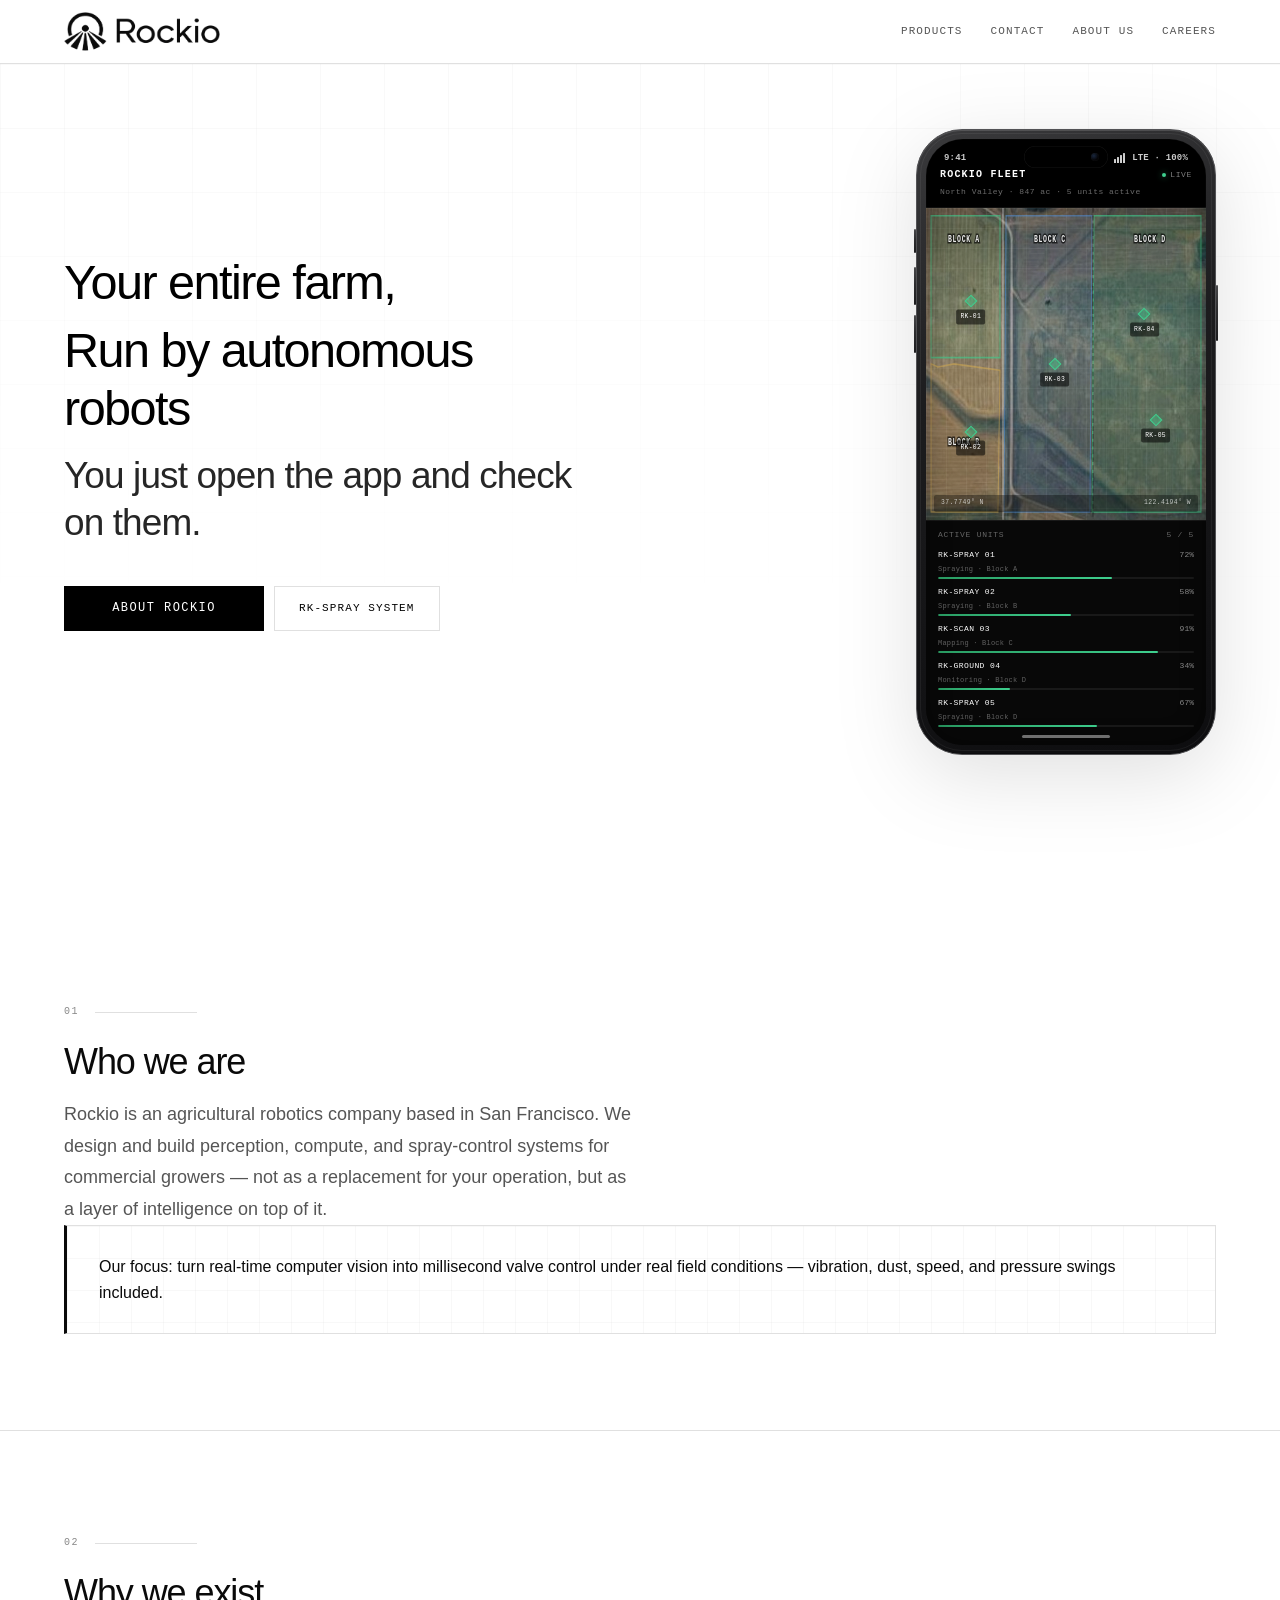
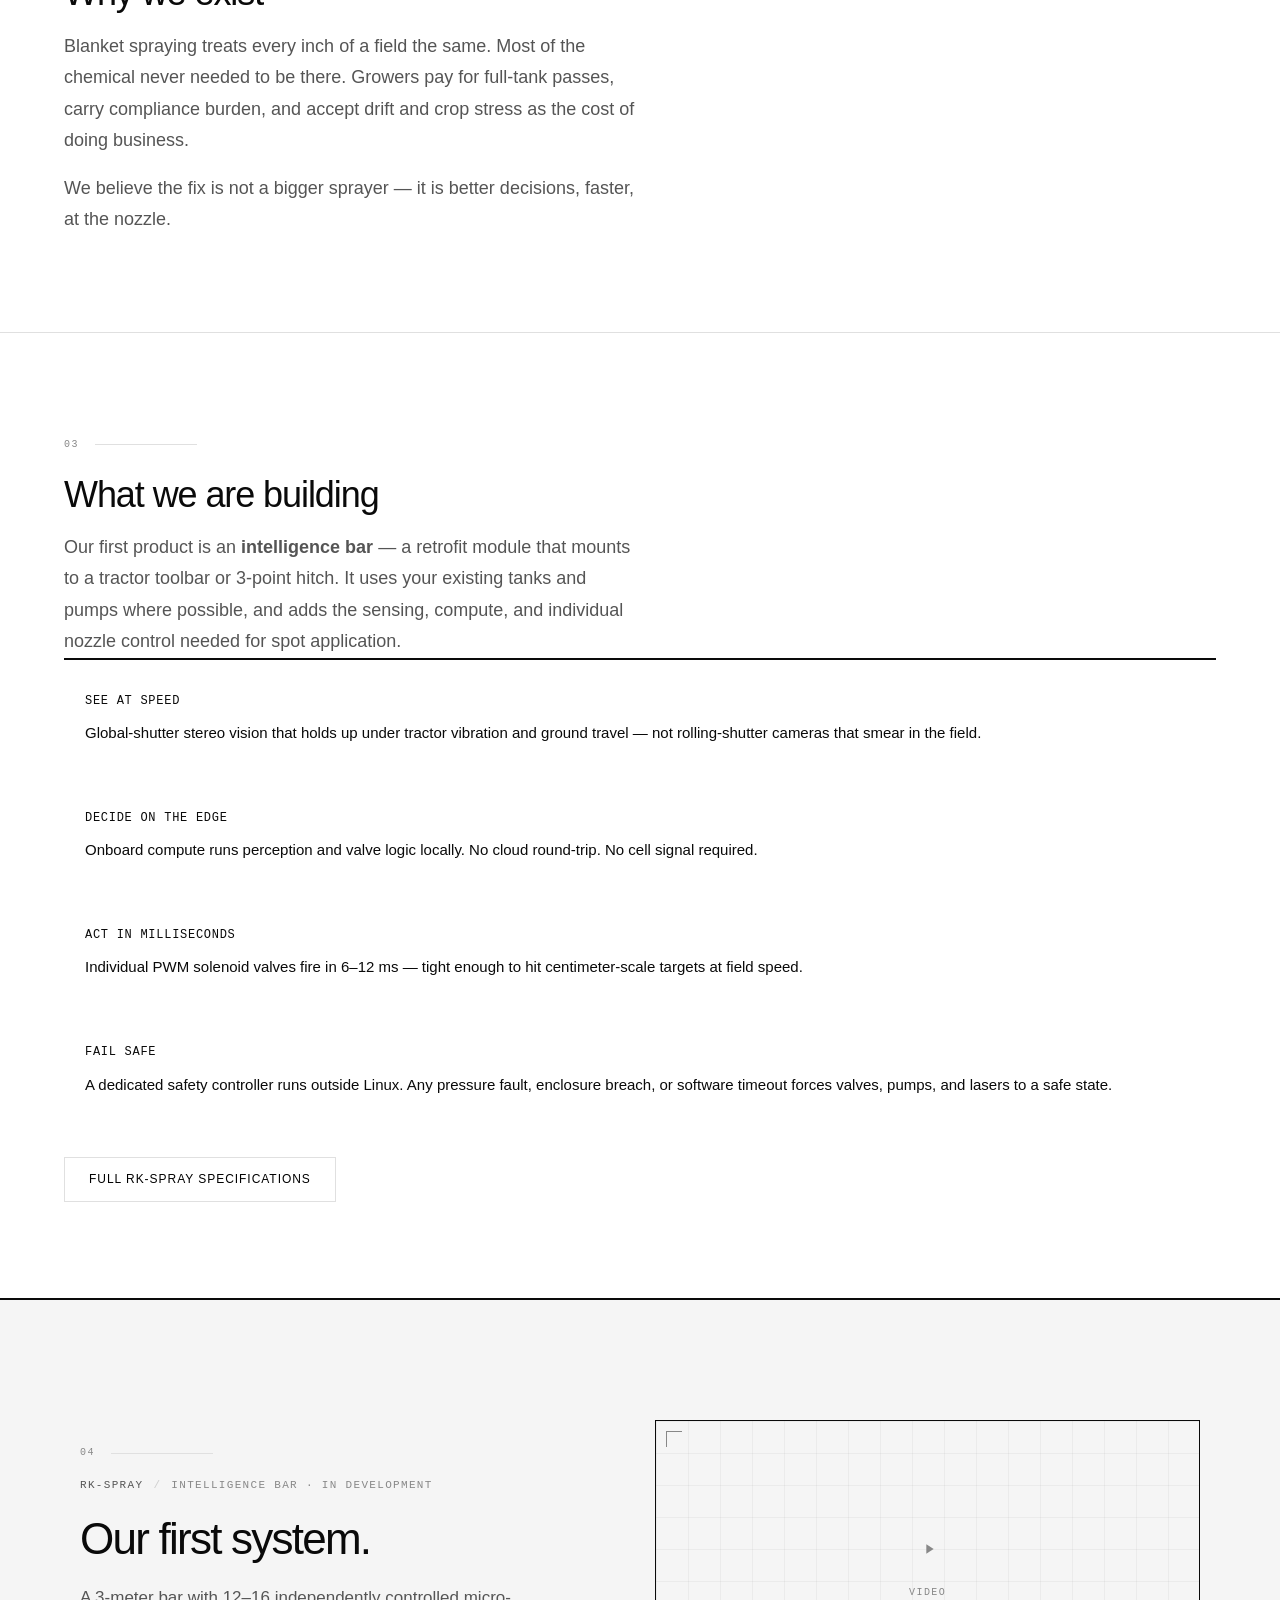
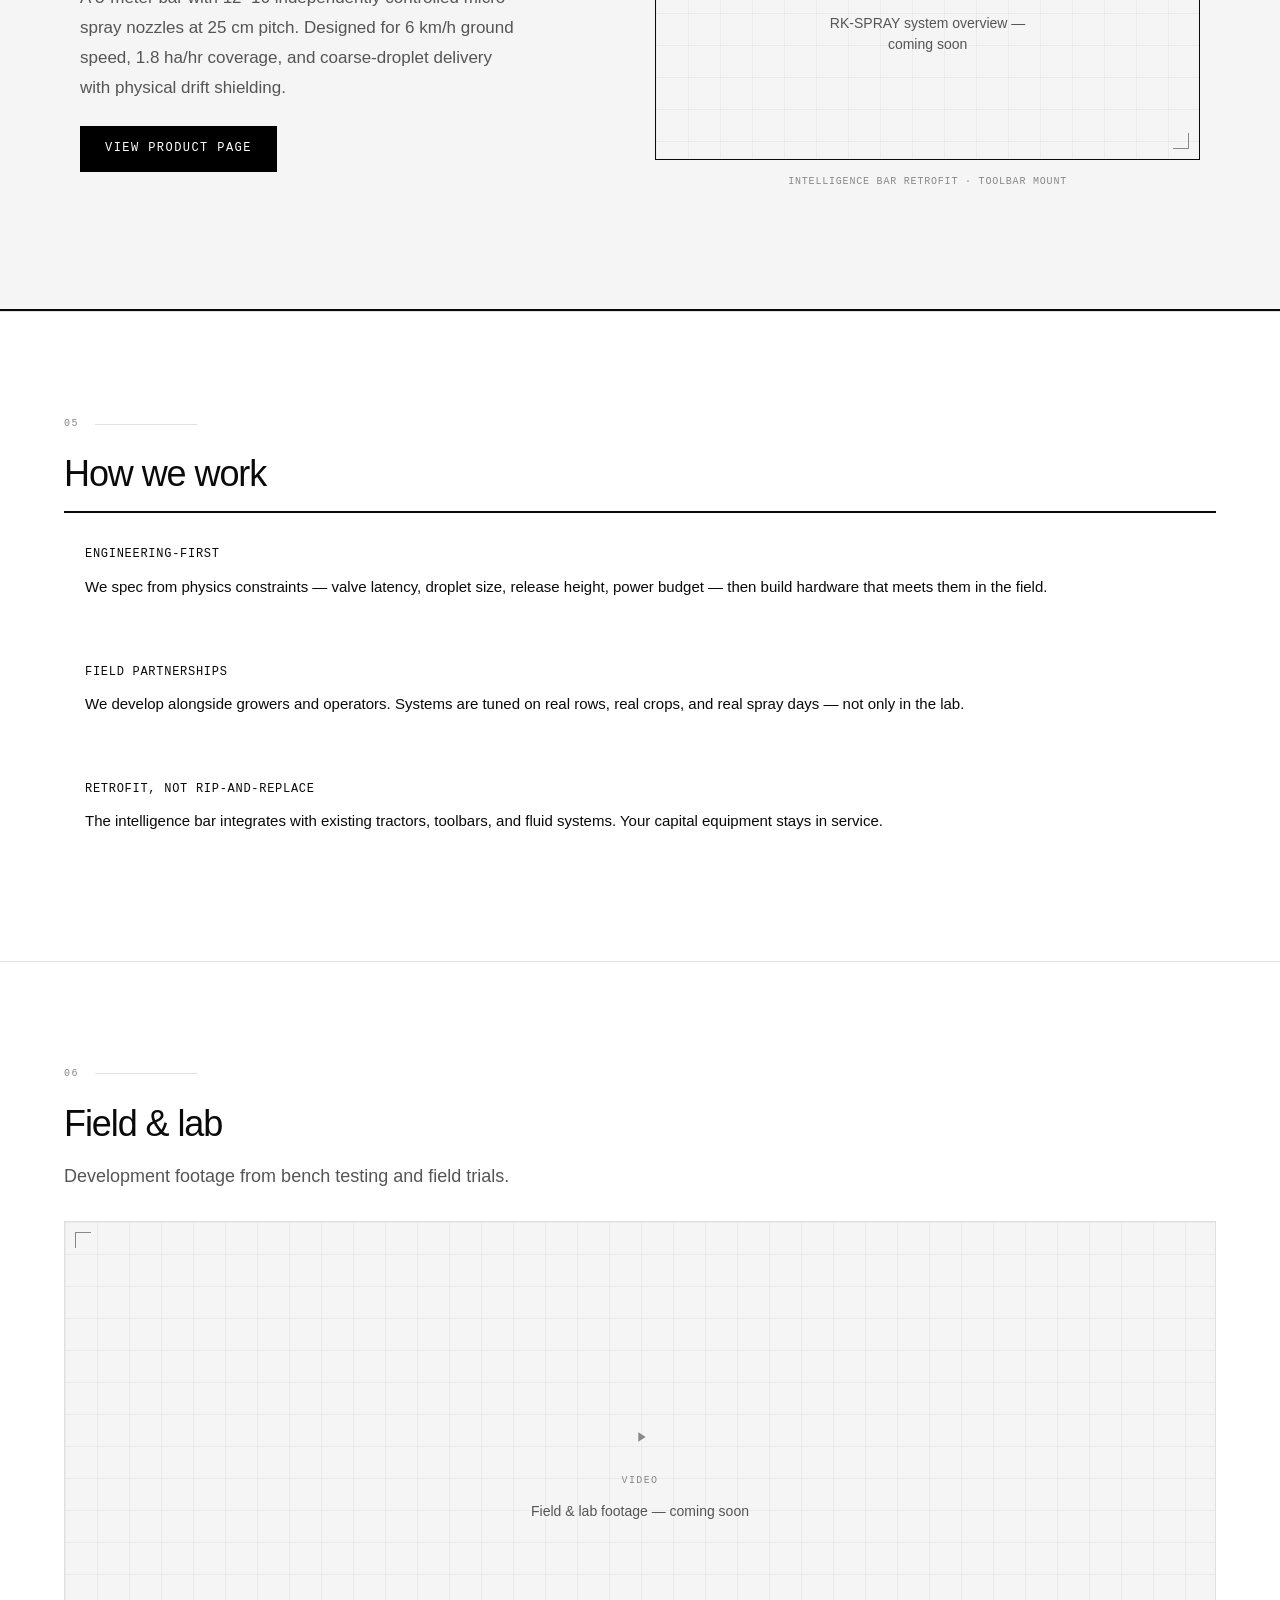
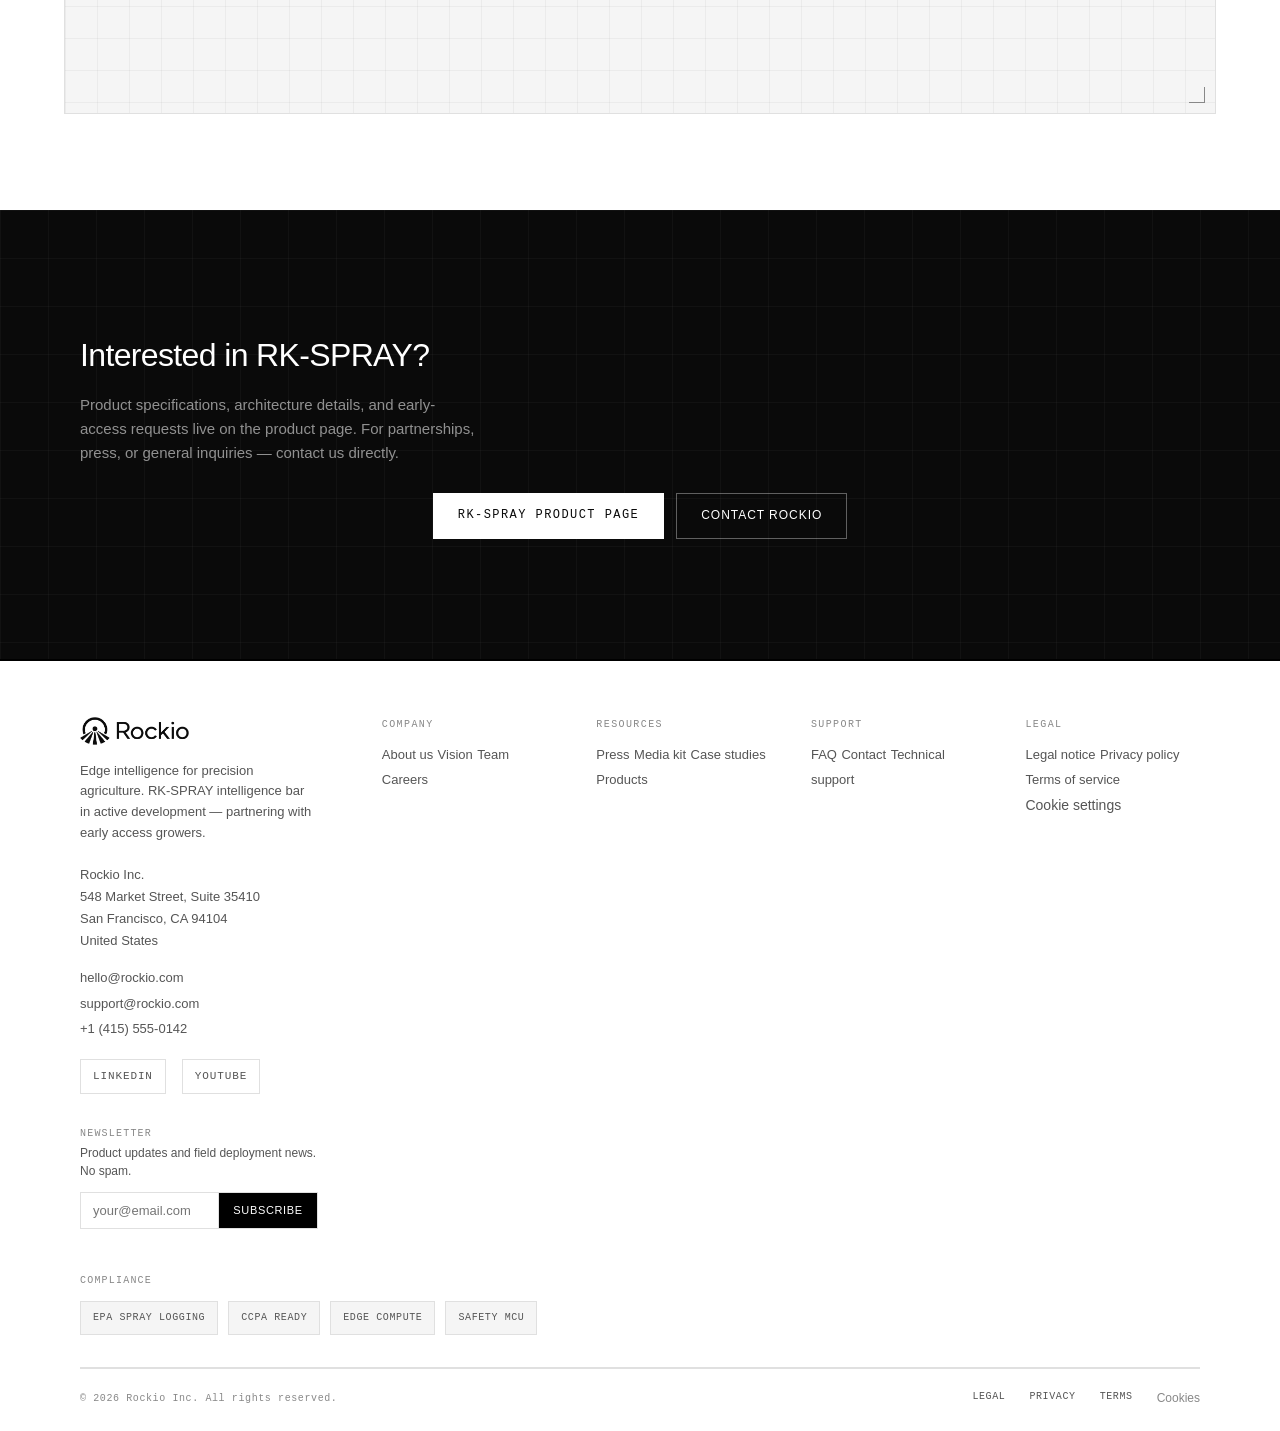
==== index.html @ cfcf518a "Polish hero layout, farm map alignment, and English copy. Desktop split layout with refined iPhone m" ====
<!DOCTYPE html>
<html lang="en">
<head>
  <meta charset="UTF-8">
  <meta name="viewport" content="width=device-width, initial-scale=1.0, viewport-fit=cover">
  <title>Rockio — Precision Agriculture Intelligence</title>
  <meta name="description" content="Rockio builds edge intelligence for precision spraying — retrofit systems that mount to your existing tractor and toolbar.">
  <link rel="stylesheet" href="styles.css">
  <link rel="stylesheet" href="video-slot.css">
  <link rel="stylesheet" href="hero-app.css">
  <link rel="stylesheet" href="authority.css">
</head>
<body data-page="home">

  <header class="site-header">
    <a href="index.html" class="logo" aria-label="Rockio">
      <img src="images/logo-header.png" alt="Rockio" class="logo-img" width="187" height="48">
    </a>
    <nav class="site-nav" aria-label="Primary">
      <div class="site-nav-links">
        <a href="products.html">Products</a>
        <a href="contact.html">Contact</a>
        <a href="about.html">About us</a>
        <a href="careers.html">Careers</a>
      </div>
    </nav>
    <button class="menu-toggle" aria-label="Open menu" aria-expanded="false">
      <span></span>
      <span></span>
    </button>
  </header>

  <div class="mobile-menu" aria-hidden="true">
    <nav aria-label="Mobile">
      <a href="products.html">Products</a>
      <a href="contact.html">Contact</a>
      <a href="about.html">About us</a>
      <a href="careers.html">Careers</a>
    </nav>
  </div>

  <main>

    <section class="hero">
      <div class="hero-inner">
        <div class="hero-content">
          <h1 class="hero-title">
            <span class="hero-title-line">Your entire farm,</span>
            <span class="hero-title-line">Run by autonomous robots</span>
            <span class="hero-title-line hero-title-line--soft">You just open the app and check on them.</span>
          </h1>
          <div class="hero-actions">
            <a href="about.html" class="cta">About Rockio</a>
            <a href="rk-spray.html" class="cta-secondary">RK-SPRAY system</a>
          </div>
        </div>
        <figure class="hero-visual hero-app-wrap" aria-label="Rockio fleet command app preview">
          <div class="iphone">
            <span class="iphone-side-btn iphone-side-btn--silent" aria-hidden="true"></span>
            <span class="iphone-side-btn iphone-side-btn--vol-up" aria-hidden="true"></span>
            <span class="iphone-side-btn iphone-side-btn--vol-down" aria-hidden="true"></span>
            <span class="iphone-side-btn iphone-side-btn--power" aria-hidden="true"></span>
            <div class="iphone-frame">
              <div class="iphone-island" aria-hidden="true">
                <span class="iphone-island-cam"></span>
              </div>
              <div class="iphone-screen">
                <div class="app-ui">
                  <div class="app-status" aria-hidden="true">
                    <span>9:41</span>
                    <span class="app-status-icons">
                      <svg width="14" height="10" viewBox="0 0 14 10" fill="currentColor" aria-hidden="true"><rect x="0" y="6" width="2" height="4" rx="0.5"/><rect x="3" y="4" width="2" height="6" rx="0.5"/><rect x="6" y="2" width="2" height="8" rx="0.5"/><rect x="9" y="0" width="2" height="10" rx="0.5"/></svg>
                      LTE · 100%
                    </span>
                  </div>
                  <header class="app-header">
                    <div class="app-header-top">
                      <span class="app-title">Rockio Fleet</span>
                      <span class="app-live"><span class="app-live-dot" aria-hidden="true"></span>Live</span>
                    </div>
                    <p class="app-subtitle">North Valley · 847 ac · 5 units active</p>
                  </header>
                  <div class="app-map">
                    <img class="app-map-photo" src="images/farm-aerial.jpg" alt="" width="800" height="600" loading="eager">
                    <div class="app-map-tint" aria-hidden="true"></div>
                    <div class="app-map-grid" aria-hidden="true"></div>
                    <svg class="app-map-blocks" viewBox="0 0 280 200" preserveAspectRatio="none" aria-hidden="true">
                      <!-- Block A — upper left harvested field -->
                      <polygon class="app-map-field" points="5,5 74,5 74,96 5,96"/>
                      <!-- Block B — lower left field (curved top edge) -->
                      <polygon class="app-map-field app-map-field--b" points="5,100 5,195 72,195 74,104 28,100 12,102 5,100"/>
                      <!-- Block C — center green-brown field -->
                      <polygon class="app-map-field app-map-field--c" points="80,5 166,5 164,195 78,195"/>
                      <!-- Block D — right green field -->
                      <polygon class="app-map-field" points="168,5 275,5 275,195 166,195"/>
                      <!-- Farm road + field divider -->
                      <line class="app-map-road" x1="77" y1="0" x2="77" y2="200"/>
                      <line class="app-map-divider" x1="167" y1="0" x2="167" y2="200"/>
                      <text class="app-map-grid-label" x="22" y="22">BLOCK A</text>
                      <text class="app-map-grid-label" x="22" y="152">BLOCK B</text>
                      <text class="app-map-grid-label" x="108" y="22">BLOCK C</text>
                      <text class="app-map-grid-label" x="208" y="22">BLOCK D</text>
                    </svg>
                    <div class="app-map-robot" style="left: 16%; top: 30%;"><div class="app-map-robot-pin"></div><span class="app-map-robot-label">RK-01</span></div>
                    <div class="app-map-robot" style="left: 16%; top: 72%;"><div class="app-map-robot-pin"></div><span class="app-map-robot-label">RK-02</span></div>
                    <div class="app-map-robot" style="left: 46%; top: 50%;"><div class="app-map-robot-pin"></div><span class="app-map-robot-label">RK-03</span></div>
                    <div class="app-map-robot" style="left: 78%; top: 34%;"><div class="app-map-robot-pin"></div><span class="app-map-robot-label">RK-04</span></div>
                    <div class="app-map-robot" style="left: 82%; top: 68%;"><div class="app-map-robot-pin"></div><span class="app-map-robot-label">RK-05</span></div>
                    <div class="app-map-overlay">
                      <span>37.7749° N</span>
                      <span>122.4194° W</span>
                    </div>
                  </div>
                  <div class="app-fleet">
                    <div class="app-fleet-head">
                      <span>Active units</span>
                      <span>5 / 5</span>
                    </div>
                    <div class="app-robot-row">
                      <span class="app-robot-id">RK-SPRAY 01</span>
                      <span class="app-robot-pct">72%</span>
                      <span class="app-robot-task">Spraying · Block A</span>
                      <div class="app-robot-bar"><div class="app-robot-bar-fill" style="--bar-from: 68%; --bar-to: 76%;"></div></div>
                    </div>
                    <div class="app-robot-row">
                      <span class="app-robot-id">RK-SPRAY 02</span>
                      <span class="app-robot-pct">58%</span>
                      <span class="app-robot-task">Spraying · Block B</span>
                      <div class="app-robot-bar"><div class="app-robot-bar-fill" style="--bar-from: 52%; --bar-to: 64%;"></div></div>
                    </div>
                    <div class="app-robot-row">
                      <span class="app-robot-id">RK-SCAN 03</span>
                      <span class="app-robot-pct">91%</span>
                      <span class="app-robot-task">Mapping · Block C</span>
                      <div class="app-robot-bar"><div class="app-robot-bar-fill" style="--bar-from: 86%; --bar-to: 94%;"></div></div>
                    </div>
                    <div class="app-robot-row">
                      <span class="app-robot-id">RK-GROUND 04</span>
                      <span class="app-robot-pct">34%</span>
                      <span class="app-robot-task">Monitoring · Block D</span>
                      <div class="app-robot-bar"><div class="app-robot-bar-fill" style="--bar-from: 28%; --bar-to: 40%;"></div></div>
                    </div>
                    <div class="app-robot-row">
                      <span class="app-robot-id">RK-SPRAY 05</span>
                      <span class="app-robot-pct">67%</span>
                      <span class="app-robot-task">Spraying · Block D</span>
                      <div class="app-robot-bar"><div class="app-robot-bar-fill" style="--bar-from: 62%; --bar-to: 72%;"></div></div>
                    </div>
                  </div>
                  <div class="iphone-home-bar" aria-hidden="true"></div>
                </div>
              </div>
            </div>
          </div>
        </figure>
      </div>
    </section>

    <section class="readable-section">
      <p class="section-index">01</p>
      <h2>Who we are</h2>
      <p class="readable-lead">Rockio is an agricultural robotics company based in San Francisco. We design and build perception, compute, and spray-control systems for commercial growers — not as a replacement for your operation, but as a layer of intelligence on top of it.</p>
      <div class="plain-box">
        <p><strong>Our focus:</strong> turn real-time computer vision into millisecond valve control under real field conditions — vibration, dust, speed, and pressure swings included.</p>
      </div>
    </section>

    <section class="readable-section" style="border-top: 1px solid var(--gray-200);">
      <p class="section-index">02</p>
      <h2>Why we exist</h2>
      <p class="readable-lead">Blanket spraying treats every inch of a field the same. Most of the chemical never needed to be there. Growers pay for full-tank passes, carry compliance burden, and accept drift and crop stress as the cost of doing business.</p>
      <p class="readable-lead" style="margin-top: 16px;">We believe the fix is not a bigger sprayer — it is better decisions, faster, at the nozzle.</p>
    </section>

    <section class="readable-section" style="border-top: 1px solid var(--gray-200);">
      <p class="section-index">03</p>
      <h2>What we are building</h2>
      <p class="readable-lead">Our first product is an <strong>intelligence bar</strong> — a retrofit module that mounts to a tractor toolbar or 3-point hitch. It uses your existing tanks and pumps where possible, and adds the sensing, compute, and individual nozzle control needed for spot application.</p>
      <ul class="readable-list">
        <li>
          <h3>See at speed</h3>
          <p>Global-shutter stereo vision that holds up under tractor vibration and ground travel — not rolling-shutter cameras that smear in the field.</p>
        </li>
        <li>
          <h3>Decide on the edge</h3>
          <p>Onboard compute runs perception and valve logic locally. No cloud round-trip. No cell signal required.</p>
        </li>
        <li>
          <h3>Act in milliseconds</h3>
          <p>Individual PWM solenoid valves fire in 6–12 ms — tight enough to hit centimeter-scale targets at field speed.</p>
        </li>
        <li>
          <h3>Fail safe</h3>
          <p>A dedicated safety controller runs outside Linux. Any pressure fault, enclosure breach, or software timeout forces valves, pumps, and lasers to a safe state.</p>
        </li>
      </ul>
      <p style="margin-top: 28px;">
        <a href="rk-spray.html" class="cta-secondary">Full RK-SPRAY specifications</a>
      </p>
    </section>

    <section class="home-flagship">
      <div class="home-flagship-inner">
        <div class="home-flagship-copy">
          <p class="section-index">04</p>
          <p class="product-meta product-meta-light">
            <span class="product-id">RK-SPRAY</span>
            <span class="product-meta-divider" aria-hidden="true">/</span>
            <span class="product-status">Intelligence bar · In development</span>
          </p>
          <h2>Our first system.</h2>
          <p class="readable-lead">A 3-meter bar with 12–16 independently controlled micro-spray nozzles at 25 cm pitch. Designed for 6 km/h ground speed, 1.8 ha/hr coverage, and coarse-droplet delivery with physical drift shielding.</p>
          <a href="rk-spray.html" class="cta" style="margin-top: 24px;">View product page</a>
        </div>
        <figure class="home-flagship-visual video-slot">
          <div class="video-slot-frame">
            <video class="video-slot-player" controls playsinline preload="metadata" title="RK-SPRAY system overview">
              <!-- <source src="videos/rk-spray-overview.mp4" type="video/mp4"> -->
            </video>
            <div class="video-slot-placeholder">
              <div class="video-slot-icon" aria-hidden="true">
                <svg viewBox="0 0 24 24" fill="currentColor" aria-hidden="true"><path d="M8 5v14l11-7z"/></svg>
              </div>
              <span class="video-slot-label">Video</span>
              <p class="video-slot-title">RK-SPRAY system overview — coming soon</p>
            </div>
          </div>
          <figcaption class="video-slot-caption">Intelligence bar retrofit · Toolbar mount</figcaption>
        </figure>
      </div>
    </section>

    <section class="readable-section" style="border-top: 1px solid var(--gray-200);">
      <p class="section-index">05</p>
      <h2>How we work</h2>
      <ul class="readable-list">
        <li>
          <h3>Engineering-first</h3>
          <p>We spec from physics constraints — valve latency, droplet size, release height, power budget — then build hardware that meets them in the field.</p>
        </li>
        <li>
          <h3>Field partnerships</h3>
          <p>We develop alongside growers and operators. Systems are tuned on real rows, real crops, and real spray days — not only in the lab.</p>
        </li>
        <li>
          <h3>Retrofit, not rip-and-replace</h3>
          <p>The intelligence bar integrates with existing tractors, toolbars, and fluid systems. Your capital equipment stays in service.</p>
        </li>
      </ul>
    </section>

    <section class="readable-section video-slot video-slot-wide" style="border-top: 1px solid var(--gray-200); padding-bottom: clamp(48px, 10vw, 96px);">
      <p class="section-index">06</p>
      <h2>Field &amp; lab</h2>
      <p class="readable-lead" style="margin-bottom: 28px;">Development footage from bench testing and field trials.</p>
      <div class="video-slot-frame">
        <video class="video-slot-player" controls playsinline preload="metadata" title="Rockio field and lab footage">
          <!-- <source src="videos/field-lab.mp4" type="video/mp4"> -->
        </video>
        <div class="video-slot-placeholder">
          <div class="video-slot-icon" aria-hidden="true">
            <svg viewBox="0 0 24 24" fill="currentColor" aria-hidden="true"><path d="M8 5v14l11-7z"/></svg>
          </div>
          <span class="video-slot-label">Video</span>
          <p class="video-slot-title">Field &amp; lab footage — coming soon</p>
        </div>
      </div>
    </section>

    <section class="page-cta">
      <div class="page-cta-inner">
        <h2>Interested in RK-SPRAY?</h2>
        <p>Product specifications, architecture details, and early-access requests live on the product page. For partnerships, press, or general inquiries — contact us directly.</p>
        <div style="display: flex; flex-wrap: wrap; gap: 12px; justify-content: center; margin-top: 8px;">
          <a href="rk-spray.html" class="cta cta-light">RK-SPRAY product page</a>
          <a href="contact.html" class="cta-secondary cta-secondary-light">Contact Rockio</a>
        </div>
      </div>
    </section>

  </main>

  <footer class="site-footer"></footer>

  <script src="partials.js"></script>
  <script src="script.js"></script>
</body>
</html>
---- styles.css ----
*, *::before, *::after {
  box-sizing: border-box;
  margin: 0;
  padding: 0;
}

:root {
  --black: #000000;
  --white: #ffffff;
  --gray-100: #f5f5f5;
  --gray-200: #e0e0e0;
  --gray-400: #888888;
  --gray-600: #555555;
  --border-dark: #333333;
  --font-sans: "Helvetica Neue", Helvetica, Arial, sans-serif;
  --font-mono: "SF Mono", "Fira Code", "Fira Mono", "Roboto Mono", monospace;
  --max-width: 1120px;
  --header-height: 64px;
  --header-height-mobile: 56px;
  --logo-height: 40px;
  --logo-height-mobile: 32px;
  --section-pad: clamp(64px, 12vw, 120px);
  --section-pad-mobile: clamp(48px, 10vw, 80px);
  --side-pad: clamp(20px, 5vw, 64px);
}

html {
  font-size: 16px;
  scroll-behavior: smooth;
  -webkit-font-smoothing: antialiased;
  -moz-osx-font-smoothing: grayscale;
}

body {
  font-family: var(--font-sans);
  background: var(--white);
  color: var(--black);
  line-height: 1.6;
  overflow-x: hidden;
}

body.menu-open {
  overflow: hidden;
}

a {
  color: inherit;
  text-decoration: none;
}

/* Header */

.site-header {
  position: fixed;
  top: 0;
  left: 0;
  right: 0;
  z-index: 200;
  height: calc(var(--header-height) + env(safe-area-inset-top, 0));
  padding: env(safe-area-inset-top, 0) var(--side-pad) 0;
  display: flex;
  align-items: center;
  justify-content: space-between;
  gap: 16px;
  background: var(--white);
  border-bottom: 1px solid var(--gray-200);
  transition: transform 0.3s ease, border-color 0.3s ease, background 0.3s ease;
}

.logo {
  display: inline-flex;
  align-items: center;
  flex-shrink: 0;
  min-width: 0;
  max-width: min(52vw, 200px);
  height: var(--header-height);
  z-index: 201;
}

.logo-img {
  display: block;
  height: var(--logo-height);
  width: auto;
  max-width: 100%;
  object-fit: contain;
  object-position: left center;
}

.site-nav {
  display: flex;
  align-items: center;
  flex-shrink: 0;
  gap: clamp(20px, 3vw, 40px);
}

.site-nav-links {
  display: flex;
  align-items: center;
  gap: clamp(16px, 2.5vw, 28px);
}

.site-nav a {
  font-size: 0.75rem;
  letter-spacing: 0.04em;
  color: var(--gray-600);
  transition: color 0.2s ease;
}

.site-nav-links a:hover {
  color: var(--black);
}

.site-nav-links a[aria-current="page"] {
  color: var(--black);
  font-weight: 500;
}

.mobile-menu a[aria-current="page"] {
  font-weight: 500;
}

.menu-toggle {
  display: none;
  flex-direction: column;
  justify-content: center;
  gap: 6px;
  width: 44px;
  height: 44px;
  padding: 10px;
  border: none;
  background: none;
  cursor: pointer;
  z-index: 201;
}

.menu-toggle span {
  display: block;
  width: 20px;
  height: 1px;
  background: var(--black);
  transition: transform 0.3s ease, opacity 0.3s ease;
}

.menu-toggle[aria-expanded="true"] span:first-child {
  transform: translateY(3.5px) rotate(45deg);
}

.menu-toggle[aria-expanded="true"] span:last-child {
  transform: translateY(-3.5px) rotate(-45deg);
}

.mobile-menu {
  position: fixed;
  top: calc(var(--header-height) + env(safe-area-inset-top, 0));
  left: 0;
  right: 0;
  bottom: 0;
  z-index: 150;
  background: var(--white);
  display: flex;
  align-items: flex-start;
  justify-content: center;
  padding: clamp(32px, 8vh, 64px) var(--side-pad) env(safe-area-inset-bottom, 0);
  opacity: 0;
  visibility: hidden;
  transition: opacity 0.3s ease, visibility 0.3s ease;
  overflow-y: auto;
  -webkit-overflow-scrolling: touch;
}

.mobile-menu.open {
  opacity: 1;
  visibility: visible;
}

.mobile-menu nav {
  display: flex;
  flex-direction: column;
  gap: 0;
  width: 100%;
  max-width: 320px;
  border-top: 2px solid var(--black);
}

.mobile-menu a {
  font-family: var(--font-mono);
  font-size: 0.8125rem;
  font-weight: 500;
  letter-spacing: 0.12em;
  text-transform: uppercase;
  color: var(--black);
  min-height: 52px;
  display: flex;
  align-items: center;
  padding: 0 4px;
  border-bottom: 1px solid var(--gray-200);
}

/* Page layout */

.page {
  padding-top: calc(var(--header-height) + env(safe-area-inset-top, 0));
}

.page-hero {
  max-width: var(--max-width);
  margin: 0 auto;
  padding: clamp(48px, 8vw, 88px) var(--side-pad) clamp(40px, 6vw, 64px);
  border-bottom: 1px solid var(--gray-200);
}

.page-hero-compact {
  padding-bottom: clamp(32px, 5vw, 48px);
}

.page-label {
  font-family: var(--font-mono);
  font-size: 0.6875rem;
  letter-spacing: 0.16em;
  text-transform: uppercase;
  color: var(--gray-400);
  margin-bottom: 20px;
}

.page-hero h1 {
  font-size: clamp(2rem, 6vw, 3.5rem);
  font-weight: 400;
  letter-spacing: -0.03em;
  line-height: 1.08;
  margin-bottom: 20px;
  max-width: 720px;
}

.page-lead {
  font-size: clamp(0.9375rem, 2vw, 1.0625rem);
  color: var(--gray-600);
  line-height: 1.7;
  max-width: 520px;
}

.page-cta {
  padding: var(--section-pad) var(--side-pad);
  border-top: 1px solid var(--gray-200);
}

.page-cta-inner {
  max-width: var(--max-width);
  margin: 0 auto;
}

.page-cta h2 {
  font-size: clamp(1.5rem, 4vw, 2rem);
  font-weight: 400;
  letter-spacing: -0.02em;
  margin-bottom: 12px;
}

.page-cta p {
  font-size: 0.9375rem;
  color: var(--gray-600);
  margin-bottom: 28px;
  max-width: 400px;
}

.contact-page {
  padding-top: var(--section-pad);
}

.contact-hours {
  font-size: 0.8125rem;
  color: var(--gray-400);
  margin-top: 16px;
}

/* Home links */

.home-links {
  padding: var(--section-pad) var(--side-pad);
  border-top: 1px solid var(--gray-200);
}

.home-links-grid {
  max-width: var(--max-width);
  margin: 0 auto;
  display: grid;
  grid-template-columns: repeat(2, 1fr);
  border-top: 1px solid var(--gray-200);
  border-left: 1px solid var(--gray-200);
}

.home-link-card {
  display: block;
  padding: clamp(28px, 4vw, 40px);
  border-right: 1px solid var(--gray-200);
  border-bottom: 1px solid var(--gray-200);
  transition: background 0.2s ease;
}

.home-link-card:hover {
  background: var(--gray-100);
}

.home-link-label {
  font-family: var(--font-mono);
  font-size: 0.6875rem;
  color: var(--gray-400);
  letter-spacing: 0.08em;
  margin-bottom: 16px;
}

.home-link-card h3 {
  font-size: 1.125rem;
  font-weight: 500;
  margin-bottom: 8px;
  letter-spacing: -0.01em;
}

.home-link-card p {
  font-size: 0.875rem;
  color: var(--gray-600);
  line-height: 1.6;
}

/* Role links */

.role-link {
  display: flex;
  justify-content: space-between;
  align-items: baseline;
  gap: 16px;
  width: 100%;
  flex-wrap: wrap;
  transition: opacity 0.2s ease;
}

.role-link:hover {
  opacity: 0.6;
}

.roles-list li {
  padding: 0;
}

.roles-list .role-link {
  padding: 20px 0;
  border-top: 1px solid var(--gray-200);
}

.roles-list li:last-child .role-link {
  border-bottom: 1px solid var(--gray-200);
}

/* Hero */

.hero {
  min-height: 100svh;
  display: flex;
  align-items: center;
  padding: calc(var(--header-height) + 40px + env(safe-area-inset-top, 0)) 0 var(--section-pad);
  background: #fff;
}

.hero-inner {
  width: 100%;
  max-width: calc(var(--max-width) + 200px);
  margin: 0 auto;
  padding: 0 var(--side-pad);
  display: grid;
  grid-template-columns: minmax(300px, 1.05fr) minmax(260px, 0.95fr);
  gap: clamp(40px, 6vw, 72px);
  align-items: center;
}

.hero-content {
  position: relative;
  z-index: 2;
  width: 100%;
  max-width: 32rem;
  text-align: left;
}

.hero-app-wrap {
  width: 100%;
  display: flex;
  justify-content: center;
}

.hero-video {
  position: relative;
  width: 100%;
  aspect-ratio: 16 / 10;
  border: 1px solid var(--gray-200);
  background: var(--gray-100);
  overflow: hidden;
}

.hero-visual {
  position: relative;
  width: 100%;
  margin: 0;
}

.hero-visual .product-anim-stage {
  height: 100%;
}

.hero-visual .product-anim-stage img {
  width: 100%;
  height: 100%;
  object-fit: contain;
}

.hero-video-player {
  position: absolute;
  inset: 0;
  width: 100%;
  height: 100%;
  object-fit: cover;
  display: block;
  z-index: 2;
}

.hero-video-player:not([src]):not(:has(source[src])) {
  opacity: 0;
  pointer-events: none;
}

.hero-video.has-video {
  background: var(--black);
}

.hero-video.has-video .hero-video-placeholder {
  opacity: 0;
  visibility: hidden;
}

.hero-video.has-video .hero-video-player {
  opacity: 1;
}

.hero-video-placeholder {
  position: absolute;
  inset: 0;
  display: flex;
  align-items: center;
  justify-content: center;
  z-index: 1;
  transition: opacity 0.3s ease, visibility 0.3s ease;
}

.hero-video-placeholder-label {
  font-family: var(--font-mono);
  font-size: 0.625rem;
  letter-spacing: 0.14em;
  text-transform: uppercase;
  color: var(--gray-400);
}

.hero-label {
  font-family: var(--font-mono);
  font-size: 0.6875rem;
  letter-spacing: 0.16em;
  text-transform: uppercase;
  color: var(--gray-400);
  margin-bottom: 24px;
  opacity: 0;
  transform: translateY(12px);
  animation: fadeUp 0.8s ease 0.1s forwards;
}

.hero-title {
  font-family: var(--font-sans);
  font-size: clamp(2.125rem, 3.8vw, 3.375rem);
  font-weight: 500;
  line-height: 1.2;
  letter-spacing: -0.032em;
  margin-bottom: 0;
  margin-top: 0;
  color: #000;
  opacity: 0;
  transform: translateY(16px);
  animation: fadeUp 0.9s ease 0.25s forwards;
}

.hero-title-line {
  display: block;
  margin-top: 0.2em;
}

.hero-title-line:first-child {
  margin-top: 0;
}

.hero-title-line--soft {
  font-weight: 400;
  font-size: 0.76em;
  color: #262626;
  margin-top: 0.38em;
  letter-spacing: -0.024em;
  line-height: 1.28;
}

.hero-lead {
  font-size: clamp(0.9375rem, 2.5vw, 1.125rem);
  color: var(--gray-600);
  max-width: 520px;
  margin: 0 auto 28px;
  line-height: 1.65;
  opacity: 0;
  transform: translateY(12px);
  animation: fadeUp 0.8s ease 0.45s forwards;
}

.hero-actions {
  display: flex;
  flex-wrap: wrap;
  gap: 10px;
  justify-content: flex-start;
  margin-top: clamp(28px, 4vw, 40px);
  opacity: 0;
  animation: fadeUp 0.8s ease 0.6s forwards;
}

.cta {
  display: inline-flex;
  align-items: center;
  justify-content: center;
  min-height: 44px;
  font-size: 0.75rem;
  letter-spacing: 0.08em;
  text-transform: uppercase;
  padding: 12px 24px;
  border: 1px solid var(--black);
  background: var(--black);
  color: var(--white);
  transition: background 0.2s ease, color 0.2s ease;
}

.cta:hover {
  background: var(--white);
  color: var(--black);
}

.cta-secondary {
  display: inline-flex;
  align-items: center;
  justify-content: center;
  min-height: 44px;
  font-size: 0.75rem;
  letter-spacing: 0.08em;
  text-transform: uppercase;
  padding: 12px 24px;
  border: 1px solid var(--gray-200);
  background: var(--white);
  color: var(--black);
  transition: border-color 0.2s ease;
}

.cta-secondary:hover {
  border-color: var(--black);
}

@keyframes fadeUp {
  to {
    opacity: 1;
    transform: translateY(0);
  }
}

/* Ticker */

.ticker {
  border-top: 1px solid var(--gray-200);
  border-bottom: 1px solid var(--gray-200);
  overflow: hidden;
  padding: 14px 0;
}

.ticker-track {
  display: flex;
  align-items: center;
  gap: 24px;
  width: max-content;
  animation: ticker 30s linear infinite;
}

.ticker-track span {
  font-family: var(--font-mono);
  font-size: 0.6875rem;
  letter-spacing: 0.12em;
  text-transform: uppercase;
  color: var(--gray-400);
  white-space: nowrap;
}

.ticker-dot {
  color: var(--gray-200);
}

@keyframes ticker {
  from { transform: translateX(0); }
  to { transform: translateX(-50%); }
}

/* Shared section patterns */

.section-index {
  font-family: var(--font-mono);
  font-size: 0.6875rem;
  color: var(--gray-400);
  letter-spacing: 0.08em;
  padding-top: 4px;
}

/* Statement */

.statement {
  padding: var(--section-pad) var(--side-pad);
  max-width: var(--max-width);
  margin: 0 auto;
}

.statement-grid {
  display: grid;
  grid-template-columns: 64px 1fr;
  gap: 24px;
}

.statement-content h2 {
  font-size: clamp(1.5rem, 4vw, 2.5rem);
  font-weight: 400;
  letter-spacing: -0.02em;
  margin-bottom: 24px;
  line-height: 1.2;
}

.statement-content p {
  font-size: clamp(0.9375rem, 2vw, 1rem);
  color: var(--gray-600);
  max-width: 560px;
  margin-bottom: 16px;
  line-height: 1.75;
}

.statement-content p:last-child {
  margin-bottom: 0;
}

/* Doctrine */

.doctrine {
  padding: var(--section-pad) var(--side-pad);
  border-top: 1px solid var(--gray-200);
  border-bottom: 1px solid var(--gray-200);
}

.doctrine-inner {
  max-width: var(--max-width);
  margin: 0 auto;
  padding-left: clamp(20px, 4vw, 40px);
  border-left: 2px solid var(--black);
}

.doctrine-label {
  font-family: var(--font-mono);
  font-size: 0.6875rem;
  letter-spacing: 0.16em;
  text-transform: uppercase;
  color: var(--gray-400);
  margin-bottom: 24px;
}

.doctrine-text {
  font-size: clamp(1.25rem, 4vw, 2rem);
  font-weight: 400;
  letter-spacing: -0.02em;
  line-height: 1.4;
  max-width: 720px;
  color: var(--black);
}

/* Capabilities / Platform */

.capabilities {
  padding: var(--section-pad) var(--side-pad);
}

.capabilities-header {
  max-width: var(--max-width);
  margin: 0 auto 48px;
  display: grid;
  grid-template-columns: 64px 1fr;
  gap: 24px;
  align-items: end;
}

.capabilities-header h2 {
  font-size: clamp(1.5rem, 4vw, 2.5rem);
  font-weight: 400;
  letter-spacing: -0.02em;
}

.capability-list {
  list-style: none;
  max-width: var(--max-width);
  margin: 0 auto;
  border-top: 1px solid var(--gray-200);
}

.capability-list li {
  display: grid;
  grid-template-columns: 40px 1fr;
  gap: 24px;
  padding: 36px 0;
  border-bottom: 1px solid var(--gray-200);
}

.cap-num {
  font-family: var(--font-mono);
  font-size: 0.6875rem;
  color: var(--gray-400);
  padding-top: 4px;
}

.capability-list h3 {
  font-size: 1rem;
  font-weight: 500;
  letter-spacing: -0.01em;
  margin-bottom: 8px;
}

.capability-list p {
  font-size: 0.875rem;
  color: var(--gray-600);
  line-height: 1.7;
  max-width: 520px;
}

/* Architecture */

.architecture {
  padding: var(--section-pad) var(--side-pad);
  border-bottom: 1px solid var(--gray-200);
}

.architecture-header {
  max-width: var(--max-width);
  margin: 0 auto 64px;
  display: grid;
  grid-template-columns: 64px 1fr;
  gap: 24px;
}

.architecture-header h2 {
  font-size: clamp(1.5rem, 4vw, 2.5rem);
  font-weight: 400;
  letter-spacing: -0.02em;
  margin-bottom: 12px;
}

.architecture-lead {
  font-size: 0.9375rem;
  color: var(--gray-600);
  max-width: 480px;
  line-height: 1.7;
}

.arch-stack {
  max-width: var(--max-width);
  margin: 0 auto;
  display: flex;
  flex-direction: column;
  gap: 0;
}

.arch-layer {
  padding: 32px 0;
  border-top: 1px solid var(--gray-200);
  display: grid;
  grid-template-columns: 120px 1fr;
  gap: 24px;
  align-items: start;
}

.arch-layer:last-child {
  border-bottom: 1px solid var(--gray-200);
}

.arch-tag {
  font-family: var(--font-mono);
  font-size: 0.6875rem;
  letter-spacing: 0.08em;
  color: var(--gray-400);
  padding-top: 4px;
}

.arch-layer h3 {
  font-size: 1rem;
  font-weight: 500;
  margin-bottom: 6px;
  letter-spacing: -0.01em;
}

.arch-layer p {
  font-size: 0.875rem;
  color: var(--gray-600);
  line-height: 1.6;
  max-width: 480px;
}

/* Domains */

.domains {
  padding: var(--section-pad) var(--side-pad);
}

.domains-header {
  max-width: var(--max-width);
  margin: 0 auto 48px;
  display: grid;
  grid-template-columns: 64px 1fr;
  gap: 24px;
  align-items: end;
}

.domains-header h2 {
  font-size: clamp(1.5rem, 4vw, 2.5rem);
  font-weight: 400;
  letter-spacing: -0.02em;
}

.domains-grid {
  max-width: var(--max-width);
  margin: 0 auto;
  display: grid;
  grid-template-columns: repeat(2, 1fr);
  border-top: 1px solid var(--gray-200);
  border-left: 1px solid var(--gray-200);
}

.domain-card {
  padding: clamp(24px, 4vw, 40px);
  border-right: 1px solid var(--gray-200);
  border-bottom: 1px solid var(--gray-200);
}

.domain-code {
  font-family: var(--font-mono);
  font-size: 0.6875rem;
  letter-spacing: 0.12em;
  color: var(--gray-400);
  margin-bottom: 16px;
}

.domain-card h3 {
  font-size: 1rem;
  font-weight: 500;
  margin-bottom: 12px;
  letter-spacing: -0.01em;
}

.domain-card > p {
  font-size: 0.875rem;
  color: var(--gray-600);
  line-height: 1.7;
  margin-bottom: 20px;
}

.domain-tags {
  list-style: none;
  display: flex;
  flex-wrap: wrap;
  gap: 8px;
}

.domain-tags li {
  font-family: var(--font-mono);
  font-size: 0.625rem;
  letter-spacing: 0.06em;
  text-transform: uppercase;
  padding: 6px 10px;
  border: 1px solid var(--gray-200);
  color: var(--gray-600);
}

/* Programs */

.programs {
  padding: var(--section-pad) var(--side-pad);
}

.programs-header {
  max-width: var(--max-width);
  margin: 0 auto 48px;
  display: grid;
  grid-template-columns: 64px 1fr;
  gap: 24px;
  align-items: end;
}

.programs-header h2 {
  font-size: clamp(1.5rem, 4vw, 2.5rem);
  font-weight: 400;
  letter-spacing: -0.02em;
}

.programs-list {
  max-width: var(--max-width);
  margin: 0 auto;
  display: grid;
  grid-template-columns: repeat(2, 1fr);
  border-top: 1px solid var(--gray-200);
  border-left: 1px solid var(--gray-200);
}

.program-item {
  padding: clamp(24px, 4vw, 40px);
  border-right: 1px solid var(--gray-200);
  border-bottom: 1px solid var(--gray-200);
}

.program-meta {
  display: flex;
  align-items: center;
  justify-content: space-between;
  margin-bottom: 16px;
  gap: 12px;
}

.program-id {
  font-family: var(--font-mono);
  font-size: 0.6875rem;
  letter-spacing: 0.1em;
  color: var(--gray-400);
}

.program-status {
  font-family: var(--font-mono);
  font-size: 0.625rem;
  letter-spacing: 0.06em;
  text-transform: uppercase;
  color: var(--gray-600);
}

.program-item h3 {
  font-size: 1rem;
  font-weight: 500;
  margin-bottom: 8px;
}

.program-item p {
  font-size: 0.875rem;
  color: var(--gray-600);
  line-height: 1.7;
}

/* Deployment */

.deployment {
  padding: var(--section-pad) var(--side-pad);
  border-top: 1px solid var(--gray-200);
}

.deployment-grid {
  max-width: var(--max-width);
  margin: 0 auto;
  display: grid;
  grid-template-columns: 1fr 1.2fr;
  gap: clamp(40px, 8vw, 80px);
}

.deployment-intro h2 {
  font-size: clamp(1.5rem, 4vw, 2.5rem);
  font-weight: 400;
  letter-spacing: -0.02em;
  margin-bottom: 20px;
}

.deployment-intro p {
  font-size: 0.9375rem;
  color: var(--gray-600);
  line-height: 1.75;
  max-width: 400px;
}

.deployment-intro .section-index {
  margin-bottom: 16px;
}

.deployment-steps {
  list-style: none;
  border-top: 1px solid var(--gray-200);
}

.deployment-steps li {
  display: grid;
  grid-template-columns: 40px 1fr;
  gap: 20px;
  padding: 28px 0;
  border-bottom: 1px solid var(--gray-200);
}

.step-num {
  font-family: var(--font-mono);
  font-size: 0.6875rem;
  color: var(--gray-400);
  padding-top: 2px;
}

.deployment-steps h3 {
  font-size: 1rem;
  font-weight: 500;
  margin-bottom: 6px;
}

.deployment-steps p {
  font-size: 0.875rem;
  color: var(--gray-600);
  line-height: 1.7;
}

/* Security */

.security {
  padding: var(--section-pad) var(--side-pad);
  border-bottom: 1px solid var(--gray-200);
}

.security-inner {
  max-width: var(--max-width);
  margin: 0 auto;
}

.security-header {
  display: grid;
  grid-template-columns: 64px 1fr;
  gap: 24px;
  margin-bottom: 48px;
  align-items: end;
}

.security-header h2 {
  font-size: clamp(1.5rem, 4vw, 2.5rem);
  font-weight: 400;
  letter-spacing: -0.02em;
}

.security-grid {
  display: grid;
  grid-template-columns: repeat(2, 1fr);
  border-top: 1px solid var(--gray-200);
  border-left: 1px solid var(--gray-200);
}

.security-item {
  padding: clamp(24px, 4vw, 36px);
  border-right: 1px solid var(--gray-200);
  border-bottom: 1px solid var(--gray-200);
}

.security-item h3 {
  font-size: 0.9375rem;
  font-weight: 500;
  margin-bottom: 8px;
}

.security-item p {
  font-size: 0.875rem;
  color: var(--gray-600);
  line-height: 1.7;
}

/* Metrics */

.metrics {
  padding: var(--section-pad) var(--side-pad);
  border-bottom: 1px solid var(--gray-200);
}

.metrics-grid {
  max-width: var(--max-width);
  margin: 0 auto;
  display: grid;
  grid-template-columns: repeat(4, 1fr);
  gap: clamp(24px, 4vw, 48px);
}

.metric-value {
  font-size: clamp(1.75rem, 5vw, 3rem);
  font-weight: 400;
  letter-spacing: -0.03em;
  margin-bottom: 8px;
  font-variant-numeric: tabular-nums;
}

.metric-label {
  font-size: 0.75rem;
  color: var(--gray-600);
  line-height: 1.5;
}

/* Quotes */

.quotes {
  padding: var(--section-pad) var(--side-pad);
}

.quotes-grid {
  max-width: var(--max-width);
  margin: 0 auto;
  display: grid;
  grid-template-columns: repeat(2, 1fr);
  gap: clamp(32px, 6vw, 64px);
}

.quotes blockquote {
  border-left: 2px solid var(--black);
  padding-left: clamp(20px, 4vw, 40px);
}

.quotes p {
  font-size: clamp(1.0625rem, 2.5vw, 1.5rem);
  font-weight: 400;
  letter-spacing: -0.02em;
  line-height: 1.45;
  margin-bottom: 20px;
}

.quotes cite {
  font-size: 0.75rem;
  color: var(--gray-600);
  font-style: normal;
  letter-spacing: 0.02em;
}

/* Clients */

.clients {
  padding: 48px var(--side-pad);
  border-top: 1px solid var(--gray-200);
  border-bottom: 1px solid var(--gray-200);
  text-align: center;
}

.clients-label {
  font-family: var(--font-mono);
  font-size: 0.6875rem;
  letter-spacing: 0.12em;
  text-transform: uppercase;
  color: var(--gray-400);
  margin-bottom: 24px;
}

.clients-list {
  list-style: none;
  display: flex;
  flex-wrap: wrap;
  justify-content: center;
  gap: 12px 32px;
  max-width: var(--max-width);
  margin: 0 auto;
}

.clients-list li {
  font-size: 0.8125rem;
  color: var(--gray-600);
  letter-spacing: 0.02em;
}

/* Company */

.company {
  padding: var(--section-pad) var(--side-pad);
}

.company-grid {
  max-width: var(--max-width);
  margin: 0 auto;
  display: grid;
  grid-template-columns: 1fr 1fr;
  gap: clamp(40px, 8vw, 80px);
}

.company h2 {
  font-size: clamp(1.5rem, 4vw, 2.5rem);
  font-weight: 400;
  letter-spacing: -0.02em;
  margin-bottom: 20px;
}

.company-lead {
  font-size: 0.9375rem;
  color: var(--gray-600);
  line-height: 1.75;
  max-width: 440px;
}

.company-facts {
  display: grid;
  grid-template-columns: repeat(2, 1fr);
  gap: 32px;
}

.fact-label {
  font-family: var(--font-mono);
  font-size: 0.6875rem;
  letter-spacing: 0.08em;
  text-transform: uppercase;
  color: var(--gray-400);
  margin-bottom: 6px;
}

.fact-value {
  font-size: 1rem;
  font-weight: 500;
}

/* Careers */

.careers {
  padding: var(--section-pad) var(--side-pad);
  border-top: 1px solid var(--gray-200);
}

.careers-inner {
  max-width: var(--max-width);
  margin: 0 auto;
  display: grid;
  grid-template-columns: 1fr 1fr;
  gap: clamp(40px, 8vw, 80px);
  align-items: start;
}

.careers-content h2 {
  font-size: clamp(1.5rem, 4vw, 2.5rem);
  font-weight: 400;
  letter-spacing: -0.02em;
  margin-bottom: 16px;
}

.careers-content p {
  font-size: 0.9375rem;
  color: var(--gray-600);
  line-height: 1.75;
  margin-bottom: 32px;
  max-width: 400px;
}

.roles-list {
  list-style: none;
}

.roles-list li {
  display: flex;
  justify-content: space-between;
  align-items: baseline;
  gap: 16px;
  padding: 20px 0;
  border-top: 1px solid var(--gray-200);
  flex-wrap: wrap;
}

.roles-list li:last-child {
  border-bottom: 1px solid var(--gray-200);
}

.role-title {
  font-size: 0.9375rem;
  font-weight: 500;
}

.role-loc {
  font-family: var(--font-mono);
  font-size: 0.6875rem;
  color: var(--gray-400);
  letter-spacing: 0.04em;
}

/* Brief */

.brief {
  padding: var(--section-pad) var(--side-pad);
  border-bottom: 1px solid var(--gray-200);
}

.brief-header {
  max-width: var(--max-width);
  margin: 0 auto 48px;
  display: grid;
  grid-template-columns: 64px 1fr;
  gap: 24px;
  align-items: end;
}

.brief-header h2 {
  font-size: clamp(1.5rem, 4vw, 2.5rem);
  font-weight: 400;
  letter-spacing: -0.02em;
}

.brief-list {
  list-style: none;
  max-width: var(--max-width);
  margin: 0 auto;
}

.brief-list li {
  display: grid;
  grid-template-columns: 100px 1fr;
  gap: 24px;
  padding: 28px 0;
  border-top: 1px solid var(--gray-200);
  align-items: start;
}

.brief-list li:last-child {
  border-bottom: 1px solid var(--gray-200);
}

.brief-list time {
  font-family: var(--font-mono);
  font-size: 0.6875rem;
  color: var(--gray-400);
  letter-spacing: 0.04em;
  padding-top: 2px;
}

.brief-list p {
  font-size: 0.9375rem;
  color: var(--gray-600);
  line-height: 1.6;
}

/* Contact */

.contact {
  padding: var(--section-pad) var(--side-pad);
  padding-bottom: calc(var(--section-pad) + env(safe-area-inset-bottom, 0));
  background: var(--black);
  color: var(--white);
}

.contact-grid {
  max-width: var(--max-width);
  margin: 0 auto;
  display: grid;
  grid-template-columns: 1fr 1fr;
  gap: clamp(40px, 8vw, 80px);
  align-items: start;
}

.contact h2 {
  font-size: clamp(1.5rem, 4vw, 2.5rem);
  font-weight: 400;
  letter-spacing: -0.02em;
  margin-bottom: 20px;
}

.contact-lead {
  font-size: 0.9375rem;
  color: var(--gray-400);
  line-height: 1.75;
  max-width: 400px;
  margin-bottom: 32px;
}

.contact-details a {
  font-size: 0.9375rem;
  border-bottom: 1px solid var(--gray-400);
  transition: border-color 0.2s ease;
}

.contact-details a:hover {
  border-color: var(--white);
}

.contact-details p {
  font-size: 0.8125rem;
  color: var(--gray-400);
  margin-top: 8px;
}

.contact-form {
  display: flex;
  flex-direction: column;
  gap: 20px;
}

.contact-form label {
  display: flex;
  flex-direction: column;
  gap: 8px;
}

.contact-form label span {
  font-size: 0.6875rem;
  letter-spacing: 0.08em;
  text-transform: uppercase;
  color: var(--gray-400);
}

.contact-form input,
.contact-form textarea,
.contact-form select {
  font-family: var(--font-sans);
  font-size: 1rem;
  padding: 12px 0;
  border: none;
  border-bottom: 1px solid var(--border-dark);
  background: transparent;
  color: var(--white);
  outline: none;
  transition: border-color 0.2s ease;
  resize: vertical;
  border-radius: 0;
  -webkit-appearance: none;
  appearance: none;
}

.contact-form select {
  cursor: pointer;
  background-image: url("data:image/svg+xml,%3Csvg xmlns='http://www.w3.org/2000/svg' width='12' height='8' viewBox='0 0 12 8'%3E%3Cpath fill='%23888' d='M1 1l5 5 5-5'/%3E%3C/svg%3E");
  background-repeat: no-repeat;
  background-position: right 0 center;
  padding-right: 20px;
}

.contact-form select option {
  background: var(--black);
  color: var(--white);
}

.contact-form input:focus,
.contact-form textarea:focus,
.contact-form select:focus {
  border-bottom-color: var(--white);
}

.contact-form button {
  font-family: var(--font-sans);
  font-size: 0.75rem;
  letter-spacing: 0.08em;
  text-transform: uppercase;
  padding: 14px 28px;
  min-height: 44px;
  border: 1px solid var(--white);
  background: var(--white);
  color: var(--black);
  cursor: pointer;
  transition: background 0.2s ease, color 0.2s ease;
  width: 100%;
  margin-top: 8px;
}

.contact-form button:hover {
  background: transparent;
  color: var(--white);
}

.contact .section-index {
  margin-bottom: 16px;
}

/* Footer */

.site-footer {
  border-top: 2px solid var(--black);
  padding: 0 var(--side-pad);
  padding-bottom: env(safe-area-inset-bottom, 0);
  background: var(--white);
}

.footer-main {
  max-width: var(--max-width);
  margin: 0 auto;
  display: grid;
  grid-template-columns: minmax(240px, 1.5fr) repeat(4, minmax(0, 1fr));
  gap: clamp(24px, 4vw, 40px);
  padding: clamp(40px, 6vw, 56px) 0 clamp(32px, 5vw, 40px);
}

.footer-brand {
  padding-right: clamp(0px, 2vw, 24px);
}

.footer-logo-link {
  display: inline-flex;
  align-items: center;
  margin-bottom: 16px;
  max-width: 160px;
}

.footer-logo-img {
  display: block;
  height: 28px;
  width: auto;
  max-width: 100%;
  object-fit: contain;
  object-position: left center;
}

.footer-logo {
  display: inline-flex;
  align-items: center;
  gap: 10px;
  font-size: 0.75rem;
  font-weight: 500;
  letter-spacing: 0.12em;
  text-transform: uppercase;
  margin-bottom: 12px;
}

.footer-tagline {
  font-size: 0.8125rem;
  color: var(--gray-600);
  line-height: 1.6;
  max-width: 280px;
  margin-bottom: 20px;
}

.footer-address {
  font-style: normal;
  font-size: 0.8125rem;
  color: var(--gray-600);
  line-height: 1.7;
  margin-bottom: 16px;
}

.footer-contact-lines {
  display: flex;
  flex-direction: column;
  gap: 6px;
  margin-bottom: 20px;
}

.footer-contact-lines a {
  font-size: 0.8125rem;
  color: var(--gray-600);
  transition: color 0.2s ease;
  width: fit-content;
}

.footer-contact-lines a:hover {
  color: var(--black);
}

.footer-social {
  display: flex;
  gap: 16px;
  margin-bottom: 24px;
}

.footer-social a {
  font-family: var(--font-mono);
  font-size: 0.6875rem;
  letter-spacing: 0.08em;
  text-transform: uppercase;
  color: var(--gray-600);
  border: 1px solid var(--gray-200);
  padding: 8px 12px;
  transition: border-color 0.2s ease, color 0.2s ease;
}

.footer-social a:hover {
  color: var(--black);
  border-color: var(--black);
}

.footer-newsletter {
  max-width: 320px;
}

.footer-newsletter-label {
  font-family: var(--font-mono);
  font-size: 0.625rem;
  letter-spacing: 0.12em;
  text-transform: uppercase;
  color: var(--gray-400);
  margin-bottom: 6px;
}

.footer-newsletter-hint {
  font-size: 0.75rem;
  color: var(--gray-600);
  line-height: 1.5;
  margin-bottom: 12px;
}

.footer-newsletter-row {
  display: flex;
  gap: 0;
  border: 1px solid var(--gray-200);
}

.footer-newsletter-row input {
  flex: 1;
  min-width: 0;
  font-family: var(--font-sans);
  font-size: 0.8125rem;
  padding: 10px 12px;
  border: none;
  background: var(--white);
  color: var(--black);
  outline: none;
}

.footer-newsletter-row button {
  font-family: var(--font-sans);
  font-size: 0.6875rem;
  letter-spacing: 0.06em;
  text-transform: uppercase;
  padding: 10px 14px;
  border: none;
  border-left: 1px solid var(--gray-200);
  background: var(--black);
  color: var(--white);
  cursor: pointer;
  white-space: nowrap;
  transition: background 0.2s ease;
}

.footer-newsletter-row button:hover {
  background: var(--gray-600);
}

.footer-trust {
  max-width: var(--max-width);
  margin: 0 auto;
  padding: 0 0 32px;
  border-bottom: 1px solid var(--gray-200);
}

.footer-trust-label {
  font-family: var(--font-mono);
  font-size: 0.625rem;
  letter-spacing: 0.12em;
  text-transform: uppercase;
  color: var(--gray-400);
  margin-bottom: 12px;
}

.footer-trust-list {
  list-style: none;
  display: flex;
  flex-wrap: wrap;
  gap: 10px;
}

.footer-trust-list li {
  font-family: var(--font-mono);
  font-size: 0.625rem;
  letter-spacing: 0.06em;
  text-transform: uppercase;
  color: var(--gray-600);
  padding: 8px 12px;
  border: 1px solid var(--gray-200);
}

.footer-legal {
  display: flex;
  flex-wrap: wrap;
  gap: 16px 24px;
}

.footer-tagline {
  display: flex;
  flex-direction: column;
  gap: 10px;
}

.footer-col-title {
  font-family: var(--font-mono);
  font-size: 0.625rem;
  letter-spacing: 0.12em;
  text-transform: uppercase;
  color: var(--gray-400);
  margin-bottom: 4px;
}

.footer-col a {
  font-size: 0.8125rem;
  color: var(--gray-600);
  transition: color 0.2s ease;
  width: fit-content;
}

.footer-col a:hover {
  color: var(--black);
}

.footer-location {
  font-size: 0.8125rem;
  color: var(--gray-600);
}

/* Legal & FAQ pages */

.legal-content {
  max-width: 720px;
  margin: 0 auto;
  padding: var(--section-pad) var(--side-pad);
}

.legal-content h2 {
  font-size: 1.125rem;
  font-weight: 500;
  margin: 32px 0 12px;
  letter-spacing: -0.01em;
}

.legal-content h2:first-child {
  margin-top: 0;
}

.legal-content p,
.legal-content li {
  font-size: 0.9375rem;
  color: var(--gray-600);
  line-height: 1.75;
  margin-bottom: 12px;
}

.legal-content ul {
  margin: 0 0 16px 20px;
}

.legal-content a {
  border-bottom: 1px solid var(--gray-200);
  transition: border-color 0.2s ease;
}

.legal-content a:hover {
  border-color: var(--black);
}

.legal-updated {
  font-family: var(--font-mono);
  font-size: 0.6875rem;
  color: var(--gray-400);
  margin-top: 40px;
}

.cookie-settings {
  margin: 32px 0;
  border-top: 1px solid var(--gray-200);
}

.cookie-option {
  padding: 24px 0;
  border-bottom: 1px solid var(--gray-200);
}

.cookie-option-head {
  display: flex;
  align-items: center;
  justify-content: space-between;
  gap: 16px;
  margin-bottom: 8px;
}

.cookie-option h3 {
  font-size: 1rem;
  font-weight: 500;
}

.cookie-badge {
  font-family: var(--font-mono);
  font-size: 0.625rem;
  letter-spacing: 0.08em;
  text-transform: uppercase;
  color: var(--gray-400);
}

.cookie-toggle {
  position: relative;
  display: inline-flex;
  cursor: pointer;
}

.cookie-toggle input {
  position: absolute;
  opacity: 0;
  width: 0;
  height: 0;
}

.cookie-toggle-ui {
  width: 40px;
  height: 22px;
  background: var(--gray-200);
  border-radius: 11px;
  position: relative;
  transition: background 0.2s ease;
}

.cookie-toggle-ui::after {
  content: "";
  position: absolute;
  top: 3px;
  left: 3px;
  width: 16px;
  height: 16px;
  background: var(--white);
  border-radius: 50%;
  transition: transform 0.2s ease;
}

.cookie-toggle input:checked + .cookie-toggle-ui {
  background: var(--black);
}

.cookie-toggle input:checked + .cookie-toggle-ui::after {
  transform: translateX(18px);
}

.cookie-actions {
  display: flex;
  flex-wrap: wrap;
  gap: 12px;
  margin: 24px 0 16px;
}

.cookie-status {
  font-size: 0.8125rem;
  color: var(--gray-600);
  min-height: 1.25rem;
}

.footer-link-btn,
.inline-link-btn {
  background: none;
  border: none;
  padding: 0;
  font: inherit;
  color: inherit;
  cursor: pointer;
  text-align: left;
}

.footer-col .footer-link-btn {
  font-size: 0.875rem;
  color: var(--gray-600);
  transition: color 0.15s ease;
}

.footer-col .footer-link-btn:hover {
  color: var(--black);
}

.footer-legal .footer-link-btn {
  font-size: 0.75rem;
  color: var(--gray-400);
}

.footer-legal .footer-link-btn:hover {
  color: var(--black);
}

.inline-link-btn {
  color: var(--black);
  text-decoration: underline;
  text-underline-offset: 2px;
}

.inline-link-btn:hover {
  color: var(--gray-600);
}

.cookie-panel {
  position: fixed;
  inset: 0;
  z-index: 200;
  pointer-events: none;
  visibility: hidden;
}

.cookie-panel.open {
  pointer-events: auto;
  visibility: visible;
}

.cookie-panel-backdrop {
  position: absolute;
  inset: 0;
  background: rgba(0, 0, 0, 0.35);
  opacity: 0;
  transition: opacity 0.25s ease;
}

.cookie-panel.open .cookie-panel-backdrop {
  opacity: 1;
}

.cookie-panel-sheet {
  position: absolute;
  left: 0;
  right: 0;
  bottom: 0;
  max-height: 85svh;
  overflow-y: auto;
  background: var(--white);
  border-top: 1px solid var(--gray-200);
  padding: 24px var(--side-pad) calc(24px + env(safe-area-inset-bottom));
  transform: translateY(100%);
  transition: transform 0.3s ease;
}

.cookie-panel.open .cookie-panel-sheet {
  transform: translateY(0);
}

.cookie-panel-head {
  display: flex;
  align-items: flex-start;
  justify-content: space-between;
  gap: 16px;
  margin-bottom: 8px;
}

.cookie-panel-head h2 {
  font-size: 1.25rem;
  font-weight: 500;
}

.cookie-panel-close {
  background: none;
  border: none;
  font-size: 1.5rem;
  line-height: 1;
  color: var(--gray-400);
  cursor: pointer;
  padding: 0 4px;
}

.cookie-panel-close:hover {
  color: var(--black);
}

.cookie-panel-lead {
  font-size: 0.875rem;
  color: var(--gray-600);
  margin-bottom: 8px;
}

.cookie-panel-actions {
  display: flex;
  flex-wrap: wrap;
  gap: 12px;
  margin: 24px 0 16px;
}

.cookie-panel-note {
  font-size: 0.8125rem;
  color: var(--gray-600);
}

body.cookie-panel-open {
  overflow: hidden;
}

.faq-list {
  max-width: var(--max-width);
  margin: 0 auto;
  padding: var(--section-pad) var(--side-pad);
}

.faq-item {
  border-top: 1px solid var(--gray-200);
  padding: 20px 0;
}

.faq-item:last-child {
  border-bottom: 1px solid var(--gray-200);
}

.faq-item summary {
  font-size: 1rem;
  font-weight: 500;
  cursor: pointer;
  list-style: none;
  display: flex;
  align-items: center;
  justify-content: space-between;
  gap: 16px;
}

.faq-item summary::-webkit-details-marker {
  display: none;
}

.faq-item summary::after {
  content: "+";
  font-family: var(--font-mono);
  font-size: 1rem;
  color: var(--gray-400);
  flex-shrink: 0;
}

.faq-item[open] summary::after {
  content: "−";
}

.faq-item p {
  font-size: 0.9375rem;
  color: var(--gray-600);
  line-height: 1.7;
  margin-top: 12px;
  max-width: 640px;
}

.faq-item a {
  border-bottom: 1px solid var(--gray-200);
}

.footer-bottom {
  max-width: var(--max-width);
  margin: 0 auto;
  display: flex;
  align-items: center;
  justify-content: space-between;
  gap: 16px;
  padding: clamp(16px, 3vw, 20px) 0 clamp(20px, 4vw, 28px);
  border-top: 1px solid var(--gray-200);
}

.footer-copy {
  font-family: var(--font-mono);
  font-size: 0.625rem;
  letter-spacing: 0.06em;
  color: var(--gray-400);
}

.footer-legal a {
  font-family: var(--font-mono);
  font-size: 0.625rem;
  letter-spacing: 0.06em;
  text-transform: uppercase;
  color: var(--gray-600);
  transition: color 0.2s ease;
}

.footer-legal a:hover {
  color: var(--black);
}

/* Scroll reveal */

.reveal {
  opacity: 0;
  transform: translateY(20px);
  transition: opacity 0.6s ease, transform 0.6s ease;
}

.reveal.visible {
  opacity: 1;
  transform: translateY(0);
}

/* Product page — RK-SPRAY */

.site-header-dark {
  background: rgba(10, 10, 10, 0.97);
  border-bottom-color: var(--border-dark);
}

.site-header-dark.site-header-scrolled {
  background: rgba(255, 255, 255, 0.97);
  border-bottom-color: var(--gray-200);
}

.site-header-dark .site-nav a {
  color: rgba(255, 255, 255, 0.55);
}

.site-header-dark .site-nav-links a:hover,
.site-header-dark .site-nav-links a[aria-current="page"] {
  color: var(--white);
}

.site-header-dark .menu-toggle span {
  background: var(--white);
}

.site-header-dark .logo-img {
  filter: brightness(0) invert(1);
}

.site-header-dark.site-header-scrolled .site-nav a {
  color: var(--gray-600);
}

.site-header-dark.site-header-scrolled .site-nav-links a:hover,
.site-header-dark.site-header-scrolled .site-nav-links a[aria-current="page"] {
  color: var(--black);
}

.site-header-dark.site-header-scrolled .menu-toggle span {
  background: var(--black);
}

.site-header-dark.site-header-scrolled .logo-img {
  filter: none;
}

.product-hero {
  background: var(--black);
  color: var(--white);
  padding: calc(var(--header-height) + clamp(32px, 6vw, 64px) + env(safe-area-inset-top, 0)) 0 clamp(48px, 8vw, 80px);
}

.product-hero-inner {
  max-width: calc(var(--max-width) + 120px);
  margin: 0 auto;
  padding: 0 var(--side-pad);
  display: grid;
  grid-template-columns: minmax(280px, 1fr) minmax(300px, 1.15fr);
  gap: clamp(32px, 6vw, 72px);
  align-items: center;
}

.product-meta {
  display: flex;
  align-items: center;
  gap: 10px;
  margin-bottom: 24px;
  font-family: var(--font-mono);
  font-size: 0.6875rem;
  letter-spacing: 0.12em;
  text-transform: uppercase;
  color: rgba(255, 255, 255, 0.45);
}

.product-id {
  color: rgba(255, 255, 255, 0.7);
}

.product-meta-divider {
  opacity: 0.35;
}

.product-hero-title {
  font-size: clamp(2.25rem, 6.5vw, 4rem);
  font-weight: 400;
  letter-spacing: -0.03em;
  line-height: 1.06;
  margin-bottom: 24px;
  max-width: 14ch;
}

.product-hero-lead {
  font-size: clamp(0.9375rem, 2vw, 1.0625rem);
  color: rgba(255, 255, 255, 0.6);
  line-height: 1.75;
  max-width: 480px;
  margin-bottom: 36px;
}

.product-hero-actions {
  display: flex;
  flex-wrap: wrap;
  gap: 12px;
  margin-bottom: 48px;
}

.cta-light {
  background: var(--white);
  color: var(--black);
  border-color: var(--white);
}

.cta-light:hover {
  background: transparent;
  color: var(--white);
}

.cta-secondary-light {
  background: transparent;
  color: var(--white);
  border-color: var(--border-dark);
}

.cta-secondary-light:hover {
  border-color: rgba(255, 255, 255, 0.6);
}

.product-hero-stats {
  display: grid;
  grid-template-columns: repeat(3, 1fr);
  gap: 24px;
  padding-top: 32px;
  border-top: 1px solid var(--border-dark);
}

.product-hero-stats dt {
  font-family: var(--font-mono);
  font-size: 0.625rem;
  letter-spacing: 0.1em;
  text-transform: uppercase;
  color: rgba(255, 255, 255, 0.4);
  margin-bottom: 6px;
}

.product-hero-stats dd {
  font-size: clamp(1.25rem, 3vw, 1.75rem);
  font-weight: 400;
  letter-spacing: -0.02em;
  font-variant-numeric: tabular-nums;
}

.product-hero-visual {
  margin: 0;
  position: relative;
}

.product-hero-visual img {
  display: block;
  width: 100%;
  height: auto;
  border: 1px solid var(--border-dark);
}

.product-visual-caption {
  font-family: var(--font-mono);
  font-size: 0.625rem;
  letter-spacing: 0.1em;
  text-transform: uppercase;
  color: rgba(255, 255, 255, 0.35);
  margin-top: 12px;
}

.ticker-dark {
  background: var(--black);
  border-color: var(--border-dark);
}

.ticker-dark .ticker-track span {
  color: rgba(255, 255, 255, 0.35);
}

.ticker-dark .ticker-dot {
  color: var(--border-dark);
}

.product-visuals {
  padding: var(--section-pad) var(--side-pad);
  border-bottom: 1px solid var(--gray-200);
}

.product-visuals-header {
  max-width: var(--max-width);
  margin: 0 auto 48px;
  display: grid;
  grid-template-columns: 64px 1fr;
  gap: 24px;
  align-items: end;
}

.product-visuals-header h2 {
  font-size: clamp(1.5rem, 4vw, 2.5rem);
  font-weight: 400;
  letter-spacing: -0.02em;
}

.product-visuals-grid {
  max-width: var(--max-width);
  margin: 0 auto;
  display: grid;
  grid-template-columns: 1.4fr 1fr;
  gap: 24px;
}

.product-visual-card {
  margin: 0;
}

.product-visual-frame {
  background: #0a0a0a;
  border: 1px solid var(--gray-200);
  overflow: hidden;
  aspect-ratio: 16 / 10;
  display: flex;
  align-items: center;
  justify-content: center;
}

.product-visual-frame-schematic {
  aspect-ratio: 4 / 3;
}

.product-visual-frame img {
  display: block;
  width: 100%;
  height: 100%;
  object-fit: contain;
}

.product-visual-card figcaption {
  padding-top: 16px;
}

.product-visual-tag {
  display: block;
  font-family: var(--font-mono);
  font-size: 0.625rem;
  letter-spacing: 0.12em;
  text-transform: uppercase;
  color: var(--gray-400);
  margin-bottom: 8px;
}

.product-visual-card figcaption p {
  font-size: 0.875rem;
  color: var(--gray-600);
  line-height: 1.7;
  max-width: 480px;
}

.product-callouts {
  padding: var(--section-pad) var(--side-pad);
  border-bottom: 1px solid var(--gray-200);
}

.product-callouts-header {
  max-width: var(--max-width);
  margin: 0 auto 48px;
  display: grid;
  grid-template-columns: 64px 1fr;
  gap: 24px;
  align-items: end;
}

.product-callouts-header h2 {
  font-size: clamp(1.5rem, 4vw, 2.5rem);
  font-weight: 400;
  letter-spacing: -0.02em;
}

.product-callouts-layout {
  max-width: var(--max-width);
  margin: 0 auto;
  display: grid;
  grid-template-columns: 1fr 1fr;
  gap: clamp(32px, 6vw, 64px);
  align-items: start;
}

.product-callouts-image {
  position: sticky;
  top: calc(var(--header-height) + 24px);
  background: #0a0a0a;
  border: 1px solid var(--gray-200);
}

.product-callouts-image img {
  display: block;
  width: 100%;
  height: auto;
}

.product-callout-list {
  list-style: none;
  border-top: 1px solid var(--gray-200);
}

.product-callout-item {
  display: grid;
  grid-template-columns: 40px 1fr;
  gap: 20px;
  padding: 28px 0;
  border-bottom: 1px solid var(--gray-200);
}

.callout-num {
  font-family: var(--font-mono);
  font-size: 0.6875rem;
  color: var(--gray-400);
  padding-top: 2px;
}

.product-callout-item h3 {
  font-size: 1rem;
  font-weight: 500;
  margin-bottom: 6px;
}

.product-callout-item p {
  font-size: 0.875rem;
  color: var(--gray-600);
  line-height: 1.7;
}

.metric-unit {
  font-size: 0.55em;
  margin-left: 2px;
  color: var(--gray-400);
}

.product-specs {
  padding: var(--section-pad) var(--side-pad);
  border-bottom: 1px solid var(--gray-200);
}

.product-specs-header {
  max-width: var(--max-width);
  margin: 0 auto 48px;
  display: grid;
  grid-template-columns: 64px 1fr;
  gap: 24px;
  align-items: end;
}

.product-specs-header h2 {
  font-size: clamp(1.5rem, 4vw, 2.5rem);
  font-weight: 400;
  letter-spacing: -0.02em;
}

.product-specs-grid {
  max-width: var(--max-width);
  margin: 0 auto;
  display: grid;
  grid-template-columns: repeat(4, 1fr);
  gap: 0;
  border-top: 1px solid var(--gray-200);
  border-left: 1px solid var(--gray-200);
}

.spec-group {
  padding: clamp(24px, 4vw, 32px);
  border-right: 1px solid var(--gray-200);
  border-bottom: 1px solid var(--gray-200);
}

.spec-group dt {
  font-family: var(--font-mono);
  font-size: 0.625rem;
  letter-spacing: 0.1em;
  text-transform: uppercase;
  color: var(--gray-400);
  margin-top: 20px;
}

.spec-group dt:first-child {
  margin-top: 0;
}

.spec-group dd {
  font-size: 0.875rem;
  color: var(--black);
  margin-top: 4px;
  line-height: 1.5;
}

.product-cta {
  padding: var(--section-pad) var(--side-pad);
  background: var(--black);
  color: var(--white);
}

.product-cta-inner {
  max-width: var(--max-width);
  margin: 0 auto;
}

.product-cta-label {
  font-family: var(--font-mono);
  font-size: 0.6875rem;
  letter-spacing: 0.14em;
  text-transform: uppercase;
  color: rgba(255, 255, 255, 0.4);
  margin-bottom: 20px;
}

.product-cta h2 {
  font-size: clamp(1.75rem, 5vw, 2.75rem);
  font-weight: 400;
  letter-spacing: -0.03em;
  line-height: 1.1;
  margin-bottom: 16px;
  max-width: 16ch;
}

.product-cta p {
  font-size: 0.9375rem;
  color: rgba(255, 255, 255, 0.55);
  line-height: 1.7;
  max-width: 440px;
  margin-bottom: 32px;
}

.product-cta-actions {
  display: flex;
  flex-wrap: wrap;
  gap: 12px;
}

.program-item-link {
  display: block;
  transition: background 0.2s ease;
}

.program-item-link:hover {
  background: var(--gray-100);
}

.program-item-link .program-link-arrow {
  display: inline-block;
  margin-top: 16px;
  font-family: var(--font-mono);
  font-size: 0.625rem;
  letter-spacing: 0.1em;
  text-transform: uppercase;
  color: var(--gray-400);
  transition: color 0.2s ease;
}

.program-item-link:hover .program-link-arrow {
  color: var(--black);
}

.program-item-featured {
  background: var(--gray-100);
}

/* Product animations */

.product-anim-wrap {
  position: relative;
}

.product-anim-stage {
  position: relative;
  overflow: hidden;
}

.product-anim-stage img {
  display: block;
  width: 100%;
  height: auto;
}

.anim-scan-line {
  position: absolute;
  left: 0;
  right: 0;
  height: 2px;
  background: linear-gradient(90deg, transparent, rgba(100, 180, 255, 0.9), transparent);
  box-shadow: 0 0 12px rgba(100, 180, 255, 0.6);
  top: 0;
  animation: scan-sweep 3.5s ease-in-out infinite;
  z-index: 2;
}

.anim-scan-slow {
  animation-duration: 5s;
}

@keyframes scan-sweep {
  0%, 100% { top: 8%; opacity: 0; }
  10% { opacity: 1; }
  90% { opacity: 1; }
  50% { top: 72%; }
}

.anim-lidar {
  position: absolute;
  top: 18%;
  width: 28%;
  height: 45%;
  background: linear-gradient(180deg, rgba(80, 140, 255, 0.25), transparent);
  clip-path: polygon(50% 0%, 0% 100%, 100% 100%);
  animation: lidar-pulse 2.4s ease-in-out infinite;
  z-index: 1;
}

.anim-lidar-left {
  left: 22%;
  animation-delay: 0s;
}

.anim-lidar-right {
  right: 22%;
  animation-delay: 1.2s;
}

@keyframes lidar-pulse {
  0%, 100% { opacity: 0.2; }
  50% { opacity: 0.7; }
}

.anim-spray-row {
  position: absolute;
  bottom: 22%;
  left: 12%;
  right: 12%;
  display: flex;
  justify-content: space-between;
  z-index: 2;
}

.anim-spray-row span {
  width: 4px;
  height: 20px;
  background: linear-gradient(180deg, rgba(180, 200, 220, 0.8), transparent);
  border-radius: 2px;
  animation: spray-pulse 1.8s ease-in-out infinite;
}

.anim-spray-row span:nth-child(odd) { animation-delay: 0.3s; }
.anim-spray-row span:nth-child(3n) { animation-delay: 0.6s; }
.anim-spray-row span:nth-child(4n) { animation-delay: 0.9s; }

@keyframes spray-pulse {
  0%, 100% { opacity: 0.15; transform: scaleY(0.6); }
  50% { opacity: 0.9; transform: scaleY(1); }
}

.anim-hud {
  position: absolute;
  top: 12px;
  left: 12px;
  display: flex;
  flex-direction: column;
  gap: 6px;
  z-index: 3;
}

.anim-hud-tag {
  font-family: var(--font-mono);
  font-size: 0.5625rem;
  letter-spacing: 0.12em;
  text-transform: uppercase;
  color: rgba(100, 180, 255, 0.9);
  padding: 4px 8px;
  border: 1px solid rgba(100, 180, 255, 0.3);
  background: rgba(0, 0, 0, 0.5);
  animation: hud-blink 2s step-end infinite;
}

.anim-hud-tag:last-child {
  animation-delay: 1s;
}

@keyframes hud-blink {
  0%, 70% { opacity: 1; }
  71%, 100% { opacity: 0.4; }
}

.anim-schematic-beam {
  position: absolute;
  top: 28%;
  right: 18%;
  width: 35%;
  height: 50%;
  background: linear-gradient(160deg, rgba(80, 140, 255, 0.35), transparent 70%);
  clip-path: polygon(0% 0%, 100% 0%, 60% 100%, 20% 100%);
  animation: beam-sweep 4s ease-in-out infinite;
  z-index: 1;
}

@keyframes beam-sweep {
  0%, 100% { opacity: 0.3; transform: translateX(0); }
  50% { opacity: 0.8; transform: translateX(-8px); }
}

.anim-schematic-ping {
  position: absolute;
  top: 32%;
  right: 22%;
  width: 12px;
  height: 12px;
  border: 1px solid rgba(100, 180, 255, 0.8);
  border-radius: 50%;
  z-index: 2;
}

.anim-schematic-ping::after {
  content: "";
  position: absolute;
  inset: -8px;
  border: 1px solid rgba(100, 180, 255, 0.4);
  border-radius: 50%;
  animation: ping-ring 2s ease-out infinite;
}

@keyframes ping-ring {
  0% { transform: scale(0.5); opacity: 1; }
  100% { transform: scale(2); opacity: 0; }
}

/* What we do */

.product-what {
  padding: var(--section-pad) var(--side-pad);
  border-bottom: 1px solid var(--gray-200);
}

.product-what-grid {
  max-width: var(--max-width);
  margin: 0 auto;
  display: grid;
  grid-template-columns: 1fr 1.4fr;
  gap: clamp(40px, 8vw, 80px);
}

.product-what-intro h2 {
  font-size: clamp(1.5rem, 4vw, 2.5rem);
  font-weight: 400;
  letter-spacing: -0.02em;
  margin-bottom: 20px;
}

.product-what-intro p {
  font-size: 0.9375rem;
  color: var(--gray-600);
  line-height: 1.75;
  max-width: 360px;
}

.product-what-intro .section-index {
  margin-bottom: 16px;
}

.product-what-list {
  list-style: none;
  border-top: 1px solid var(--gray-200);
}

.product-what-item {
  display: grid;
  grid-template-columns: 40px 1fr;
  gap: 20px;
  padding: 28px 0;
  border-bottom: 1px solid var(--gray-200);
}

.what-num {
  font-family: var(--font-mono);
  font-size: 0.6875rem;
  color: var(--gray-400);
  padding-top: 2px;
}

.product-what-item h3 {
  font-size: 1rem;
  font-weight: 500;
  margin-bottom: 6px;
}

.product-what-item p {
  font-size: 0.875rem;
  color: var(--gray-600);
  line-height: 1.7;
}

/* Impact stats */

.product-impact {
  padding: var(--section-pad) var(--side-pad);
  background: var(--black);
  color: var(--white);
}

.product-impact-header {
  max-width: var(--max-width);
  margin: 0 auto 48px;
  display: grid;
  grid-template-columns: 64px 1fr;
  gap: 24px;
  align-items: end;
}

.product-impact-header h2 {
  font-size: clamp(1.5rem, 4vw, 2.5rem);
  font-weight: 400;
  letter-spacing: -0.02em;
}

.product-impact-header p {
  grid-column: 2;
  font-size: 0.9375rem;
  color: rgba(255, 255, 255, 0.5);
  max-width: 480px;
  margin-top: -8px;
}

.product-impact-grid {
  max-width: var(--max-width);
  margin: 0 auto;
  display: grid;
  grid-template-columns: repeat(3, 1fr);
  gap: 1px;
  background: var(--border-dark);
  border: 1px solid var(--border-dark);
}

.impact-card {
  background: var(--black);
  padding: clamp(28px, 4vw, 40px);
}

.impact-card-hero {
  grid-column: span 1;
  border: 1px solid rgba(255, 255, 255, 0.15);
}

.impact-value {
  font-size: clamp(2.5rem, 6vw, 4rem);
  font-weight: 400;
  letter-spacing: -0.03em;
  font-variant-numeric: tabular-nums;
  margin-bottom: 12px;
  line-height: 1;
}

.impact-card h3 {
  font-size: 0.9375rem;
  font-weight: 500;
  margin-bottom: 8px;
}

.impact-card p {
  font-size: 0.8125rem;
  color: rgba(255, 255, 255, 0.45);
  line-height: 1.6;
}

/* Pipeline */

.product-pipeline {
  padding: var(--section-pad) var(--side-pad);
  border-bottom: 1px solid var(--gray-200);
}

.product-pipeline-header {
  max-width: var(--max-width);
  margin: 0 auto 48px;
  display: grid;
  grid-template-columns: 64px 1fr;
  gap: 24px;
  align-items: end;
}

.product-pipeline-header h2 {
  font-size: clamp(1.5rem, 4vw, 2.5rem);
  font-weight: 400;
  letter-spacing: -0.02em;
}

.pipeline-track {
  max-width: var(--max-width);
  margin: 0 auto;
  display: grid;
  grid-template-columns: repeat(4, 1fr);
  gap: 24px;
  position: relative;
}

.pipeline-track::before {
  content: "";
  position: absolute;
  top: 28px;
  left: 12%;
  right: 12%;
  height: 1px;
  background: var(--gray-200);
  z-index: 0;
}

.pipeline-step {
  position: relative;
  z-index: 1;
  text-align: center;
  padding: 0 8px;
}

.pipeline-icon {
  position: relative;
  width: 56px;
  height: 56px;
  margin: 0 auto 20px;
  display: flex;
  align-items: center;
  justify-content: center;
  border: 1px solid var(--gray-200);
  background: var(--white);
}

.pipeline-step-num {
  font-family: var(--font-mono);
  font-size: 0.6875rem;
  color: var(--gray-400);
}

.pipeline-pulse {
  position: absolute;
  inset: -4px;
  border: 1px solid var(--black);
  animation: pipeline-pulse 2.5s ease-out infinite;
}

.pipeline-step:nth-child(2) .pipeline-pulse { animation-delay: 0.6s; }
.pipeline-step:nth-child(3) .pipeline-pulse { animation-delay: 1.2s; }
.pipeline-step:nth-child(4) .pipeline-pulse { animation-delay: 1.8s; }

@keyframes pipeline-pulse {
  0% { transform: scale(1); opacity: 0.6; }
  100% { transform: scale(1.4); opacity: 0; }
}

.pipeline-step h3 {
  font-size: 1rem;
  font-weight: 500;
  margin-bottom: 8px;
}

.pipeline-step p {
  font-size: 0.8125rem;
  color: var(--gray-600);
  line-height: 1.6;
}

/* Callout active state */

.product-callouts-image {
  position: relative;
}

.callout-ring {
  position: absolute;
  width: 24px;
  height: 24px;
  border: 2px solid rgba(100, 180, 255, 0);
  border-radius: 50%;
  transition: border-color 0.3s ease, box-shadow 0.3s ease;
  pointer-events: none;
}

.callout-ring-2 { top: 8%; left: 48%; }
.callout-ring-4 { top: 38%; left: 52%; }
.callout-ring-5 { top: 32%; right: 12%; }
.callout-ring-11 { top: 30%; right: 8%; width: 40px; height: 40px; }

.product-callouts-image[data-active="2"] .callout-ring-2,
.product-callouts-image[data-active="4"] .callout-ring-4,
.product-callouts-image[data-active="5"] .callout-ring-5,
.product-callouts-image[data-active="11"] .callout-ring-11 {
  border-color: rgba(100, 180, 255, 0.9);
  box-shadow: 0 0 16px rgba(100, 180, 255, 0.5);
  animation: callout-ring-pulse 1.5s ease-in-out infinite;
}

@keyframes callout-ring-pulse {
  0%, 100% { transform: scale(1); }
  50% { transform: scale(1.15); }
}

.product-callout-item {
  transition: background 0.3s ease;
  cursor: default;
}

.product-callout-item.active {
  background: var(--gray-100);
  margin: 0 -16px;
  padding-left: 16px;
  padding-right: 16px;
}

.product-callout-item.active .callout-num {
  color: var(--black);
  font-weight: 500;
}

/* Comparison */

.product-compare {
  padding: var(--section-pad) var(--side-pad);
  border-bottom: 1px solid var(--gray-200);
}

.product-compare-header {
  max-width: var(--max-width);
  margin: 0 auto 48px;
  display: grid;
  grid-template-columns: 64px 1fr;
  gap: 24px;
  align-items: end;
}

.product-compare-header h2 {
  font-size: clamp(1.5rem, 4vw, 2.5rem);
  font-weight: 400;
  letter-spacing: -0.02em;
}

.product-compare-header p {
  grid-column: 2;
  font-size: 0.9375rem;
  color: var(--gray-600);
  margin-top: -8px;
}

.compare-table {
  max-width: var(--max-width);
  margin: 0 auto;
  border-top: 1px solid var(--gray-200);
}

.compare-row {
  display: grid;
  grid-template-columns: 1.2fr 1fr 1fr;
  gap: 24px;
  align-items: center;
  padding: 20px 0;
  border-bottom: 1px solid var(--gray-200);
  font-size: 0.875rem;
}

.compare-row-head {
  font-family: var(--font-mono);
  font-size: 0.625rem;
  letter-spacing: 0.1em;
  text-transform: uppercase;
  color: var(--gray-400);
  padding-bottom: 16px;
}

.compare-bar-wrap {
  display: flex;
  flex-direction: column;
  gap: 6px;
}

.compare-bar-wrap span {
  font-size: 0.75rem;
  color: var(--gray-600);
}

.compare-bar {
  height: 4px;
  width: var(--bar);
  max-width: 100%;
  animation: bar-grow 1.2s ease-out forwards;
  transform-origin: left;
}

.compare-bar-old {
  background: var(--gray-200);
}

.compare-bar-new {
  background: var(--black);
}

@keyframes bar-grow {
  from { width: 0; }
  to { width: var(--bar); }
}

/* Tech stack */

.product-stack {
  padding: var(--section-pad) var(--side-pad);
  border-bottom: 1px solid var(--gray-200);
}

.product-stack-header {
  max-width: var(--max-width);
  margin: 0 auto 48px;
  display: grid;
  grid-template-columns: 64px 1fr;
  gap: 24px;
  align-items: end;
}

.product-stack-header h2 {
  font-size: clamp(1.5rem, 4vw, 2.5rem);
  font-weight: 400;
  letter-spacing: -0.02em;
}

.stack-grid {
  max-width: var(--max-width);
  margin: 0 auto;
  display: grid;
  grid-template-columns: repeat(4, 1fr);
  border-top: 1px solid var(--gray-200);
  border-left: 1px solid var(--gray-200);
}

.stack-item {
  padding: clamp(24px, 4vw, 32px);
  border-right: 1px solid var(--gray-200);
  border-bottom: 1px solid var(--gray-200);
}

.stack-layer {
  font-family: var(--font-mono);
  font-size: 0.625rem;
  letter-spacing: 0.12em;
  text-transform: uppercase;
  color: var(--gray-400);
  margin-bottom: 12px;
}

.stack-item h3 {
  font-size: 0.9375rem;
  font-weight: 500;
  margin-bottom: 16px;
}

.stack-item ul {
  list-style: none;
}

.stack-item li {
  font-size: 0.8125rem;
  color: var(--gray-600);
  line-height: 1.7;
  padding: 4px 0;
  border-bottom: 1px solid var(--gray-100);
}

.stack-item li:last-child {
  border-bottom: none;
}

/* Economics */

.product-economics {
  padding: var(--section-pad) var(--side-pad);
  border-bottom: 1px solid var(--gray-200);
}

.product-economics-inner {
  max-width: var(--max-width);
  margin: 0 auto;
  display: grid;
  grid-template-columns: 1fr 1fr;
  gap: clamp(40px, 8vw, 80px);
  align-items: center;
}

.product-economics-copy h2 {
  font-size: clamp(1.5rem, 4vw, 2.5rem);
  font-weight: 400;
  letter-spacing: -0.02em;
  margin-bottom: 20px;
}

.product-economics-copy .section-index {
  margin-bottom: 16px;
}

.product-economics-copy > p {
  font-size: 0.9375rem;
  color: var(--gray-600);
  line-height: 1.75;
  margin-bottom: 28px;
  max-width: 400px;
}

.economics-list {
  list-style: none;
}

.economics-list li {
  font-size: 0.875rem;
  color: var(--gray-600);
  padding: 10px 0;
  border-top: 1px solid var(--gray-200);
}

.economics-list strong {
  color: var(--black);
  font-weight: 500;
  margin-right: 8px;
}

.economics-chart-label {
  font-family: var(--font-mono);
  font-size: 0.625rem;
  letter-spacing: 0.1em;
  text-transform: uppercase;
  color: var(--gray-400);
  margin-bottom: 24px;
}

.economics-bars {
  display: flex;
  gap: 48px;
  align-items: flex-end;
  height: 200px;
}

.economics-bar-group {
  flex: 1;
  display: flex;
  flex-direction: column;
  align-items: center;
  height: 100%;
}

.economics-bar-group p {
  font-size: 0.75rem;
  color: var(--gray-600);
  margin-top: 12px;
}

.economics-bar {
  width: 100%;
  max-width: 120px;
  height: var(--h);
  min-height: 24px;
  display: flex;
  align-items: flex-start;
  justify-content: center;
  padding-top: 12px;
  animation: bar-rise 1.4s ease-out forwards;
  transform-origin: bottom;
}

.economics-bar span {
  font-size: 0.75rem;
  font-variant-numeric: tabular-nums;
}

.economics-bar-old {
  background: var(--gray-200);
  color: var(--gray-600);
  align-self: flex-end;
  margin-top: auto;
}

.economics-bar-new {
  background: var(--black);
  color: var(--white);
  align-self: flex-end;
  margin-top: auto;
}

@keyframes bar-rise {
  from { transform: scaleY(0); }
  to { transform: scaleY(1); }
}

/* Lead form */

.product-lead {
  padding: var(--section-pad) var(--side-pad);
  background: var(--black);
  color: var(--white);
}

.product-lead-grid {
  max-width: var(--max-width);
  margin: 0 auto;
  display: grid;
  grid-template-columns: 1fr 1fr;
  gap: clamp(40px, 8vw, 80px);
  align-items: start;
}

.product-lead-label {
  font-family: var(--font-mono);
  font-size: 0.6875rem;
  letter-spacing: 0.14em;
  text-transform: uppercase;
  color: rgba(255, 255, 255, 0.4);
  margin-bottom: 20px;
}

.product-lead-copy h2 {
  font-size: clamp(1.75rem, 5vw, 2.75rem);
  font-weight: 400;
  letter-spacing: -0.03em;
  line-height: 1.1;
  margin-bottom: 16px;
  max-width: 16ch;
}

.product-lead-copy > p {
  font-size: 0.9375rem;
  color: rgba(255, 255, 255, 0.55);
  line-height: 1.7;
  margin-bottom: 28px;
  max-width: 400px;
}

.product-lead-points {
  list-style: none;
}

.product-lead-points li {
  font-size: 0.875rem;
  color: rgba(255, 255, 255, 0.5);
  padding: 10px 0;
  border-top: 1px solid var(--border-dark);
  padding-left: 16px;
  position: relative;
}

.product-lead-points li::before {
  content: "—";
  position: absolute;
  left: 0;
  color: rgba(255, 255, 255, 0.25);
}

.lead-form {
  display: flex;
  flex-direction: column;
  gap: 20px;
}

.lead-form label {
  display: flex;
  flex-direction: column;
  gap: 8px;
}

.lead-form label span {
  font-size: 0.6875rem;
  letter-spacing: 0.08em;
  text-transform: uppercase;
  color: rgba(255, 255, 255, 0.4);
}

.lead-form input,
.lead-form textarea,
.lead-form select {
  font-family: var(--font-sans);
  font-size: 1rem;
  padding: 12px 0;
  border: none;
  border-bottom: 1px solid var(--border-dark);
  background: transparent;
  color: var(--white);
  outline: none;
  transition: border-color 0.2s ease;
  resize: vertical;
  border-radius: 0;
  -webkit-appearance: none;
  appearance: none;
}

.lead-form select {
  cursor: pointer;
  background-image: url("data:image/svg+xml,%3Csvg xmlns='http://www.w3.org/2000/svg' width='12' height='8' viewBox='0 0 12 8'%3E%3Cpath fill='%23888' d='M1 1l5 5 5-5'/%3E%3C/svg%3E");
  background-repeat: no-repeat;
  background-position: right 0 center;
  padding-right: 20px;
}

.lead-form select option {
  background: var(--black);
  color: var(--white);
}

.lead-form input::placeholder,
.lead-form textarea::placeholder {
  color: rgba(255, 255, 255, 0.25);
}

.lead-form input:focus,
.lead-form textarea:focus,
.lead-form select:focus {
  border-bottom-color: var(--white);
}

.lead-form button {
  font-family: var(--font-sans);
  font-size: 0.75rem;
  letter-spacing: 0.08em;
  text-transform: uppercase;
  padding: 14px 24px;
  border: 1px solid var(--white);
  background: var(--white);
  color: var(--black);
  cursor: pointer;
  transition: background 0.2s ease, color 0.2s ease;
  margin-top: 8px;
}

.lead-form button:hover {
  background: transparent;
  color: var(--white);
}

.lead-form button:disabled {
  opacity: 0.6;
  cursor: not-allowed;
}

/* Home page sections */

.home-flagship {
  padding: var(--section-pad) var(--side-pad);
  border-top: 1px solid var(--gray-200);
  border-bottom: 1px solid var(--gray-200);
}

.home-flagship-inner {
  max-width: var(--max-width);
  margin: 0 auto;
  display: grid;
  grid-template-columns: 1fr 1.1fr;
  gap: clamp(40px, 8vw, 80px);
  align-items: center;
}

.home-flagship-copy .section-index {
  margin-bottom: 16px;
}

.product-meta-light {
  margin-bottom: 20px;
  color: var(--gray-400);
}

.product-meta-light .product-id {
  color: var(--gray-600);
}

.home-flagship-copy h2 {
  font-size: clamp(1.75rem, 5vw, 2.75rem);
  font-weight: 400;
  letter-spacing: -0.03em;
  line-height: 1.1;
  margin-bottom: 20px;
  max-width: 14ch;
}

.home-flagship-copy .readable-lead {
  font-size: clamp(1rem, 2.5vw, 1.0625rem);
  color: var(--gray-600);
  line-height: 1.75;
  max-width: 440px;
  margin-bottom: 0;
}

.home-flagship-stats {
  display: grid;
  grid-template-columns: repeat(3, 1fr);
  gap: 20px;
  margin-bottom: 32px;
  padding-top: 24px;
  border-top: 1px solid var(--gray-200);
}

.home-flagship-stats dt {
  font-family: var(--font-mono);
  font-size: 0.625rem;
  letter-spacing: 0.1em;
  text-transform: uppercase;
  color: var(--gray-400);
  margin-bottom: 4px;
}

.home-flagship-stats dd {
  font-size: clamp(1.25rem, 3vw, 1.75rem);
  font-weight: 400;
  letter-spacing: -0.02em;
  font-variant-numeric: tabular-nums;
}

.home-flagship-visual {
  margin: 0;
}

.home-flagship-visual .video-slot-frame {
  border: 1px solid var(--gray-200);
}

.product-hero-visual .video-slot-frame {
  border: 1px solid var(--border-dark);
}

.home-operating {
  padding: var(--section-pad) var(--side-pad);
  border-bottom: 1px solid var(--gray-200);
}

.home-operating-inner {
  max-width: var(--max-width);
  margin: 0 auto;
  display: grid;
  grid-template-columns: 1fr 1.2fr;
  gap: clamp(40px, 8vw, 80px);
  align-items: start;
}

.home-operating-intro .section-index {
  margin-bottom: 16px;
}

.home-operating-intro h2 {
  font-size: clamp(1.5rem, 4vw, 2.5rem);
  font-weight: 400;
  letter-spacing: -0.02em;
  margin-bottom: 20px;
}

.home-operating-intro p {
  font-size: 0.9375rem;
  color: var(--gray-600);
  line-height: 1.75;
  max-width: 400px;
}

.home-operating-list {
  list-style: none;
  border-top: 1px solid var(--gray-200);
}

.home-operating-item {
  display: grid;
  grid-template-columns: 40px 1fr;
  gap: 20px;
  padding: 28px 0;
  border-bottom: 1px solid var(--gray-200);
}

.home-op-num {
  font-family: var(--font-mono);
  font-size: 0.6875rem;
  color: var(--gray-400);
  padding-top: 2px;
}

.home-operating-item h3 {
  font-size: 1rem;
  font-weight: 500;
  margin-bottom: 6px;
}

.home-operating-item p {
  font-size: 0.875rem;
  color: var(--gray-600);
  line-height: 1.7;
}

.home-trust {
  padding: var(--section-pad) var(--side-pad);
  border-bottom: 1px solid var(--gray-200);
}

.home-trust-inner {
  max-width: var(--max-width);
  margin: 0 auto;
}

.home-trust-inner .section-index {
  margin-bottom: 16px;
}

.home-trust-inner h2 {
  font-size: clamp(1.5rem, 4vw, 2.5rem);
  font-weight: 400;
  letter-spacing: -0.02em;
  margin-bottom: 48px;
}

.home-trust-grid {
  display: grid;
  grid-template-columns: repeat(2, 1fr);
  border-top: 1px solid var(--gray-200);
  border-left: 1px solid var(--gray-200);
}

.home-trust-item {
  padding: clamp(24px, 4vw, 36px);
  border-right: 1px solid var(--gray-200);
  border-bottom: 1px solid var(--gray-200);
}

.home-trust-item h3 {
  font-size: 0.9375rem;
  font-weight: 500;
  margin-bottom: 8px;
}

.home-trust-item p {
  font-size: 0.875rem;
  color: var(--gray-600);
  line-height: 1.7;
}

/* Responsive */

@media (max-width: 900px) {
  .hero {
    min-height: auto;
    padding-top: calc(var(--header-height) + 20px + env(safe-area-inset-top, 0));
    padding-bottom: var(--section-pad-mobile);
    background: #fff;
  }

  .hero-inner {
    grid-template-columns: 1fr;
    gap: 20px;
    justify-items: center;
    text-align: center;
  }

  .hero-content {
    max-width: 22rem;
    text-align: center;
    order: 2;
  }

  .hero-app-wrap {
    order: 1;
    width: 100%;
    display: flex;
    justify-content: center;
  }

  .hero-actions {
    justify-content: center;
    margin-top: 24px;
  }

  .hero-video {
    order: -1;
    aspect-ratio: 16 / 9;
    max-height: min(52svh, 420px);
    width: calc(100% + var(--side-pad) * 2);
    margin-left: calc(var(--side-pad) * -1);
    margin-right: calc(var(--side-pad) * -1);
    border-left: none;
    border-right: none;
  }

  .hero-visual {
    width: auto;
    margin-left: 0;
    margin-right: 0;
  }

  .hero-app-wrap {
    margin-bottom: 8px;
  }

  .home-flagship-inner,
  .home-operating-inner {
    grid-template-columns: 1fr;
  }

  .home-flagship-visual {
    order: -1;
  }

  .home-trust-grid {
    grid-template-columns: 1fr;
  }

  .statement,
  .doctrine,
  .capabilities,
  .architecture,
  .domains,
  .programs,
  .deployment,
  .security,
  .metrics,
  .quotes,
  .company,
  .careers,
  .brief,
  .contact,
  .product-what,
  .product-impact,
  .product-pipeline,
  .home-flagship,
  .home-operating,
  .home-trust {
    padding-top: var(--section-pad-mobile);
    padding-bottom: var(--section-pad-mobile);
  }

  .metrics-grid {
    grid-template-columns: repeat(2, 1fr);
  }

  .domains-grid,
  .programs-list,
  .security-grid {
    grid-template-columns: 1fr;
  }

  .home-links-grid {
    grid-template-columns: 1fr;
  }

  .deployment-grid,
  .company-grid,
  .careers-inner,
  .contact-grid,
  .quotes-grid,
  .footer-main {
    grid-template-columns: 1fr 1fr;
    gap: 32px;
  }

  .footer-brand {
    grid-column: 1 / -1;
    padding-right: 0;
  }

  .footer-newsletter {
    max-width: 100%;
  }

  .arch-layer {
    grid-template-columns: 1fr;
    gap: 8px;
  }

  .product-hero-inner {
    grid-template-columns: 1fr;
    gap: 40px;
  }

  .product-hero-visual {
    order: -1;
  }

  .product-visuals-grid {
    grid-template-columns: 1fr;
  }

  .product-callouts-layout {
    grid-template-columns: 1fr;
  }

  .product-callouts-image {
    position: static;
  }

  .product-specs-grid {
    grid-template-columns: repeat(2, 1fr);
  }

  .product-hero-stats {
    grid-template-columns: repeat(3, 1fr);
    gap: 16px;
  }

  .product-what-grid,
  .product-economics-inner,
  .product-lead-grid {
    grid-template-columns: 1fr;
  }

  .product-impact-grid {
    grid-template-columns: repeat(2, 1fr);
  }

  .pipeline-track {
    grid-template-columns: repeat(2, 1fr);
    gap: 32px;
  }

  .pipeline-track::before {
    display: none;
  }

  .stack-grid {
    grid-template-columns: repeat(2, 1fr);
  }

  .compare-row {
    grid-template-columns: 1fr;
    gap: 12px;
  }

  .compare-row-head {
    display: none;
  }

  .compare-row > span:first-child {
    font-weight: 500;
    padding-top: 8px;
    border-top: 1px solid var(--gray-200);
  }
}

@media (max-width: 768px) {
  :root {
    --header-height: var(--header-height-mobile);
    --logo-height: var(--logo-height-mobile);
  }

  .site-nav {
    display: none;
  }

  .menu-toggle {
    display: flex;
    margin-right: -6px;
  }

  .logo {
    max-width: min(58vw, 180px);
  }

  .statement-grid,
  .capabilities-header,
  .architecture-header,
  .domains-header,
  .programs-header,
  .security-header,
  .brief-header {
    grid-template-columns: 1fr;
    gap: 12px;
  }

  .hero-title {
    font-size: clamp(1.875rem, 7.8vw, 2.375rem);
    font-weight: 500;
    line-height: 1.22;
    letter-spacing: -0.028em;
    color: #000;
  }

  .hero-title-line--soft {
    font-size: 0.8em;
    margin-top: 0.34em;
    color: #262626;
  }

  .hero-actions {
    flex-direction: column;
    width: 100%;
  }

  .hero-actions .cta,
  .hero-actions .cta-secondary {
    width: 100%;
  }

  .doctrine-text {
    font-size: clamp(1.125rem, 5vw, 1.5rem);
  }

  .quotes blockquote {
    padding-left: 20px;
  }

  .quotes p {
    font-size: 1.0625rem;
  }

  .contact-form input,
  .contact-form textarea,
  .contact-form select {
    font-size: 16px;
  }

  .capability-list li,
  .deployment-steps li {
    grid-template-columns: 32px 1fr;
    gap: 16px;
    padding: 24px 0;
  }

  .brief-list li {
    grid-template-columns: 1fr;
    gap: 8px;
  }

  .company-facts {
    grid-template-columns: 1fr 1fr;
    gap: 24px;
  }

  .domain-card,
  .program-item,
  .security-item {
    padding: 24px;
  }

  .site-footer {
    padding-bottom: env(safe-area-inset-bottom, 0);
  }

  .footer-main {
    grid-template-columns: 1fr 1fr;
    gap: 24px 20px;
    padding-top: 36px;
    padding-bottom: 28px;
  }

  .footer-brand {
    grid-column: 1 / -1;
    padding-right: 0;
  }

  .footer-logo-link {
    max-width: 140px;
    margin-bottom: 14px;
  }

  .footer-logo-img {
    height: 26px;
  }

  .footer-tagline {
    max-width: none;
  }

  .footer-newsletter {
    max-width: none;
    grid-column: 1 / -1;
  }

  .footer-newsletter-row {
    flex-direction: column;
    border: none;
    gap: 8px;
  }

  .footer-newsletter-row input {
    border: 1px solid var(--gray-200);
    font-size: 16px;
  }

  .footer-newsletter-row button {
    border: 1px solid var(--black);
    width: 100%;
  }

  .cookie-actions {
    flex-direction: column;
  }

  .cookie-actions .cta,
  .cookie-actions .cta-secondary {
    width: 100%;
  }

  .cookie-panel-actions {
    flex-direction: column;
  }

  .cookie-panel-actions .cta,
  .cookie-panel-actions .cta-secondary {
    width: 100%;
  }

  .product-hero-stats {
    grid-template-columns: 1fr;
    gap: 20px;
  }

  .product-hero-actions,
  .product-cta-actions {
    flex-direction: column;
  }

  .product-hero-actions .cta,
  .product-hero-actions .cta-secondary,
  .product-cta-actions .cta,
  .product-cta-actions .cta-secondary {
    width: 100%;
  }

  .product-specs-grid {
    grid-template-columns: 1fr;
  }

  .product-impact-grid {
    grid-template-columns: 1fr;
  }

  .pipeline-track {
    grid-template-columns: 1fr;
  }

  .stack-grid {
    grid-template-columns: 1fr;
  }

  .home-flagship-stats {
    grid-template-columns: 1fr;
    gap: 16px;
  }

  .footer-bottom {
    flex-direction: column;
    align-items: flex-start;
    gap: 12px;
    padding-bottom: 24px;
  }

  .clients-list {
    flex-direction: column;
    gap: 12px;
  }

  .roles-list li {
    flex-direction: column;
    gap: 4px;
    align-items: flex-start;
  }

  .clients {
    padding-top: 40px;
    padding-bottom: 40px;
  }
}

@media (max-width: 480px) {
  .hero-video {
    max-height: min(44svh, 360px);
  }

  .metrics-grid {
    grid-template-columns: 1fr;
    gap: 28px;
  }

  .company-facts {
    grid-template-columns: 1fr;
  }

  .ticker-track {
    animation-duration: 20s;
  }

  .metric-value {
    font-size: 1.75rem;
  }
}

@media (prefers-reduced-motion: reduce) {
  html {
    scroll-behavior: auto;
  }

  .hero-label,
  .hero-title,
  .hero-lead,
  .hero-actions {
    opacity: 1;
    transform: none;
    animation: none;
  }

  .ticker-track {
    animation: none;
    flex-wrap: wrap;
    justify-content: center;
    width: auto;
    gap: 8px 16px;
    padding: 0 var(--side-pad);
  }

  .reveal {
    opacity: 1;
    transform: none;
    transition: none;
  }

  .anim-scan-line,
  .anim-lidar,
  .anim-spray-row span,
  .anim-hud-tag,
  .anim-schematic-beam,
  .anim-schematic-ping::after,
  .pipeline-pulse,
  .callout-ring,
  .compare-bar,
  .economics-bar {
    animation: none;
  }
}
---- video-slot.css ----
/* Video placeholder slots — fill src later */

.video-slot {
  margin: 0;
  width: 100%;
}

.video-slot-frame {
  position: relative;
  width: 100%;
  aspect-ratio: 16 / 10;
  background: var(--gray-100);
  border: 1px solid var(--gray-200);
  overflow: hidden;
}

.video-slot-dark .video-slot-frame {
  background: #0a0a0a;
  border-color: var(--border-dark);
}

.video-slot-player {
  position: absolute;
  inset: 0;
  width: 100%;
  height: 100%;
  object-fit: cover;
  display: block;
  z-index: 2;
}

.video-slot-player:not([src]):not(:has(source[src])) {
  opacity: 0;
  pointer-events: none;
}

.video-slot-frame.has-video {
  background: var(--black);
}

.video-slot-frame.has-video .video-slot-placeholder {
  opacity: 0;
  visibility: hidden;
}

.video-slot-placeholder {
  position: absolute;
  inset: 0;
  display: flex;
  flex-direction: column;
  align-items: center;
  justify-content: center;
  gap: 12px;
  padding: 24px;
  text-align: center;
  transition: opacity 0.3s ease, visibility 0.3s ease;
  background-image:
    linear-gradient(rgba(0, 0, 0, 0.04) 1px, transparent 1px),
    linear-gradient(90deg, rgba(0, 0, 0, 0.04) 1px, transparent 1px);
  background-size: 32px 32px;
}

.video-slot-dark .video-slot-placeholder {
  background-image:
    linear-gradient(rgba(255, 255, 255, 0.04) 1px, transparent 1px),
    linear-gradient(90deg, rgba(255, 255, 255, 0.04) 1px, transparent 1px);
}

.video-slot-placeholder::before,
.video-slot-placeholder::after {
  content: "";
  position: absolute;
  width: 16px;
  height: 16px;
  pointer-events: none;
}

.video-slot-placeholder::before {
  top: 10px;
  left: 10px;
  border-top: 1px solid var(--gray-400);
  border-left: 1px solid var(--gray-400);
}

.video-slot-placeholder::after {
  bottom: 10px;
  right: 10px;
  border-bottom: 1px solid var(--gray-400);
  border-right: 1px solid var(--gray-400);
}

.video-slot-dark .video-slot-placeholder::before,
.video-slot-dark .video-slot-placeholder::after {
  border-color: rgba(255, 255, 255, 0.35);
}

.video-slot-icon {
  width: 48px;
  height: 48px;
  border: 1px solid var(--gray-300);
  border-radius: 50%;
  display: flex;
  align-items: center;
  justify-content: center;
  color: var(--gray-400);
}

.video-slot-dark .video-slot-icon {
  border-color: rgba(255, 255, 255, 0.2);
  color: rgba(255, 255, 255, 0.4);
}

.video-slot-icon svg {
  width: 16px;
  height: 16px;
  margin-left: 2px;
}

.video-slot-label {
  font-family: var(--font-mono);
  font-size: 0.625rem;
  letter-spacing: 0.14em;
  text-transform: uppercase;
  color: var(--gray-400);
}

.video-slot-dark .video-slot-label {
  color: rgba(255, 255, 255, 0.45);
}

.video-slot-title {
  font-size: 0.875rem;
  color: var(--gray-600);
  max-width: 28ch;
  line-height: 1.5;
}

.video-slot-dark .video-slot-title {
  color: rgba(255, 255, 255, 0.5);
}

.video-slot-caption {
  font-family: var(--font-mono);
  font-size: 0.625rem;
  letter-spacing: 0.08em;
  text-transform: uppercase;
  color: var(--gray-400);
  text-align: center;
  margin-top: 12px;
  line-height: 1.5;
}

.video-slot-dark + .video-slot-caption,
.product-hero-visual .video-slot-caption {
  color: rgba(255, 255, 255, 0.4);
}

.video-slot-wide .video-slot-frame {
  aspect-ratio: 21 / 9;
}

@media (max-width: 768px) {
  .video-slot-frame {
    aspect-ratio: 16 / 9;
  }
}
---- hero-app.css ----
/* iPhone hero — fleet command app mockup */

.hero-app-wrap {
  display: flex;
  justify-content: flex-end;
  align-items: center;
  margin: 0;
  width: 100%;
}

.iphone {
  position: relative;
  width: min(100%, 292px);
  filter: drop-shadow(0 20px 40px rgba(0, 0, 0, 0.12));
}

/* Side hardware buttons */
.iphone-side-btn {
  position: absolute;
  background: linear-gradient(180deg, #48484a 0%, #2c2c2e 45%, #1c1c1e 100%);
  border-radius: 1px;
  z-index: 2;
  box-shadow: inset 0 1px 0 rgba(255, 255, 255, 0.08);
}

.iphone-side-btn--silent {
  left: -2px;
  top: 100px;
  width: 2px;
  height: 24px;
}

.iphone-side-btn--vol-up {
  left: -2px;
  top: 138px;
  width: 2px;
  height: 38px;
}

.iphone-side-btn--vol-down {
  left: -2px;
  top: 186px;
  width: 2px;
  height: 38px;
}

.iphone-side-btn--power {
  right: -2px;
  top: 156px;
  width: 2px;
  height: 56px;
}

.iphone-frame {
  position: relative;
  background: linear-gradient(160deg, #3a3a3c 0%, #1c1c1e 38%, #0d0d0f 100%);
  border-radius: 46px;
  padding: 9px;
  border: 0.5px solid #525255;
  box-shadow:
    inset 0 1px 0 rgba(255, 255, 255, 0.14),
    inset 0 -0.5px 0 rgba(0, 0, 0, 0.6),
    0 1px 0 rgba(255, 255, 255, 0.04);
}

.iphone-frame::before {
  content: "";
  position: absolute;
  inset: 3px;
  border-radius: 42px;
  border: 0.5px solid rgba(255, 255, 255, 0.06);
  pointer-events: none;
  z-index: 1;
}

/* Dynamic Island */
.iphone-island {
  position: absolute;
  top: 16px;
  left: 50%;
  transform: translateX(-50%);
  width: 84px;
  height: 22px;
  background: #000;
  border-radius: 18px;
  z-index: 12;
  box-shadow: inset 0 0 0 0.5px rgba(255, 255, 255, 0.08);
  display: flex;
  align-items: center;
  justify-content: flex-end;
  padding-right: 9px;
}

.iphone-island-cam {
  width: 8px;
  height: 8px;
  border-radius: 50%;
  background: radial-gradient(circle at 35% 35%, #1a2840 0%, #060608 60%, #000 100%);
  box-shadow: inset 0 0 1px rgba(255, 255, 255, 0.12);
}

.iphone-screen {
  position: relative;
  border-radius: 37px;
  overflow: hidden;
  background: #000;
  aspect-ratio: 9 / 19.5;
  box-shadow: inset 0 0 0 0.5px rgba(255, 255, 255, 0.04);
}

.iphone-screen::after {
  content: "";
  position: absolute;
  inset: 0;
  border-radius: inherit;
  box-shadow: inset 0 0 24px rgba(0, 0, 0, 0.35);
  pointer-events: none;
  z-index: 15;
}

.iphone-home-bar {
  position: absolute;
  bottom: 7px;
  left: 50%;
  transform: translateX(-50%);
  width: 88px;
  height: 3px;
  background: rgba(255, 255, 255, 0.42);
  border-radius: 3px;
  z-index: 20;
  pointer-events: none;
}

.app-ui {
  display: flex;
  flex-direction: column;
  height: 100%;
  min-height: 520px;
  font-family: var(--font-mono);
  color: #e8e8e8;
}

.app-status {
  display: flex;
  justify-content: space-between;
  align-items: center;
  padding: 12px 18px 2px;
  font-size: 0.5625rem;
  letter-spacing: 0.02em;
  color: rgba(255, 255, 255, 0.82);
  font-weight: 600;
}

.app-status-icons {
  display: flex;
  align-items: center;
  gap: 4px;
}

.app-header {
  padding: 0 14px 8px;
  border-bottom: 1px solid rgba(255, 255, 255, 0.07);
}

.app-header-top {
  display: flex;
  justify-content: space-between;
  align-items: baseline;
  margin-bottom: 3px;
}

.app-title {
  font-size: 0.625rem;
  letter-spacing: 0.12em;
  text-transform: uppercase;
  color: #fff;
  font-weight: 600;
}

.app-live {
  display: flex;
  align-items: center;
  gap: 4px;
  font-size: 0.5rem;
  letter-spacing: 0.08em;
  text-transform: uppercase;
  color: rgba(255, 255, 255, 0.5);
}

.app-live-dot {
  width: 4px;
  height: 4px;
  border-radius: 50%;
  background: #3ecf8e;
  box-shadow: 0 0 6px rgba(62, 207, 142, 0.55);
  animation: live-pulse 2s ease-in-out infinite;
}

@keyframes live-pulse {
  0%, 100% { opacity: 1; }
  50% { opacity: 0.45; }
}

.app-subtitle {
  font-size: 0.5rem;
  letter-spacing: 0.06em;
  color: rgba(255, 255, 255, 0.42);
}

/* ── Farm map with aerial photo ── */

.app-map {
  position: relative;
  flex: 1;
  min-height: 0;
  overflow: hidden;
  background: #0a0a0a;
}

.app-map-photo {
  position: absolute;
  inset: 0;
  width: 100%;
  height: 100%;
  object-fit: cover;
  object-position: 42% center;
}

.app-map-tint {
  position: absolute;
  inset: 0;
  background:
    linear-gradient(180deg, rgba(0, 0, 0, 0.35) 0%, rgba(0, 0, 0, 0.05) 40%, rgba(0, 0, 0, 0.3) 100%);
  z-index: 1;
}

.app-map-grid {
  position: absolute;
  inset: 0;
  z-index: 2;
  background-image:
    linear-gradient(rgba(255, 255, 255, 0.05) 1px, transparent 1px),
    linear-gradient(90deg, rgba(255, 255, 255, 0.05) 1px, transparent 1px);
  background-size: 20px 20px;
  pointer-events: none;
}

.app-map-blocks {
  position: absolute;
  inset: 0;
  width: 100%;
  height: 100%;
  z-index: 3;
}

.app-map-field {
  fill: rgba(62, 207, 142, 0.1);
  stroke: rgba(62, 207, 142, 0.6);
  stroke-width: 1;
}

.app-map-field--b {
  fill: rgba(210, 170, 80, 0.12);
  stroke: rgba(210, 170, 80, 0.55);
}

.app-map-field--c {
  fill: rgba(80, 160, 255, 0.08);
  stroke: rgba(80, 160, 255, 0.42);
}

.app-map-road {
  stroke: rgba(255, 255, 255, 0.35);
  stroke-width: 1.5;
}

.app-map-divider {
  stroke: rgba(0, 0, 0, 0.45);
  stroke-width: 1;
  stroke-dasharray: 3 2;
}

.app-map-grid-label {
  font-size: 6.5px;
  fill: rgba(255, 255, 255, 0.9);
  letter-spacing: 0.1em;
  font-family: var(--font-mono);
  font-weight: 600;
  paint-order: stroke;
  stroke: rgba(0, 0, 0, 0.65);
  stroke-width: 2px;
}

.app-map-robot {
  position: absolute;
  transform: translate(-50%, -50%);
  z-index: 4;
}

.app-map-robot-pin {
  width: 9px;
  height: 9px;
  border: 1.5px solid #3ecf8e;
  background: rgba(62, 207, 142, 0.4);
  transform: rotate(45deg);
  box-shadow: 0 0 10px rgba(62, 207, 142, 0.45);
  animation: robot-pin-pulse 3s ease-in-out infinite;
}

.app-map-robot:nth-child(5) .app-map-robot-pin { animation-delay: 0s; }
.app-map-robot:nth-child(6) .app-map-robot-pin { animation-delay: 0.4s; }
.app-map-robot:nth-child(7) .app-map-robot-pin { animation-delay: 0.8s; }
.app-map-robot:nth-child(8) .app-map-robot-pin { animation-delay: 1.2s; }
.app-map-robot:nth-child(9) .app-map-robot-pin { animation-delay: 1.6s; }

@keyframes robot-pin-pulse {
  0%, 100% { box-shadow: 0 0 0 0 rgba(62, 207, 142, 0.45); }
  50% { box-shadow: 0 0 0 7px rgba(62, 207, 142, 0); }
}

.app-map-robot-label {
  position: absolute;
  top: 13px;
  left: 50%;
  transform: translateX(-50%);
  font-size: 0.4rem;
  letter-spacing: 0.05em;
  color: #fff;
  white-space: nowrap;
  background: rgba(0, 0, 0, 0.55);
  padding: 2px 4px;
  border-radius: 2px;
}

.app-map-overlay {
  position: absolute;
  inset: auto 8px 8px 8px;
  display: flex;
  justify-content: space-between;
  font-size: 0.4rem;
  letter-spacing: 0.07em;
  color: rgba(255, 255, 255, 0.7);
  text-transform: uppercase;
  z-index: 5;
  background: rgba(0, 0, 0, 0.35);
  padding: 3px 7px;
  border-radius: 2px;
}

/* ── Fleet panel (desktop) ── */

.app-fleet {
  background: #080808;
  border-top: 1px solid rgba(255, 255, 255, 0.07);
  padding: 8px 12px 18px;
  display: flex;
  flex-direction: column;
  gap: 7px;
}

.app-fleet-head {
  display: flex;
  justify-content: space-between;
  font-size: 0.5rem;
  letter-spacing: 0.09em;
  text-transform: uppercase;
  color: rgba(255, 255, 255, 0.38);
  margin-bottom: 1px;
}

.app-robot-row {
  display: grid;
  grid-template-columns: 1fr auto;
  gap: 2px 8px;
  align-items: center;
}

.app-robot-id {
  font-size: 0.5rem;
  letter-spacing: 0.05em;
  color: #fff;
}

.app-robot-task {
  font-size: 0.4375rem;
  color: rgba(255, 255, 255, 0.36);
  letter-spacing: 0.03em;
}

.app-robot-pct {
  font-size: 0.5rem;
  color: rgba(255, 255, 255, 0.52);
  text-align: right;
}

.app-robot-bar {
  grid-column: 1 / -1;
  height: 2px;
  background: rgba(255, 255, 255, 0.07);
  border-radius: 1px;
  overflow: hidden;
}

.app-robot-bar-fill {
  height: 100%;
  width: var(--bar-from, 50%);
  background: linear-gradient(90deg, #2a9d63, #3ecf8e);
  border-radius: 1px;
  animation: bar-drift 8s ease-in-out infinite alternate;
}

.app-robot-row:nth-child(2) .app-robot-bar-fill { animation-duration: 9s; animation-delay: -1s; }
.app-robot-row:nth-child(3) .app-robot-bar-fill { animation-duration: 7s; animation-delay: -2s; }
.app-robot-row:nth-child(4) .app-robot-bar-fill { animation-duration: 10s; animation-delay: -3s; }
.app-robot-row:nth-child(5) .app-robot-bar-fill { animation-duration: 8.5s; animation-delay: -4s; }
.app-robot-row:nth-child(6) .app-robot-bar-fill { animation-duration: 9.5s; animation-delay: -5s; }

@keyframes bar-drift {
  from { width: var(--bar-from, 40%); }
  to { width: var(--bar-to, 85%); }
}

/* ── Desktop ── */

@media (min-width: 901px) {
  .iphone {
    width: min(100%, 300px);
  }

  .app-ui {
    min-height: 540px;
  }
}

/* ── Mobile: upper phone crop, clean white surround ── */

@media (max-width: 900px) {
  .hero-app-wrap {
    justify-content: center;
    margin-bottom: 0;
  }

  .iphone {
    width: min(248px, 72vw);
    max-height: 320px;
    overflow: hidden;
    filter: drop-shadow(0 12px 28px rgba(0, 0, 0, 0.1));
  }

  .iphone-side-btn--silent { top: 68px; height: 20px; }
  .iphone-side-btn--vol-up { top: 96px; height: 30px; }
  .iphone-side-btn--vol-down { top: 134px; height: 30px; }
  .iphone-side-btn--power { top: 112px; height: 44px; }

  .iphone-screen {
    aspect-ratio: unset;
    height: 320px;
  }

  .app-ui {
    min-height: auto;
  }

  .app-fleet {
    display: none;
  }

  .app-map {
    flex: 1;
    min-height: 180px;
  }

  .iphone-home-bar {
    display: none;
  }
}

@media (prefers-reduced-motion: reduce) {
  .app-live-dot,
  .app-map-robot-pin,
  .app-robot-bar-fill {
    animation: none;
  }

  .app-robot-row:nth-child(2) .app-robot-bar-fill { width: 72%; }
  .app-robot-row:nth-child(3) .app-robot-bar-fill { width: 58%; }
  .app-robot-row:nth-child(4) .app-robot-bar-fill { width: 91%; }
  .app-robot-row:nth-child(5) .app-robot-bar-fill { width: 34%; }
  .app-robot-row:nth-child(6) .app-robot-bar-fill { width: 67%; }
}
---- authority.css ----
/* Authority layer — design psychology only. No copy changes.
   Palantir / Anduril: restraint, grid discipline, proof-through-data. */

:root {
  --ink: #0a0a0a;
  --ink-soft: #141414;
  --grid-line: rgba(0, 0, 0, 0.055);
  --grid-line-dark: rgba(255, 255, 255, 0.06);
  --rule: 1px solid var(--gray-200);
  --rule-strong: 1px solid var(--black);
}

/* ── Global discipline ── */

body {
  color: var(--ink);
}

.site-header {
  background: rgba(255, 255, 255, 0.97);
  backdrop-filter: blur(12px);
  -webkit-backdrop-filter: blur(12px);
  border-bottom-color: var(--gray-200);
}

.site-nav a {
  font-family: var(--font-mono);
  font-size: 0.6875rem;
  letter-spacing: 0.1em;
  text-transform: uppercase;
}

.menu-toggle {
  border: 1px solid transparent;
  border-radius: 0;
  transition: border-color 0.2s ease;
}

.menu-toggle:hover {
  border-color: var(--gray-200);
}

.site-header-dark .menu-toggle:hover {
  border-color: var(--border-dark);
}

/* ── Footer — institutional close ── */

.footer-col a,
.footer-contact-lines a {
  font-size: 0.8125rem;
  line-height: 1.5;
}

.footer-col-title {
  letter-spacing: 0.14em;
  margin-bottom: 8px;
}

.footer-trust {
  padding-top: 4px;
}

.footer-trust-list li {
  background: var(--gray-100);
}

@media (max-width: 1024px) {
  .footer-main {
    grid-template-columns: 1fr 1fr 1fr;
  }

  .footer-brand {
    grid-column: 1 / -1;
  }

  .footer-newsletter {
    grid-column: 1 / -1;
    max-width: 420px;
  }
}

@media (max-width: 480px) {
  .footer-main {
    grid-template-columns: 1fr;
    gap: 28px;
  }

  .footer-col {
    padding-top: 4px;
    border-top: 1px solid var(--gray-200);
  }

  .footer-brand {
    border-top: none;
    padding-top: 0;
  }

  .footer-newsletter {
    border-top: none;
    padding-top: 0;
  }

  .footer-bottom {
    padding-bottom: max(24px, env(safe-area-inset-bottom, 0));
  }
}

/* ── Hero — command presence ── */

.hero {
  position: relative;
  isolation: isolate;
}

.hero::before {
  content: "";
  position: absolute;
  inset: 0;
  background-image:
    linear-gradient(var(--grid-line) 1px, transparent 1px),
    linear-gradient(90deg, var(--grid-line) 1px, transparent 1px);
  background-size: 64px 64px;
  mask-image: linear-gradient(180deg, rgba(0, 0, 0, 0.5) 0%, transparent 70%);
  -webkit-mask-image: linear-gradient(180deg, rgba(0, 0, 0, 0.5) 0%, transparent 70%);
  pointer-events: none;
  z-index: 0;
}

.hero-inner {
  position: relative;
  z-index: 1;
}

.hero-content {
  text-align: left;
  padding-left: 0;
  border-left: none;
  max-width: 32rem;
  margin: 0;
  width: 100%;
}

.hero-title {
  font-family: var(--font-sans);
  font-weight: 500;
  letter-spacing: -0.032em;
  max-width: none;
  color: #000;
}

.hero-title-line {
  display: block;
  margin-top: 0.2em;
}

.hero-title-line:first-child {
  margin-top: 0;
}

.hero-title-line--soft {
  margin-top: 0.38em;
  font-weight: 400;
  font-size: 0.76em;
  color: #262626;
  letter-spacing: -0.024em;
}

.hero-actions {
  justify-content: flex-start;
  margin-top: clamp(28px, 4vw, 40px);
}

.hero-actions .cta {
  min-width: 200px;
  letter-spacing: 0.12em;
  font-family: var(--font-mono);
  font-weight: 500;
}

.hero-actions .cta-secondary {
  font-family: var(--font-mono);
  letter-spacing: 0.1em;
  text-transform: uppercase;
  font-size: 0.6875rem;
}

/* Schematic frame on flagship video */
.home-flagship-visual .video-slot-frame {
  border: 1px solid var(--ink);
}

.product-hero-visual .video-slot-frame {
  border: 1px solid var(--border-dark);
}

.hero-visual .video-slot-caption,
.home-flagship-visual .video-slot-caption {
  font-family: var(--font-mono);
  font-size: 0.625rem;
  letter-spacing: 0.08em;
  text-transform: uppercase;
  color: var(--gray-400);
  margin-top: 14px;
}

/* ── Ticker — institutional data strip ── */

.ticker:not(.ticker-dark) {
  background: var(--ink);
  border-top-color: var(--ink);
  border-bottom-color: var(--ink);
}

.ticker:not(.ticker-dark) .ticker-track span {
  color: rgba(255, 255, 255, 0.45);
}

.ticker:not(.ticker-dark) .ticker-dot {
  color: rgba(255, 255, 255, 0.2);
}

.ticker-mobile {
  display: none;
  background: var(--ink-soft);
  border-top-color: var(--ink);
  border-bottom-color: var(--ink);
}

.ticker-mobile li {
  color: rgba(255, 255, 255, 0.55);
  font-family: var(--font-mono);
  font-size: 0.6875rem;
  letter-spacing: 0.04em;
  padding-left: 16px;
  position: relative;
  line-height: 1.5;
}

.ticker-mobile li::before {
  content: "—";
  position: absolute;
  left: 0;
  color: rgba(255, 255, 255, 0.25);
}

.ticker-mobile ul {
  list-style: none;
  display: flex;
  flex-direction: column;
  gap: 12px;
  padding: 20px var(--side-pad);
  margin: 0;
}

/* ── Section numbering — dossier index ── */

.readable-section,
.home-flagship,
.domains.readable-section,
.stat-simple-dark-wrap {
  position: relative;
}

.readable-section {
  padding: clamp(48px, 10vw, 96px) var(--side-pad);
}

.readable-lead {
  font-size: clamp(1rem, 2.5vw, 1.125rem);
  color: var(--gray-600);
  line-height: 1.75;
  max-width: 36rem;
  margin-bottom: 0;
}

.section-index {
  display: inline-flex;
  align-items: center;
  gap: 16px;
  font-size: 0.625rem;
  letter-spacing: 0.14em;
  color: var(--gray-400);
  margin-bottom: 20px;
}

.section-index::after {
  content: "";
  width: clamp(40px, 8vw, 120px);
  height: 1px;
  background: var(--gray-200);
}

.stat-simple-dark-wrap .section-index::after {
  background: var(--border-dark);
}

.readable-section h2 {
  font-size: clamp(1.625rem, 5vw, 2.25rem);
  letter-spacing: -0.03em;
  font-weight: 400;
  line-height: 1.2;
  margin-bottom: 16px;
  max-width: 24ch;
}

/* ── Intel brief box ── */

.plain-box {
  background: var(--white);
  border: var(--rule);
  border-left: 3px solid var(--ink);
  padding: clamp(20px, 4vw, 28px) clamp(20px, 4vw, 32px);
  position: relative;
}

.plain-box::before {
  content: "";
  position: absolute;
  inset: 0;
  background-image:
    linear-gradient(var(--grid-line) 1px, transparent 1px),
    linear-gradient(90deg, var(--grid-line) 1px, transparent 1px);
  background-size: 32px 32px;
  opacity: 0.5;
  pointer-events: none;
}

.plain-box p {
  position: relative;
  z-index: 1;
}

.plain-box strong {
  font-weight: 500;
  color: var(--ink);
}

/* ── Step list — procedure manual ── */

.readable-list {
  border-top: 2px solid var(--ink);
}

.readable-list li {
  display: grid;
  grid-template-columns: 1fr;
  gap: 0;
  padding: clamp(24px, 4vw, 32px) 0;
  padding-left: clamp(12px, 2vw, 20px);
  border-left: 1px solid transparent;
  transition: border-color 0.3s ease;
}

.readable-list li:hover {
  border-left-color: var(--gray-200);
}

.readable-list h3 {
  font-family: var(--font-mono);
  font-size: 0.75rem;
  letter-spacing: 0.06em;
  text-transform: uppercase;
  font-weight: 500;
  color: var(--ink);
  margin-bottom: 10px;
}

.readable-list p {
  font-size: 0.9375rem;
}

/* ── Stats — proof blocks ── */

.stat-simple {
  border: 2px solid var(--ink);
  gap: 0;
  background: var(--ink);
}

.stat-simple-item {
  padding: clamp(24px, 5vw, 36px);
  position: relative;
}

.stat-simple-item:nth-child(n + 3)::before {
  content: "";
  position: absolute;
  top: 0;
  left: clamp(20px, 4vw, 28px);
  right: clamp(20px, 4vw, 28px);
  height: 1px;
  background: var(--gray-200);
}

.stat-simple-dark .stat-simple-item:nth-child(n + 3)::before {
  background: var(--border-dark);
}

.stat-simple-item strong {
  font-size: clamp(2rem, 6vw, 3rem);
  letter-spacing: -0.04em;
  line-height: 1;
  margin-bottom: 10px;
}

.stat-simple-dark {
  border-color: var(--border-dark);
  background: var(--border-dark);
}

.stat-simple-dark-wrap {
  position: relative;
  overflow: hidden;
}

.stat-simple-dark-wrap::before {
  content: "";
  position: absolute;
  inset: 0;
  background-image:
    linear-gradient(var(--grid-line-dark) 1px, transparent 1px),
    linear-gradient(90deg, var(--grid-line-dark) 1px, transparent 1px);
  background-size: 48px 48px;
  pointer-events: none;
}

.stat-simple-dark-wrap > * {
  position: relative;
  z-index: 1;
}

.stat-simple-dark-wrap h2 {
  letter-spacing: -0.03em;
}

/* ── Flagship product band ── */

.home-flagship {
  background: var(--gray-100);
  border-top: 2px solid var(--ink);
  border-bottom: 2px solid var(--ink);
}

.home-flagship-copy .product-meta-light {
  font-family: var(--font-mono);
  letter-spacing: 0.12em;
}

.home-flagship-copy h2 {
  letter-spacing: -0.04em;
}

.home-flagship-visual .video-slot-frame {
  border: 1px solid var(--ink);
}

/* ── Domain cards — capability grid ── */

.domains-grid {
  border-top: 2px solid var(--ink);
  border-left: 1px solid var(--gray-200);
}

.domain-card {
  border-right: 1px solid var(--gray-200);
  transition: background 0.25s ease;
}

.domain-card:hover {
  background: var(--gray-100);
}

.domain-card h3 {
  font-family: var(--font-mono);
  font-size: 0.75rem;
  letter-spacing: 0.08em;
  text-transform: uppercase;
  font-weight: 500;
}

/* ── Lead form — exclusive access chamber ── */

.product-lead {
  background: var(--ink);
  position: relative;
  overflow: hidden;
}

.product-lead::before {
  content: "";
  position: absolute;
  inset: 0;
  background-image:
    linear-gradient(var(--grid-line-dark) 1px, transparent 1px),
    linear-gradient(90deg, var(--grid-line-dark) 1px, transparent 1px);
  background-size: 56px 56px;
  pointer-events: none;
}

.product-lead-grid {
  position: relative;
  z-index: 1;
}

.product-lead-copy {
  padding-left: clamp(16px, 3vw, 28px);
  border-left: 2px solid rgba(255, 255, 255, 0.2);
}

.product-lead-label {
  letter-spacing: 0.2em;
}

.product-lead-copy h2 {
  letter-spacing: -0.04em;
  max-width: 14ch;
}

.product-lead-points li {
  font-family: var(--font-mono);
  font-size: 0.75rem;
  letter-spacing: 0.04em;
}

.lead-form label span {
  font-family: var(--font-mono);
  font-size: 0.625rem;
  letter-spacing: 0.1em;
  text-transform: uppercase;
  color: rgba(255, 255, 255, 0.45);
}

.lead-form input,
.lead-form select,
.lead-form textarea {
  background: rgba(255, 255, 255, 0.04);
  border-color: var(--border-dark);
  color: var(--white);
}

.lead-form input:focus,
.lead-form select:focus,
.lead-form textarea:focus {
  border-color: rgba(255, 255, 255, 0.4);
  outline: none;
  background: rgba(255, 255, 255, 0.06);
}

.lead-form button {
  font-family: var(--font-mono);
  letter-spacing: 0.12em;
  min-height: 48px;
}

/* ── Product page hero ── */

.product-hero {
  background: var(--ink);
  position: relative;
  overflow: hidden;
}

.product-hero::before {
  content: "";
  position: absolute;
  inset: 0;
  background-image:
    linear-gradient(var(--grid-line-dark) 1px, transparent 1px),
    linear-gradient(90deg, var(--grid-line-dark) 1px, transparent 1px);
  background-size: 64px 64px;
  mask-image: linear-gradient(180deg, rgba(0, 0, 0, 0.6) 0%, transparent 85%);
  -webkit-mask-image: linear-gradient(180deg, rgba(0, 0, 0, 0.6) 0%, transparent 85%);
  pointer-events: none;
}

.product-hero-inner {
  position: relative;
  z-index: 1;
}

.product-hero-content {
  padding-left: clamp(16px, 3vw, 28px);
  border-left: 2px solid rgba(255, 255, 255, 0.25);
}

.product-meta {
  letter-spacing: 0.16em;
}

.product-hero-title {
  letter-spacing: -0.04em;
  font-weight: 400;
}

.product-hero-stats {
  border-top-color: rgba(255, 255, 255, 0.12);
}

.product-hero-stats dd {
  font-size: clamp(1.5rem, 4vw, 2.25rem);
  letter-spacing: -0.03em;
}

.product-hero-visual .video-slot-frame {
  border-color: rgba(255, 255, 255, 0.2);
}

/* ── CTA global ── */

.cta {
  font-family: var(--font-mono);
  letter-spacing: 0.12em;
  font-weight: 500;
}

/* ── Scroll reveal — deliberate, not eager ── */

.reveal {
  transform: translateY(24px);
  transition: opacity 0.75s cubic-bezier(0.22, 1, 0.36, 1),
              transform 0.75s cubic-bezier(0.22, 1, 0.36, 1);
}

.reveal.visible {
  transform: translateY(0);
}

/* Stagger children in lists for authority pacing */
.readable-list li.reveal:nth-child(1) { transition-delay: 0ms; }
.readable-list li.reveal:nth-child(2) { transition-delay: 60ms; }
.readable-list li.reveal:nth-child(3) { transition-delay: 120ms; }
.readable-list li.reveal:nth-child(4) { transition-delay: 180ms; }

.stat-simple-item.reveal:nth-child(1) { transition-delay: 0ms; }
.stat-simple-item.reveal:nth-child(2) { transition-delay: 80ms; }
.stat-simple-item.reveal:nth-child(3) { transition-delay: 160ms; }
.stat-simple-item.reveal:nth-child(4) { transition-delay: 240ms; }

/* ── Programs / products page ── */

.page-hero h1 {
  letter-spacing: -0.04em;
}

.program-item-featured {
  border: 2px solid var(--ink);
}

.program-item-featured .program-meta {
  font-family: var(--font-mono);
}

.capability-list {
  border-top: 2px solid var(--ink);
}

.capability-list h3 {
  font-family: var(--font-mono);
  font-size: 0.75rem;
  letter-spacing: 0.06em;
  text-transform: uppercase;
}

.page-cta {
  background: var(--ink);
  border-top: none;
  position: relative;
  overflow: hidden;
}

.page-cta::before {
  content: '';
  position: absolute;
  inset: 0;
  background-image:
    linear-gradient(rgba(255, 255, 255, 0.03) 1px, transparent 1px),
    linear-gradient(90deg, rgba(255, 255, 255, 0.03) 1px, transparent 1px);
  background-size: 48px 48px;
  pointer-events: none;
}

.page-cta-inner {
  position: relative;
}

.page-cta h2 {
  color: #fff;
}

.page-cta p {
  color: rgba(255, 255, 255, 0.55);
}

.page-cta .cta {
  background: #fff;
  color: var(--ink);
  border-color: #fff;
}

.page-cta .cta:hover {
  background: rgba(255, 255, 255, 0.9);
}

.page-cta .cta-secondary {
  border-color: rgba(255, 255, 255, 0.35);
  color: #fff;
}

.page-cta .cta-secondary:hover {
  border-color: #fff;
  background: rgba(255, 255, 255, 0.06);
}

/* ── Inner page hero band ── */

.page-hero {
  position: relative;
  overflow: hidden;
}

.page-hero::before {
  content: '';
  position: absolute;
  inset: 0;
  background-image:
    linear-gradient(var(--gray-100) 1px, transparent 1px),
    linear-gradient(90deg, var(--gray-100) 1px, transparent 1px);
  background-size: 64px 64px;
  opacity: 0.65;
  pointer-events: none;
}

.page-hero-inner {
  position: relative;
  max-width: var(--max-width);
  margin: 0 auto;
}

.page-hero--band {
  background: var(--ink);
  border-bottom: 1px solid rgba(255, 255, 255, 0.08);
  max-width: none;
  margin: 0;
  padding-left: 0;
  padding-right: 0;
  border-bottom-color: rgba(255, 255, 255, 0.08);
}

.page-hero--band .page-hero-inner {
  padding: clamp(48px, 8vw, 88px) var(--side-pad) clamp(40px, 6vw, 64px);
}

.page-hero--band.page-hero-compact .page-hero-inner {
  padding-bottom: clamp(32px, 5vw, 48px);
}

.page-hero--band::before {
  background-image:
    linear-gradient(rgba(255, 255, 255, 0.04) 1px, transparent 1px),
    linear-gradient(90deg, rgba(255, 255, 255, 0.04) 1px, transparent 1px);
  opacity: 1;
}

.page-hero--band .page-label {
  color: rgba(255, 255, 255, 0.45);
}

.page-hero--band h1 {
  color: #fff;
}

.page-hero--band .page-lead {
  color: rgba(255, 255, 255, 0.58);
}

.inner-band {
  background: var(--ink);
  border-bottom: 1px solid rgba(255, 255, 255, 0.08);
  overflow: hidden;
  white-space: nowrap;
}

.inner-band-track {
  display: inline-flex;
  gap: 48px;
  padding: 10px var(--side-pad);
  font-family: var(--font-mono);
  font-size: 0.625rem;
  letter-spacing: 0.18em;
  text-transform: uppercase;
  color: rgba(255, 255, 255, 0.38);
  animation: inner-band-scroll 40s linear infinite;
}

.inner-band-track span::before {
  content: '◆';
  margin-right: 12px;
  opacity: 0.5;
}

@keyframes inner-band-scroll {
  from { transform: translateX(0); }
  to { transform: translateX(-50%); }
}

/* ── Platform pillars ── */

.platform-stack {
  padding: var(--section-pad) var(--side-pad);
  border-top: 1px solid var(--gray-200);
}

.platform-stack-header {
  max-width: var(--max-width);
  margin: 0 auto 48px;
}

.platform-grid {
  max-width: var(--max-width);
  margin: 0 auto;
  display: grid;
  grid-template-columns: repeat(4, 1fr);
  gap: 1px;
  background: var(--gray-200);
  border: 1px solid var(--gray-200);
}

.platform-cell {
  background: var(--white);
  padding: 32px 28px;
}

.platform-code {
  font-family: var(--font-mono);
  font-size: 0.625rem;
  letter-spacing: 0.14em;
  color: var(--gray-500);
  margin-bottom: 16px;
}

.platform-cell h3 {
  font-size: 0.9375rem;
  font-weight: 500;
  margin-bottom: 10px;
  letter-spacing: -0.01em;
}

.platform-cell p {
  font-size: 0.8125rem;
  line-height: 1.65;
  color: var(--gray-600);
}

/* ── Contact channels ── */

.contact-channels {
  max-width: var(--max-width);
  margin: 0 auto;
  padding: 0 var(--side-pad) var(--section-pad);
  display: grid;
  grid-template-columns: repeat(3, 1fr);
  gap: 1px;
  background: var(--gray-200);
  border: 1px solid var(--gray-200);
}

.contact-channel {
  background: var(--white);
  padding: 28px 24px;
}

.contact-channel-label {
  font-family: var(--font-mono);
  font-size: 0.625rem;
  letter-spacing: 0.14em;
  text-transform: uppercase;
  color: var(--gray-500);
  margin-bottom: 10px;
}

.contact-channel h3 {
  font-size: 1rem;
  font-weight: 500;
  margin-bottom: 8px;
}

.contact-channel p {
  font-size: 0.8125rem;
  color: var(--gray-600);
  line-height: 1.6;
  margin-bottom: 12px;
}

.contact-channel a {
  font-family: var(--font-mono);
  font-size: 0.75rem;
  letter-spacing: 0.04em;
}

/* ── FAQ polish ── */

.faq-list {
  max-width: var(--max-width);
  margin: 0 auto;
  padding: 0 var(--side-pad) var(--section-pad);
}

.faq-item summary {
  font-family: var(--font-mono);
  font-size: 0.8125rem;
  letter-spacing: 0.02em;
}

/* ── Legal polish ── */

.legal-content {
  position: relative;
  border-left: 2px solid var(--ink);
  margin-left: var(--side-pad);
  padding-left: 28px;
}

.legal-content h2 {
  font-family: var(--font-mono);
  font-size: 0.6875rem;
  letter-spacing: 0.14em;
  text-transform: uppercase;
}

/* ── Metrics — development stage ── */

.metrics--dev {
  background: var(--ink);
  color: #fff;
}

.metrics--dev .metric-value {
  color: #fff;
}

.metrics--dev .metric-label {
  color: rgba(255, 255, 255, 0.5);
}

/* ── Mobile adjustments ── */

@media (max-width: 768px) {
  .hero-content {
    text-align: center;
    margin: 0 auto;
  }

  .hero-actions {
    justify-content: center;
  }

  .product-lead-copy {
    padding-left: 16px;
  }

  .section-index::after {
    width: 32px;
  }

  .ticker {
    display: none;
  }

  .ticker-mobile {
    display: block;
  }

  .readable-lead {
    font-size: 1.0625rem;
    line-height: 1.8;
  }

  .platform-grid {
    grid-template-columns: 1fr;
  }

  .contact-channels {
    grid-template-columns: 1fr;
  }

  .inner-band-track {
    animation: none;
  }
}

@media (prefers-reduced-motion: reduce) {
  .reveal,
  .readable-list li.reveal,
  .stat-simple-item.reveal {
    transition-delay: 0ms !important;
  }

  .inner-band-track {
    animation: none;
  }
}
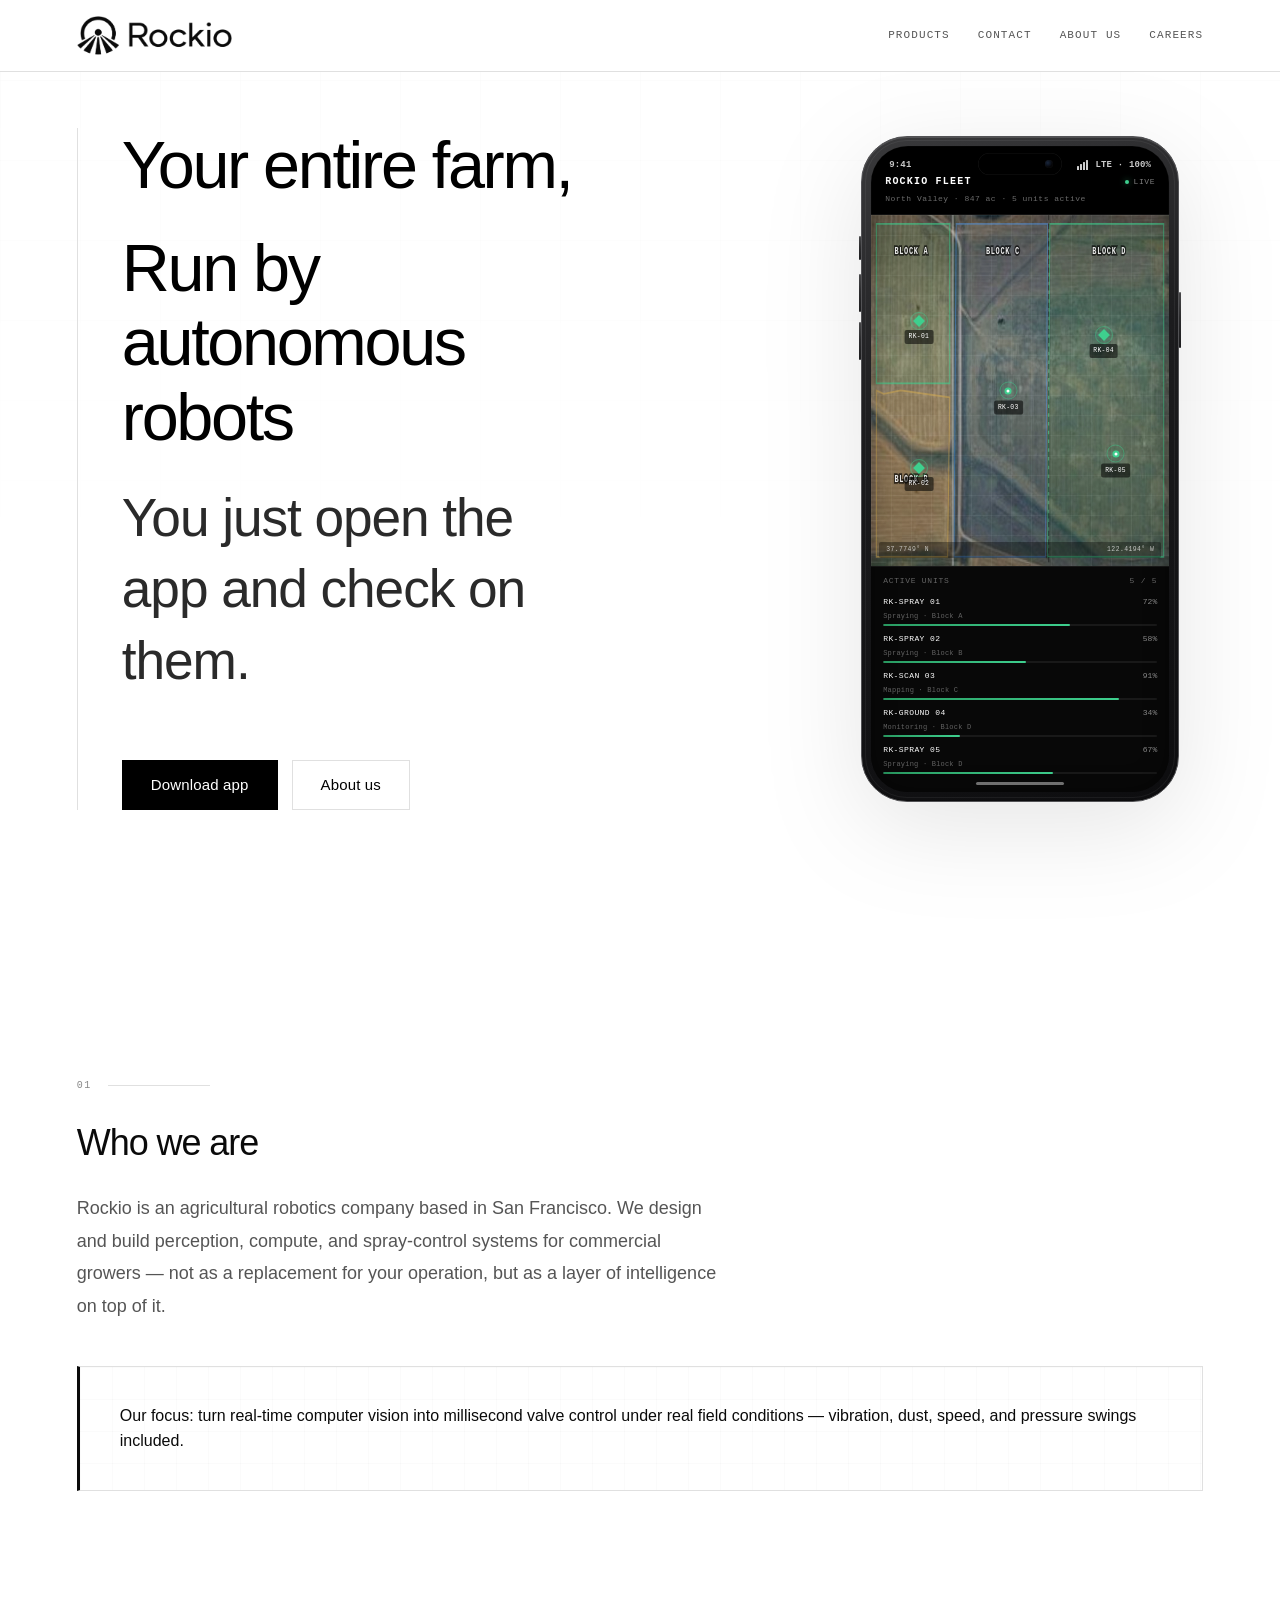
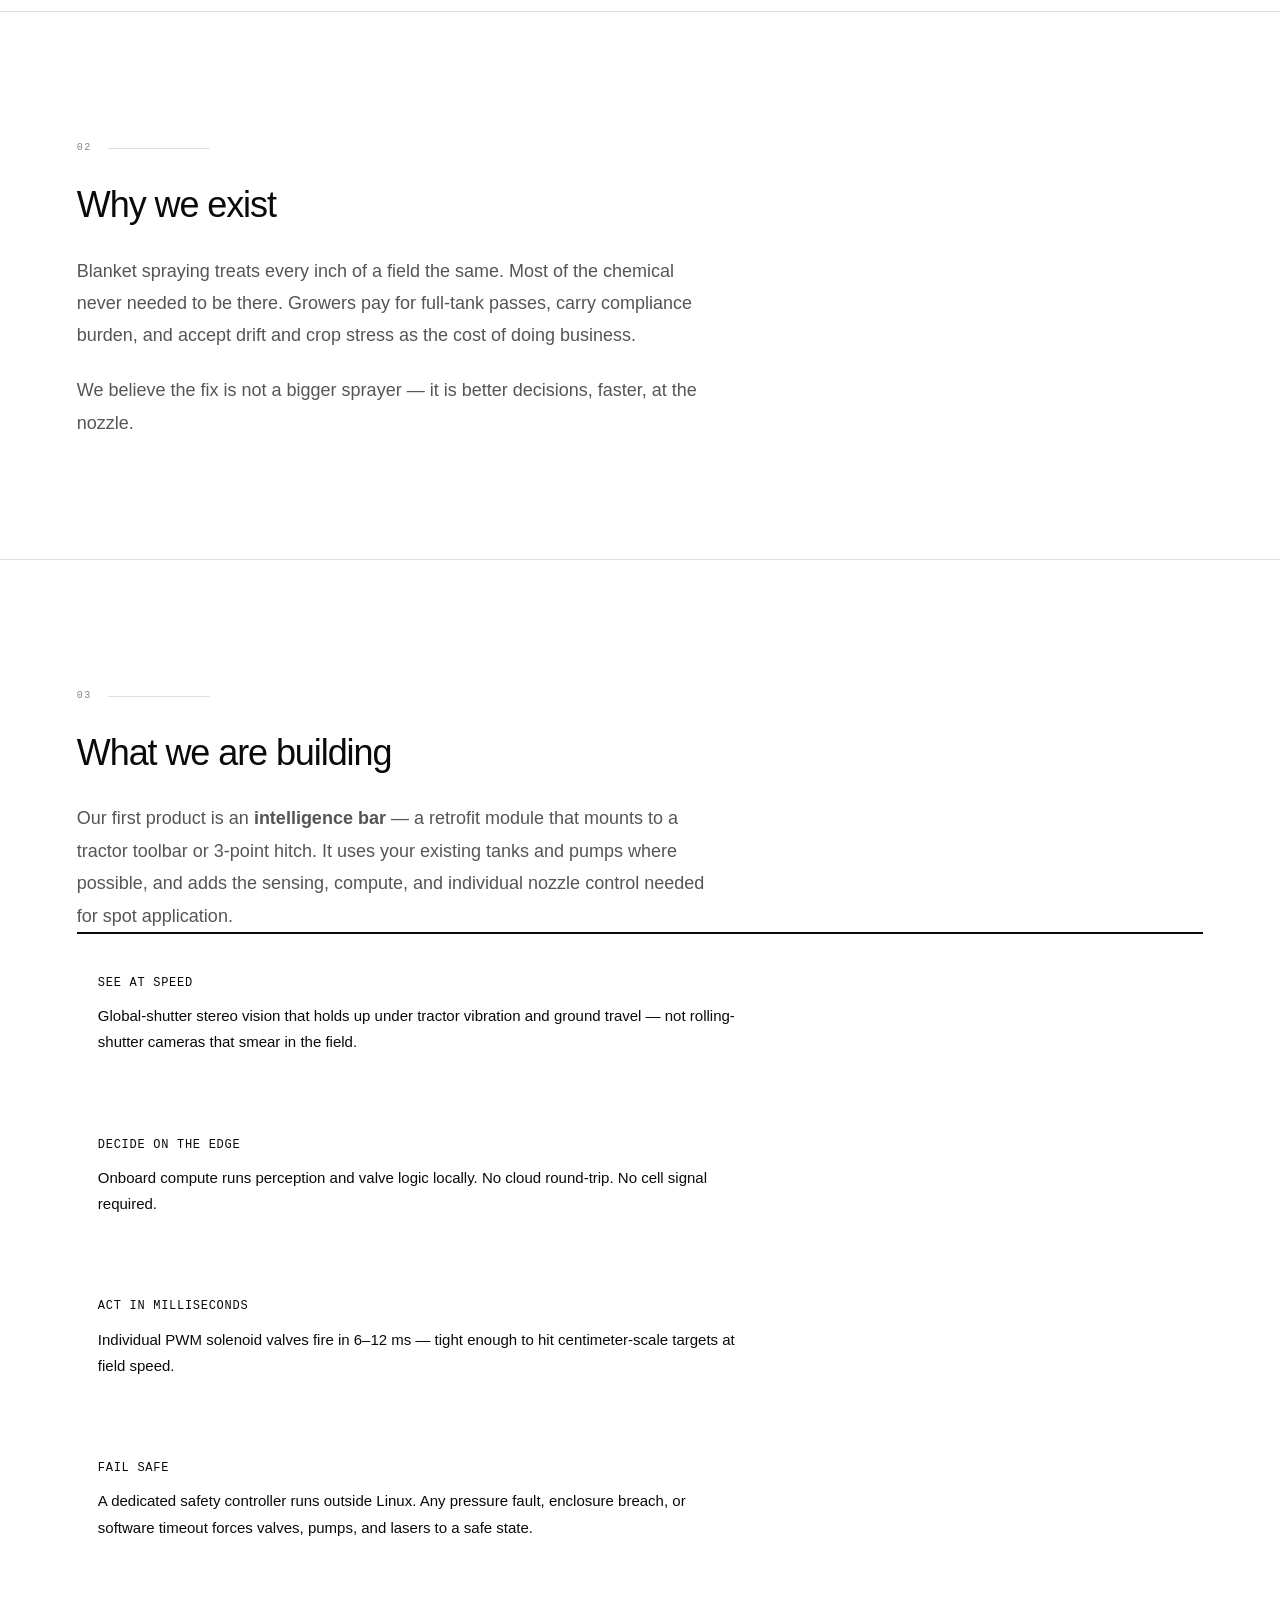
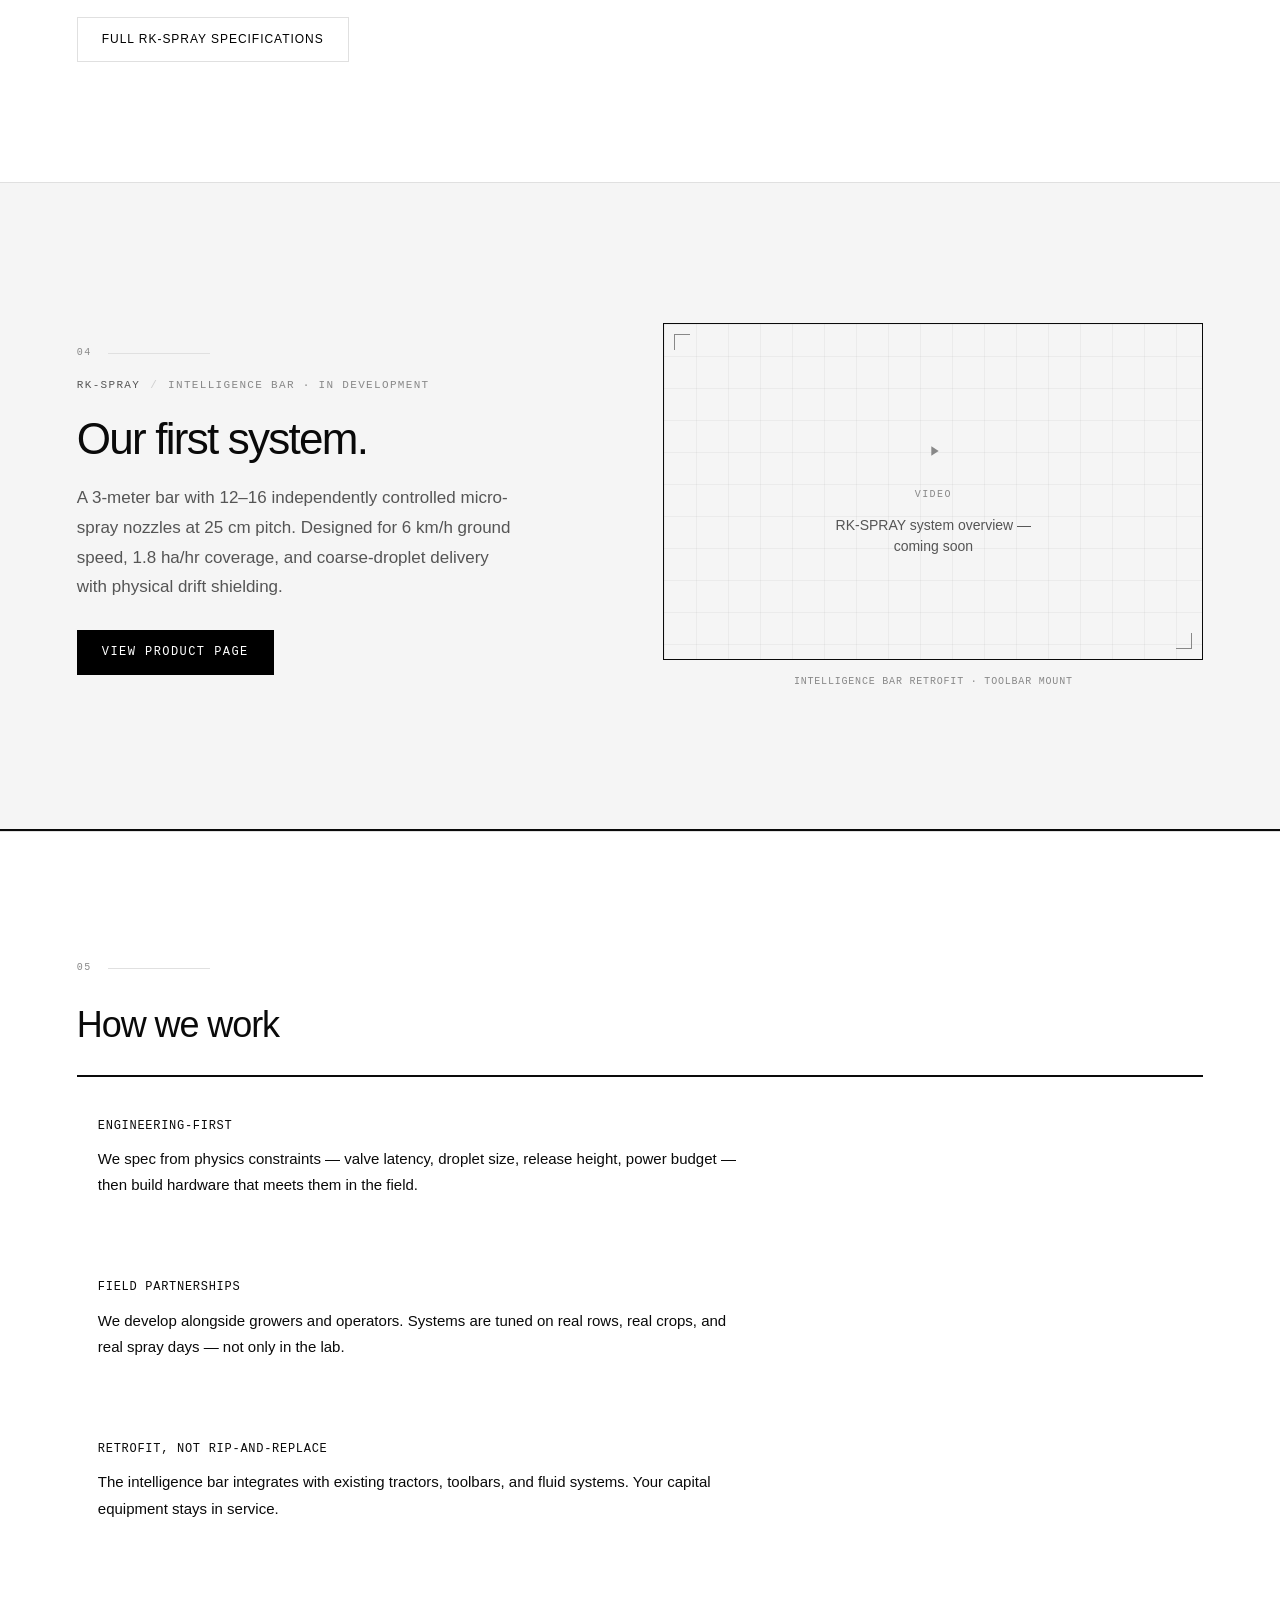
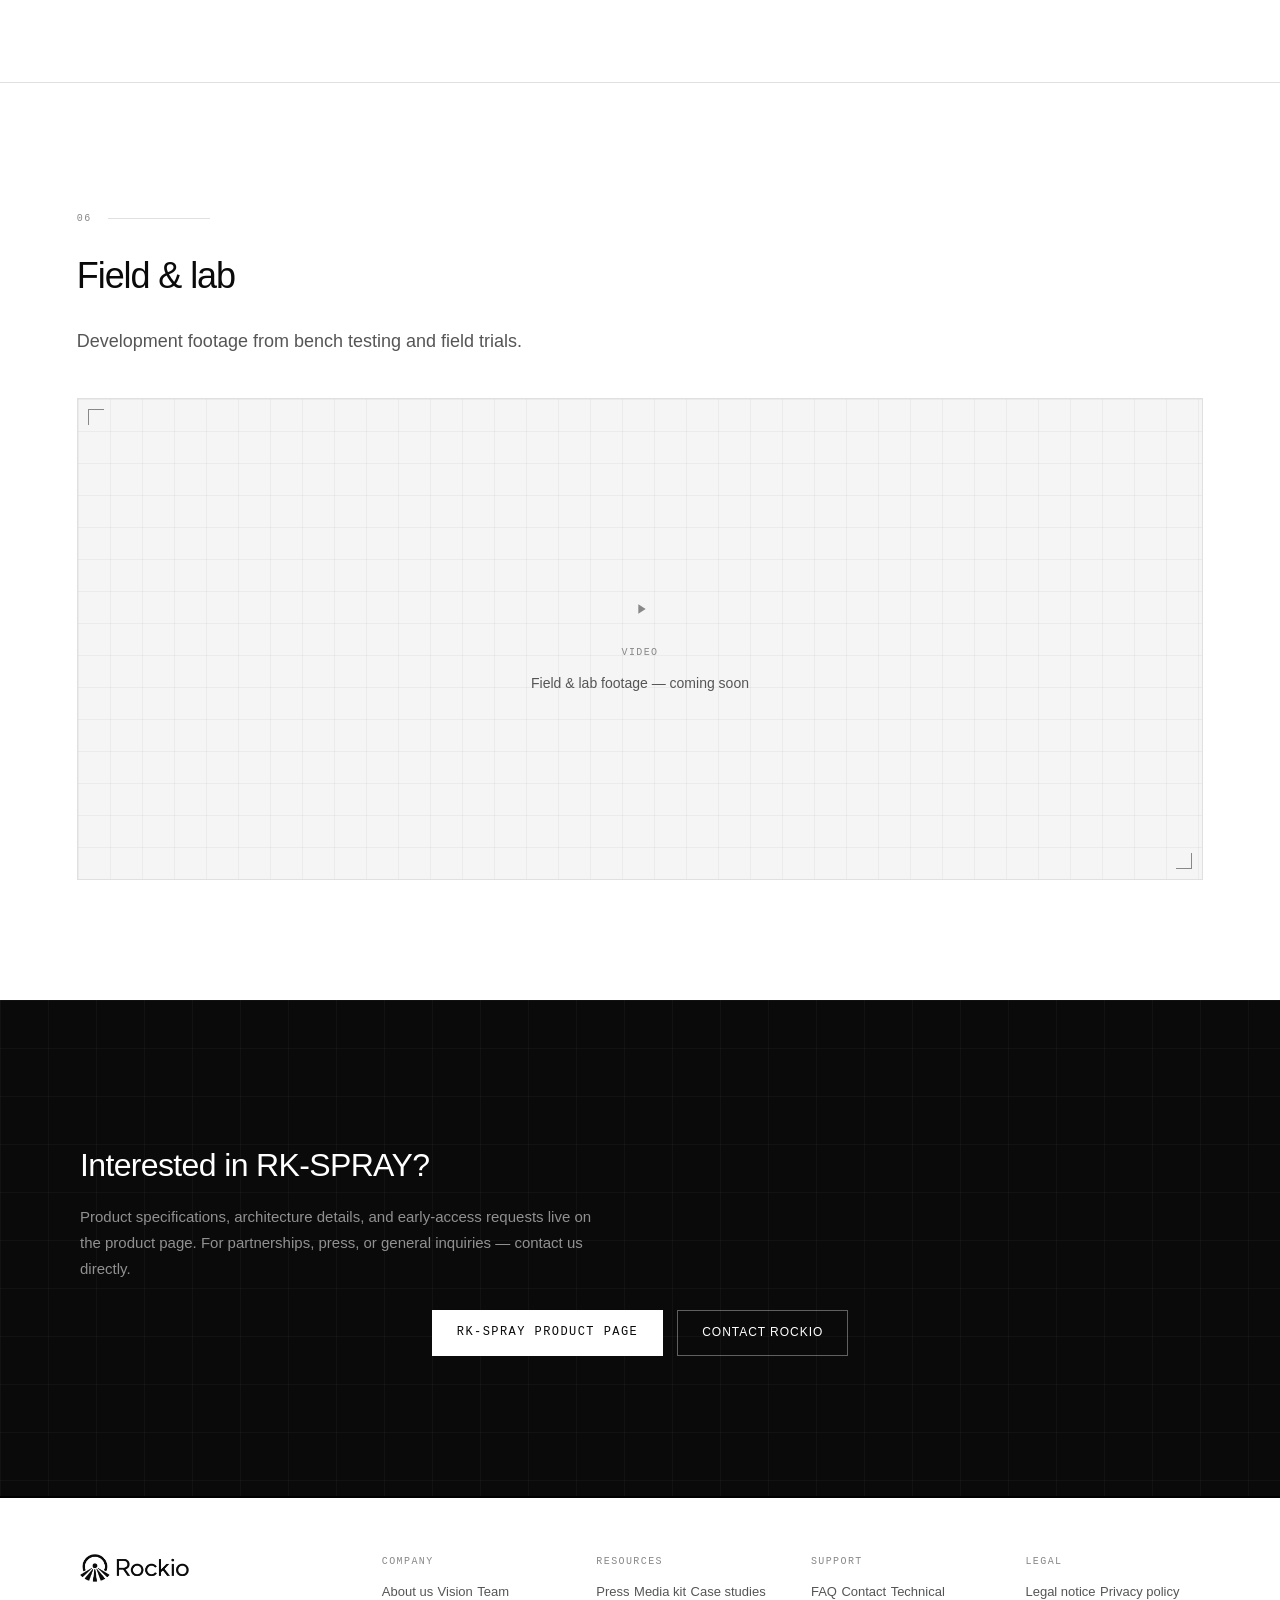
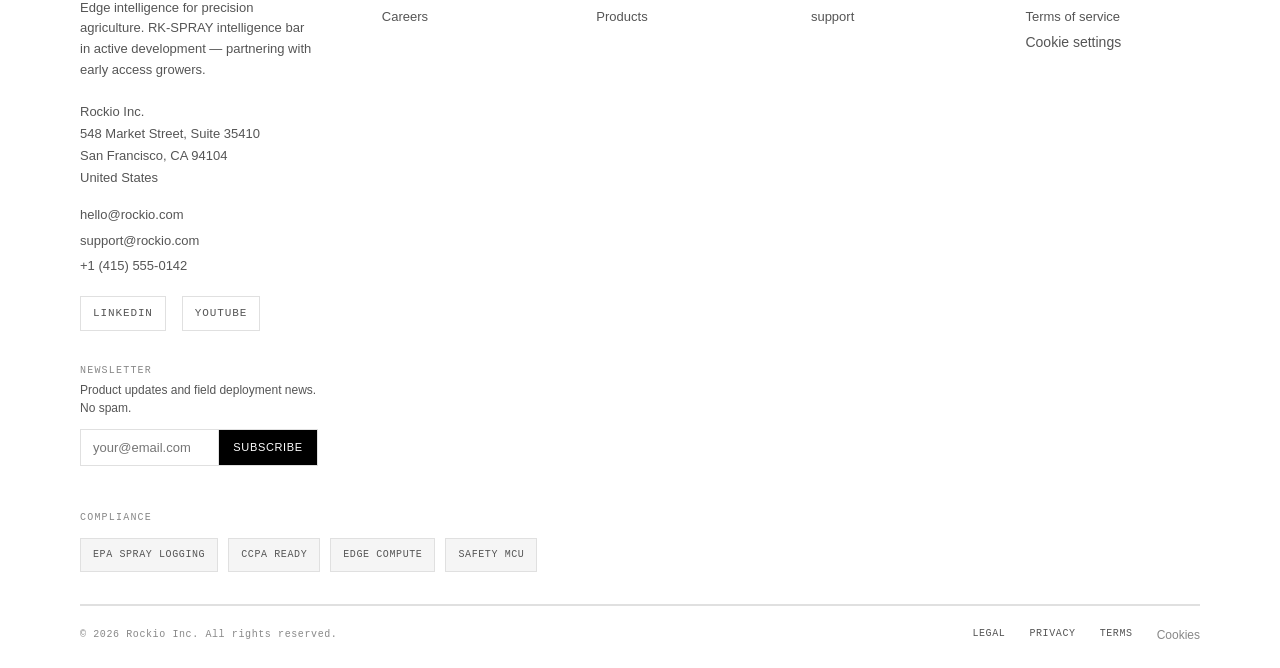
==== commit e0dc39d9: "Refine hero scale, spacing, and institutional layout polish. Larger desktop headline, airier section" ====
--- a/index.html
+++ b/index.html
@@ -50,8 +50,8 @@
             <span class="hero-title-line hero-title-line--soft">You just open the app and check on them.</span>
           </h1>
           <div class="hero-actions">
-            <a href="about.html" class="cta">About Rockio</a>
-            <a href="rk-spray.html" class="cta-secondary">RK-SPRAY system</a>
+            <a href="contact.html" class="cta cta-app">Download app</a>
+            <a href="about.html" class="cta-secondary">About us</a>
           </div>
         </div>
         <figure class="hero-visual hero-app-wrap" aria-label="Rockio fleet command app preview">
@@ -101,11 +101,31 @@
                       <text class="app-map-grid-label" x="108" y="22">BLOCK C</text>
                       <text class="app-map-grid-label" x="208" y="22">BLOCK D</text>
                     </svg>
-                    <div class="app-map-robot" style="left: 16%; top: 30%;"><div class="app-map-robot-pin"></div><span class="app-map-robot-label">RK-01</span></div>
-                    <div class="app-map-robot" style="left: 16%; top: 72%;"><div class="app-map-robot-pin"></div><span class="app-map-robot-label">RK-02</span></div>
-                    <div class="app-map-robot" style="left: 46%; top: 50%;"><div class="app-map-robot-pin"></div><span class="app-map-robot-label">RK-03</span></div>
-                    <div class="app-map-robot" style="left: 78%; top: 34%;"><div class="app-map-robot-pin"></div><span class="app-map-robot-label">RK-04</span></div>
-                    <div class="app-map-robot" style="left: 82%; top: 68%;"><div class="app-map-robot-pin"></div><span class="app-map-robot-label">RK-05</span></div>
+                    <div class="app-map-robot app-map-robot--a1">
+                      <span class="app-map-robot-ring" aria-hidden="true"></span>
+                      <div class="app-map-robot-pin"></div>
+                      <span class="app-map-robot-label">RK-01</span>
+                    </div>
+                    <div class="app-map-robot app-map-robot--a2">
+                      <span class="app-map-robot-ring" aria-hidden="true"></span>
+                      <div class="app-map-robot-pin"></div>
+                      <span class="app-map-robot-label">RK-02</span>
+                    </div>
+                    <div class="app-map-robot app-map-robot--a3">
+                      <span class="app-map-robot-ring" aria-hidden="true"></span>
+                      <div class="app-map-robot-pin app-map-robot-pin--drone"></div>
+                      <span class="app-map-robot-label">RK-03</span>
+                    </div>
+                    <div class="app-map-robot app-map-robot--a4">
+                      <span class="app-map-robot-ring" aria-hidden="true"></span>
+                      <div class="app-map-robot-pin"></div>
+                      <span class="app-map-robot-label">RK-04</span>
+                    </div>
+                    <div class="app-map-robot app-map-robot--a5">
+                      <span class="app-map-robot-ring" aria-hidden="true"></span>
+                      <div class="app-map-robot-pin app-map-robot-pin--drone"></div>
+                      <span class="app-map-robot-label">RK-05</span>
+                    </div>
                     <div class="app-map-overlay">
                       <span>37.7749° N</span>
                       <span>122.4194° W</span>
@@ -165,14 +185,14 @@
       </div>
     </section>
 
-    <section class="readable-section" style="border-top: 1px solid var(--gray-200);">
+    <section class="readable-section">
       <p class="section-index">02</p>
       <h2>Why we exist</h2>
       <p class="readable-lead">Blanket spraying treats every inch of a field the same. Most of the chemical never needed to be there. Growers pay for full-tank passes, carry compliance burden, and accept drift and crop stress as the cost of doing business.</p>
-      <p class="readable-lead" style="margin-top: 16px;">We believe the fix is not a bigger sprayer — it is better decisions, faster, at the nozzle.</p>
-    </section>
-
-    <section class="readable-section" style="border-top: 1px solid var(--gray-200);">
+      <p class="readable-lead">We believe the fix is not a bigger sprayer — it is better decisions, faster, at the nozzle.</p>
+    </section>
+
+    <section class="readable-section">
       <p class="section-index">03</p>
       <h2>What we are building</h2>
       <p class="readable-lead">Our first product is an <strong>intelligence bar</strong> — a retrofit module that mounts to a tractor toolbar or 3-point hitch. It uses your existing tanks and pumps where possible, and adds the sensing, compute, and individual nozzle control needed for spot application.</p>
@@ -194,7 +214,7 @@
           <p>A dedicated safety controller runs outside Linux. Any pressure fault, enclosure breach, or software timeout forces valves, pumps, and lasers to a safe state.</p>
         </li>
       </ul>
-      <p style="margin-top: 28px;">
+      <p class="flagship-cta-wrap">
         <a href="rk-spray.html" class="cta-secondary">Full RK-SPRAY specifications</a>
       </p>
     </section>
@@ -210,7 +230,7 @@
           </p>
           <h2>Our first system.</h2>
           <p class="readable-lead">A 3-meter bar with 12–16 independently controlled micro-spray nozzles at 25 cm pitch. Designed for 6 km/h ground speed, 1.8 ha/hr coverage, and coarse-droplet delivery with physical drift shielding.</p>
-          <a href="rk-spray.html" class="cta" style="margin-top: 24px;">View product page</a>
+          <a href="rk-spray.html" class="cta flagship-cta">View product page</a>
         </div>
         <figure class="home-flagship-visual video-slot">
           <div class="video-slot-frame">
@@ -230,7 +250,7 @@
       </div>
     </section>
 
-    <section class="readable-section" style="border-top: 1px solid var(--gray-200);">
+    <section class="readable-section">
       <p class="section-index">05</p>
       <h2>How we work</h2>
       <ul class="readable-list">
@@ -249,10 +269,10 @@
       </ul>
     </section>
 
-    <section class="readable-section video-slot video-slot-wide" style="border-top: 1px solid var(--gray-200); padding-bottom: clamp(48px, 10vw, 96px);">
+    <section class="readable-section video-slot video-slot-wide section-video">
       <p class="section-index">06</p>
       <h2>Field &amp; lab</h2>
-      <p class="readable-lead" style="margin-bottom: 28px;">Development footage from bench testing and field trials.</p>
+      <p class="readable-lead">Development footage from bench testing and field trials.</p>
       <div class="video-slot-frame">
         <video class="video-slot-player" controls playsinline preload="metadata" title="Rockio field and lab footage">
           <!-- <source src="videos/field-lab.mp4" type="video/mp4"> -->
@@ -271,7 +291,7 @@
       <div class="page-cta-inner">
         <h2>Interested in RK-SPRAY?</h2>
         <p>Product specifications, architecture details, and early-access requests live on the product page. For partnerships, press, or general inquiries — contact us directly.</p>
-        <div style="display: flex; flex-wrap: wrap; gap: 12px; justify-content: center; margin-top: 8px;">
+        <div class="page-cta-actions">
           <a href="rk-spray.html" class="cta cta-light">RK-SPRAY product page</a>
           <a href="contact.html" class="cta-secondary cta-secondary-light">Contact Rockio</a>
         </div>
--- a/styles.css
+++ b/styles.css
@@ -15,13 +15,13 @@
   --font-sans: "Helvetica Neue", Helvetica, Arial, sans-serif;
   --font-mono: "SF Mono", "Fira Code", "Fira Mono", "Roboto Mono", monospace;
   --max-width: 1120px;
-  --header-height: 64px;
+  --header-height: 72px;
   --header-height-mobile: 56px;
   --logo-height: 40px;
   --logo-height-mobile: 32px;
-  --section-pad: clamp(64px, 12vw, 120px);
-  --section-pad-mobile: clamp(48px, 10vw, 80px);
-  --side-pad: clamp(20px, 5vw, 64px);
+  --section-pad: clamp(80px, 14vw, 140px);
+  --section-pad-mobile: clamp(56px, 12vw, 96px);
+  --side-pad: clamp(24px, 6vw, 80px);
 }
 
 html {
@@ -356,18 +356,18 @@
   min-height: 100svh;
   display: flex;
   align-items: center;
-  padding: calc(var(--header-height) + 40px + env(safe-area-inset-top, 0)) 0 var(--section-pad);
+  padding: calc(var(--header-height) + 56px + env(safe-area-inset-top, 0)) 0 var(--section-pad);
   background: #fff;
 }
 
 .hero-inner {
   width: 100%;
-  max-width: calc(var(--max-width) + 200px);
+  max-width: calc(var(--max-width) + 280px);
   margin: 0 auto;
   padding: 0 var(--side-pad);
   display: grid;
-  grid-template-columns: minmax(300px, 1.05fr) minmax(260px, 0.95fr);
-  gap: clamp(40px, 6vw, 72px);
+  grid-template-columns: minmax(320px, 1.1fr) minmax(280px, 0.9fr);
+  gap: clamp(56px, 8vw, 104px);
   align-items: center;
 }
 
@@ -470,10 +470,10 @@
 
 .hero-title {
   font-family: var(--font-sans);
-  font-size: clamp(2.125rem, 3.8vw, 3.375rem);
-  font-weight: 500;
-  line-height: 1.2;
-  letter-spacing: -0.032em;
+  font-size: clamp(2rem, 3.6vw, 3.25rem);
+  font-weight: 400;
+  line-height: 1.28;
+  letter-spacing: -0.028em;
   margin-bottom: 0;
   margin-top: 0;
   color: #000;
@@ -484,7 +484,7 @@
 
 .hero-title-line {
   display: block;
-  margin-top: 0.2em;
+  margin-top: 0.42em;
 }
 
 .hero-title-line:first-child {
@@ -493,11 +493,11 @@
 
 .hero-title-line--soft {
   font-weight: 400;
-  font-size: 0.76em;
-  color: #262626;
-  margin-top: 0.38em;
-  letter-spacing: -0.024em;
-  line-height: 1.28;
+  font-size: 0.8em;
+  color: #333;
+  margin-top: 0.52em;
+  letter-spacing: -0.02em;
+  line-height: 1.35;
 }
 
 .hero-lead {
@@ -514,11 +514,50 @@
 .hero-actions {
   display: flex;
   flex-wrap: wrap;
-  gap: 10px;
+  gap: 14px;
   justify-content: flex-start;
-  margin-top: clamp(28px, 4vw, 40px);
+  margin-top: clamp(40px, 6vw, 64px);
   opacity: 0;
   animation: fadeUp 0.8s ease 0.6s forwards;
+}
+
+.hero-actions .cta,
+.hero-actions .cta-secondary {
+  font-family: var(--font-sans);
+  font-weight: 500;
+  letter-spacing: 0.01em;
+  text-transform: none;
+  font-size: 0.9375rem;
+  min-height: 48px;
+  padding: 12px 28px;
+  min-width: 0;
+}
+
+.hero-actions .cta-app {
+  min-width: 168px;
+}
+
+@media (min-width: 901px) {
+  .hero-content {
+    max-width: 40rem;
+  }
+
+  .hero-title {
+    font-size: clamp(3rem, 5.2vw, 5rem);
+    line-height: 1.12;
+    letter-spacing: -0.035em;
+  }
+
+  .hero-title-line {
+    margin-top: 0.38em;
+  }
+
+  .hero-title-line--soft {
+    font-size: 0.7em;
+    margin-top: 0.5em;
+    line-height: 1.34;
+    color: #2a2a2a;
+  }
 }
 
 .cta {
@@ -3396,17 +3435,16 @@
 /* Home page sections */
 
 .home-flagship {
-  padding: var(--section-pad) var(--side-pad);
   border-top: 1px solid var(--gray-200);
   border-bottom: 1px solid var(--gray-200);
 }
 
 .home-flagship-inner {
-  max-width: var(--max-width);
+  max-width: calc(var(--max-width) + 120px);
   margin: 0 auto;
   display: grid;
   grid-template-columns: 1fr 1.1fr;
-  gap: clamp(40px, 8vw, 80px);
+  gap: clamp(48px, 9vw, 96px);
   align-items: center;
 }
 
@@ -3592,20 +3630,20 @@
 @media (max-width: 900px) {
   .hero {
     min-height: auto;
-    padding-top: calc(var(--header-height) + 20px + env(safe-area-inset-top, 0));
+    padding-top: calc(var(--header-height) + 28px + env(safe-area-inset-top, 0));
     padding-bottom: var(--section-pad-mobile);
     background: #fff;
   }
 
   .hero-inner {
     grid-template-columns: 1fr;
-    gap: 20px;
+    gap: 36px;
     justify-items: center;
     text-align: center;
   }
 
   .hero-content {
-    max-width: 22rem;
+    max-width: 24rem;
     text-align: center;
     order: 2;
   }
@@ -3619,7 +3657,8 @@
 
   .hero-actions {
     justify-content: center;
-    margin-top: 24px;
+    margin-top: 32px;
+    gap: 12px;
   }
 
   .hero-video {
@@ -3818,22 +3857,28 @@
   }
 
   .hero-title {
-    font-size: clamp(1.875rem, 7.8vw, 2.375rem);
-    font-weight: 500;
-    line-height: 1.22;
-    letter-spacing: -0.028em;
+    font-size: clamp(1.875rem, 7.5vw, 2.25rem);
+    font-weight: 400;
+    line-height: 1.3;
+    letter-spacing: -0.024em;
     color: #000;
   }
 
+  .hero-title-line {
+    margin-top: 0.38em;
+  }
+
   .hero-title-line--soft {
-    font-size: 0.8em;
-    margin-top: 0.34em;
-    color: #262626;
+    font-size: 0.84em;
+    margin-top: 0.48em;
+    color: #333;
   }
 
   .hero-actions {
     flex-direction: column;
     width: 100%;
+    max-width: 20rem;
+    margin-top: 28px;
   }
 
   .hero-actions .cta,
--- a/hero-app.css
+++ b/hero-app.css
@@ -11,7 +11,7 @@
 .iphone {
   position: relative;
   width: min(100%, 292px);
-  filter: drop-shadow(0 20px 40px rgba(0, 0, 0, 0.12));
+  filter: drop-shadow(0 24px 48px rgba(0, 0, 0, 0.1));
 }
 
 /* Side hardware buttons */
@@ -297,25 +297,78 @@
   z-index: 4;
 }
 
+.app-map-robot-ring {
+  position: absolute;
+  left: 50%;
+  top: 50%;
+  width: 18px;
+  height: 18px;
+  margin: -9px 0 0 -9px;
+  border: 1px solid rgba(62, 207, 142, 0.45);
+  border-radius: 50%;
+  animation: robot-ring 2.8s ease-out infinite;
+}
+
 .app-map-robot-pin {
-  width: 9px;
-  height: 9px;
+  position: relative;
+  width: 8px;
+  height: 8px;
   border: 1.5px solid #3ecf8e;
-  background: rgba(62, 207, 142, 0.4);
+  background: #3ecf8e;
   transform: rotate(45deg);
-  box-shadow: 0 0 10px rgba(62, 207, 142, 0.45);
-  animation: robot-pin-pulse 3s ease-in-out infinite;
-}
-
-.app-map-robot:nth-child(5) .app-map-robot-pin { animation-delay: 0s; }
-.app-map-robot:nth-child(6) .app-map-robot-pin { animation-delay: 0.4s; }
-.app-map-robot:nth-child(7) .app-map-robot-pin { animation-delay: 0.8s; }
-.app-map-robot:nth-child(8) .app-map-robot-pin { animation-delay: 1.2s; }
-.app-map-robot:nth-child(9) .app-map-robot-pin { animation-delay: 1.6s; }
-
-@keyframes robot-pin-pulse {
-  0%, 100% { box-shadow: 0 0 0 0 rgba(62, 207, 142, 0.45); }
-  50% { box-shadow: 0 0 0 7px rgba(62, 207, 142, 0); }
+  box-shadow: 0 0 8px rgba(62, 207, 142, 0.5);
+}
+
+.app-map-robot-pin--drone {
+  transform: none;
+  border-radius: 50%;
+  width: 7px;
+  height: 7px;
+  background: #fff;
+  border: 2px solid #3ecf8e;
+  box-shadow: 0 0 10px rgba(62, 207, 142, 0.55);
+}
+
+.app-map-robot--a1 { left: 16%; top: 30%; animation: robot-path-a1 18s ease-in-out infinite alternate; }
+.app-map-robot--a2 { left: 16%; top: 72%; animation: robot-path-a2 22s ease-in-out infinite alternate; }
+.app-map-robot--a3 { left: 46%; top: 50%; animation: robot-path-a3 16s ease-in-out infinite alternate; }
+.app-map-robot--a4 { left: 78%; top: 34%; animation: robot-path-a4 20s ease-in-out infinite alternate; }
+.app-map-robot--a5 { left: 82%; top: 68%; animation: robot-path-a5 19s ease-in-out infinite alternate; }
+
+.app-map-robot--a1 .app-map-robot-ring { animation-delay: 0s; }
+.app-map-robot--a2 .app-map-robot-ring { animation-delay: 0.5s; }
+.app-map-robot--a3 .app-map-robot-ring { animation-delay: 1s; }
+.app-map-robot--a4 .app-map-robot-ring { animation-delay: 1.5s; }
+.app-map-robot--a5 .app-map-robot-ring { animation-delay: 2s; }
+
+@keyframes robot-ring {
+  0% { transform: scale(0.5); opacity: 0.8; }
+  100% { transform: scale(1.8); opacity: 0; }
+}
+
+@keyframes robot-path-a1 {
+  from { left: 14%; top: 26%; }
+  to { left: 20%; top: 36%; }
+}
+
+@keyframes robot-path-a2 {
+  from { left: 14%; top: 70%; }
+  to { left: 19%; top: 78%; }
+}
+
+@keyframes robot-path-a3 {
+  from { left: 42%; top: 46%; }
+  to { left: 50%; top: 54%; }
+}
+
+@keyframes robot-path-a4 {
+  from { left: 74%; top: 30%; }
+  to { left: 81%; top: 40%; }
+}
+
+@keyframes robot-path-a5 {
+  from { left: 78%; top: 64%; }
+  to { left: 86%; top: 72%; }
 }
 
 .app-map-robot-label {
@@ -423,42 +476,56 @@
 /* ── Desktop ── */
 
 @media (min-width: 901px) {
+  .hero-app-wrap {
+    padding-right: clamp(0px, 2vw, 24px);
+  }
+
   .iphone {
-    width: min(100%, 300px);
+    width: min(100%, 318px);
   }
 
   .app-ui {
-    min-height: 540px;
-  }
-}
-
-/* ── Mobile: upper phone crop, clean white surround ── */
+    min-height: 560px;
+  }
+}
+
+/* ── Mobile: full phone frame, map-focused ── */
 
 @media (max-width: 900px) {
   .hero-app-wrap {
     justify-content: center;
-    margin-bottom: 0;
+    margin-bottom: 4px;
   }
 
   .iphone {
-    width: min(248px, 72vw);
-    max-height: 320px;
-    overflow: hidden;
-    filter: drop-shadow(0 12px 28px rgba(0, 0, 0, 0.1));
-  }
-
-  .iphone-side-btn--silent { top: 68px; height: 20px; }
-  .iphone-side-btn--vol-up { top: 96px; height: 30px; }
-  .iphone-side-btn--vol-down { top: 134px; height: 30px; }
-  .iphone-side-btn--power { top: 112px; height: 44px; }
+    width: min(234px, 70vw);
+    overflow: visible;
+    filter: drop-shadow(0 16px 32px rgba(0, 0, 0, 0.1));
+  }
+
+  .iphone-frame {
+    border-radius: 42px;
+    padding: 8px;
+  }
 
   .iphone-screen {
-    aspect-ratio: unset;
-    height: 320px;
-  }
+    aspect-ratio: 9 / 16;
+    height: auto;
+    border-radius: 34px;
+  }
+
+  .iphone-side-btn--silent { top: 64px; height: 18px; }
+  .iphone-side-btn--vol-up { top: 90px; height: 28px; }
+  .iphone-side-btn--vol-down { top: 126px; height: 28px; }
+  .iphone-side-btn--power { top: 104px; height: 40px; }
 
   .app-ui {
-    min-height: auto;
+    min-height: 0;
+    height: 100%;
+  }
+
+  .app-status {
+    padding-top: 10px;
   }
 
   .app-fleet {
@@ -467,17 +534,18 @@
 
   .app-map {
     flex: 1;
-    min-height: 180px;
+    min-height: 200px;
   }
 
   .iphone-home-bar {
-    display: none;
+    display: block;
   }
 }
 
 @media (prefers-reduced-motion: reduce) {
   .app-live-dot,
-  .app-map-robot-pin,
+  .app-map-robot,
+  .app-map-robot-ring,
   .app-robot-bar-fill {
     animation: none;
   }
--- a/authority.css
+++ b/authority.css
@@ -4,8 +4,8 @@
 :root {
   --ink: #0a0a0a;
   --ink-soft: #141414;
-  --grid-line: rgba(0, 0, 0, 0.055);
-  --grid-line-dark: rgba(255, 255, 255, 0.06);
+  --grid-line: rgba(0, 0, 0, 0.035);
+  --grid-line-dark: rgba(255, 255, 255, 0.05);
   --rule: 1px solid var(--gray-200);
   --rule-strong: 1px solid var(--black);
 }
@@ -120,9 +120,9 @@
   background-image:
     linear-gradient(var(--grid-line) 1px, transparent 1px),
     linear-gradient(90deg, var(--grid-line) 1px, transparent 1px);
-  background-size: 64px 64px;
-  mask-image: linear-gradient(180deg, rgba(0, 0, 0, 0.5) 0%, transparent 70%);
-  -webkit-mask-image: linear-gradient(180deg, rgba(0, 0, 0, 0.5) 0%, transparent 70%);
+  background-size: 80px 80px;
+  mask-image: linear-gradient(180deg, rgba(0, 0, 0, 0.35) 0%, transparent 65%);
+  -webkit-mask-image: linear-gradient(180deg, rgba(0, 0, 0, 0.35) 0%, transparent 65%);
   pointer-events: none;
   z-index: 0;
 }
@@ -141,17 +141,30 @@
   width: 100%;
 }
 
+@media (min-width: 901px) {
+  .hero-content {
+    padding-left: clamp(28px, 3.5vw, 44px);
+    border-left: 1px solid var(--gray-200);
+  }
+}
+
 .hero-title {
   font-family: var(--font-sans);
-  font-weight: 500;
-  letter-spacing: -0.032em;
+  font-weight: 400;
+  letter-spacing: -0.028em;
   max-width: none;
   color: #000;
 }
 
+@media (min-width: 901px) {
+  .hero-title {
+    letter-spacing: -0.035em;
+  }
+}
+
 .hero-title-line {
   display: block;
-  margin-top: 0.2em;
+  margin-top: 0.42em;
 }
 
 .hero-title-line:first-child {
@@ -159,30 +172,26 @@
 }
 
 .hero-title-line--soft {
-  margin-top: 0.38em;
+  margin-top: 0.52em;
   font-weight: 400;
-  font-size: 0.76em;
-  color: #262626;
-  letter-spacing: -0.024em;
+  font-size: 0.8em;
+  color: #2a2a2a;
+  letter-spacing: -0.02em;
 }
 
 .hero-actions {
   justify-content: flex-start;
-  margin-top: clamp(28px, 4vw, 40px);
-}
-
-.hero-actions .cta {
-  min-width: 200px;
-  letter-spacing: 0.12em;
-  font-family: var(--font-mono);
+  margin-top: clamp(40px, 6vw, 64px);
+}
+
+.hero-actions .cta,
+.hero-actions .cta-secondary {
+  font-family: var(--font-sans);
   font-weight: 500;
-}
-
-.hero-actions .cta-secondary {
-  font-family: var(--font-mono);
-  letter-spacing: 0.1em;
-  text-transform: uppercase;
-  font-size: 0.6875rem;
+  letter-spacing: 0.01em;
+  text-transform: none;
+  font-size: 0.9375rem;
+  min-width: 0;
 }
 
 /* Schematic frame on flagship video */
@@ -263,15 +272,31 @@
 }
 
 .readable-section {
-  padding: clamp(48px, 10vw, 96px) var(--side-pad);
+  padding: clamp(64px, 12vw, 120px) var(--side-pad);
+  max-width: calc(var(--max-width) + 160px);
+  margin: 0 auto;
+}
+
+.readable-section + .readable-section,
+.readable-section + .home-flagship,
+.home-flagship + .readable-section {
+  border-top: 1px solid var(--gray-200);
 }
 
 .readable-lead {
   font-size: clamp(1rem, 2.5vw, 1.125rem);
   color: var(--gray-600);
-  line-height: 1.75;
-  max-width: 36rem;
+  line-height: 1.8;
+  max-width: 40rem;
   margin-bottom: 0;
+}
+
+.readable-lead + .readable-lead {
+  margin-top: 1.25em;
+}
+
+.readable-lead + .plain-box {
+  margin-top: clamp(32px, 5vw, 44px);
 }
 
 .section-index {
@@ -281,7 +306,7 @@
   font-size: 0.625rem;
   letter-spacing: 0.14em;
   color: var(--gray-400);
-  margin-bottom: 20px;
+  margin-bottom: 28px;
 }
 
 .section-index::after {
@@ -299,8 +324,8 @@
   font-size: clamp(1.625rem, 5vw, 2.25rem);
   letter-spacing: -0.03em;
   font-weight: 400;
-  line-height: 1.2;
-  margin-bottom: 16px;
+  line-height: 1.18;
+  margin-bottom: clamp(20px, 3vw, 28px);
   max-width: 24ch;
 }
 
@@ -310,7 +335,7 @@
   background: var(--white);
   border: var(--rule);
   border-left: 3px solid var(--ink);
-  padding: clamp(20px, 4vw, 28px) clamp(20px, 4vw, 32px);
+  padding: clamp(24px, 4vw, 36px) clamp(24px, 4vw, 40px);
   position: relative;
 }
 
@@ -346,7 +371,7 @@
   display: grid;
   grid-template-columns: 1fr;
   gap: 0;
-  padding: clamp(24px, 4vw, 32px) 0;
+  padding: clamp(28px, 5vw, 40px) 0;
   padding-left: clamp(12px, 2vw, 20px);
   border-left: 1px solid transparent;
   transition: border-color 0.3s ease;
@@ -368,6 +393,16 @@
 
 .readable-list p {
   font-size: 0.9375rem;
+  line-height: 1.75;
+  max-width: 40rem;
+}
+
+.section-video {
+  padding-bottom: clamp(64px, 12vw, 120px);
+}
+
+.section-video .readable-lead {
+  margin-bottom: clamp(28px, 4vw, 40px);
 }
 
 /* ── Stats — proof blocks ── */
@@ -440,6 +475,12 @@
   background: var(--gray-100);
   border-top: 2px solid var(--ink);
   border-bottom: 2px solid var(--ink);
+  padding: var(--section-pad) var(--side-pad);
+}
+
+.home-flagship-inner {
+  max-width: calc(var(--max-width) + 120px);
+  margin: 0 auto;
 }
 
 .home-flagship-copy .product-meta-light {
@@ -449,6 +490,14 @@
 
 .home-flagship-copy h2 {
   letter-spacing: -0.04em;
+}
+
+.flagship-cta {
+  margin-top: 28px;
+}
+
+.flagship-cta-wrap {
+  margin-top: clamp(28px, 4vw, 36px);
 }
 
 .home-flagship-visual .video-slot-frame {
@@ -667,6 +716,7 @@
   border-top: none;
   position: relative;
   overflow: hidden;
+  padding: clamp(80px, 14vw, 140px) var(--side-pad);
 }
 
 .page-cta::before {
@@ -684,12 +734,22 @@
   position: relative;
 }
 
+.page-cta-actions {
+  display: flex;
+  flex-wrap: wrap;
+  gap: 14px;
+  justify-content: center;
+  margin-top: 12px;
+}
+
 .page-cta h2 {
   color: #fff;
 }
 
 .page-cta p {
   color: rgba(255, 255, 255, 0.55);
+  max-width: 32rem;
+  line-height: 1.75;
 }
 
 .page-cta .cta {
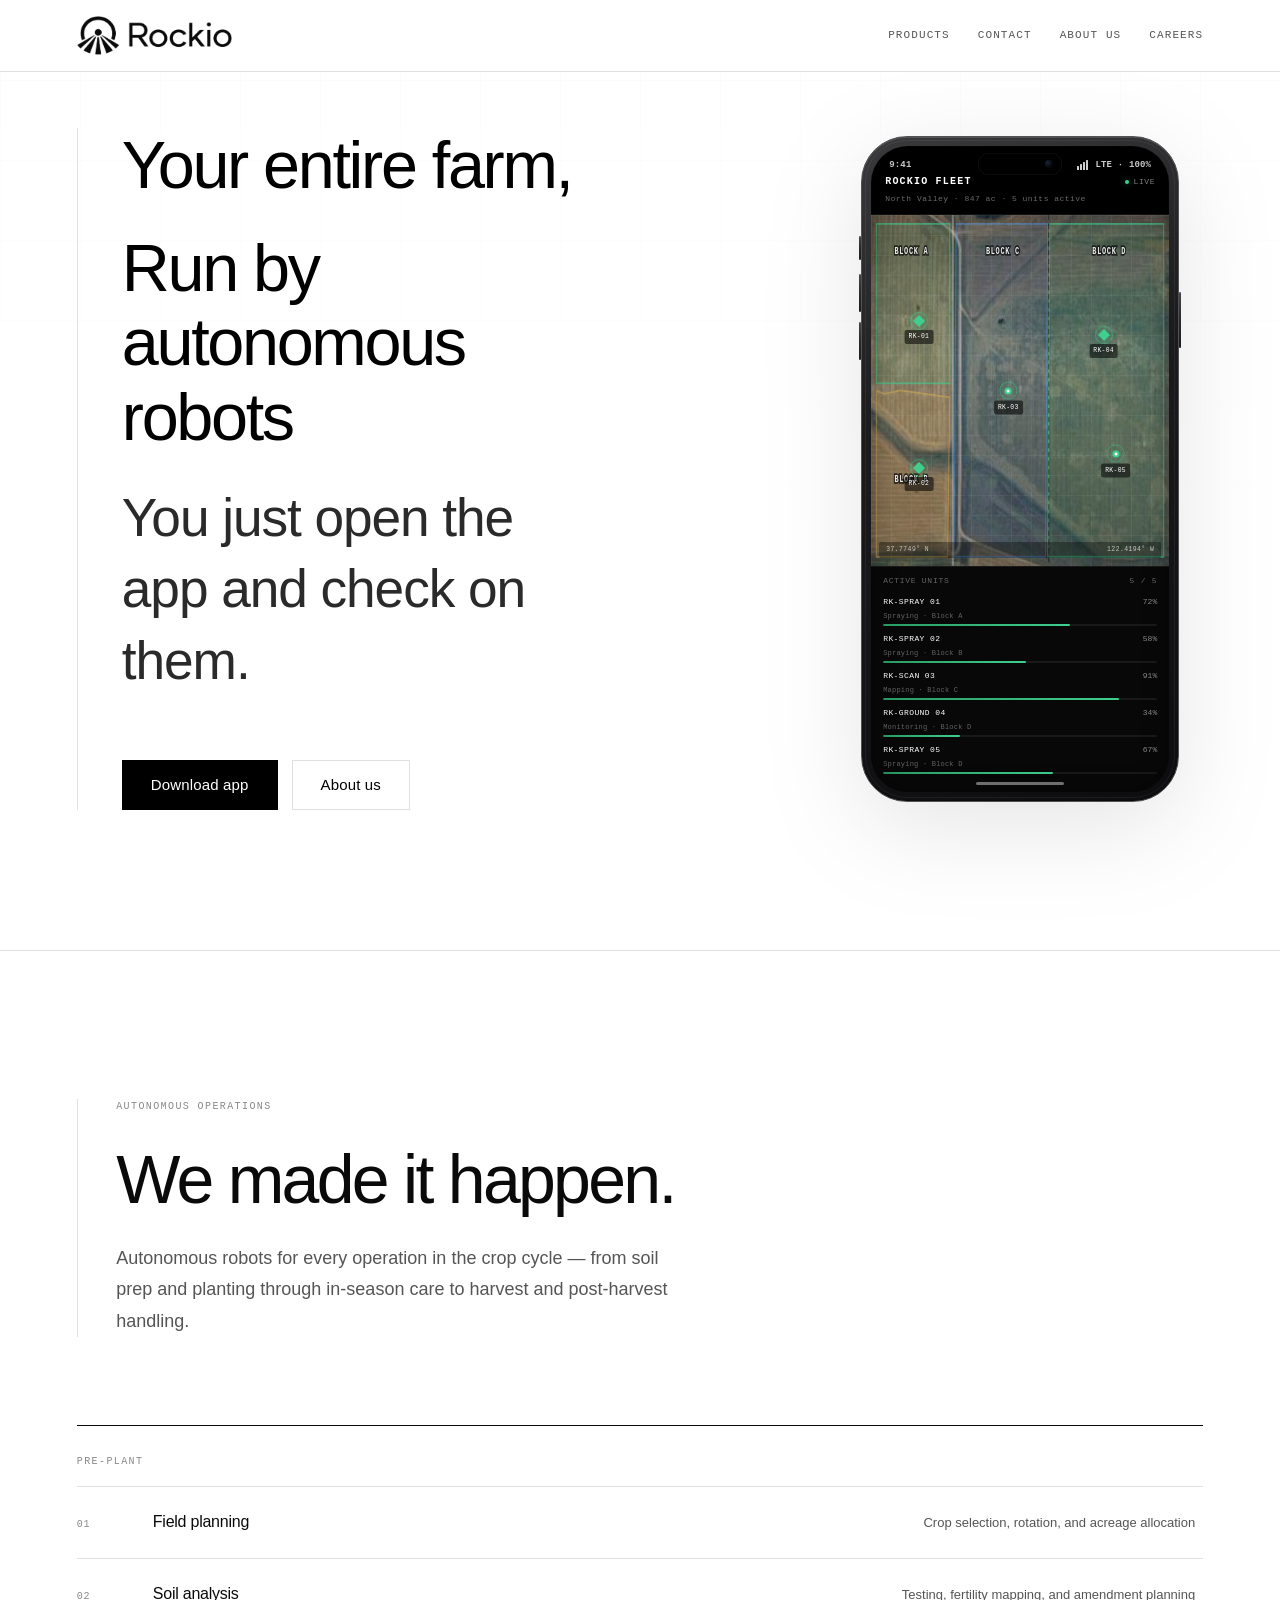
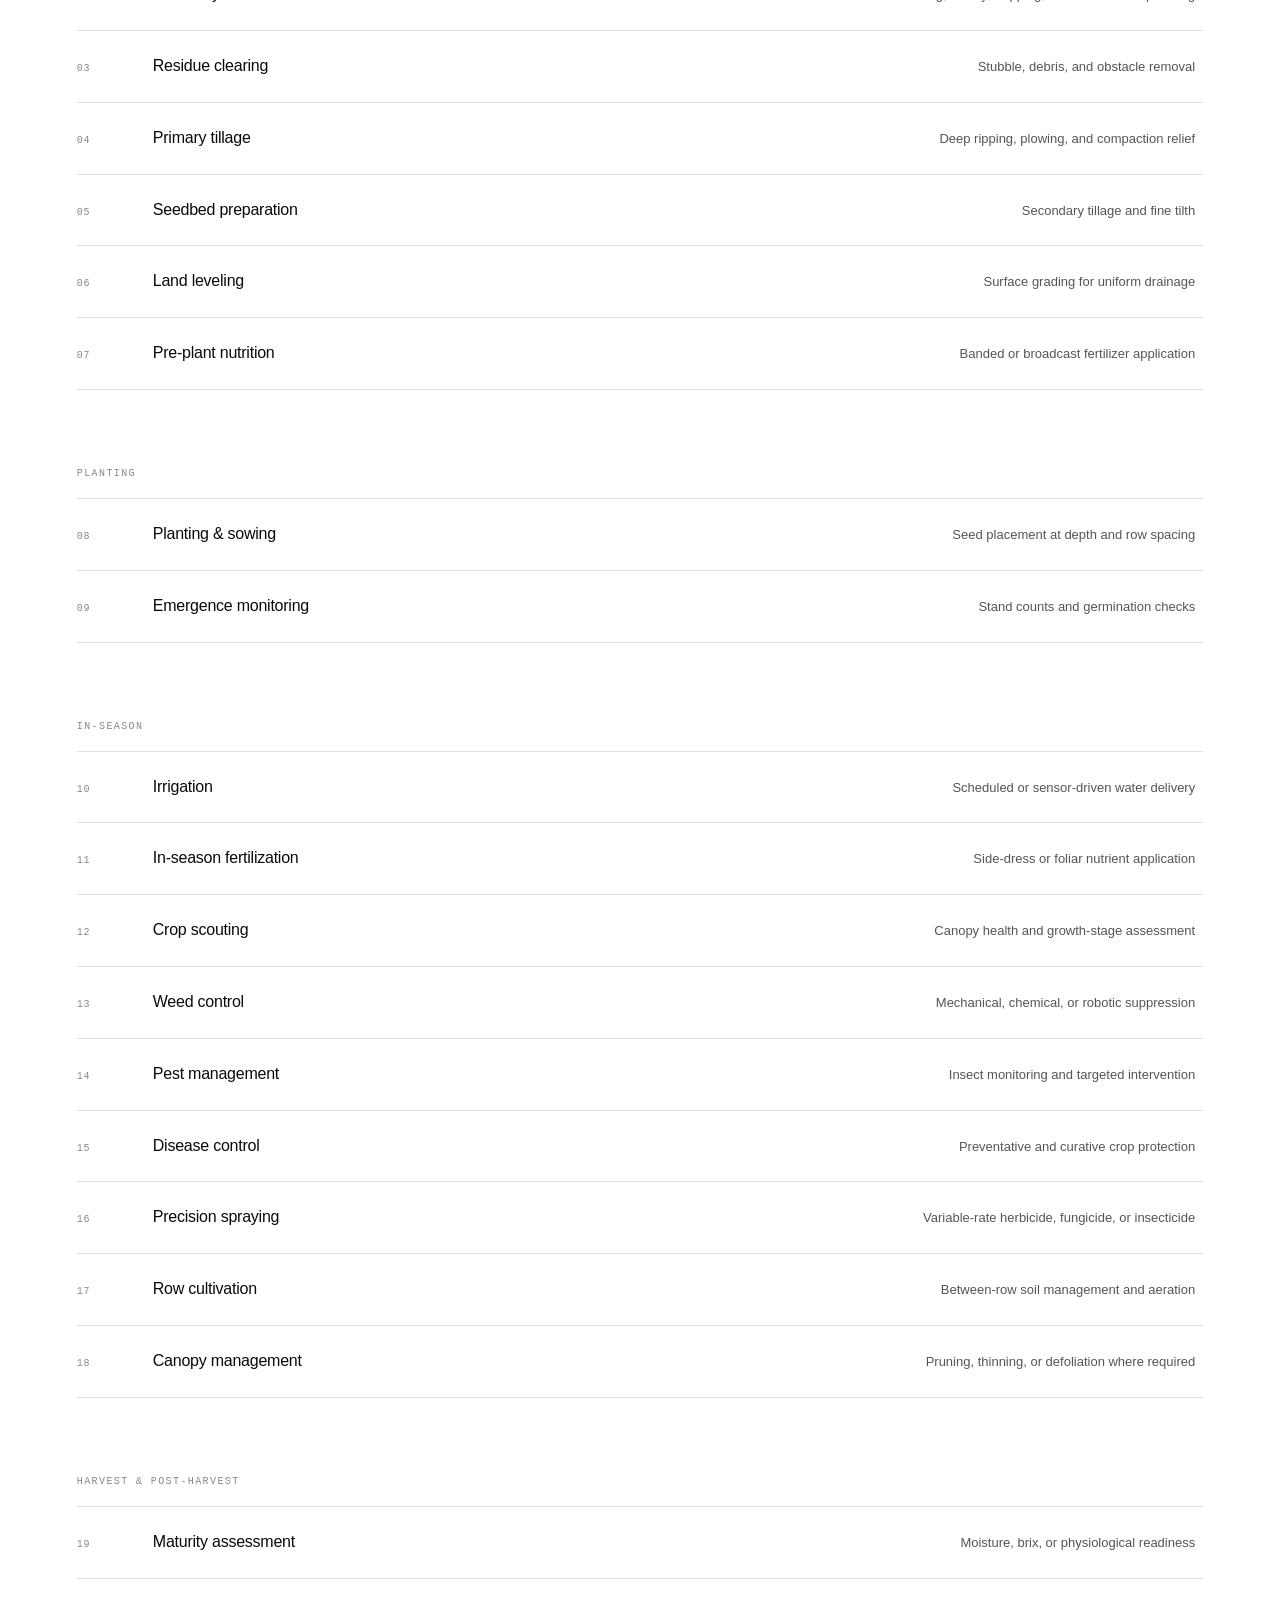
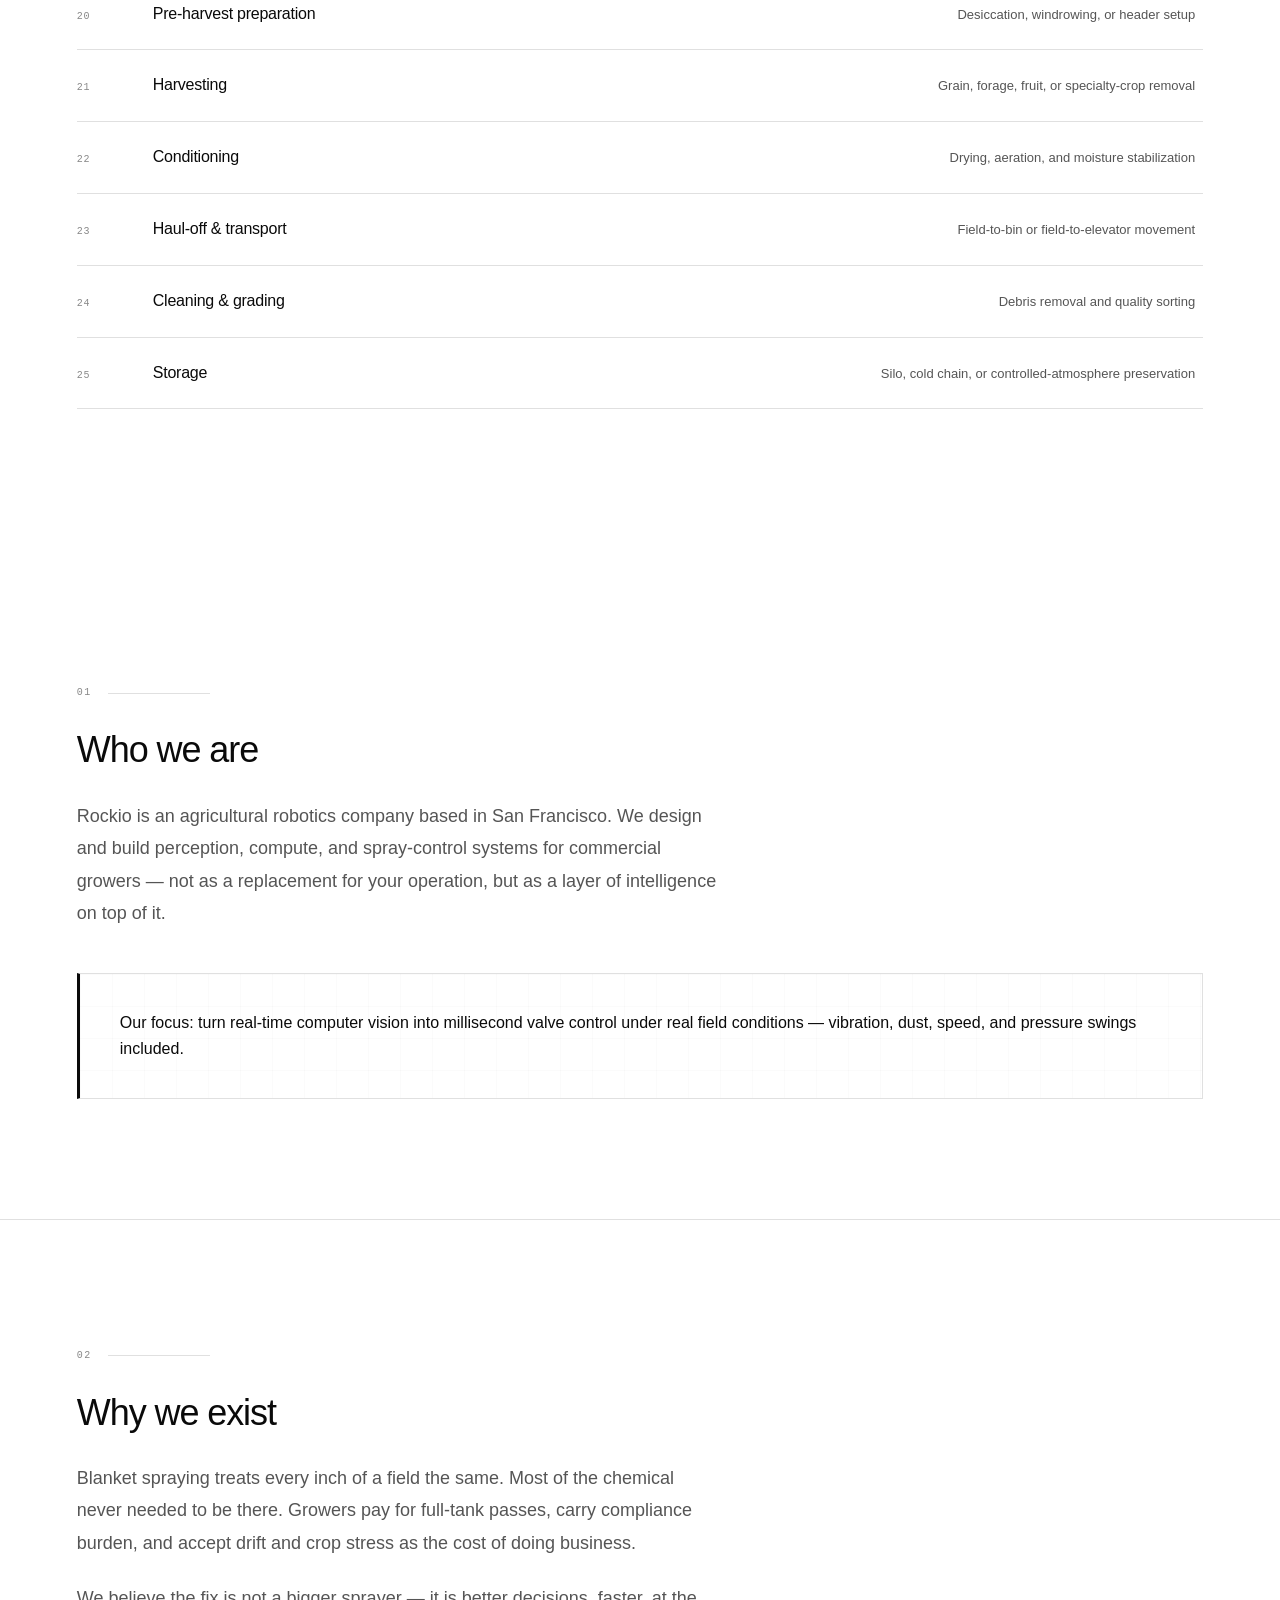
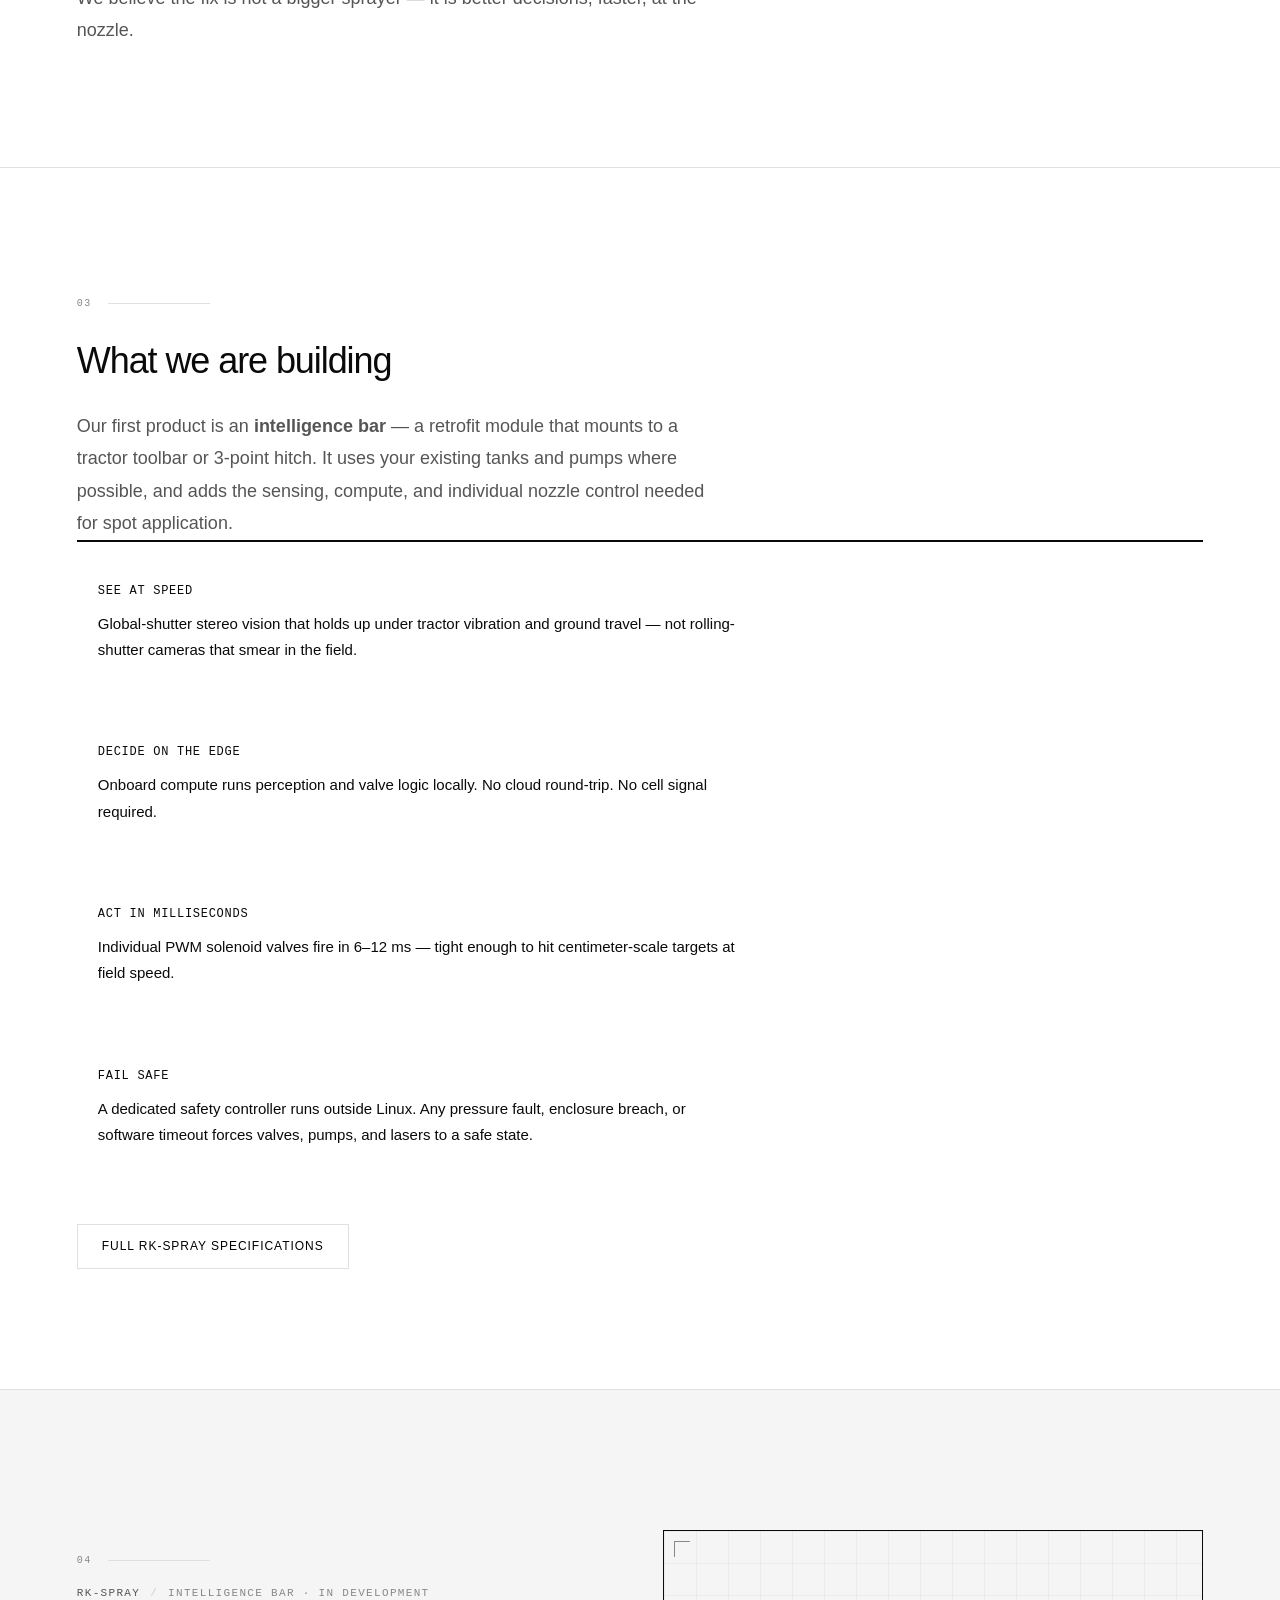
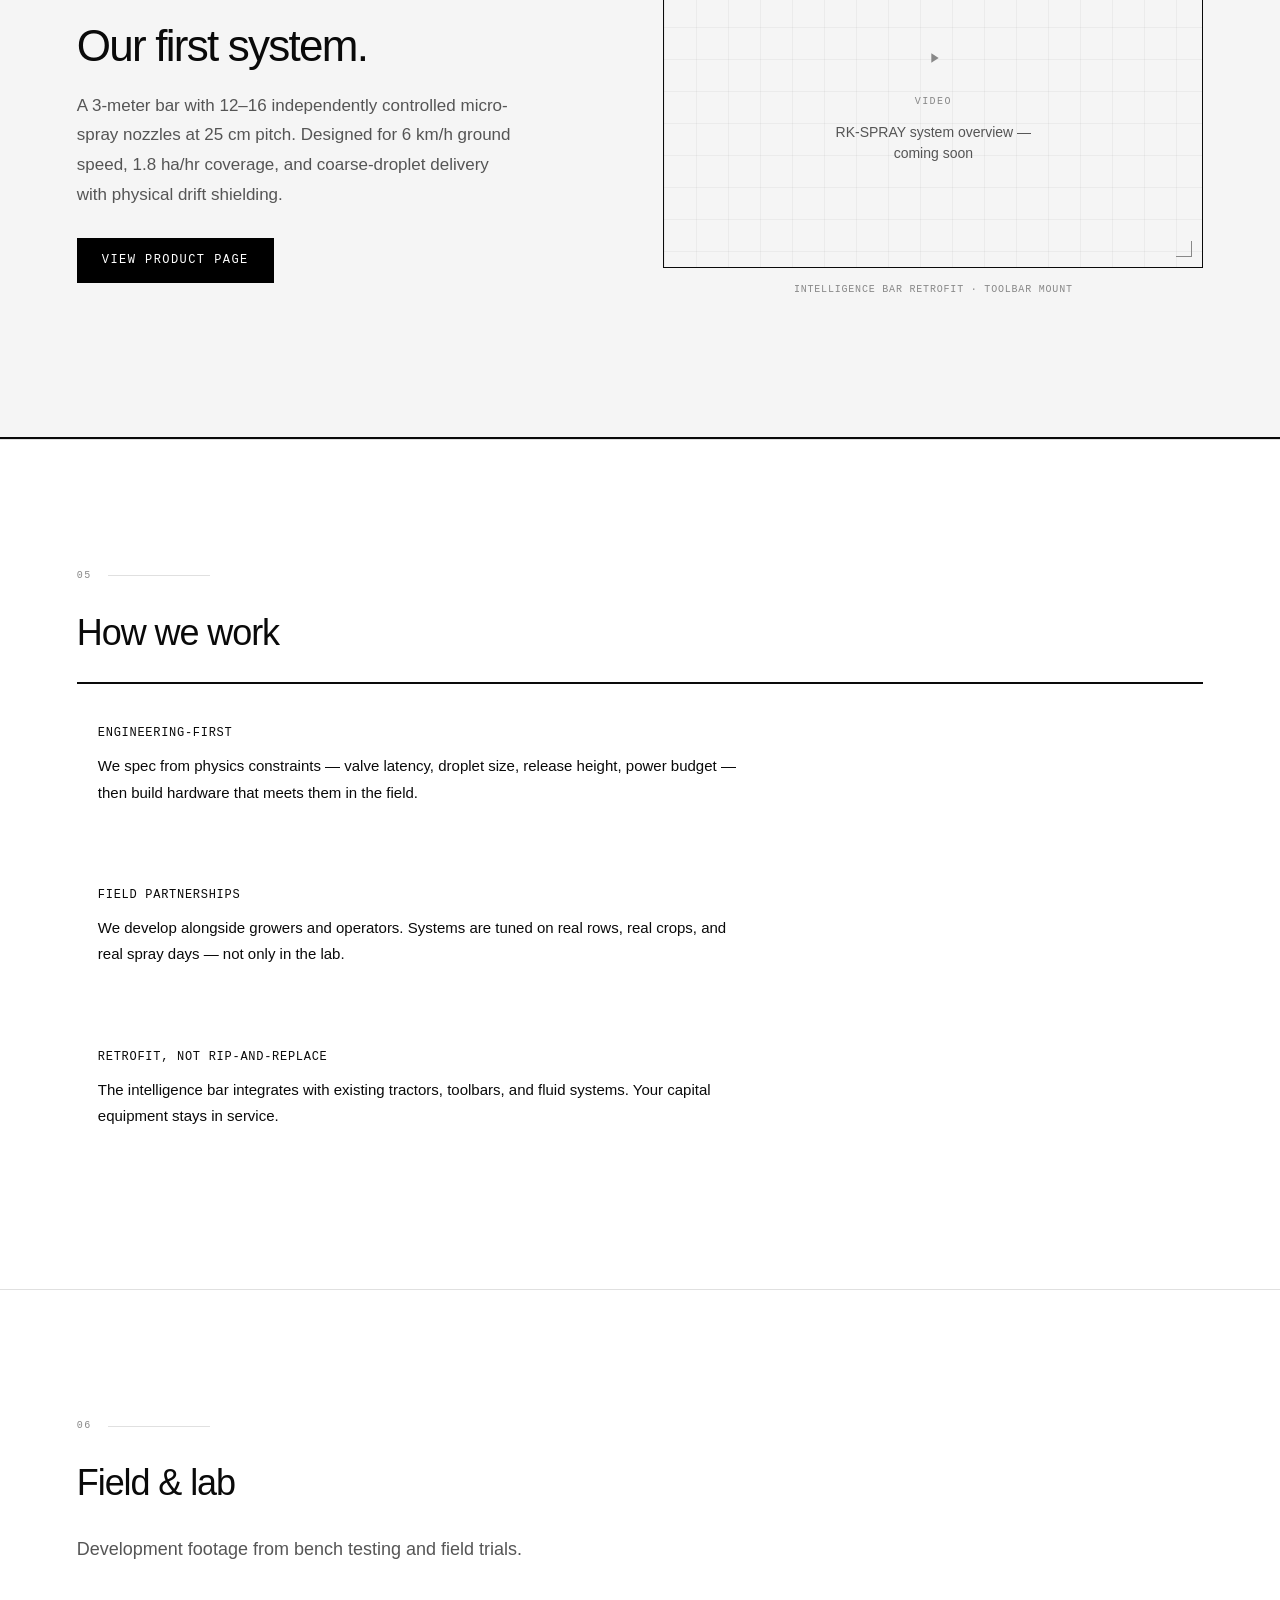
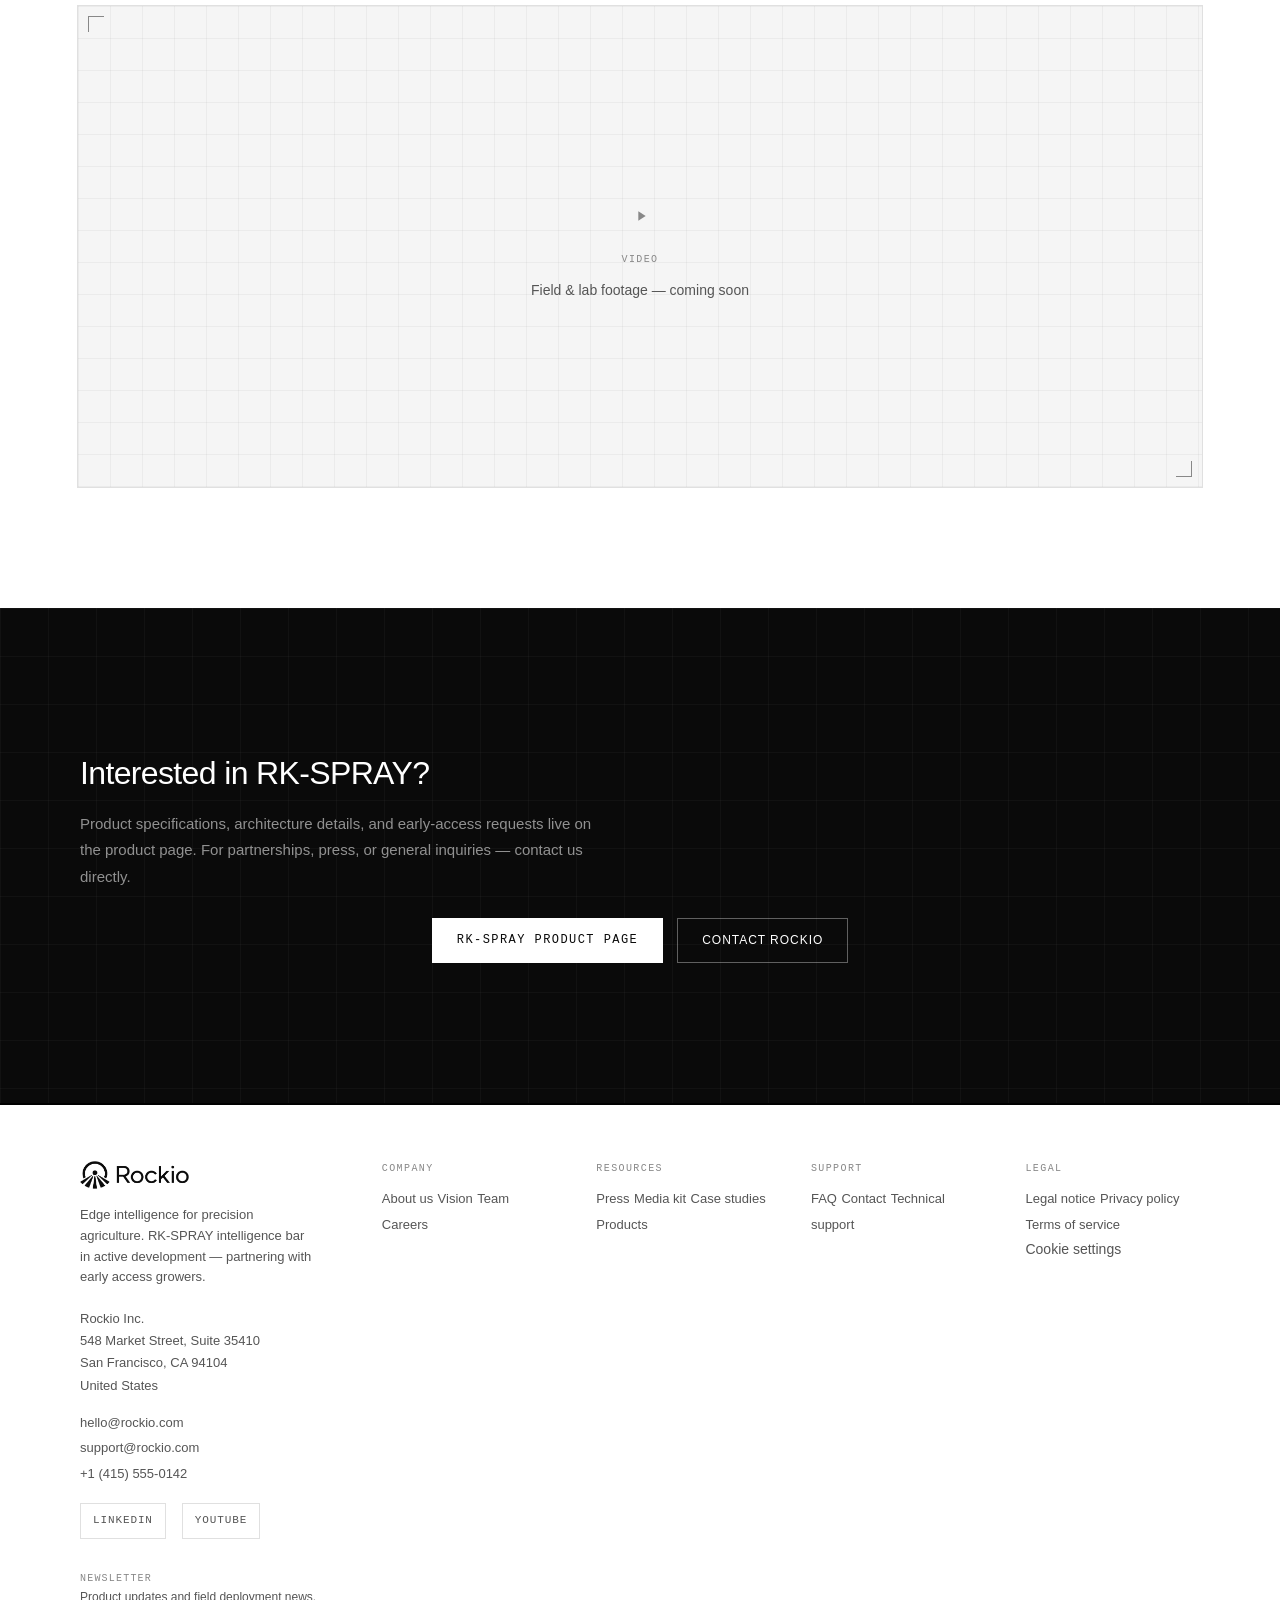
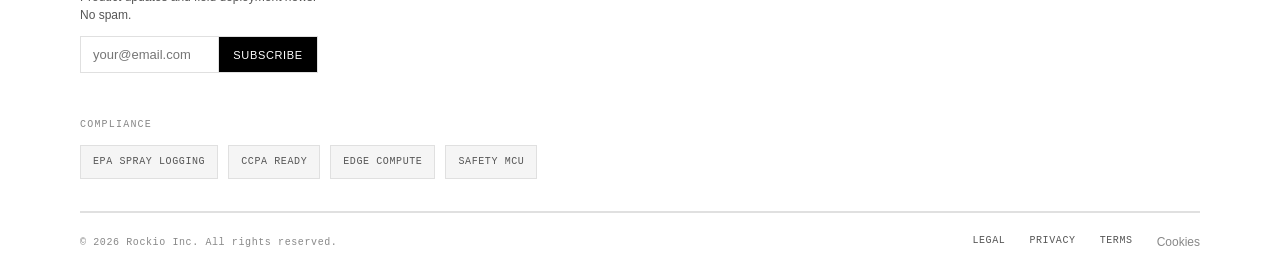
==== commit 74680647: "Add minimal farm-cycle section with phased crop operations. Procedure-manual layout after the hero: " ====
--- a/index.html
+++ b/index.html
@@ -176,6 +176,167 @@
       </div>
     </section>
 
+    <section class="farm-cycle" aria-labelledby="farm-cycle-title">
+      <div class="farm-cycle-inner">
+        <header class="farm-cycle-header">
+          <p class="farm-cycle-label">Autonomous operations</p>
+          <h2 class="farm-cycle-title" id="farm-cycle-title">We made it happen.</h2>
+          <p class="farm-cycle-lead">Autonomous robots for every operation in the crop cycle — from soil prep and planting through in-season care to harvest and post-harvest handling.</p>
+        </header>
+
+        <div class="farm-cycle-procedures">
+          <div class="farm-cycle-phase">
+            <h3 class="farm-cycle-phase-label">Pre-plant</h3>
+            <ol class="farm-cycle-steps" start="1">
+              <li>
+                <span class="farm-cycle-step-num" aria-hidden="true">01</span>
+                <span class="farm-cycle-step-name">Field planning</span>
+                <span class="farm-cycle-step-desc">Crop selection, rotation, and acreage allocation</span>
+              </li>
+              <li>
+                <span class="farm-cycle-step-num" aria-hidden="true">02</span>
+                <span class="farm-cycle-step-name">Soil analysis</span>
+                <span class="farm-cycle-step-desc">Testing, fertility mapping, and amendment planning</span>
+              </li>
+              <li>
+                <span class="farm-cycle-step-num" aria-hidden="true">03</span>
+                <span class="farm-cycle-step-name">Residue clearing</span>
+                <span class="farm-cycle-step-desc">Stubble, debris, and obstacle removal</span>
+              </li>
+              <li>
+                <span class="farm-cycle-step-num" aria-hidden="true">04</span>
+                <span class="farm-cycle-step-name">Primary tillage</span>
+                <span class="farm-cycle-step-desc">Deep ripping, plowing, and compaction relief</span>
+              </li>
+              <li>
+                <span class="farm-cycle-step-num" aria-hidden="true">05</span>
+                <span class="farm-cycle-step-name">Seedbed preparation</span>
+                <span class="farm-cycle-step-desc">Secondary tillage and fine tilth</span>
+              </li>
+              <li>
+                <span class="farm-cycle-step-num" aria-hidden="true">06</span>
+                <span class="farm-cycle-step-name">Land leveling</span>
+                <span class="farm-cycle-step-desc">Surface grading for uniform drainage</span>
+              </li>
+              <li>
+                <span class="farm-cycle-step-num" aria-hidden="true">07</span>
+                <span class="farm-cycle-step-name">Pre-plant nutrition</span>
+                <span class="farm-cycle-step-desc">Banded or broadcast fertilizer application</span>
+              </li>
+            </ol>
+          </div>
+
+          <div class="farm-cycle-phase">
+            <h3 class="farm-cycle-phase-label">Planting</h3>
+            <ol class="farm-cycle-steps" start="8">
+              <li>
+                <span class="farm-cycle-step-num" aria-hidden="true">08</span>
+                <span class="farm-cycle-step-name">Planting &amp; sowing</span>
+                <span class="farm-cycle-step-desc">Seed placement at depth and row spacing</span>
+              </li>
+              <li>
+                <span class="farm-cycle-step-num" aria-hidden="true">09</span>
+                <span class="farm-cycle-step-name">Emergence monitoring</span>
+                <span class="farm-cycle-step-desc">Stand counts and germination checks</span>
+              </li>
+            </ol>
+          </div>
+
+          <div class="farm-cycle-phase">
+            <h3 class="farm-cycle-phase-label">In-season</h3>
+            <ol class="farm-cycle-steps" start="10">
+              <li>
+                <span class="farm-cycle-step-num" aria-hidden="true">10</span>
+                <span class="farm-cycle-step-name">Irrigation</span>
+                <span class="farm-cycle-step-desc">Scheduled or sensor-driven water delivery</span>
+              </li>
+              <li>
+                <span class="farm-cycle-step-num" aria-hidden="true">11</span>
+                <span class="farm-cycle-step-name">In-season fertilization</span>
+                <span class="farm-cycle-step-desc">Side-dress or foliar nutrient application</span>
+              </li>
+              <li>
+                <span class="farm-cycle-step-num" aria-hidden="true">12</span>
+                <span class="farm-cycle-step-name">Crop scouting</span>
+                <span class="farm-cycle-step-desc">Canopy health and growth-stage assessment</span>
+              </li>
+              <li>
+                <span class="farm-cycle-step-num" aria-hidden="true">13</span>
+                <span class="farm-cycle-step-name">Weed control</span>
+                <span class="farm-cycle-step-desc">Mechanical, chemical, or robotic suppression</span>
+              </li>
+              <li>
+                <span class="farm-cycle-step-num" aria-hidden="true">14</span>
+                <span class="farm-cycle-step-name">Pest management</span>
+                <span class="farm-cycle-step-desc">Insect monitoring and targeted intervention</span>
+              </li>
+              <li>
+                <span class="farm-cycle-step-num" aria-hidden="true">15</span>
+                <span class="farm-cycle-step-name">Disease control</span>
+                <span class="farm-cycle-step-desc">Preventative and curative crop protection</span>
+              </li>
+              <li>
+                <span class="farm-cycle-step-num" aria-hidden="true">16</span>
+                <span class="farm-cycle-step-name">Precision spraying</span>
+                <span class="farm-cycle-step-desc">Variable-rate herbicide, fungicide, or insecticide</span>
+              </li>
+              <li>
+                <span class="farm-cycle-step-num" aria-hidden="true">17</span>
+                <span class="farm-cycle-step-name">Row cultivation</span>
+                <span class="farm-cycle-step-desc">Between-row soil management and aeration</span>
+              </li>
+              <li>
+                <span class="farm-cycle-step-num" aria-hidden="true">18</span>
+                <span class="farm-cycle-step-name">Canopy management</span>
+                <span class="farm-cycle-step-desc">Pruning, thinning, or defoliation where required</span>
+              </li>
+            </ol>
+          </div>
+
+          <div class="farm-cycle-phase">
+            <h3 class="farm-cycle-phase-label">Harvest &amp; post-harvest</h3>
+            <ol class="farm-cycle-steps" start="19">
+              <li>
+                <span class="farm-cycle-step-num" aria-hidden="true">19</span>
+                <span class="farm-cycle-step-name">Maturity assessment</span>
+                <span class="farm-cycle-step-desc">Moisture, brix, or physiological readiness</span>
+              </li>
+              <li>
+                <span class="farm-cycle-step-num" aria-hidden="true">20</span>
+                <span class="farm-cycle-step-name">Pre-harvest preparation</span>
+                <span class="farm-cycle-step-desc">Desiccation, windrowing, or header setup</span>
+              </li>
+              <li>
+                <span class="farm-cycle-step-num" aria-hidden="true">21</span>
+                <span class="farm-cycle-step-name">Harvesting</span>
+                <span class="farm-cycle-step-desc">Grain, forage, fruit, or specialty-crop removal</span>
+              </li>
+              <li>
+                <span class="farm-cycle-step-num" aria-hidden="true">22</span>
+                <span class="farm-cycle-step-name">Conditioning</span>
+                <span class="farm-cycle-step-desc">Drying, aeration, and moisture stabilization</span>
+              </li>
+              <li>
+                <span class="farm-cycle-step-num" aria-hidden="true">23</span>
+                <span class="farm-cycle-step-name">Haul-off &amp; transport</span>
+                <span class="farm-cycle-step-desc">Field-to-bin or field-to-elevator movement</span>
+              </li>
+              <li>
+                <span class="farm-cycle-step-num" aria-hidden="true">24</span>
+                <span class="farm-cycle-step-name">Cleaning &amp; grading</span>
+                <span class="farm-cycle-step-desc">Debris removal and quality sorting</span>
+              </li>
+              <li>
+                <span class="farm-cycle-step-num" aria-hidden="true">25</span>
+                <span class="farm-cycle-step-name">Storage</span>
+                <span class="farm-cycle-step-desc">Silo, cold chain, or controlled-atmosphere preservation</span>
+              </li>
+            </ol>
+          </div>
+        </div>
+      </div>
+    </section>
+
     <section class="readable-section">
       <p class="section-index">01</p>
       <h2>Who we are</h2>
--- a/authority.css
+++ b/authority.css
@@ -194,6 +194,132 @@
   min-width: 0;
 }
 
+/* ── Farm cycle — procedure manual ── */
+
+.farm-cycle {
+  position: relative;
+  border-top: 1px solid var(--gray-200);
+  padding: clamp(80px, 14vw, 148px) var(--side-pad);
+  background: var(--white);
+}
+
+.farm-cycle-inner {
+  max-width: calc(var(--max-width) + 120px);
+  margin: 0 auto;
+}
+
+.farm-cycle-header {
+  max-width: 40rem;
+  margin-bottom: clamp(56px, 8vw, 88px);
+  padding-left: clamp(24px, 3vw, 40px);
+  border-left: 1px solid var(--gray-200);
+}
+
+.farm-cycle-label {
+  font-family: var(--font-mono);
+  font-size: 0.625rem;
+  letter-spacing: 0.14em;
+  text-transform: uppercase;
+  color: var(--gray-400);
+  margin-bottom: clamp(20px, 3vw, 28px);
+}
+
+.farm-cycle-title {
+  font-size: clamp(2.25rem, 5.5vw, 4.25rem);
+  font-weight: 400;
+  letter-spacing: -0.04em;
+  line-height: 1.06;
+  margin-bottom: clamp(20px, 3vw, 28px);
+  color: var(--ink);
+}
+
+.farm-cycle-lead {
+  font-size: clamp(1rem, 2.2vw, 1.125rem);
+  line-height: 1.75;
+  color: var(--gray-600);
+  max-width: 36rem;
+}
+
+.farm-cycle-procedures {
+  border-top: 1px solid var(--ink);
+}
+
+.farm-cycle-phase + .farm-cycle-phase {
+  margin-top: clamp(32px, 5vw, 48px);
+}
+
+.farm-cycle-phase-label {
+  font-family: var(--font-mono);
+  font-size: 0.625rem;
+  font-weight: 500;
+  letter-spacing: 0.14em;
+  text-transform: uppercase;
+  color: var(--gray-400);
+  padding: clamp(20px, 3vw, 28px) 0 clamp(12px, 2vw, 16px);
+  border-bottom: 1px solid var(--gray-200);
+}
+
+.farm-cycle-steps {
+  list-style: none;
+}
+
+.farm-cycle-steps li {
+  display: grid;
+  grid-template-columns: 44px 1fr;
+  gap: 16px 24px;
+  padding: clamp(18px, 2.5vw, 24px) 0;
+  border-bottom: 1px solid var(--gray-200);
+  align-items: baseline;
+}
+
+.farm-cycle-step-num {
+  font-family: var(--font-mono);
+  font-size: 0.625rem;
+  letter-spacing: 0.08em;
+  color: var(--gray-400);
+}
+
+.farm-cycle-step-name {
+  font-size: clamp(0.9375rem, 2vw, 1rem);
+  font-weight: 400;
+  letter-spacing: -0.015em;
+  color: var(--ink);
+  line-height: 1.35;
+}
+
+.farm-cycle-step-desc {
+  grid-column: 2;
+  font-size: 0.8125rem;
+  line-height: 1.6;
+  color: var(--gray-600);
+}
+
+@media (min-width: 901px) {
+  .farm-cycle-steps li {
+    grid-template-columns: 44px minmax(160px, 220px) 1fr;
+    gap: 0 32px;
+    padding-right: 8px;
+  }
+
+  .farm-cycle-step-name {
+    grid-column: 2;
+  }
+
+  .farm-cycle-step-desc {
+    grid-column: 3;
+    text-align: right;
+    max-width: 28rem;
+    justify-self: end;
+  }
+}
+
+@media (max-width: 768px) {
+  .farm-cycle-header {
+    padding-left: 0;
+    border-left: none;
+  }
+}
+
 /* Schematic frame on flagship video */
 .home-flagship-visual .video-slot-frame {
   border: 1px solid var(--ink);
@@ -681,6 +807,9 @@
 .readable-list li.reveal:nth-child(3) { transition-delay: 120ms; }
 .readable-list li.reveal:nth-child(4) { transition-delay: 180ms; }
 
+.farm-cycle-steps li.reveal:nth-child(odd) { transition-delay: 0ms; }
+.farm-cycle-steps li.reveal:nth-child(even) { transition-delay: 40ms; }
+
 .stat-simple-item.reveal:nth-child(1) { transition-delay: 0ms; }
 .stat-simple-item.reveal:nth-child(2) { transition-delay: 80ms; }
 .stat-simple-item.reveal:nth-child(3) { transition-delay: 160ms; }
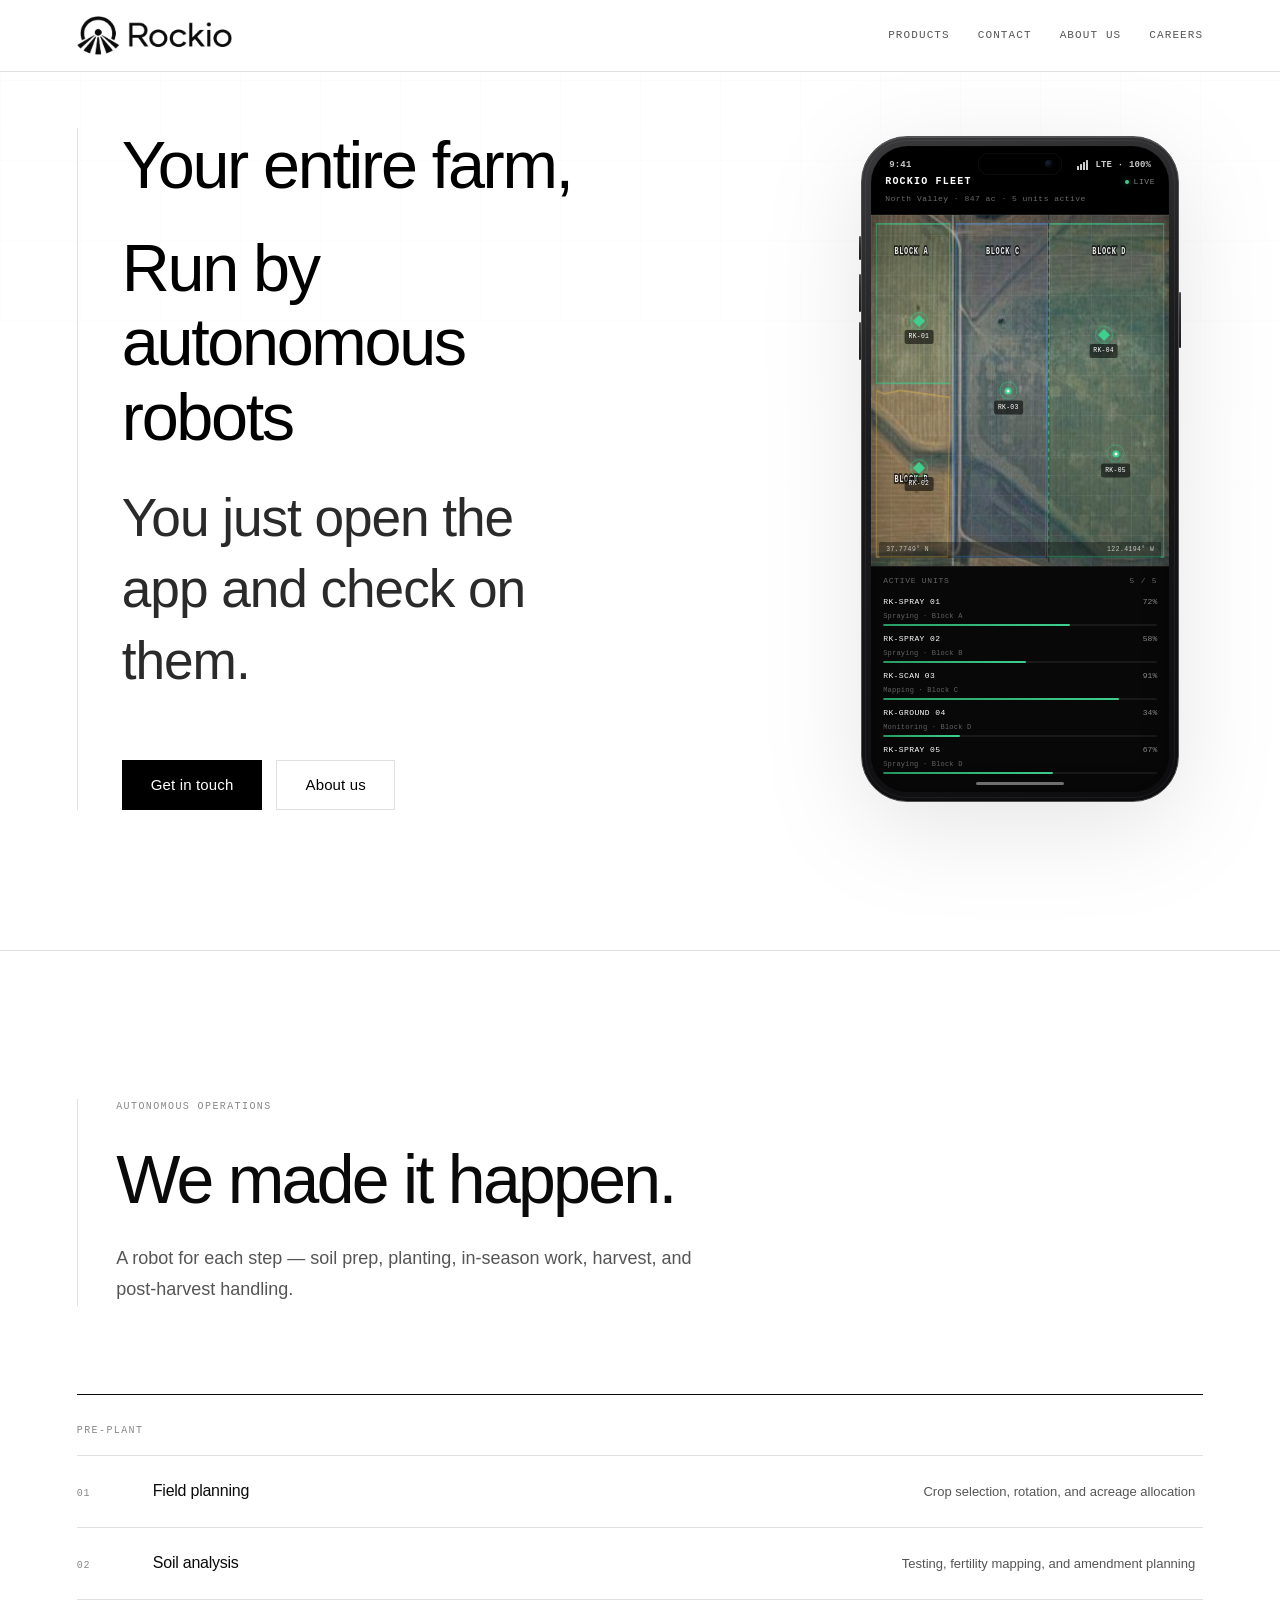
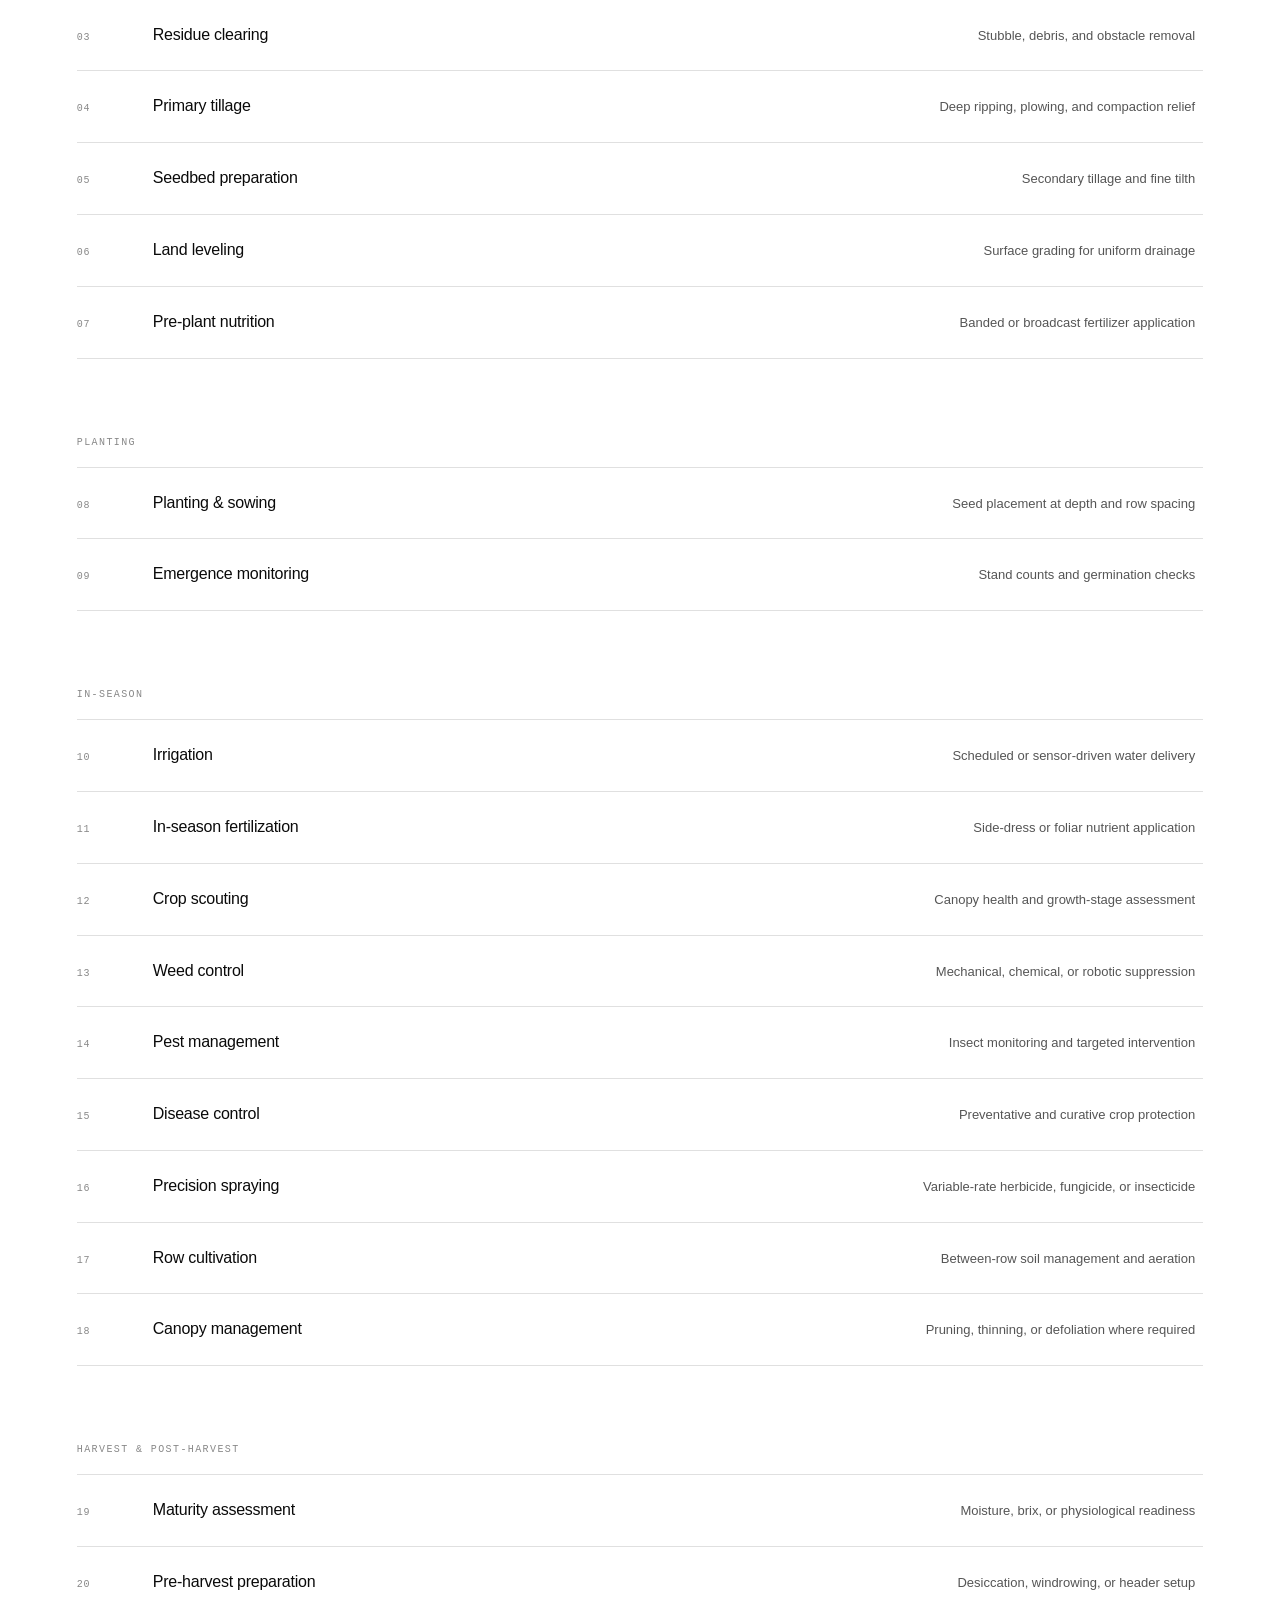
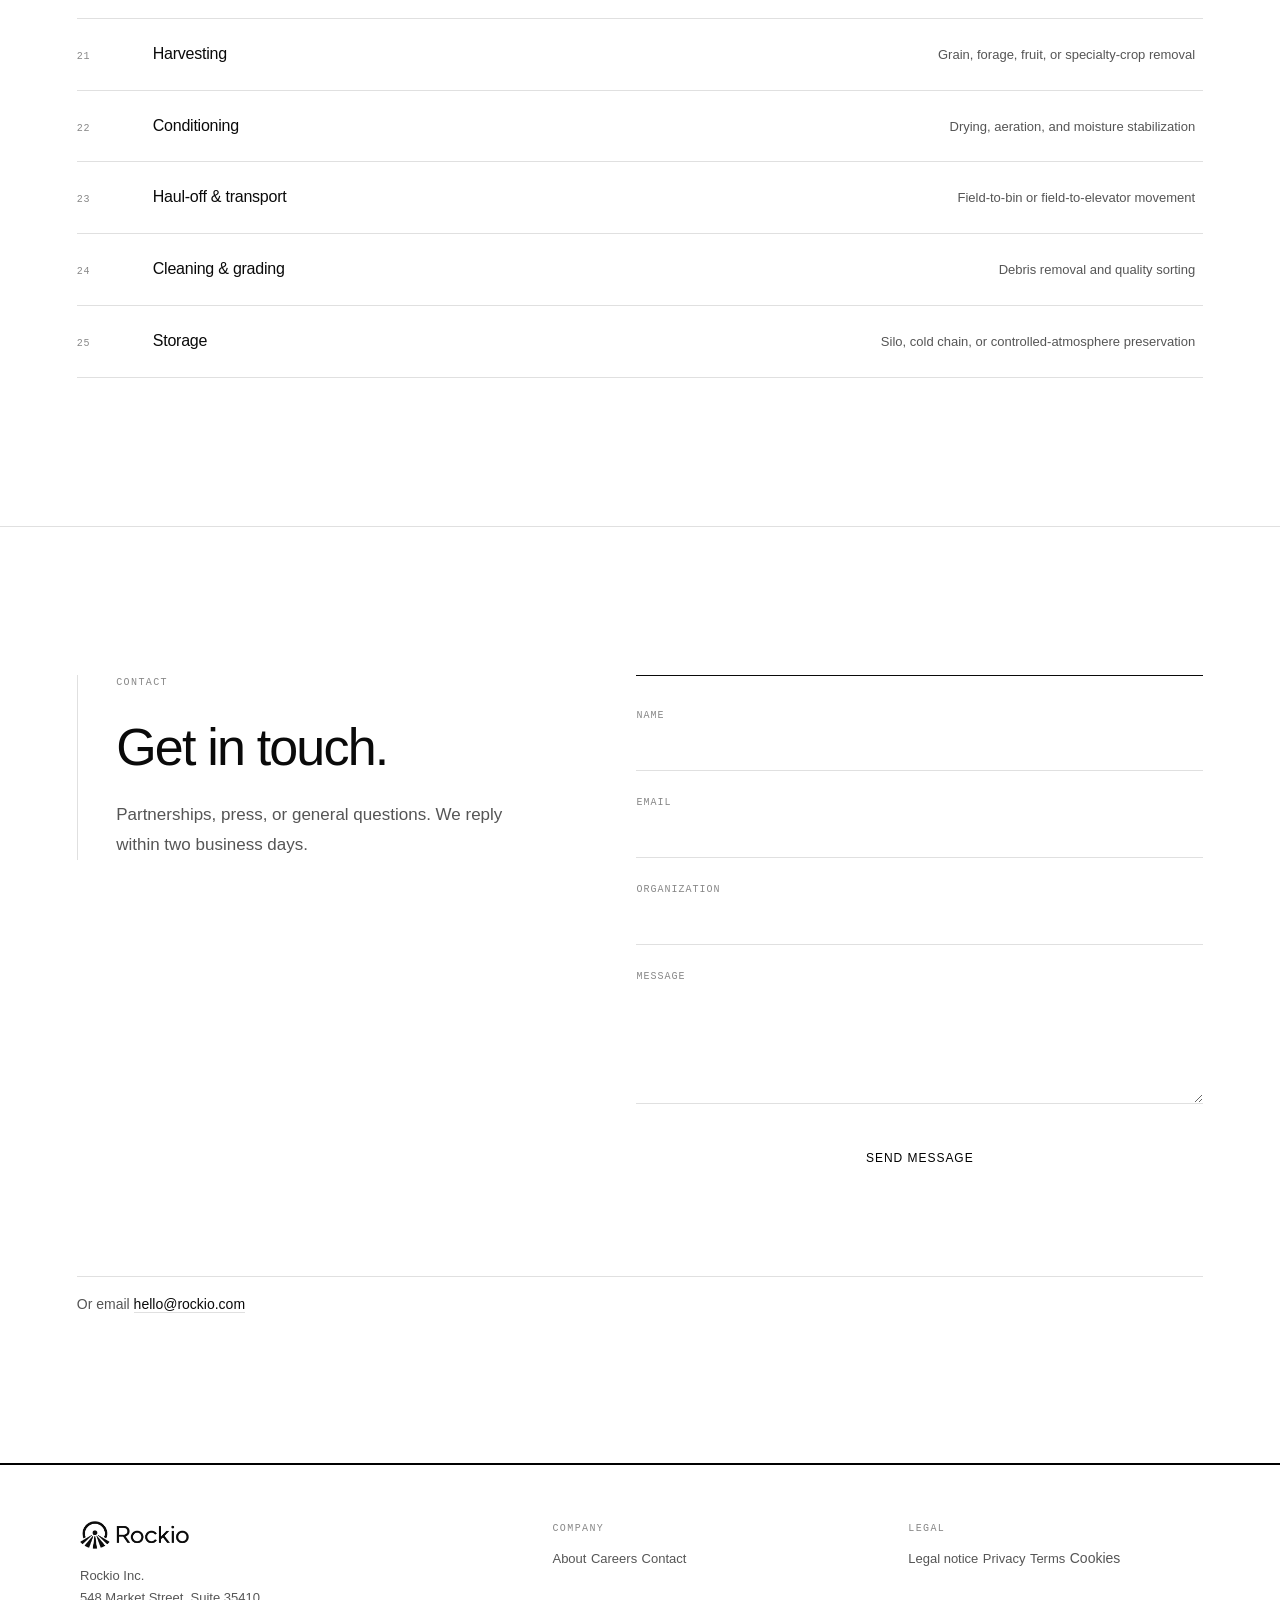
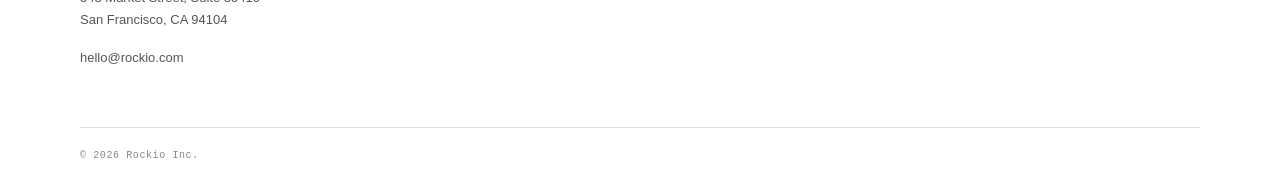
==== commit 554df60a: "Streamline homepage to hero, crop cycle, and working contact form. Remove extra homepage sections, a" ====
--- a/index.html
+++ b/index.html
@@ -3,8 +3,8 @@
 <head>
   <meta charset="UTF-8">
   <meta name="viewport" content="width=device-width, initial-scale=1.0, viewport-fit=cover">
-  <title>Rockio — Precision Agriculture Intelligence</title>
-  <meta name="description" content="Rockio builds edge intelligence for precision spraying — retrofit systems that mount to your existing tractor and toolbar.">
+  <title>Rockio — Agricultural Robotics</title>
+  <meta name="description" content="Rockio builds autonomous robots for commercial farming — from soil prep through harvest.">
   <link rel="stylesheet" href="styles.css">
   <link rel="stylesheet" href="video-slot.css">
   <link rel="stylesheet" href="hero-app.css">
@@ -19,7 +19,7 @@
     <nav class="site-nav" aria-label="Primary">
       <div class="site-nav-links">
         <a href="products.html">Products</a>
-        <a href="contact.html">Contact</a>
+        <a href="#contact">Contact</a>
         <a href="about.html">About us</a>
         <a href="careers.html">Careers</a>
       </div>
@@ -33,7 +33,7 @@
   <div class="mobile-menu" aria-hidden="true">
     <nav aria-label="Mobile">
       <a href="products.html">Products</a>
-      <a href="contact.html">Contact</a>
+      <a href="#contact">Contact</a>
       <a href="about.html">About us</a>
       <a href="careers.html">Careers</a>
     </nav>
@@ -50,7 +50,7 @@
             <span class="hero-title-line hero-title-line--soft">You just open the app and check on them.</span>
           </h1>
           <div class="hero-actions">
-            <a href="contact.html" class="cta cta-app">Download app</a>
+            <a href="#contact" class="cta cta-app">Get in touch</a>
             <a href="about.html" class="cta-secondary">About us</a>
           </div>
         </div>
@@ -181,7 +181,7 @@
         <header class="farm-cycle-header">
           <p class="farm-cycle-label">Autonomous operations</p>
           <h2 class="farm-cycle-title" id="farm-cycle-title">We made it happen.</h2>
-          <p class="farm-cycle-lead">Autonomous robots for every operation in the crop cycle — from soil prep and planting through in-season care to harvest and post-harvest handling.</p>
+          <p class="farm-cycle-lead">A robot for each step — soil prep, planting, in-season work, harvest, and post-harvest handling.</p>
         </header>
 
         <div class="farm-cycle-procedures">
@@ -337,132 +337,42 @@
       </div>
     </section>
 
-    <section class="readable-section">
-      <p class="section-index">01</p>
-      <h2>Who we are</h2>
-      <p class="readable-lead">Rockio is an agricultural robotics company based in San Francisco. We design and build perception, compute, and spray-control systems for commercial growers — not as a replacement for your operation, but as a layer of intelligence on top of it.</p>
-      <div class="plain-box">
-        <p><strong>Our focus:</strong> turn real-time computer vision into millisecond valve control under real field conditions — vibration, dust, speed, and pressure swings included.</p>
+    <section class="home-contact" id="contact" aria-labelledby="contact-title">
+      <div class="home-contact-inner">
+        <header class="home-contact-header">
+          <p class="home-contact-label">Contact</p>
+          <h2 class="home-contact-title" id="contact-title">Get in touch.</h2>
+          <p class="home-contact-lead">Partnerships, press, or general questions. We reply within two business days.</p>
+        </header>
+        <form class="home-contact-form contact-form" method="post">
+          <p class="form-status" role="status" aria-live="polite" hidden></p>
+          <label>
+            <span>Name</span>
+            <input type="text" name="name" required autocomplete="name">
+          </label>
+          <label>
+            <span>Email</span>
+            <input type="email" name="email" required autocomplete="email">
+          </label>
+          <label>
+            <span>Organization</span>
+            <input type="text" name="organization" autocomplete="organization">
+          </label>
+          <label>
+            <span>Message</span>
+            <textarea name="message" rows="5" required></textarea>
+          </label>
+          <button type="submit" class="cta">Send message</button>
+        </form>
+        <p class="home-contact-direct">Or email <a href="mailto:hello@rockio.com">hello@rockio.com</a></p>
       </div>
     </section>
 
-    <section class="readable-section">
-      <p class="section-index">02</p>
-      <h2>Why we exist</h2>
-      <p class="readable-lead">Blanket spraying treats every inch of a field the same. Most of the chemical never needed to be there. Growers pay for full-tank passes, carry compliance burden, and accept drift and crop stress as the cost of doing business.</p>
-      <p class="readable-lead">We believe the fix is not a bigger sprayer — it is better decisions, faster, at the nozzle.</p>
-    </section>
-
-    <section class="readable-section">
-      <p class="section-index">03</p>
-      <h2>What we are building</h2>
-      <p class="readable-lead">Our first product is an <strong>intelligence bar</strong> — a retrofit module that mounts to a tractor toolbar or 3-point hitch. It uses your existing tanks and pumps where possible, and adds the sensing, compute, and individual nozzle control needed for spot application.</p>
-      <ul class="readable-list">
-        <li>
-          <h3>See at speed</h3>
-          <p>Global-shutter stereo vision that holds up under tractor vibration and ground travel — not rolling-shutter cameras that smear in the field.</p>
-        </li>
-        <li>
-          <h3>Decide on the edge</h3>
-          <p>Onboard compute runs perception and valve logic locally. No cloud round-trip. No cell signal required.</p>
-        </li>
-        <li>
-          <h3>Act in milliseconds</h3>
-          <p>Individual PWM solenoid valves fire in 6–12 ms — tight enough to hit centimeter-scale targets at field speed.</p>
-        </li>
-        <li>
-          <h3>Fail safe</h3>
-          <p>A dedicated safety controller runs outside Linux. Any pressure fault, enclosure breach, or software timeout forces valves, pumps, and lasers to a safe state.</p>
-        </li>
-      </ul>
-      <p class="flagship-cta-wrap">
-        <a href="rk-spray.html" class="cta-secondary">Full RK-SPRAY specifications</a>
-      </p>
-    </section>
-
-    <section class="home-flagship">
-      <div class="home-flagship-inner">
-        <div class="home-flagship-copy">
-          <p class="section-index">04</p>
-          <p class="product-meta product-meta-light">
-            <span class="product-id">RK-SPRAY</span>
-            <span class="product-meta-divider" aria-hidden="true">/</span>
-            <span class="product-status">Intelligence bar · In development</span>
-          </p>
-          <h2>Our first system.</h2>
-          <p class="readable-lead">A 3-meter bar with 12–16 independently controlled micro-spray nozzles at 25 cm pitch. Designed for 6 km/h ground speed, 1.8 ha/hr coverage, and coarse-droplet delivery with physical drift shielding.</p>
-          <a href="rk-spray.html" class="cta flagship-cta">View product page</a>
-        </div>
-        <figure class="home-flagship-visual video-slot">
-          <div class="video-slot-frame">
-            <video class="video-slot-player" controls playsinline preload="metadata" title="RK-SPRAY system overview">
-              <!-- <source src="videos/rk-spray-overview.mp4" type="video/mp4"> -->
-            </video>
-            <div class="video-slot-placeholder">
-              <div class="video-slot-icon" aria-hidden="true">
-                <svg viewBox="0 0 24 24" fill="currentColor" aria-hidden="true"><path d="M8 5v14l11-7z"/></svg>
-              </div>
-              <span class="video-slot-label">Video</span>
-              <p class="video-slot-title">RK-SPRAY system overview — coming soon</p>
-            </div>
-          </div>
-          <figcaption class="video-slot-caption">Intelligence bar retrofit · Toolbar mount</figcaption>
-        </figure>
-      </div>
-    </section>
-
-    <section class="readable-section">
-      <p class="section-index">05</p>
-      <h2>How we work</h2>
-      <ul class="readable-list">
-        <li>
-          <h3>Engineering-first</h3>
-          <p>We spec from physics constraints — valve latency, droplet size, release height, power budget — then build hardware that meets them in the field.</p>
-        </li>
-        <li>
-          <h3>Field partnerships</h3>
-          <p>We develop alongside growers and operators. Systems are tuned on real rows, real crops, and real spray days — not only in the lab.</p>
-        </li>
-        <li>
-          <h3>Retrofit, not rip-and-replace</h3>
-          <p>The intelligence bar integrates with existing tractors, toolbars, and fluid systems. Your capital equipment stays in service.</p>
-        </li>
-      </ul>
-    </section>
-
-    <section class="readable-section video-slot video-slot-wide section-video">
-      <p class="section-index">06</p>
-      <h2>Field &amp; lab</h2>
-      <p class="readable-lead">Development footage from bench testing and field trials.</p>
-      <div class="video-slot-frame">
-        <video class="video-slot-player" controls playsinline preload="metadata" title="Rockio field and lab footage">
-          <!-- <source src="videos/field-lab.mp4" type="video/mp4"> -->
-        </video>
-        <div class="video-slot-placeholder">
-          <div class="video-slot-icon" aria-hidden="true">
-            <svg viewBox="0 0 24 24" fill="currentColor" aria-hidden="true"><path d="M8 5v14l11-7z"/></svg>
-          </div>
-          <span class="video-slot-label">Video</span>
-          <p class="video-slot-title">Field &amp; lab footage — coming soon</p>
-        </div>
-      </div>
-    </section>
-
-    <section class="page-cta">
-      <div class="page-cta-inner">
-        <h2>Interested in RK-SPRAY?</h2>
-        <p>Product specifications, architecture details, and early-access requests live on the product page. For partnerships, press, or general inquiries — contact us directly.</p>
-        <div class="page-cta-actions">
-          <a href="rk-spray.html" class="cta cta-light">RK-SPRAY product page</a>
-          <a href="contact.html" class="cta-secondary cta-secondary-light">Contact Rockio</a>
-        </div>
-      </div>
-    </section>
-
   </main>
 
   <footer class="site-footer"></footer>
 
+  <script src="form-config.js"></script>
   <script src="partials.js"></script>
   <script src="script.js"></script>
 </body>
--- a/authority.css
+++ b/authority.css
@@ -320,6 +320,186 @@
   }
 }
 
+/* ── Home contact ── */
+
+.home-contact {
+  border-top: 1px solid var(--gray-200);
+  padding: clamp(80px, 14vw, 148px) var(--side-pad);
+  background: var(--white);
+}
+
+.home-contact-inner {
+  max-width: calc(var(--max-width) + 120px);
+  margin: 0 auto;
+  display: grid;
+  grid-template-columns: minmax(260px, 0.9fr) minmax(300px, 1.1fr);
+  gap: clamp(48px, 8vw, 96px);
+  align-items: start;
+}
+
+.home-contact-header {
+  padding-left: clamp(24px, 3vw, 40px);
+  border-left: 1px solid var(--gray-200);
+}
+
+.home-contact-label {
+  font-family: var(--font-mono);
+  font-size: 0.625rem;
+  letter-spacing: 0.14em;
+  text-transform: uppercase;
+  color: var(--gray-400);
+  margin-bottom: clamp(20px, 3vw, 28px);
+}
+
+.home-contact-title {
+  font-size: clamp(2rem, 4.5vw, 3.25rem);
+  font-weight: 400;
+  letter-spacing: -0.035em;
+  line-height: 1.1;
+  margin-bottom: clamp(16px, 2.5vw, 24px);
+  color: var(--ink);
+}
+
+.home-contact-lead {
+  font-size: clamp(1rem, 2.2vw, 1.0625rem);
+  line-height: 1.75;
+  color: var(--gray-600);
+  max-width: 28rem;
+}
+
+.home-contact-form {
+  display: flex;
+  flex-direction: column;
+  gap: 24px;
+  border-top: 1px solid var(--ink);
+  padding-top: clamp(24px, 4vw, 32px);
+}
+
+.home-contact-form label {
+  display: flex;
+  flex-direction: column;
+  gap: 8px;
+}
+
+.home-contact-form label span {
+  font-family: var(--font-mono);
+  font-size: 0.625rem;
+  letter-spacing: 0.1em;
+  text-transform: uppercase;
+  color: var(--gray-400);
+}
+
+.home-contact-form input,
+.home-contact-form textarea {
+  font-family: var(--font-sans);
+  font-size: 1rem;
+  padding: 10px 0;
+  border: none;
+  border-bottom: 1px solid var(--gray-200);
+  background: transparent;
+  color: var(--ink);
+  outline: none;
+  resize: vertical;
+  border-radius: 0;
+  transition: border-color 0.2s ease;
+}
+
+.home-contact-form input:focus,
+.home-contact-form textarea:focus {
+  border-bottom-color: var(--ink);
+}
+
+.home-contact-form button {
+  align-self: flex-start;
+  margin-top: 8px;
+  min-width: 160px;
+}
+
+.home-contact-direct {
+  grid-column: 1 / -1;
+  font-size: 0.875rem;
+  color: var(--gray-600);
+  padding-top: clamp(8px, 2vw, 16px);
+  border-top: 1px solid var(--gray-200);
+}
+
+.home-contact-direct a {
+  color: var(--ink);
+  border-bottom: 1px solid var(--gray-200);
+  transition: border-color 0.2s ease;
+}
+
+.home-contact-direct a:hover {
+  border-bottom-color: var(--ink);
+}
+
+.form-status {
+  font-size: 0.875rem;
+  line-height: 1.5;
+  padding: 12px 0;
+}
+
+.form-status--success {
+  color: var(--ink);
+}
+
+.form-status--error {
+  color: var(--gray-600);
+}
+
+@media (max-width: 900px) {
+  .home-contact-inner {
+    grid-template-columns: 1fr;
+    gap: 40px;
+  }
+
+  .home-contact-header {
+    padding-left: 0;
+    border-left: none;
+  }
+
+  .home-contact-direct {
+    margin-top: 8px;
+  }
+}
+
+.home-contact--page {
+  padding-top: calc(var(--header-height) + 56px + env(safe-area-inset-top, 0));
+}
+
+.home-contact-inner--page {
+  grid-template-columns: 1fr;
+  max-width: 40rem;
+}
+
+.home-contact-direct--inline {
+  grid-column: auto;
+  border-top: none;
+  padding-top: 0;
+  margin-top: 20px;
+  font-size: 0.8125rem;
+  color: var(--gray-400);
+}
+
+.footer-main--minimal {
+  grid-template-columns: 1.4fr 1fr 1fr;
+  gap: clamp(32px, 6vw, 64px);
+}
+
+.footer-main--minimal .footer-brand {
+  padding-right: 0;
+}
+
+@media (max-width: 768px) {
+  .footer-main--minimal {
+    grid-template-columns: 1fr 1fr;
+  }
+
+  .footer-main--minimal .footer-brand {
+    grid-column: 1 / -1;
+  }
+}
+
 /* Schematic frame on flagship video */
 .home-flagship-visual .video-slot-frame {
   border: 1px solid var(--ink);
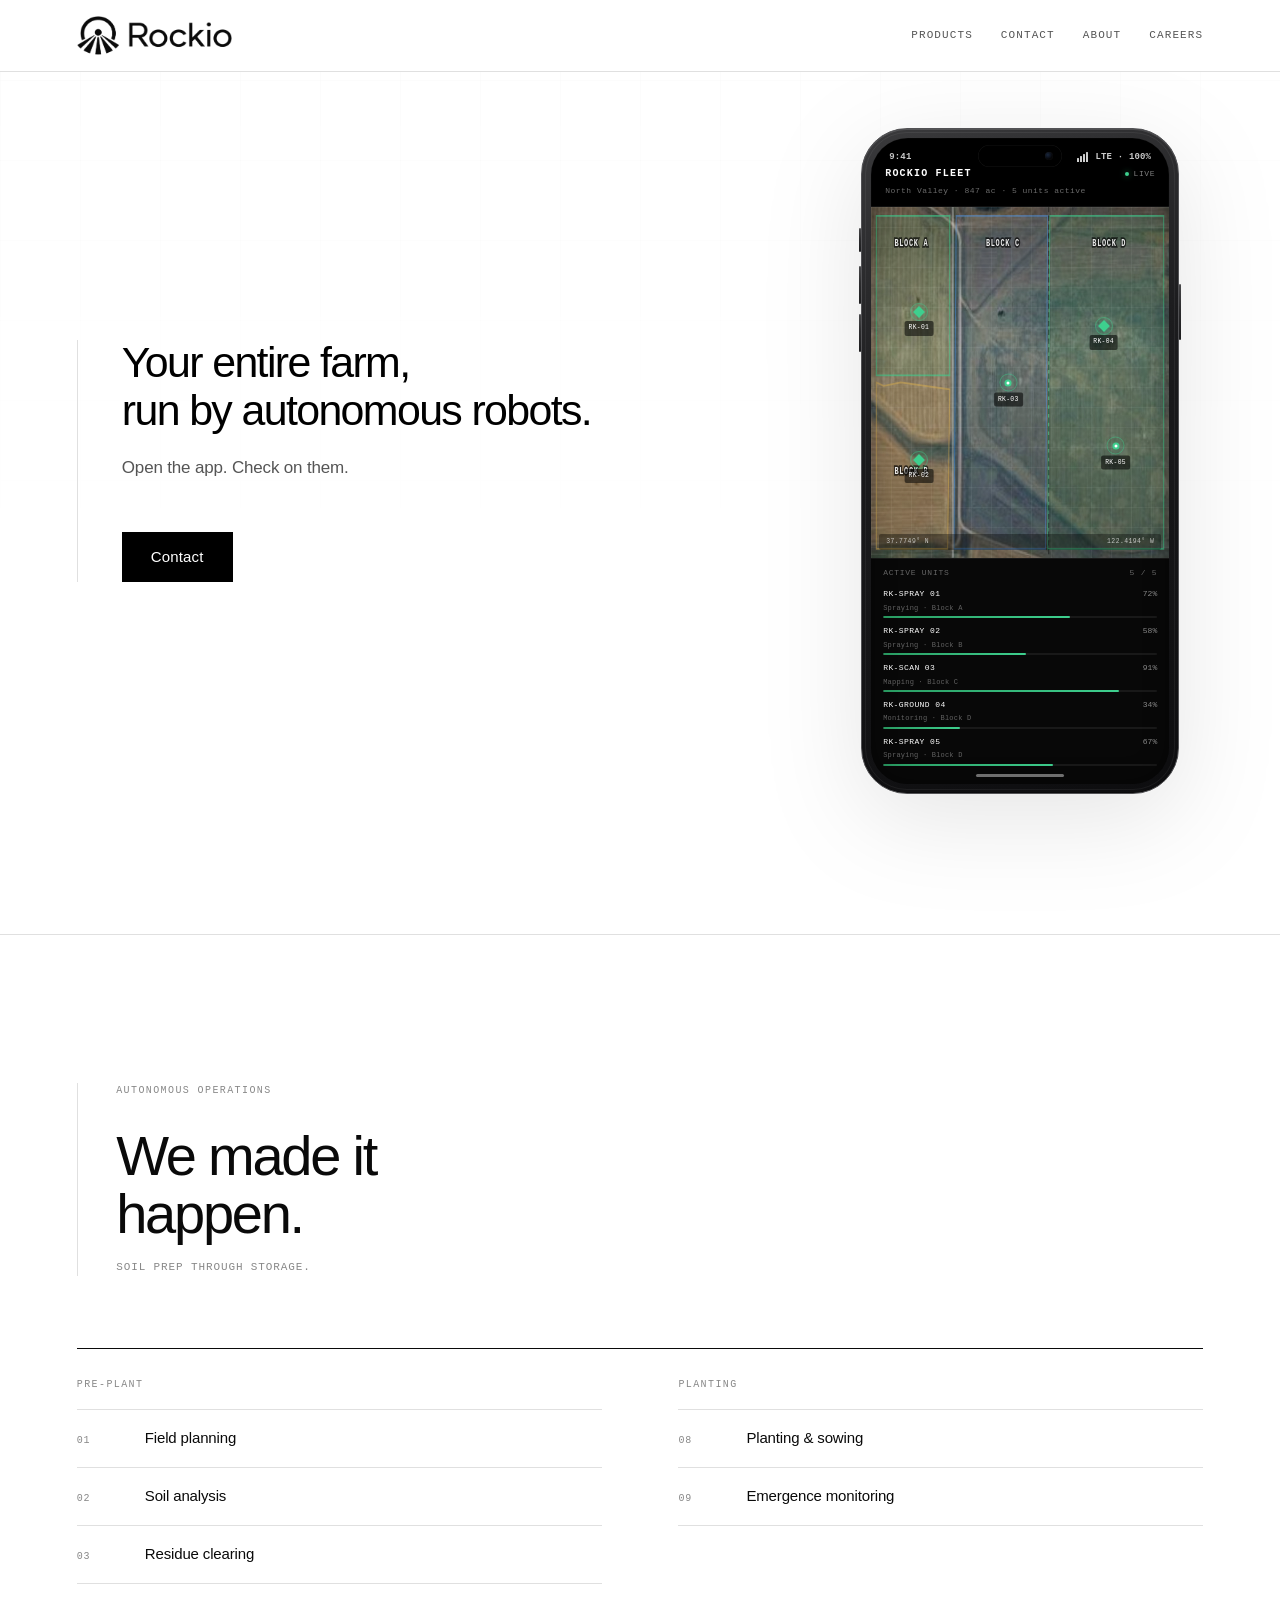
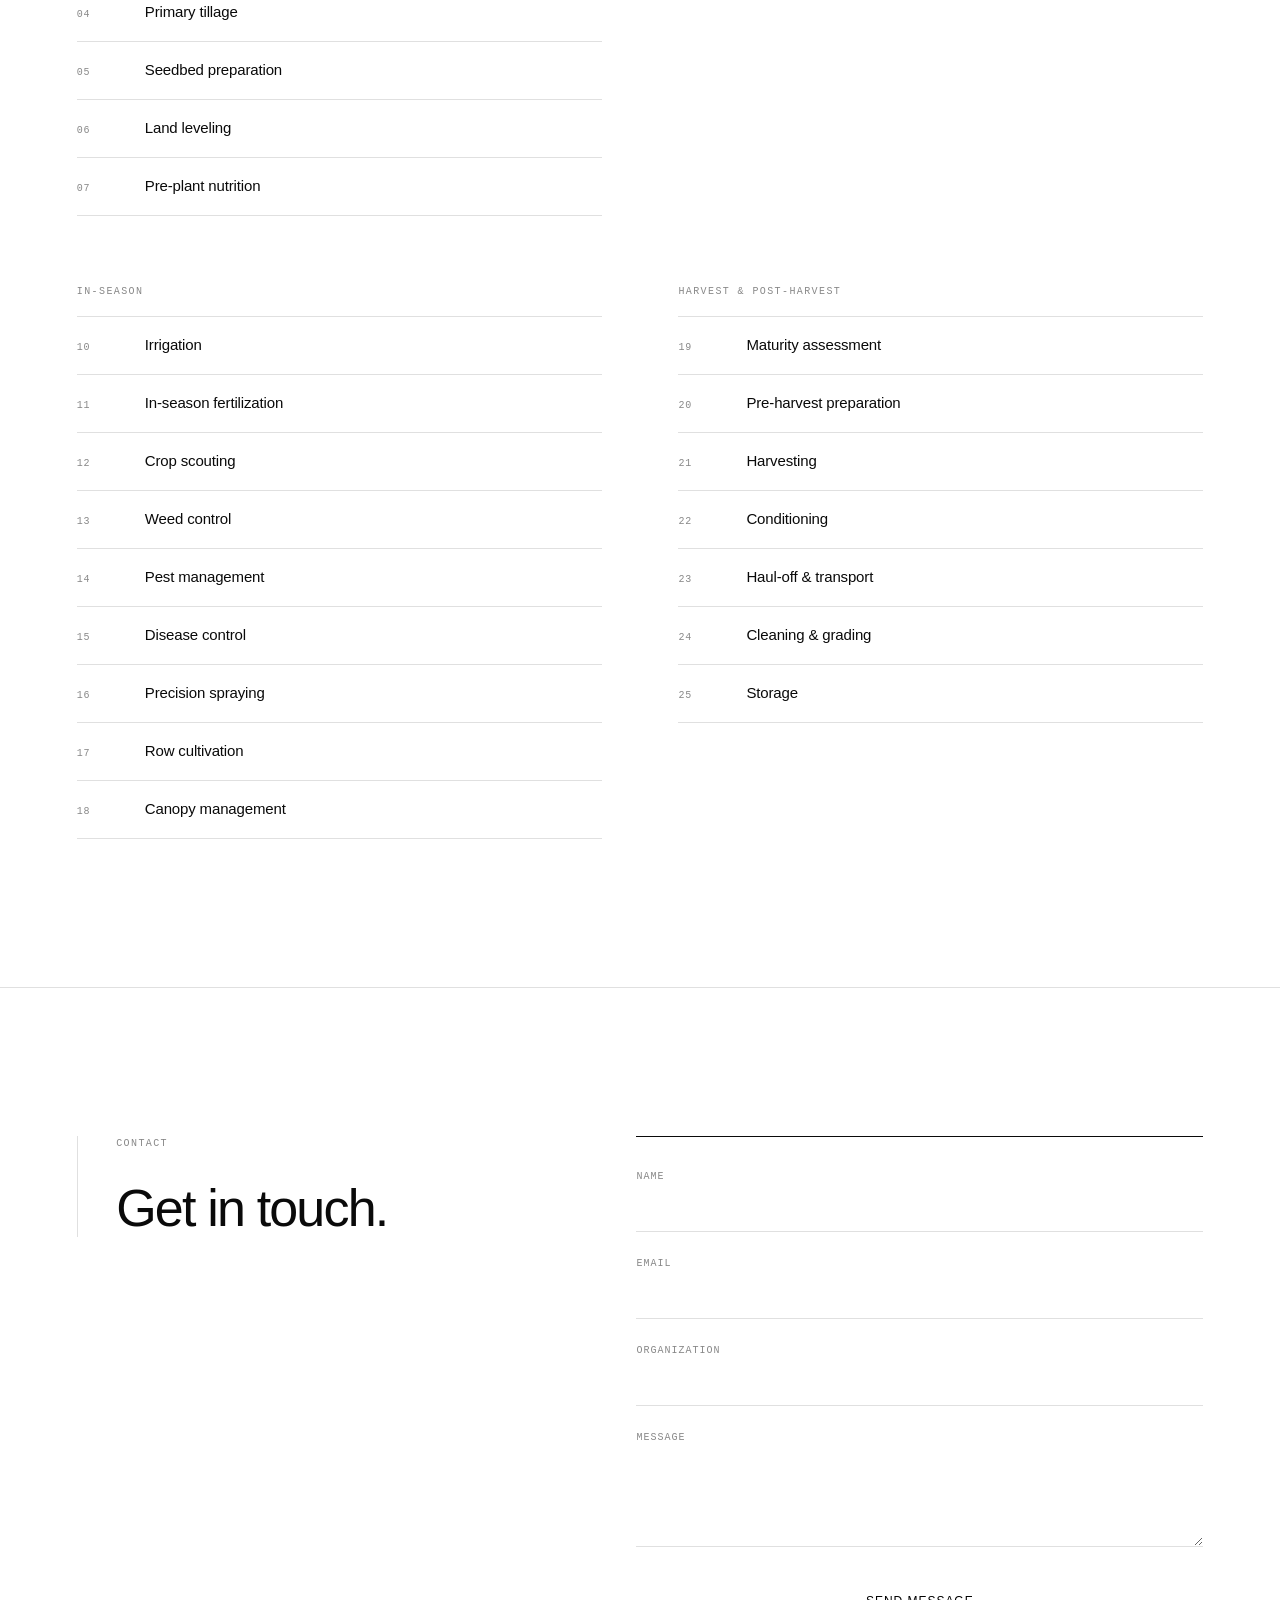
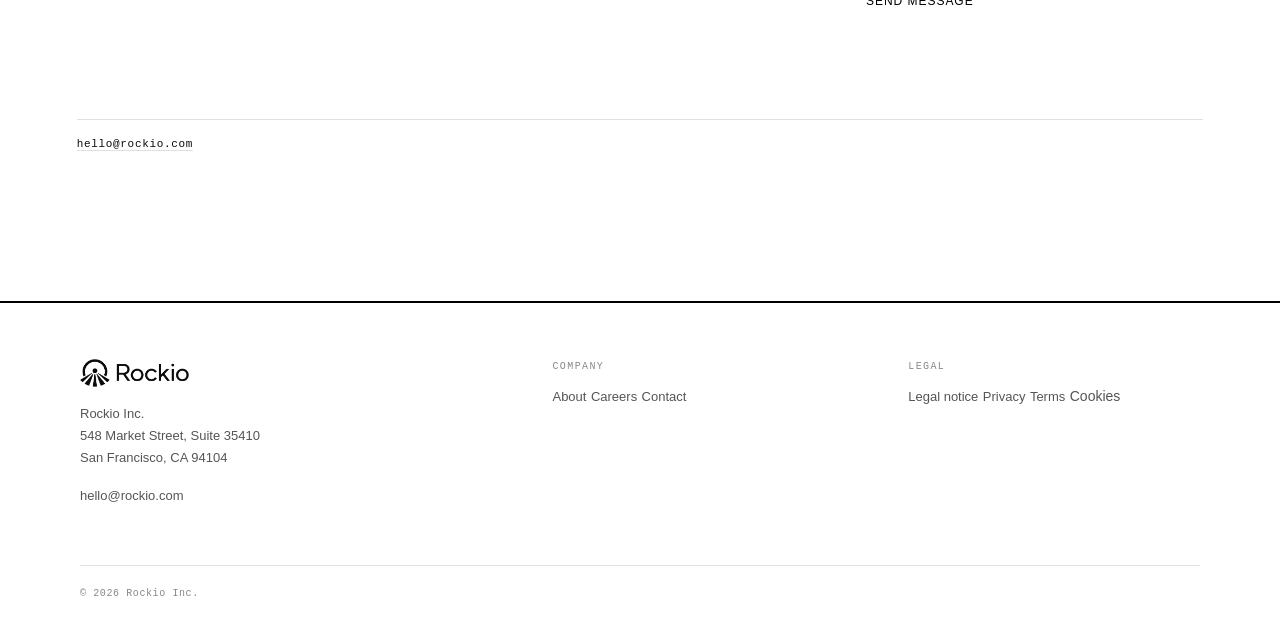
==== commit fbd0ea65: "Fix desktop hero typography and tighten site to institutional minimal. Controlled headline line brea" ====
--- a/index.html
+++ b/index.html
@@ -20,7 +20,7 @@
       <div class="site-nav-links">
         <a href="products.html">Products</a>
         <a href="#contact">Contact</a>
-        <a href="about.html">About us</a>
+        <a href="about.html">About</a>
         <a href="careers.html">Careers</a>
       </div>
     </nav>
@@ -45,13 +45,14 @@
       <div class="hero-inner">
         <div class="hero-content">
           <h1 class="hero-title">
-            <span class="hero-title-line">Your entire farm,</span>
-            <span class="hero-title-line">Run by autonomous robots</span>
-            <span class="hero-title-line hero-title-line--soft">You just open the app and check on them.</span>
+            <span class="hero-title-stack">
+              <span class="hero-title-line">Your entire farm,</span>
+              <span class="hero-title-line">run by autonomous robots.</span>
+            </span>
+            <span class="hero-title-line hero-title-line--soft">Open the app. Check on them.</span>
           </h1>
           <div class="hero-actions">
-            <a href="#contact" class="cta cta-app">Get in touch</a>
-            <a href="about.html" class="cta-secondary">About us</a>
+            <a href="#contact" class="cta cta-app">Contact</a>
           </div>
         </div>
         <figure class="hero-visual hero-app-wrap" aria-label="Rockio fleet command app preview">
@@ -181,7 +182,7 @@
         <header class="farm-cycle-header">
           <p class="farm-cycle-label">Autonomous operations</p>
           <h2 class="farm-cycle-title" id="farm-cycle-title">We made it happen.</h2>
-          <p class="farm-cycle-lead">A robot for each step — soil prep, planting, in-season work, harvest, and post-harvest handling.</p>
+          <p class="farm-cycle-lead">Soil prep through storage.</p>
         </header>
 
         <div class="farm-cycle-procedures">
@@ -342,7 +343,6 @@
         <header class="home-contact-header">
           <p class="home-contact-label">Contact</p>
           <h2 class="home-contact-title" id="contact-title">Get in touch.</h2>
-          <p class="home-contact-lead">Partnerships, press, or general questions. We reply within two business days.</p>
         </header>
         <form class="home-contact-form contact-form" method="post">
           <p class="form-status" role="status" aria-live="polite" hidden></p>
@@ -360,11 +360,11 @@
           </label>
           <label>
             <span>Message</span>
-            <textarea name="message" rows="5" required></textarea>
+            <textarea name="message" rows="4" required></textarea>
           </label>
           <button type="submit" class="cta">Send message</button>
         </form>
-        <p class="home-contact-direct">Or email <a href="mailto:hello@rockio.com">hello@rockio.com</a></p>
+        <p class="home-contact-direct"><a href="mailto:hello@rockio.com">hello@rockio.com</a></p>
       </div>
     </section>
 
--- a/styles.css
+++ b/styles.css
@@ -366,8 +366,8 @@
   margin: 0 auto;
   padding: 0 var(--side-pad);
   display: grid;
-  grid-template-columns: minmax(320px, 1.1fr) minmax(280px, 0.9fr);
-  gap: clamp(56px, 8vw, 104px);
+  grid-template-columns: minmax(340px, 1.15fr) minmax(260px, 0.85fr);
+  gap: clamp(56px, 7vw, 96px);
   align-items: center;
 }
 
@@ -484,7 +484,15 @@
 
 .hero-title-line {
   display: block;
-  margin-top: 0.42em;
+  margin-top: 0.36em;
+}
+
+.hero-title-stack {
+  display: block;
+}
+
+.hero-title-stack .hero-title-line:first-child {
+  margin-top: 0;
 }
 
 .hero-title-line:first-child {
@@ -539,24 +547,37 @@
 
 @media (min-width: 901px) {
   .hero-content {
-    max-width: 40rem;
+    max-width: 31rem;
+    min-width: 300px;
   }
 
   .hero-title {
-    font-size: clamp(3rem, 5.2vw, 5rem);
-    line-height: 1.12;
-    letter-spacing: -0.035em;
-  }
-
-  .hero-title-line {
-    margin-top: 0.38em;
+    font-size: clamp(2.625rem, 3.35vw, 3.75rem);
+    line-height: 1.04;
+    letter-spacing: -0.038em;
+  }
+
+  .hero-title-stack .hero-title-line {
+    margin-top: 0.1em;
+  }
+
+  .hero-title-stack .hero-title-line:first-child {
+    margin-top: 0;
   }
 
   .hero-title-line--soft {
-    font-size: 0.7em;
-    margin-top: 0.5em;
-    line-height: 1.34;
-    color: #2a2a2a;
+    font-size: 1.0625rem;
+    margin-top: 1.35rem;
+    line-height: 1.5;
+    color: var(--gray-600);
+    letter-spacing: -0.01em;
+    max-width: 20rem;
+  }
+}
+
+@media (min-width: 1100px) {
+  .hero-title-stack .hero-title-line {
+    white-space: nowrap;
   }
 }
 
--- a/authority.css
+++ b/authority.css
@@ -136,7 +136,7 @@
   text-align: left;
   padding-left: 0;
   border-left: none;
-  max-width: 32rem;
+  max-width: 28rem;
   margin: 0;
   width: 100%;
 }
@@ -145,6 +145,7 @@
   .hero-content {
     padding-left: clamp(28px, 3.5vw, 44px);
     border-left: 1px solid var(--gray-200);
+    max-width: 31rem;
   }
 }
 
@@ -154,17 +155,22 @@
   letter-spacing: -0.028em;
   max-width: none;
   color: #000;
+  text-wrap: balance;
 }
 
 @media (min-width: 901px) {
   .hero-title {
-    letter-spacing: -0.035em;
+    letter-spacing: -0.038em;
   }
 }
 
 .hero-title-line {
   display: block;
-  margin-top: 0.42em;
+  margin-top: 0.36em;
+}
+
+.hero-title-stack .hero-title-line:first-child {
+  margin-top: 0;
 }
 
 .hero-title-line:first-child {
@@ -172,16 +178,23 @@
 }
 
 .hero-title-line--soft {
-  margin-top: 0.52em;
+  margin-top: 0.75em;
   font-weight: 400;
-  font-size: 0.8em;
-  color: #2a2a2a;
-  letter-spacing: -0.02em;
+  font-size: 0.92em;
+  color: var(--gray-600);
+  letter-spacing: -0.01em;
+}
+
+@media (min-width: 901px) {
+  .hero-title-line--soft {
+    margin-top: 1.35rem;
+    font-size: 1.0625rem;
+  }
 }
 
 .hero-actions {
   justify-content: flex-start;
-  margin-top: clamp(40px, 6vw, 64px);
+  margin-top: clamp(36px, 5vw, 52px);
 }
 
 .hero-actions .cta,
@@ -209,8 +222,8 @@
 }
 
 .farm-cycle-header {
-  max-width: 40rem;
-  margin-bottom: clamp(56px, 8vw, 88px);
+  max-width: 28rem;
+  margin-bottom: clamp(48px, 7vw, 72px);
   padding-left: clamp(24px, 3vw, 40px);
   border-left: 1px solid var(--gray-200);
 }
@@ -225,19 +238,22 @@
 }
 
 .farm-cycle-title {
-  font-size: clamp(2.25rem, 5.5vw, 4.25rem);
+  font-size: clamp(2rem, 4.5vw, 3.5rem);
   font-weight: 400;
   letter-spacing: -0.04em;
-  line-height: 1.06;
-  margin-bottom: clamp(20px, 3vw, 28px);
+  line-height: 1.04;
+  margin-bottom: clamp(12px, 2vw, 16px);
   color: var(--ink);
 }
 
 .farm-cycle-lead {
-  font-size: clamp(1rem, 2.2vw, 1.125rem);
-  line-height: 1.75;
-  color: var(--gray-600);
-  max-width: 36rem;
+  font-family: var(--font-mono);
+  font-size: 0.6875rem;
+  letter-spacing: 0.08em;
+  text-transform: uppercase;
+  line-height: 1.5;
+  color: var(--gray-400);
+  max-width: none;
 }
 
 .farm-cycle-procedures {
@@ -267,9 +283,13 @@
   display: grid;
   grid-template-columns: 44px 1fr;
   gap: 16px 24px;
-  padding: clamp(18px, 2.5vw, 24px) 0;
+  padding: clamp(14px, 2vw, 18px) 0;
   border-bottom: 1px solid var(--gray-200);
   align-items: baseline;
+}
+
+.farm-cycle-step-desc {
+  display: none;
 }
 
 .farm-cycle-step-num {
@@ -280,36 +300,26 @@
 }
 
 .farm-cycle-step-name {
-  font-size: clamp(0.9375rem, 2vw, 1rem);
+  font-size: 0.9375rem;
   font-weight: 400;
-  letter-spacing: -0.015em;
+  letter-spacing: -0.01em;
   color: var(--ink);
   line-height: 1.35;
 }
 
-.farm-cycle-step-desc {
-  grid-column: 2;
-  font-size: 0.8125rem;
-  line-height: 1.6;
-  color: var(--gray-600);
-}
-
-@media (min-width: 901px) {
-  .farm-cycle-steps li {
-    grid-template-columns: 44px minmax(160px, 220px) 1fr;
-    gap: 0 32px;
-    padding-right: 8px;
-  }
-
-  .farm-cycle-step-name {
-    grid-column: 2;
-  }
-
-  .farm-cycle-step-desc {
-    grid-column: 3;
-    text-align: right;
-    max-width: 28rem;
-    justify-self: end;
+@media (min-width: 1200px) {
+  .farm-cycle-procedures {
+    display: grid;
+    grid-template-columns: 1fr 1fr;
+    gap: 0 clamp(48px, 6vw, 80px);
+  }
+
+  .farm-cycle-phase + .farm-cycle-phase {
+    margin-top: 0;
+  }
+
+  .farm-cycle-phase:nth-child(n+3) {
+    margin-top: clamp(32px, 4vw, 40px);
   }
 }
 
@@ -356,15 +366,12 @@
   font-weight: 400;
   letter-spacing: -0.035em;
   line-height: 1.1;
-  margin-bottom: clamp(16px, 2.5vw, 24px);
+  margin-bottom: 0;
   color: var(--ink);
 }
 
 .home-contact-lead {
-  font-size: clamp(1rem, 2.2vw, 1.0625rem);
-  line-height: 1.75;
-  color: var(--gray-600);
-  max-width: 28rem;
+  display: none;
 }
 
 .home-contact-form {
@@ -417,8 +424,10 @@
 
 .home-contact-direct {
   grid-column: 1 / -1;
-  font-size: 0.875rem;
-  color: var(--gray-600);
+  font-family: var(--font-mono);
+  font-size: 0.6875rem;
+  letter-spacing: 0.06em;
+  color: var(--gray-400);
   padding-top: clamp(8px, 2vw, 16px);
   border-top: 1px solid var(--gray-200);
 }
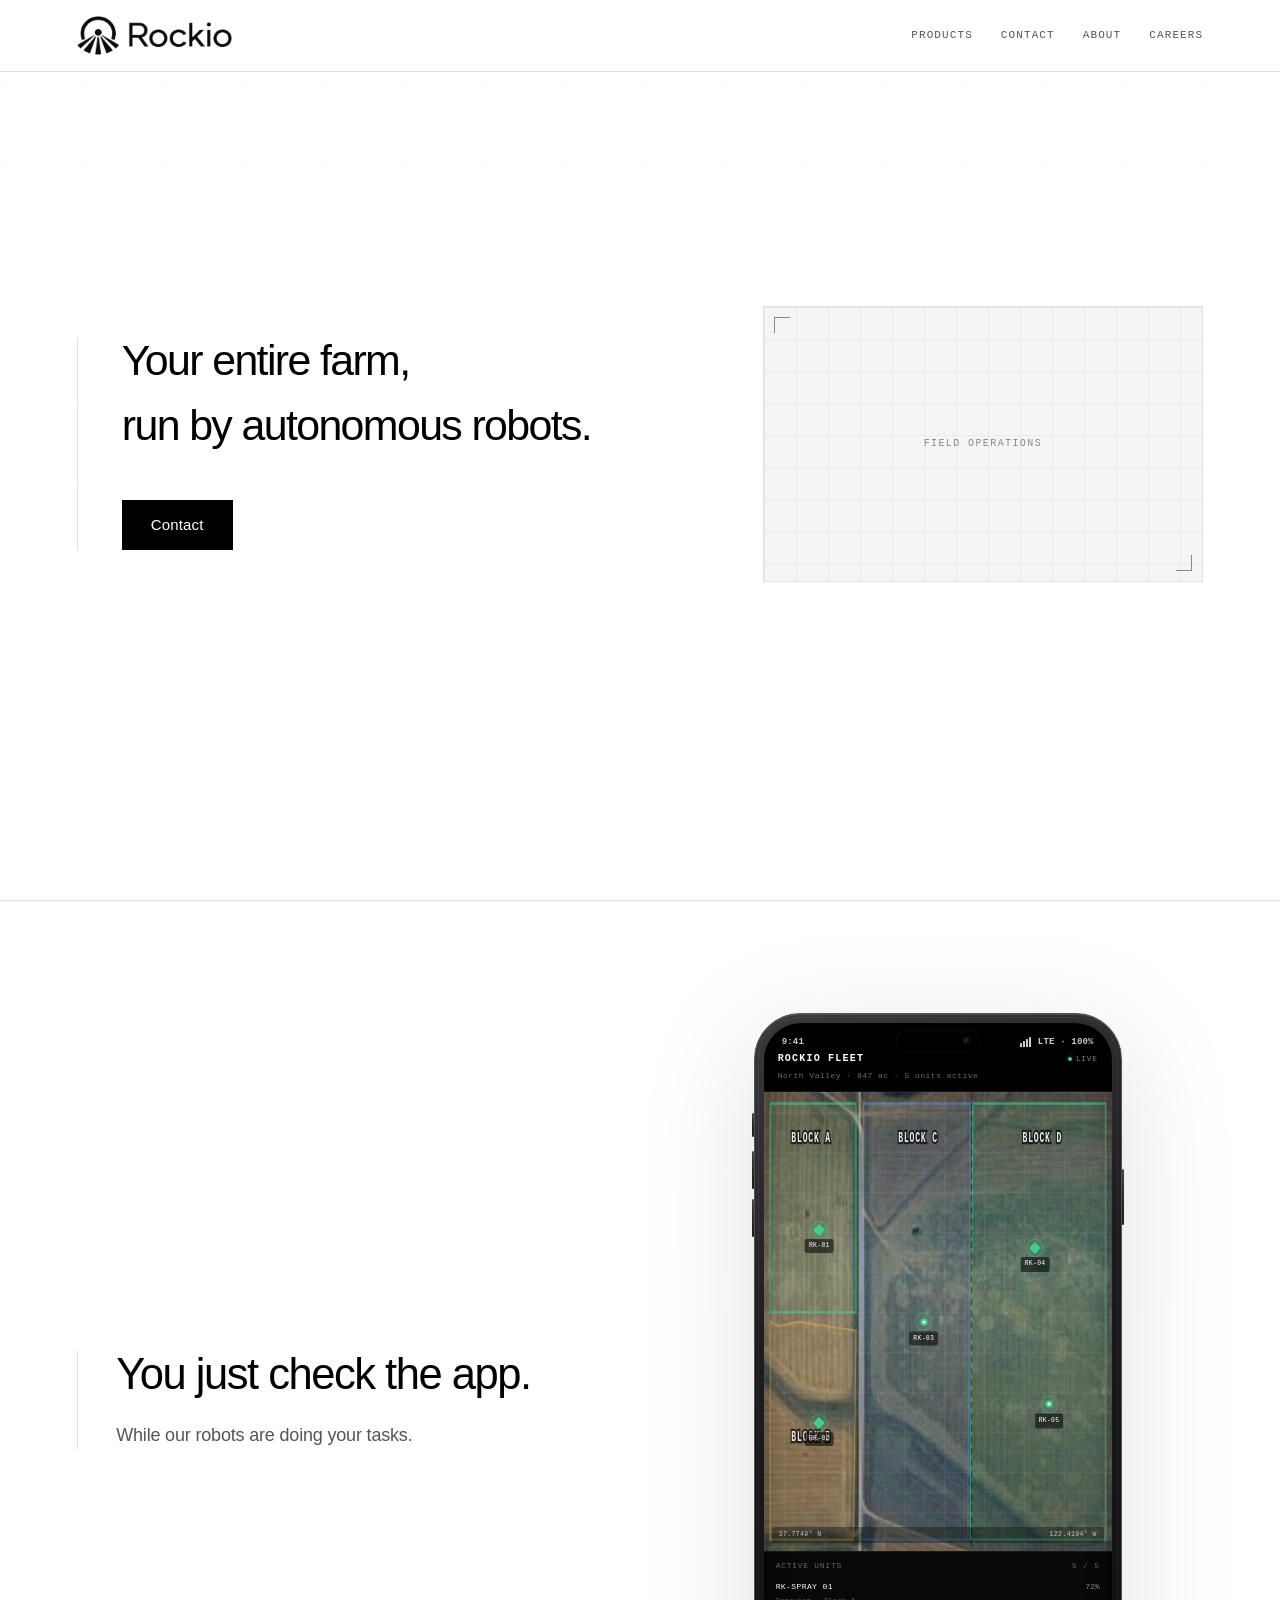
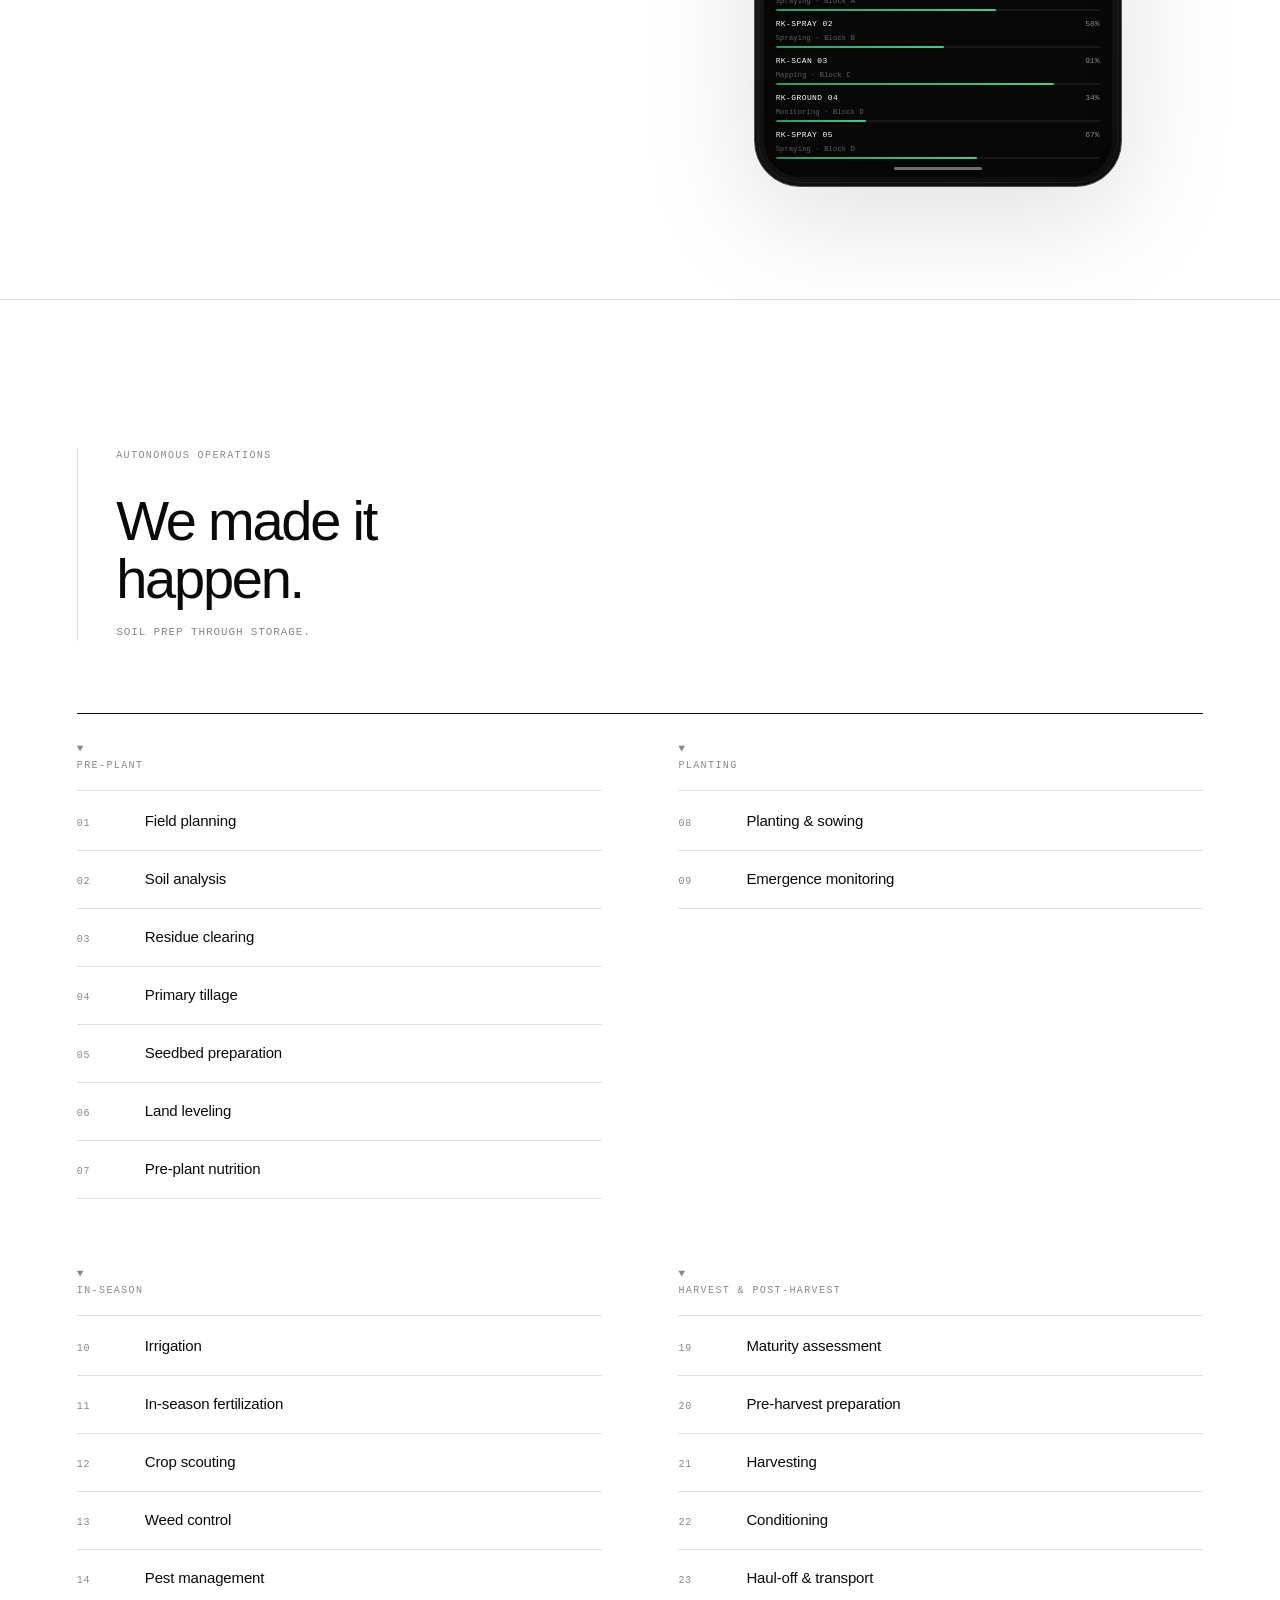
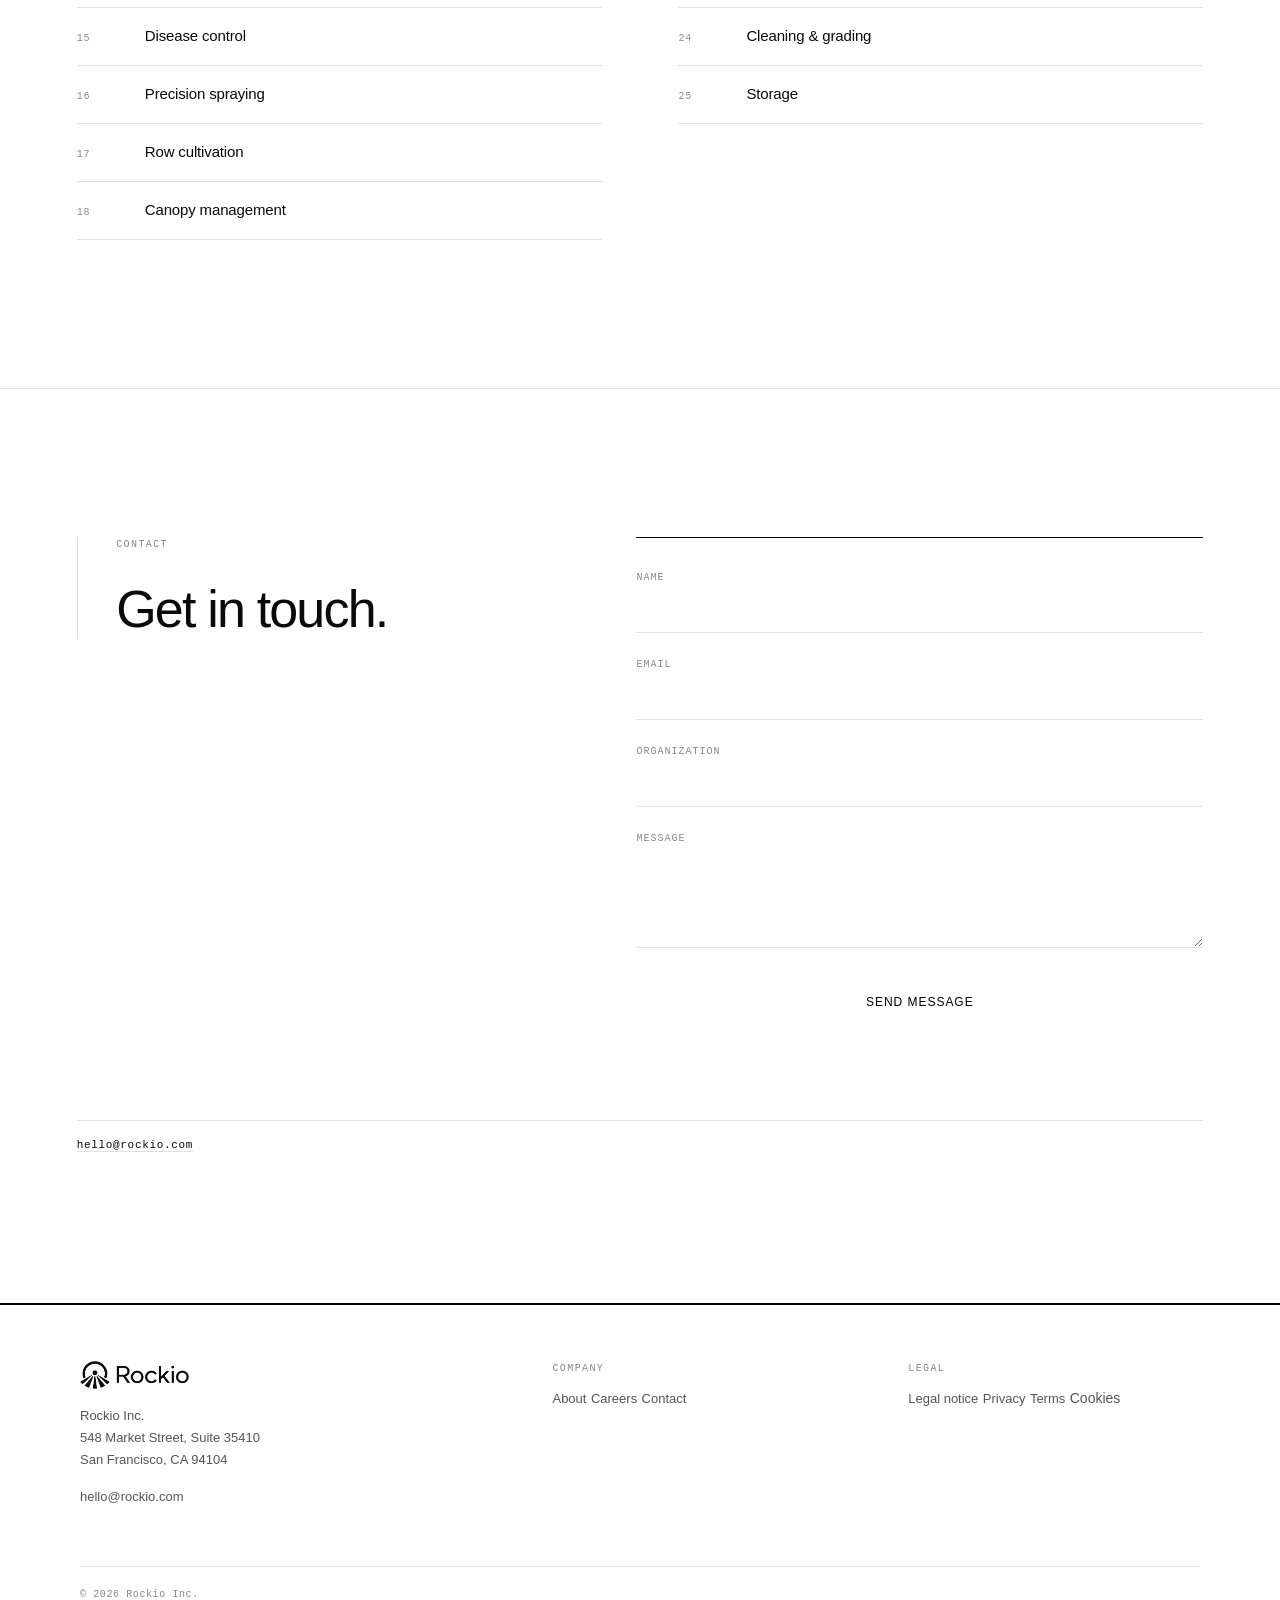
==== commit 97fd0211: "Rework homepage hero, app showcase, and mobile farm-cycle layout. Replace hero phone with video slot" ====
--- a/index.html
+++ b/index.html
@@ -34,7 +34,7 @@
     <nav aria-label="Mobile">
       <a href="products.html">Products</a>
       <a href="#contact">Contact</a>
-      <a href="about.html">About us</a>
+      <a href="about.html">About</a>
       <a href="careers.html">Careers</a>
     </nav>
   </div>
@@ -49,135 +49,35 @@
               <span class="hero-title-line">Your entire farm,</span>
               <span class="hero-title-line">run by autonomous robots.</span>
             </span>
-            <span class="hero-title-line hero-title-line--soft">Open the app. Check on them.</span>
           </h1>
           <div class="hero-actions">
             <a href="#contact" class="cta cta-app">Contact</a>
           </div>
         </div>
-        <figure class="hero-visual hero-app-wrap" aria-label="Rockio fleet command app preview">
-          <div class="iphone">
-            <span class="iphone-side-btn iphone-side-btn--silent" aria-hidden="true"></span>
-            <span class="iphone-side-btn iphone-side-btn--vol-up" aria-hidden="true"></span>
-            <span class="iphone-side-btn iphone-side-btn--vol-down" aria-hidden="true"></span>
-            <span class="iphone-side-btn iphone-side-btn--power" aria-hidden="true"></span>
-            <div class="iphone-frame">
-              <div class="iphone-island" aria-hidden="true">
-                <span class="iphone-island-cam"></span>
-              </div>
-              <div class="iphone-screen">
-                <div class="app-ui">
-                  <div class="app-status" aria-hidden="true">
-                    <span>9:41</span>
-                    <span class="app-status-icons">
-                      <svg width="14" height="10" viewBox="0 0 14 10" fill="currentColor" aria-hidden="true"><rect x="0" y="6" width="2" height="4" rx="0.5"/><rect x="3" y="4" width="2" height="6" rx="0.5"/><rect x="6" y="2" width="2" height="8" rx="0.5"/><rect x="9" y="0" width="2" height="10" rx="0.5"/></svg>
-                      LTE · 100%
-                    </span>
-                  </div>
-                  <header class="app-header">
-                    <div class="app-header-top">
-                      <span class="app-title">Rockio Fleet</span>
-                      <span class="app-live"><span class="app-live-dot" aria-hidden="true"></span>Live</span>
-                    </div>
-                    <p class="app-subtitle">North Valley · 847 ac · 5 units active</p>
-                  </header>
-                  <div class="app-map">
-                    <img class="app-map-photo" src="images/farm-aerial.jpg" alt="" width="800" height="600" loading="eager">
-                    <div class="app-map-tint" aria-hidden="true"></div>
-                    <div class="app-map-grid" aria-hidden="true"></div>
-                    <svg class="app-map-blocks" viewBox="0 0 280 200" preserveAspectRatio="none" aria-hidden="true">
-                      <!-- Block A — upper left harvested field -->
-                      <polygon class="app-map-field" points="5,5 74,5 74,96 5,96"/>
-                      <!-- Block B — lower left field (curved top edge) -->
-                      <polygon class="app-map-field app-map-field--b" points="5,100 5,195 72,195 74,104 28,100 12,102 5,100"/>
-                      <!-- Block C — center green-brown field -->
-                      <polygon class="app-map-field app-map-field--c" points="80,5 166,5 164,195 78,195"/>
-                      <!-- Block D — right green field -->
-                      <polygon class="app-map-field" points="168,5 275,5 275,195 166,195"/>
-                      <!-- Farm road + field divider -->
-                      <line class="app-map-road" x1="77" y1="0" x2="77" y2="200"/>
-                      <line class="app-map-divider" x1="167" y1="0" x2="167" y2="200"/>
-                      <text class="app-map-grid-label" x="22" y="22">BLOCK A</text>
-                      <text class="app-map-grid-label" x="22" y="152">BLOCK B</text>
-                      <text class="app-map-grid-label" x="108" y="22">BLOCK C</text>
-                      <text class="app-map-grid-label" x="208" y="22">BLOCK D</text>
-                    </svg>
-                    <div class="app-map-robot app-map-robot--a1">
-                      <span class="app-map-robot-ring" aria-hidden="true"></span>
-                      <div class="app-map-robot-pin"></div>
-                      <span class="app-map-robot-label">RK-01</span>
-                    </div>
-                    <div class="app-map-robot app-map-robot--a2">
-                      <span class="app-map-robot-ring" aria-hidden="true"></span>
-                      <div class="app-map-robot-pin"></div>
-                      <span class="app-map-robot-label">RK-02</span>
-                    </div>
-                    <div class="app-map-robot app-map-robot--a3">
-                      <span class="app-map-robot-ring" aria-hidden="true"></span>
-                      <div class="app-map-robot-pin app-map-robot-pin--drone"></div>
-                      <span class="app-map-robot-label">RK-03</span>
-                    </div>
-                    <div class="app-map-robot app-map-robot--a4">
-                      <span class="app-map-robot-ring" aria-hidden="true"></span>
-                      <div class="app-map-robot-pin"></div>
-                      <span class="app-map-robot-label">RK-04</span>
-                    </div>
-                    <div class="app-map-robot app-map-robot--a5">
-                      <span class="app-map-robot-ring" aria-hidden="true"></span>
-                      <div class="app-map-robot-pin app-map-robot-pin--drone"></div>
-                      <span class="app-map-robot-label">RK-05</span>
-                    </div>
-                    <div class="app-map-overlay">
-                      <span>37.7749° N</span>
-                      <span>122.4194° W</span>
-                    </div>
-                  </div>
-                  <div class="app-fleet">
-                    <div class="app-fleet-head">
-                      <span>Active units</span>
-                      <span>5 / 5</span>
-                    </div>
-                    <div class="app-robot-row">
-                      <span class="app-robot-id">RK-SPRAY 01</span>
-                      <span class="app-robot-pct">72%</span>
-                      <span class="app-robot-task">Spraying · Block A</span>
-                      <div class="app-robot-bar"><div class="app-robot-bar-fill" style="--bar-from: 68%; --bar-to: 76%;"></div></div>
-                    </div>
-                    <div class="app-robot-row">
-                      <span class="app-robot-id">RK-SPRAY 02</span>
-                      <span class="app-robot-pct">58%</span>
-                      <span class="app-robot-task">Spraying · Block B</span>
-                      <div class="app-robot-bar"><div class="app-robot-bar-fill" style="--bar-from: 52%; --bar-to: 64%;"></div></div>
-                    </div>
-                    <div class="app-robot-row">
-                      <span class="app-robot-id">RK-SCAN 03</span>
-                      <span class="app-robot-pct">91%</span>
-                      <span class="app-robot-task">Mapping · Block C</span>
-                      <div class="app-robot-bar"><div class="app-robot-bar-fill" style="--bar-from: 86%; --bar-to: 94%;"></div></div>
-                    </div>
-                    <div class="app-robot-row">
-                      <span class="app-robot-id">RK-GROUND 04</span>
-                      <span class="app-robot-pct">34%</span>
-                      <span class="app-robot-task">Monitoring · Block D</span>
-                      <div class="app-robot-bar"><div class="app-robot-bar-fill" style="--bar-from: 28%; --bar-to: 40%;"></div></div>
-                    </div>
-                    <div class="app-robot-row">
-                      <span class="app-robot-id">RK-SPRAY 05</span>
-                      <span class="app-robot-pct">67%</span>
-                      <span class="app-robot-task">Spraying · Block D</span>
-                      <div class="app-robot-bar"><div class="app-robot-bar-fill" style="--bar-from: 62%; --bar-to: 72%;"></div></div>
-                    </div>
-                  </div>
-                  <div class="iphone-home-bar" aria-hidden="true"></div>
-                </div>
-              </div>
+        <figure class="hero-visual hero-video-wrap" aria-label="Rockio field operations">
+          <div class="hero-video video-slot-frame">
+            <video class="hero-video-player video-slot-player" autoplay muted loop playsinline preload="metadata" title="Rockio autonomous field operations">
+              <!-- <source src="videos/hero.mp4" type="video/mp4"> -->
+            </video>
+            <div class="video-slot-placeholder hero-video-placeholder">
+              <span class="video-slot-label">Field operations</span>
             </div>
           </div>
         </figure>
       </div>
     </section>
 
-    <section class="farm-cycle" aria-labelledby="farm-cycle-title">
+    <section class="app-showcase" aria-labelledby="app-showcase-title">
+      <div class="app-showcase-inner">
+        <header class="app-showcase-copy">
+          <h2 class="app-showcase-title" id="app-showcase-title">You just check the app.</h2>
+          <p class="app-showcase-lead">While our robots are doing your tasks.</p>
+        </header>
+        <div id="app-showcase-phone" class="app-showcase-device" aria-hidden="true"></div>
+      </div>
+    </section>
+
+    <section class="farm-cycle farm-cycle--home" aria-labelledby="farm-cycle-title">
       <div class="farm-cycle-inner">
         <header class="farm-cycle-header">
           <p class="farm-cycle-label">Autonomous operations</p>
@@ -187,8 +87,14 @@
 
         <div class="farm-cycle-procedures">
           <div class="farm-cycle-phase">
-            <h3 class="farm-cycle-phase-label">Pre-plant</h3>
-            <ol class="farm-cycle-steps" start="1">
+            <details class="farm-cycle-phase-panel" open>
+              <summary class="farm-cycle-phase-label">
+                <span class="farm-cycle-phase-name">Pre-plant</span>
+                <span class="farm-cycle-phase-toggle">
+                  <span class="farm-cycle-phase-meta">7</span>
+                </span>
+              </summary>
+              <ol class="farm-cycle-steps" start="1">
               <li>
                 <span class="farm-cycle-step-num" aria-hidden="true">01</span>
                 <span class="farm-cycle-step-name">Field planning</span>
@@ -225,11 +131,18 @@
                 <span class="farm-cycle-step-desc">Banded or broadcast fertilizer application</span>
               </li>
             </ol>
+            </details>
           </div>
 
           <div class="farm-cycle-phase">
-            <h3 class="farm-cycle-phase-label">Planting</h3>
-            <ol class="farm-cycle-steps" start="8">
+            <details class="farm-cycle-phase-panel">
+              <summary class="farm-cycle-phase-label">
+                <span class="farm-cycle-phase-name">Planting</span>
+                <span class="farm-cycle-phase-toggle">
+                  <span class="farm-cycle-phase-meta">2</span>
+                </span>
+              </summary>
+              <ol class="farm-cycle-steps" start="8">
               <li>
                 <span class="farm-cycle-step-num" aria-hidden="true">08</span>
                 <span class="farm-cycle-step-name">Planting &amp; sowing</span>
@@ -241,11 +154,18 @@
                 <span class="farm-cycle-step-desc">Stand counts and germination checks</span>
               </li>
             </ol>
+            </details>
           </div>
 
           <div class="farm-cycle-phase">
-            <h3 class="farm-cycle-phase-label">In-season</h3>
-            <ol class="farm-cycle-steps" start="10">
+            <details class="farm-cycle-phase-panel">
+              <summary class="farm-cycle-phase-label">
+                <span class="farm-cycle-phase-name">In-season</span>
+                <span class="farm-cycle-phase-toggle">
+                  <span class="farm-cycle-phase-meta">9</span>
+                </span>
+              </summary>
+              <ol class="farm-cycle-steps" start="10">
               <li>
                 <span class="farm-cycle-step-num" aria-hidden="true">10</span>
                 <span class="farm-cycle-step-name">Irrigation</span>
@@ -292,11 +212,18 @@
                 <span class="farm-cycle-step-desc">Pruning, thinning, or defoliation where required</span>
               </li>
             </ol>
+            </details>
           </div>
 
           <div class="farm-cycle-phase">
-            <h3 class="farm-cycle-phase-label">Harvest &amp; post-harvest</h3>
-            <ol class="farm-cycle-steps" start="19">
+            <details class="farm-cycle-phase-panel">
+              <summary class="farm-cycle-phase-label">
+                <span class="farm-cycle-phase-name">Harvest &amp; post-harvest</span>
+                <span class="farm-cycle-phase-toggle">
+                  <span class="farm-cycle-phase-meta">7</span>
+                </span>
+              </summary>
+              <ol class="farm-cycle-steps" start="19">
               <li>
                 <span class="farm-cycle-step-num" aria-hidden="true">19</span>
                 <span class="farm-cycle-step-name">Maturity assessment</span>
@@ -333,9 +260,19 @@
                 <span class="farm-cycle-step-desc">Silo, cold chain, or controlled-atmosphere preservation</span>
               </li>
             </ol>
+            </details>
           </div>
         </div>
       </div>
+      <script>
+        (function () {
+          var panels = document.querySelectorAll('.farm-cycle--home .farm-cycle-phase-panel');
+          if (!panels.length) return;
+          if (window.matchMedia('(min-width: 901px)').matches) {
+            panels.forEach(function (panel) { panel.open = true; });
+          }
+        })();
+      </script>
     </section>
 
     <section class="home-contact" id="contact" aria-labelledby="contact-title">
@@ -374,6 +311,7 @@
 
   <script src="form-config.js"></script>
   <script src="partials.js"></script>
+  <script src="phone-mockup.js"></script>
   <script src="script.js"></script>
 </body>
 </html>
--- a/styles.css
+++ b/styles.css
@@ -491,6 +491,10 @@
   display: block;
 }
 
+.hero-title-stack .hero-title-line + .hero-title-line {
+  margin-top: 0.38em;
+}
+
 .hero-title-stack .hero-title-line:first-child {
   margin-top: 0;
 }
@@ -557,8 +561,8 @@
     letter-spacing: -0.038em;
   }
 
-  .hero-title-stack .hero-title-line {
-    margin-top: 0.1em;
+  .hero-title-stack .hero-title-line + .hero-title-line {
+    margin-top: 0.44em;
   }
 
   .hero-title-stack .hero-title-line:first-child {
@@ -3658,32 +3662,33 @@
 
   .hero-inner {
     grid-template-columns: 1fr;
-    gap: 36px;
-    justify-items: center;
-    text-align: center;
+    gap: 32px;
+    justify-items: stretch;
+    text-align: left;
   }
 
   .hero-content {
-    max-width: 24rem;
-    text-align: center;
+    max-width: none;
+    width: 100%;
+    text-align: left;
     order: 2;
-  }
-
-  .hero-app-wrap {
+    padding-left: clamp(20px, 5vw, 28px);
+    border-left: 1px solid var(--gray-200);
+  }
+
+  .hero-video-wrap {
     order: 1;
     width: 100%;
-    display: flex;
-    justify-content: center;
   }
 
   .hero-actions {
-    justify-content: center;
-    margin-top: 32px;
+    justify-content: flex-start;
+    margin-top: 28px;
     gap: 12px;
   }
 
   .hero-video {
-    order: -1;
+    order: unset;
     aspect-ratio: 16 / 9;
     max-height: min(52svh, 420px);
     width: calc(100% + var(--side-pad) * 2);
@@ -3694,13 +3699,9 @@
   }
 
   .hero-visual {
-    width: auto;
+    width: 100%;
     margin-left: 0;
     margin-right: 0;
-  }
-
-  .hero-app-wrap {
-    margin-bottom: 8px;
   }
 
   .home-flagship-inner,
--- a/hero-app.css
+++ b/hero-app.css
@@ -1,11 +1,15 @@
 /* iPhone hero — fleet command app mockup */
 
-.hero-app-wrap {
-  display: flex;
-  justify-content: flex-end;
-  align-items: center;
-  margin: 0;
+.hero-video-wrap {
   width: 100%;
+}
+
+.hero-video-wrap .hero-video {
+  width: 100%;
+}
+
+.hero-video-wrap .video-slot-placeholder {
+  background-color: var(--gray-100);
 }
 
 .iphone {
@@ -484,17 +488,59 @@
     width: min(100%, 318px);
   }
 
+  .iphone--showcase {
+    width: min(100%, 368px);
+    filter: drop-shadow(0 28px 56px rgba(0, 0, 0, 0.12));
+  }
+
+  .iphone--showcase .app-ui {
+    min-height: 640px;
+  }
+
   .app-ui {
     min-height: 560px;
   }
 }
 
-/* ── Mobile: full phone frame, map-focused ── */
+/* ── App showcase phone ── */
+
+.app-showcase .iphone--showcase {
+  width: min(100%, 368px);
+}
+
+.app-showcase .app-fleet {
+  display: flex;
+}
+
+/* ── Mobile: map-focused in hero only ── */
 
 @media (max-width: 900px) {
   .hero-app-wrap {
     justify-content: center;
     margin-bottom: 4px;
+  }
+
+  .app-showcase .iphone--showcase {
+    width: min(292px, 82vw);
+    filter: drop-shadow(0 20px 40px rgba(0, 0, 0, 0.1));
+  }
+
+  .app-showcase .iphone-frame {
+    border-radius: 44px;
+    padding: 9px;
+  }
+
+  .app-showcase .iphone-screen {
+    border-radius: 36px;
+  }
+
+  .app-showcase .app-ui {
+    min-height: 580px;
+  }
+
+  .app-showcase .app-fleet {
+    display: flex;
+    padding-bottom: 20px;
   }
 
   .iphone {
--- a/authority.css
+++ b/authority.css
@@ -164,13 +164,14 @@
   }
 }
 
-.hero-title-line {
-  display: block;
-  margin-top: 0.36em;
-}
-
-.hero-title-stack .hero-title-line:first-child {
-  margin-top: 0;
+.hero-title-stack .hero-title-line + .hero-title-line {
+  margin-top: 0.38em;
+}
+
+@media (min-width: 901px) {
+  .hero-title-stack .hero-title-line + .hero-title-line {
+    margin-top: 0.48em;
+  }
 }
 
 .hero-title-line:first-child {
@@ -207,6 +208,95 @@
   min-width: 0;
 }
 
+/* ── App showcase (fleet phone) ── */
+
+.app-showcase {
+  padding: clamp(64px, 9vw, 112px) 0;
+  border-top: 1px solid var(--gray-200);
+  background: #fff;
+}
+
+.app-showcase-inner {
+  width: 100%;
+  max-width: calc(var(--max-width) + 200px);
+  margin: 0 auto;
+  padding: 0 var(--side-pad);
+  display: grid;
+  grid-template-columns: minmax(260px, 1fr) minmax(280px, 1.05fr);
+  gap: clamp(48px, 7vw, 96px);
+  align-items: center;
+}
+
+.app-showcase-copy {
+  padding-left: clamp(20px, 3vw, 44px);
+  border-left: 1px solid var(--gray-200);
+}
+
+.app-showcase-title {
+  font-family: var(--font-sans);
+  font-size: clamp(2rem, 3.4vw, 3.25rem);
+  font-weight: 400;
+  letter-spacing: -0.034em;
+  line-height: 1.08;
+  color: #000;
+  text-wrap: balance;
+}
+
+.app-showcase-lead {
+  margin-top: clamp(16px, 2.5vw, 24px);
+  font-size: clamp(1rem, 1.6vw, 1.125rem);
+  line-height: 1.55;
+  color: var(--gray-600);
+  letter-spacing: -0.01em;
+  max-width: 22rem;
+}
+
+.app-showcase-device {
+  display: flex;
+  justify-content: center;
+  align-items: center;
+  width: 100%;
+}
+
+@media (max-width: 900px) {
+  .hero-title {
+    font-size: clamp(2.125rem, 8.2vw, 2.875rem);
+    line-height: 1.1;
+    letter-spacing: -0.032em;
+  }
+
+  .hero-title-stack .hero-title-line + .hero-title-line {
+    margin-top: 0.42em;
+  }
+
+  .hero-actions {
+    margin-top: 32px;
+  }
+
+  .app-showcase {
+    padding: var(--section-pad-mobile) 0;
+  }
+
+  .app-showcase-inner {
+    grid-template-columns: 1fr;
+    gap: 40px;
+  }
+
+  .app-showcase-device {
+    order: 1;
+  }
+
+  .app-showcase-copy {
+    order: 2;
+    padding-left: clamp(20px, 5vw, 28px);
+    max-width: none;
+  }
+
+  .app-showcase-lead {
+    max-width: none;
+  }
+}
+
 /* ── Farm cycle — procedure manual ── */
 
 .farm-cycle {
@@ -275,6 +365,22 @@
   border-bottom: 1px solid var(--gray-200);
 }
 
+.farm-cycle-phase-panel {
+  border: 0;
+}
+
+.farm-cycle-phase-panel > .farm-cycle-steps {
+  padding-top: 2px;
+}
+
+.farm-cycle-phase-name {
+  display: block;
+}
+
+.farm-cycle-phase-meta {
+  display: none;
+}
+
 .farm-cycle-steps {
   list-style: none;
 }
@@ -297,6 +403,7 @@
   font-size: 0.625rem;
   letter-spacing: 0.08em;
   color: var(--gray-400);
+  white-space: nowrap;
 }
 
 .farm-cycle-step-name {
@@ -327,6 +434,120 @@
   .farm-cycle-header {
     padding-left: 0;
     border-left: none;
+  }
+}
+
+@media (max-width: 900px) {
+  .farm-cycle--home {
+    padding: clamp(44px, 11vw, 56px) var(--side-pad);
+  }
+
+  .farm-cycle--home .farm-cycle-header {
+    margin-bottom: 24px;
+  }
+
+  .farm-cycle--home .farm-cycle-label {
+    margin-bottom: 10px;
+  }
+
+  .farm-cycle--home .farm-cycle-title {
+    font-size: clamp(1.75rem, 7vw, 2.25rem);
+    margin-bottom: 8px;
+  }
+
+  .farm-cycle--home .farm-cycle-phase + .farm-cycle-phase {
+    margin-top: 0;
+  }
+
+  .farm-cycle--home .farm-cycle-phase-panel {
+    border-bottom: 1px solid var(--gray-200);
+  }
+
+  .farm-cycle--home .farm-cycle-phase-panel summary.farm-cycle-phase-label {
+    list-style: none;
+    display: flex;
+    align-items: center;
+    justify-content: space-between;
+    gap: 12px;
+    cursor: pointer;
+    padding: 13px 0;
+    margin: 0;
+    border-bottom: none;
+    -webkit-tap-highlight-color: transparent;
+  }
+
+  .farm-cycle--home .farm-cycle-phase-panel summary.farm-cycle-phase-label::-webkit-details-marker {
+    display: none;
+  }
+
+  .farm-cycle--home .farm-cycle-phase-panel[open] summary.farm-cycle-phase-label {
+    padding-bottom: 10px;
+    border-bottom: 1px solid var(--gray-200);
+  }
+
+  .farm-cycle--home .farm-cycle-phase-meta {
+    display: inline;
+    font-family: var(--font-mono);
+    font-size: 0.5625rem;
+    letter-spacing: 0.06em;
+    color: var(--gray-400);
+  }
+
+  .farm-cycle--home .farm-cycle-phase-toggle {
+    display: inline-flex;
+    align-items: center;
+    gap: 10px;
+    flex-shrink: 0;
+  }
+
+  .farm-cycle--home .farm-cycle-phase-toggle::after {
+    content: "+";
+    font-family: var(--font-mono);
+    font-size: 0.6875rem;
+    color: var(--gray-400);
+  }
+
+  .farm-cycle--home .farm-cycle-phase-panel[open] .farm-cycle-phase-toggle::after {
+    content: "−";
+  }
+
+  .farm-cycle--home .farm-cycle-steps {
+    display: grid;
+    grid-template-columns: 1fr 1fr;
+    column-gap: 16px;
+    padding-bottom: 6px;
+  }
+
+  .farm-cycle--home .farm-cycle-steps li {
+    grid-template-columns: 1fr;
+    gap: 0;
+    padding: 6px 0;
+    border-bottom: none;
+    align-items: start;
+  }
+
+  .farm-cycle--home .farm-cycle-step-num {
+    display: none;
+  }
+
+  .farm-cycle--home .farm-cycle-step-name {
+    font-size: 0.8125rem;
+    line-height: 1.32;
+  }
+}
+
+@media (min-width: 901px) {
+  .farm-cycle--home .farm-cycle-phase-panel summary.farm-cycle-phase-label {
+    pointer-events: none;
+    cursor: default;
+  }
+
+  .farm-cycle--home .farm-cycle-phase-toggle::after {
+    display: none;
+  }
+
+  .farm-cycle--home .farm-cycle-phase-meta {
+    display: none;
   }
 }
 
@@ -472,8 +693,175 @@
   }
 }
 
+/* ── Inner pages — institutional layout ── */
+
+.site-page {
+  padding-top: calc(var(--header-height) + env(safe-area-inset-top, 0));
+}
+
+.page-shell {
+  max-width: calc(var(--max-width) + 120px);
+  margin: 0 auto;
+  padding: 0 var(--side-pad);
+}
+
+.page-intro {
+  padding: clamp(56px, 10vw, 104px) 0 clamp(48px, 8vw, 72px);
+}
+
+.page-block {
+  border-top: 1px solid var(--ink);
+  padding: clamp(40px, 7vw, 64px) 0 clamp(48px, 8vw, 72px);
+}
+
+.page-block-label {
+  font-family: var(--font-mono);
+  font-size: 0.625rem;
+  font-weight: 500;
+  letter-spacing: 0.14em;
+  text-transform: uppercase;
+  color: var(--gray-400);
+  margin-bottom: clamp(16px, 3vw, 24px);
+}
+
+.page-row-link {
+  display: grid;
+  grid-template-columns: minmax(80px, 100px) 1fr auto;
+  gap: 16px 24px;
+  align-items: baseline;
+  width: 100%;
+  text-decoration: none;
+  color: inherit;
+}
+
+.page-row-link:hover .farm-cycle-step-name {
+  color: var(--gray-600);
+}
+
+.farm-cycle-step-meta {
+  font-family: var(--font-mono);
+  font-size: 0.625rem;
+  letter-spacing: 0.06em;
+  color: var(--gray-400);
+  text-align: right;
+  white-space: nowrap;
+}
+
+.page-facts {
+  display: grid;
+  grid-template-columns: repeat(4, 1fr);
+  gap: 0;
+  border-top: 1px solid var(--gray-200);
+  margin-top: clamp(32px, 5vw, 48px);
+}
+
+.page-fact {
+  padding: clamp(18px, 3vw, 24px) 0;
+  border-bottom: 1px solid var(--gray-200);
+  border-right: 1px solid var(--gray-200);
+  padding-right: 16px;
+}
+
+.page-fact:nth-child(4n) {
+  border-right: none;
+  padding-right: 0;
+  padding-left: 16px;
+}
+
+.page-fact:nth-child(4n + 2),
+.page-fact:nth-child(4n + 3) {
+  padding-left: 16px;
+}
+
+.page-fact-label {
+  font-family: var(--font-mono);
+  font-size: 0.625rem;
+  letter-spacing: 0.08em;
+  text-transform: uppercase;
+  color: var(--gray-400);
+  margin-bottom: 8px;
+}
+
+.page-fact-value {
+  font-size: 0.9375rem;
+  letter-spacing: -0.01em;
+  color: var(--ink);
+}
+
+.page-doctrine {
+  border-top: 1px solid var(--gray-200);
+  padding: clamp(48px, 8vw, 72px) 0;
+}
+
+.page-doctrine-inner {
+  max-width: 36rem;
+  padding-left: clamp(24px, 3vw, 40px);
+  border-left: 1px solid var(--gray-200);
+}
+
+.page-doctrine-label {
+  font-family: var(--font-mono);
+  font-size: 0.625rem;
+  letter-spacing: 0.14em;
+  text-transform: uppercase;
+  color: var(--gray-400);
+  margin-bottom: 16px;
+}
+
+.page-doctrine-text {
+  font-size: clamp(1.125rem, 2.5vw, 1.375rem);
+  line-height: 1.45;
+  letter-spacing: -0.02em;
+  color: var(--ink);
+}
+
+.page-foot {
+  border-top: 1px solid var(--gray-200);
+  padding: clamp(40px, 7vw, 56px) 0 clamp(64px, 10vw, 96px);
+}
+
+.page-foot-link {
+  font-size: 0.9375rem;
+  color: var(--ink);
+  border-bottom: 1px solid var(--gray-200);
+  transition: border-color 0.2s ease;
+}
+
+.page-foot-link:hover {
+  border-bottom-color: var(--ink);
+}
+
+@media (max-width: 768px) {
+  .page-intro-header,
+  .page-doctrine-inner {
+    padding-left: 0;
+    border-left: none;
+  }
+
+  .page-facts {
+    grid-template-columns: 1fr 1fr;
+  }
+
+  .page-fact {
+    border-right: none;
+    padding-left: 0 !important;
+    padding-right: 0;
+  }
+
+  .page-row-link {
+    grid-template-columns: 72px 1fr;
+  }
+
+  .farm-cycle-step-meta {
+    grid-column: 2;
+    text-align: left;
+    margin-top: 4px;
+  }
+}
+
 .home-contact--page {
   padding-top: calc(var(--header-height) + 56px + env(safe-area-inset-top, 0));
+  border-top: none;
 }
 
 .home-contact-inner--page {
@@ -486,8 +874,16 @@
   border-top: none;
   padding-top: 0;
   margin-top: 20px;
-  font-size: 0.8125rem;
+  font-family: var(--font-mono);
+  font-size: 0.6875rem;
+  letter-spacing: 0.04em;
+  line-height: 1.7;
   color: var(--gray-400);
+}
+
+.home-contact-direct--inline a {
+  color: var(--ink);
+  border-bottom: 1px solid var(--gray-200);
 }
 
 .footer-main--minimal {
@@ -1325,12 +1721,14 @@
 
 @media (max-width: 768px) {
   .hero-content {
-    text-align: center;
-    margin: 0 auto;
+    text-align: left;
+    margin: 0;
+    padding-left: clamp(20px, 5vw, 28px);
+    border-left: 1px solid var(--gray-200);
   }
 
   .hero-actions {
-    justify-content: center;
+    justify-content: flex-start;
   }
 
   .product-lead-copy {
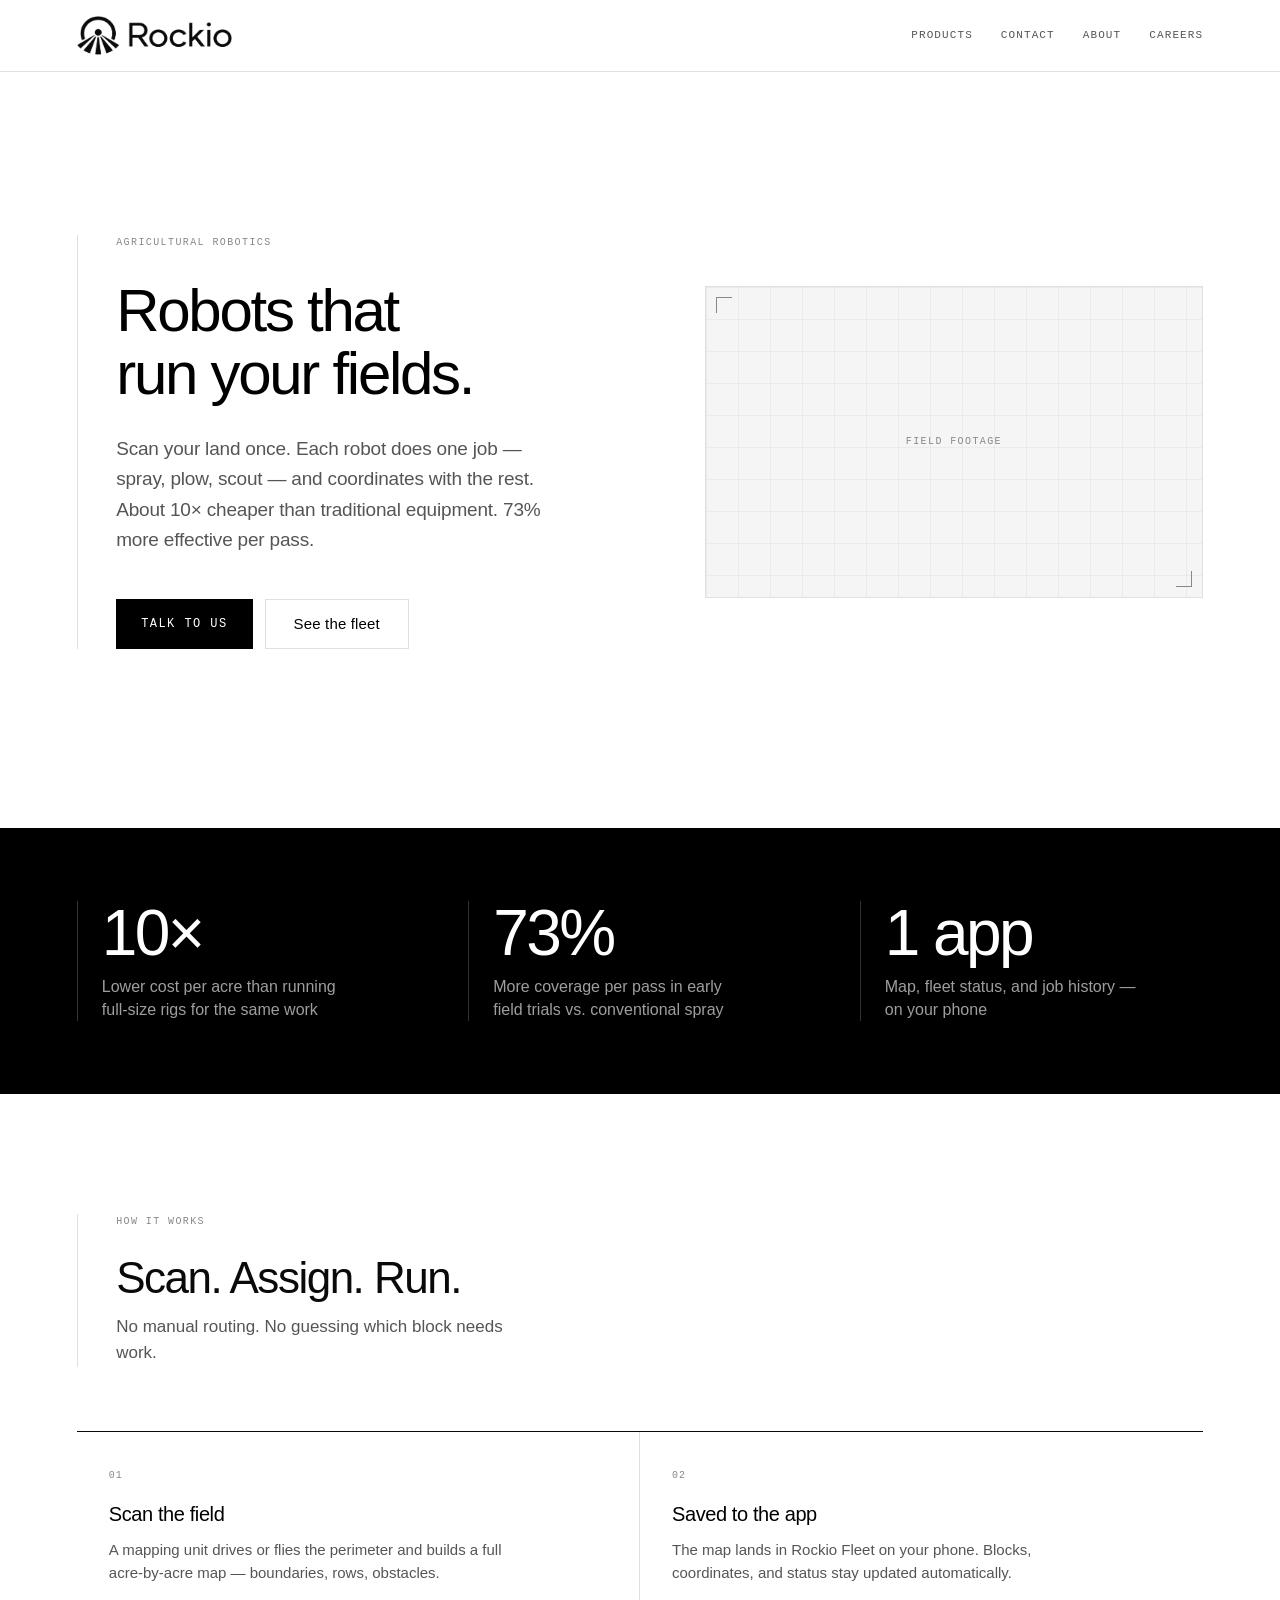
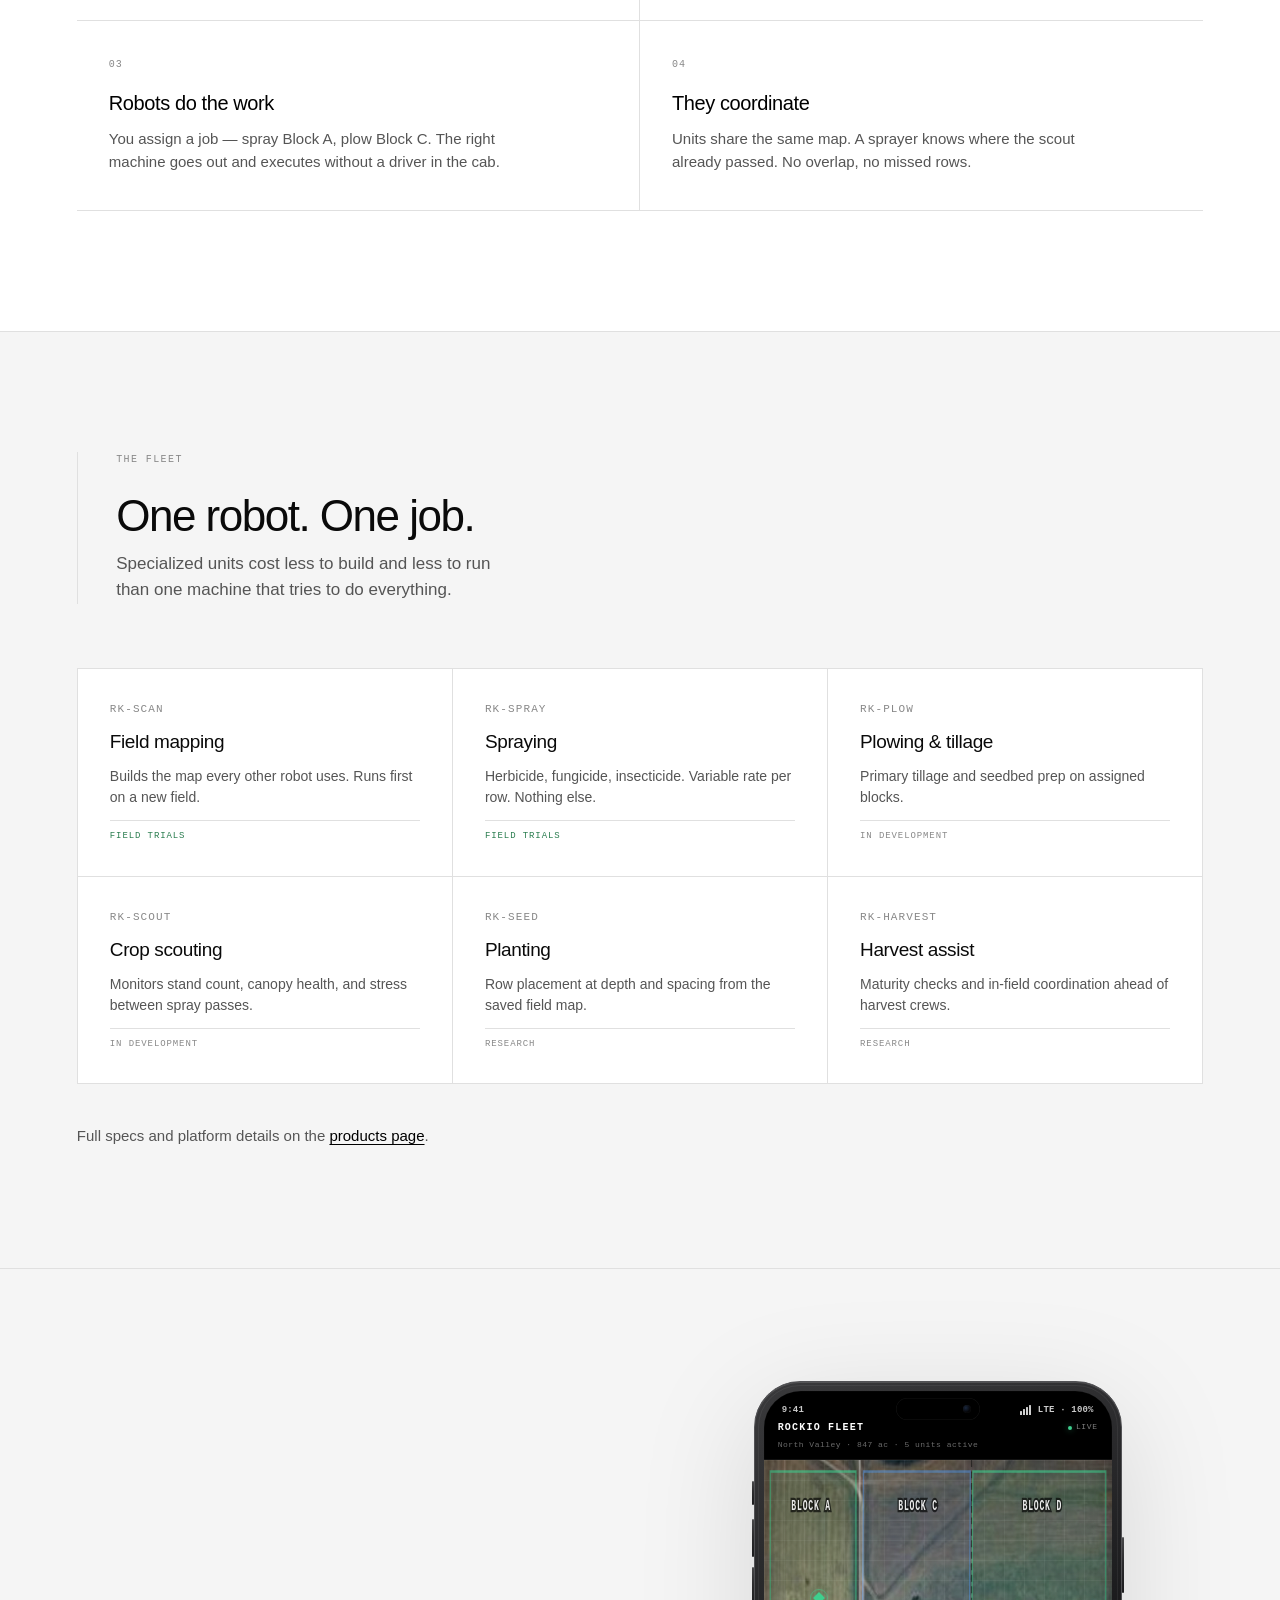
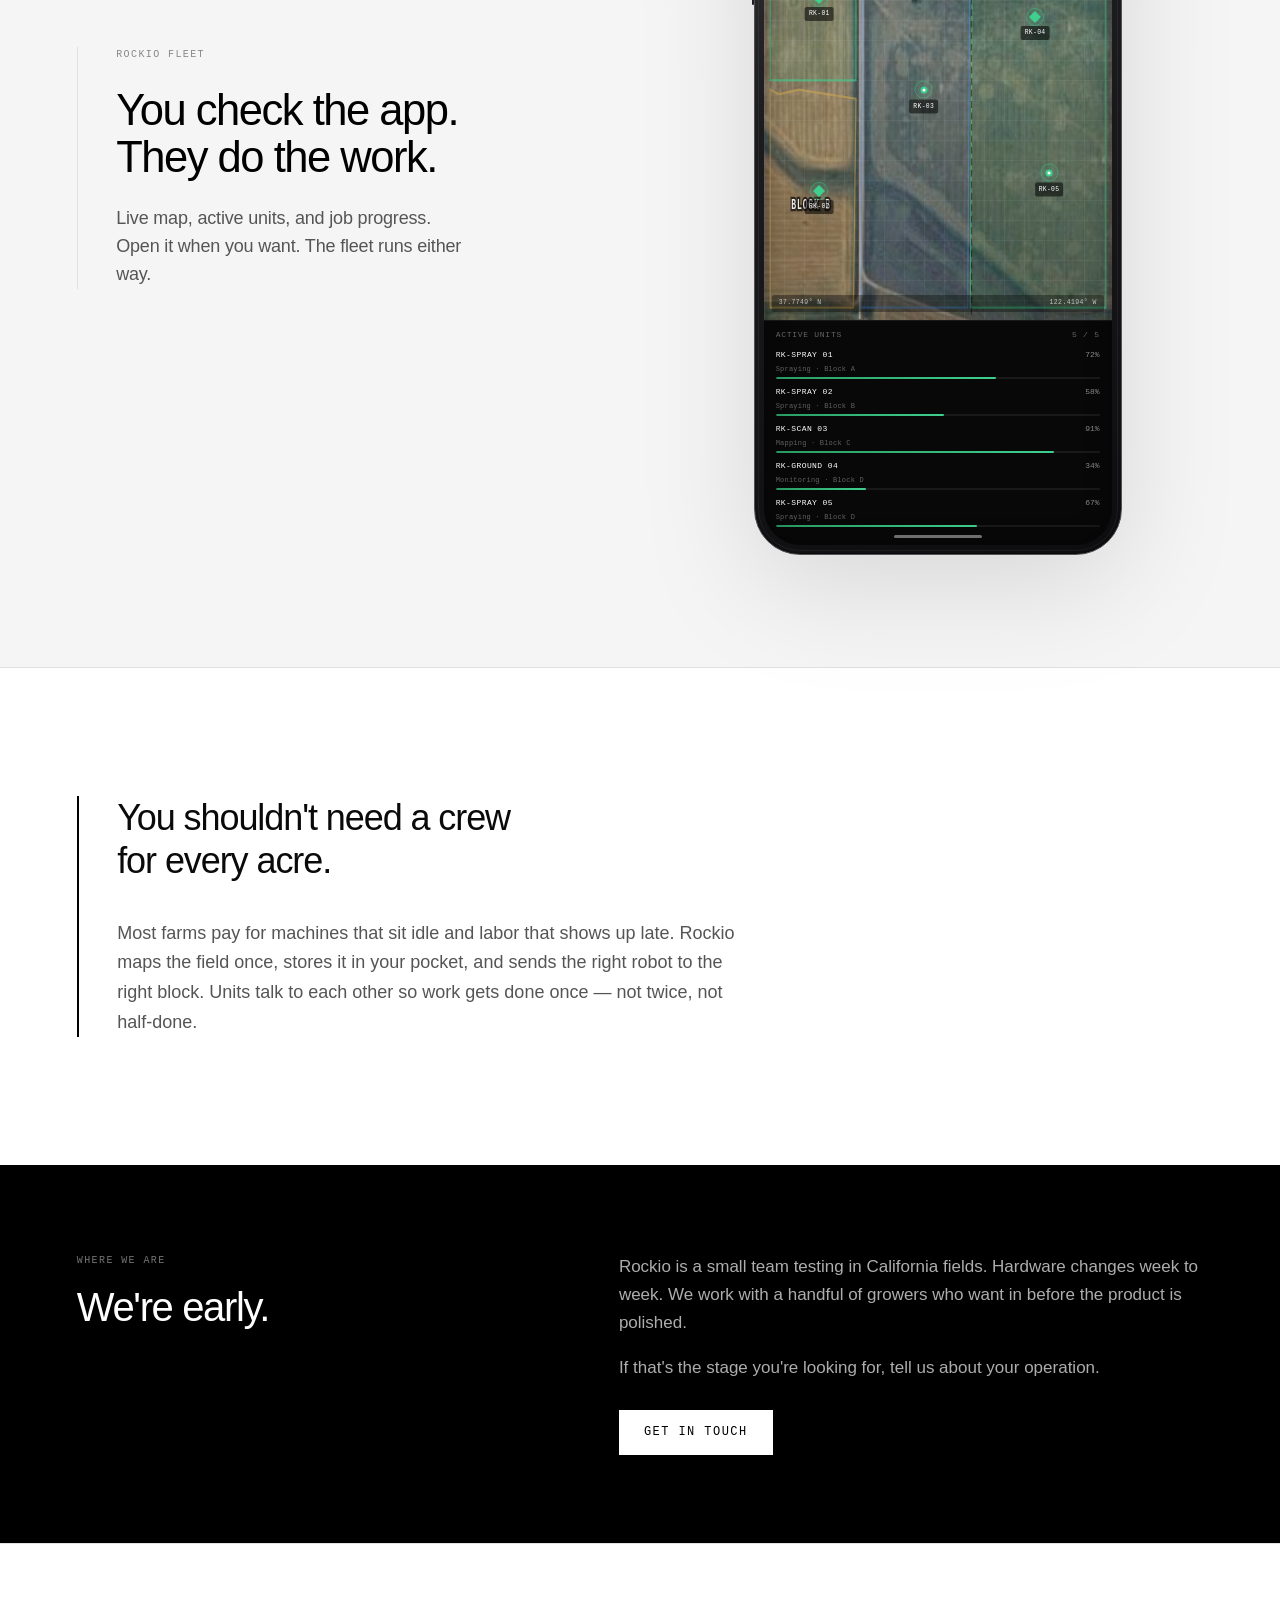
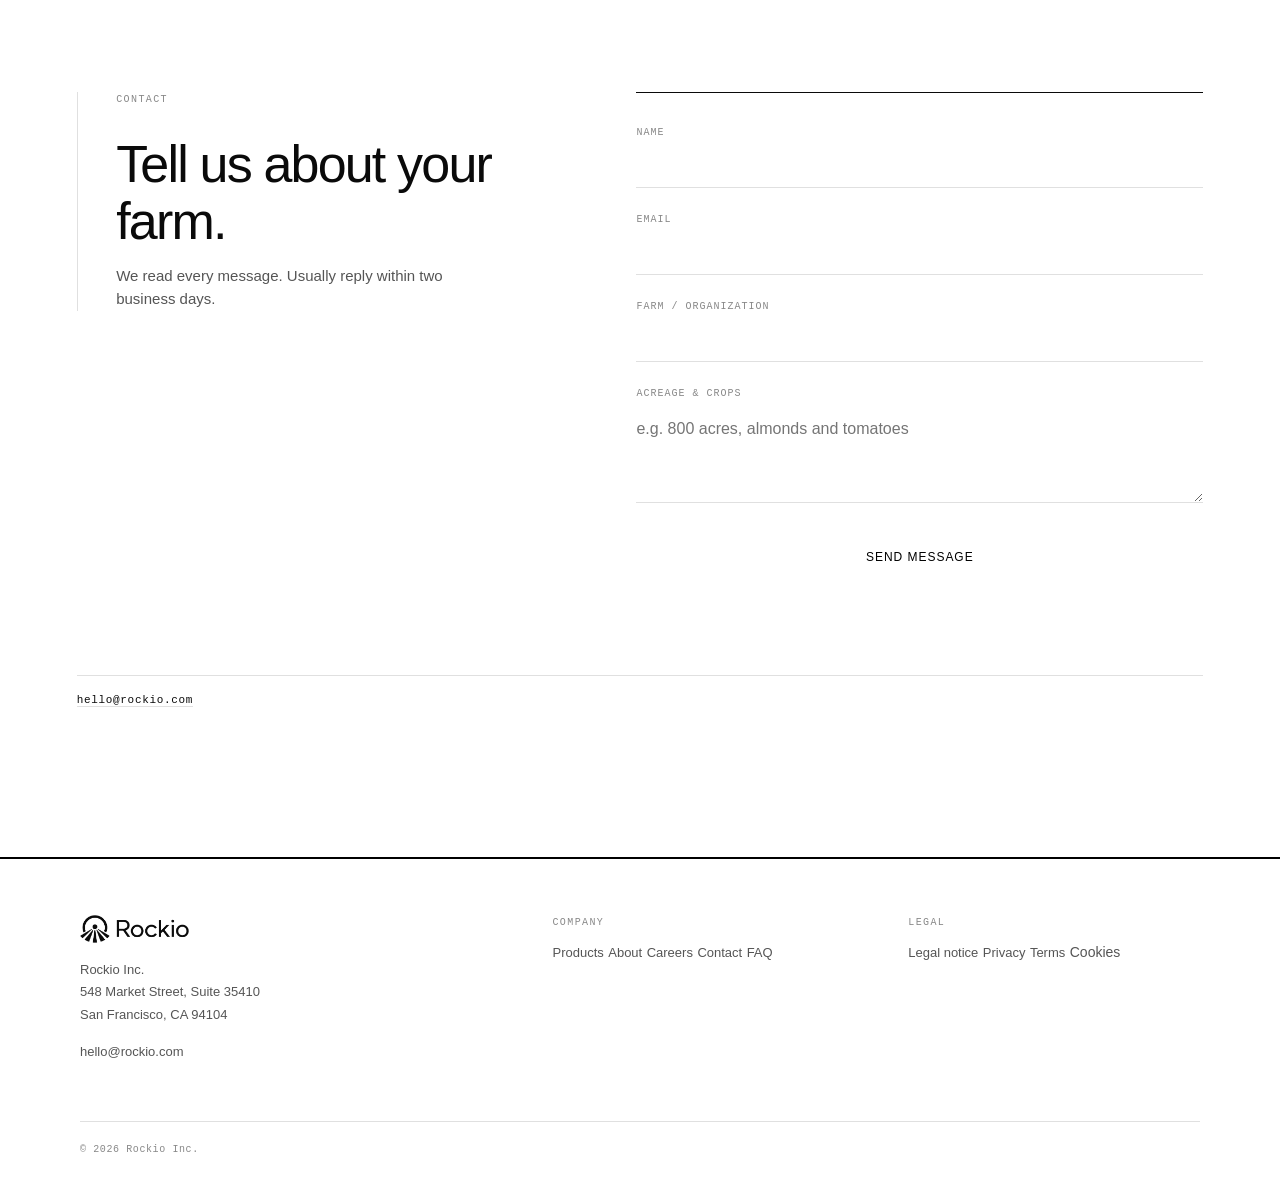
==== commit 86751728: "Complete site rework with fleet narrative across all pages. Rebuild homepage, products, RK-SPRAY, FA" ====
--- a/index.html
+++ b/index.html
@@ -3,12 +3,13 @@
 <head>
   <meta charset="UTF-8">
   <meta name="viewport" content="width=device-width, initial-scale=1.0, viewport-fit=cover">
-  <title>Rockio — Agricultural Robotics</title>
-  <meta name="description" content="Rockio builds autonomous robots for commercial farming — from soil prep through harvest.">
+  <title>Rockio — Autonomous Farm Robots</title>
+  <meta name="description" content="Rockio builds autonomous robots for agriculture — 10× cheaper, 73% more effective. Scan your fields, control the fleet from one app.">
   <link rel="stylesheet" href="styles.css">
   <link rel="stylesheet" href="video-slot.css">
   <link rel="stylesheet" href="hero-app.css">
   <link rel="stylesheet" href="authority.css">
+  <link rel="stylesheet" href="home.css">
 </head>
 <body data-page="home">
 
@@ -41,245 +42,166 @@
 
   <main>
 
-    <section class="hero">
-      <div class="hero-inner">
-        <div class="hero-content">
-          <h1 class="hero-title">
-            <span class="hero-title-stack">
-              <span class="hero-title-line">Your entire farm,</span>
-              <span class="hero-title-line">run by autonomous robots.</span>
-            </span>
-          </h1>
-          <div class="hero-actions">
-            <a href="#contact" class="cta cta-app">Contact</a>
+    <section class="home-hero">
+      <div class="home-hero-inner">
+        <div class="home-hero-copy">
+          <p class="home-eyebrow">Agricultural robotics</p>
+          <h1 class="home-hero-title">Robots that run your fields.</h1>
+          <p class="home-hero-lead">Scan your land once. Each robot does one job — spray, plow, scout — and coordinates with the rest. About 10× cheaper than traditional equipment. 73% more effective per pass.</p>
+          <div class="home-hero-actions">
+            <a href="#contact" class="cta">Talk to us</a>
+            <a href="#fleet" class="cta-secondary">See the fleet</a>
           </div>
         </div>
-        <figure class="hero-visual hero-video-wrap" aria-label="Rockio field operations">
+        <figure class="home-hero-visual hero-video-wrap" aria-label="Rockio robots in the field">
           <div class="hero-video video-slot-frame">
-            <video class="hero-video-player video-slot-player" autoplay muted loop playsinline preload="metadata" title="Rockio autonomous field operations">
+            <video class="hero-video-player video-slot-player" autoplay muted loop playsinline preload="metadata" title="Rockio field operations">
               <!-- <source src="videos/hero.mp4" type="video/mp4"> -->
             </video>
             <div class="video-slot-placeholder hero-video-placeholder">
-              <span class="video-slot-label">Field operations</span>
+              <span class="video-slot-label">Field footage</span>
             </div>
           </div>
         </figure>
       </div>
     </section>
 
-    <section class="app-showcase" aria-labelledby="app-showcase-title">
+    <section class="home-stats" aria-label="Key metrics">
+      <div class="home-stats-inner">
+        <div class="home-stat">
+          <p class="home-stat-value">10×</p>
+          <p class="home-stat-label">Lower cost per acre than running full-size rigs for the same work</p>
+        </div>
+        <div class="home-stat">
+          <p class="home-stat-value">73%</p>
+          <p class="home-stat-label">More coverage per pass in early field trials vs. conventional spray</p>
+        </div>
+        <div class="home-stat">
+          <p class="home-stat-value">1 app</p>
+          <p class="home-stat-label">Map, fleet status, and job history — on your phone</p>
+        </div>
+      </div>
+    </section>
+
+    <section class="home-flow" id="how" aria-labelledby="how-title">
+      <div class="home-flow-inner">
+        <header class="home-section-header">
+          <p class="home-section-label">How it works</p>
+          <h2 class="home-section-title" id="how-title">Scan. Assign. Run.</h2>
+          <p class="home-section-lead">No manual routing. No guessing which block needs work.</p>
+        </header>
+        <ol class="home-flow-steps">
+          <li class="home-flow-step">
+            <span class="home-flow-step-num">01</span>
+            <span class="home-flow-step-title">Scan the field</span>
+            <p class="home-flow-step-text">A mapping unit drives or flies the perimeter and builds a full acre-by-acre map — boundaries, rows, obstacles.</p>
+          </li>
+          <li class="home-flow-step">
+            <span class="home-flow-step-num">02</span>
+            <span class="home-flow-step-title">Saved to the app</span>
+            <p class="home-flow-step-text">The map lands in Rockio Fleet on your phone. Blocks, coordinates, and status stay updated automatically.</p>
+          </li>
+          <li class="home-flow-step">
+            <span class="home-flow-step-num">03</span>
+            <span class="home-flow-step-title">Robots do the work</span>
+            <p class="home-flow-step-text">You assign a job — spray Block A, plow Block C. The right machine goes out and executes without a driver in the cab.</p>
+          </li>
+          <li class="home-flow-step">
+            <span class="home-flow-step-num">04</span>
+            <span class="home-flow-step-title">They coordinate</span>
+            <p class="home-flow-step-text">Units share the same map. A sprayer knows where the scout already passed. No overlap, no missed rows.</p>
+          </li>
+        </ol>
+      </div>
+    </section>
+
+    <section class="home-fleet" id="fleet" aria-labelledby="fleet-title">
+      <div class="home-fleet-inner">
+        <header class="home-section-header">
+          <p class="home-section-label">The fleet</p>
+          <h2 class="home-section-title" id="fleet-title">One robot. One job.</h2>
+          <p class="home-section-lead">Specialized units cost less to build and less to run than one machine that tries to do everything.</p>
+        </header>
+        <div class="home-fleet-grid">
+          <article class="home-robot-card">
+            <span class="home-robot-id">RK-SCAN</span>
+            <h3 class="home-robot-name">Field mapping</h3>
+            <p class="home-robot-desc">Builds the map every other robot uses. Runs first on a new field.</p>
+            <span class="home-robot-status home-robot-status--live">Field trials</span>
+          </article>
+          <article class="home-robot-card">
+            <span class="home-robot-id">RK-SPRAY</span>
+            <h3 class="home-robot-name">Spraying</h3>
+            <p class="home-robot-desc">Herbicide, fungicide, insecticide. Variable rate per row. Nothing else.</p>
+            <span class="home-robot-status home-robot-status--live">Field trials</span>
+          </article>
+          <article class="home-robot-card">
+            <span class="home-robot-id">RK-PLOW</span>
+            <h3 class="home-robot-name">Plowing &amp; tillage</h3>
+            <p class="home-robot-desc">Primary tillage and seedbed prep on assigned blocks.</p>
+            <span class="home-robot-status">In development</span>
+          </article>
+          <article class="home-robot-card">
+            <span class="home-robot-id">RK-SCOUT</span>
+            <h3 class="home-robot-name">Crop scouting</h3>
+            <p class="home-robot-desc">Monitors stand count, canopy health, and stress between spray passes.</p>
+            <span class="home-robot-status">In development</span>
+          </article>
+          <article class="home-robot-card">
+            <span class="home-robot-id">RK-SEED</span>
+            <h3 class="home-robot-name">Planting</h3>
+            <p class="home-robot-desc">Row placement at depth and spacing from the saved field map.</p>
+            <span class="home-robot-status">Research</span>
+          </article>
+          <article class="home-robot-card">
+            <span class="home-robot-id">RK-HARVEST</span>
+            <h3 class="home-robot-name">Harvest assist</h3>
+            <p class="home-robot-desc">Maturity checks and in-field coordination ahead of harvest crews.</p>
+            <span class="home-robot-status">Research</span>
+          </article>
+        </div>
+        <p class="home-fleet-foot">Full specs and platform details on the <a href="products.html">products page</a>.</p>
+      </div>
+    </section>
+
+    <section class="app-showcase home-app" aria-labelledby="app-showcase-title">
       <div class="app-showcase-inner">
         <header class="app-showcase-copy">
-          <h2 class="app-showcase-title" id="app-showcase-title">You just check the app.</h2>
-          <p class="app-showcase-lead">While our robots are doing your tasks.</p>
+          <p class="home-section-label">Rockio Fleet</p>
+          <h2 class="app-showcase-title" id="app-showcase-title">You check the app. They do the work.</h2>
+          <p class="app-showcase-lead">Live map, active units, and job progress. Open it when you want. The fleet runs either way.</p>
         </header>
         <div id="app-showcase-phone" class="app-showcase-device" aria-hidden="true"></div>
       </div>
     </section>
 
-    <section class="farm-cycle farm-cycle--home" aria-labelledby="farm-cycle-title">
-      <div class="farm-cycle-inner">
-        <header class="farm-cycle-header">
-          <p class="farm-cycle-label">Autonomous operations</p>
-          <h2 class="farm-cycle-title" id="farm-cycle-title">We made it happen.</h2>
-          <p class="farm-cycle-lead">Soil prep through storage.</p>
-        </header>
-
-        <div class="farm-cycle-procedures">
-          <div class="farm-cycle-phase">
-            <details class="farm-cycle-phase-panel" open>
-              <summary class="farm-cycle-phase-label">
-                <span class="farm-cycle-phase-name">Pre-plant</span>
-                <span class="farm-cycle-phase-toggle">
-                  <span class="farm-cycle-phase-meta">7</span>
-                </span>
-              </summary>
-              <ol class="farm-cycle-steps" start="1">
-              <li>
-                <span class="farm-cycle-step-num" aria-hidden="true">01</span>
-                <span class="farm-cycle-step-name">Field planning</span>
-                <span class="farm-cycle-step-desc">Crop selection, rotation, and acreage allocation</span>
-              </li>
-              <li>
-                <span class="farm-cycle-step-num" aria-hidden="true">02</span>
-                <span class="farm-cycle-step-name">Soil analysis</span>
-                <span class="farm-cycle-step-desc">Testing, fertility mapping, and amendment planning</span>
-              </li>
-              <li>
-                <span class="farm-cycle-step-num" aria-hidden="true">03</span>
-                <span class="farm-cycle-step-name">Residue clearing</span>
-                <span class="farm-cycle-step-desc">Stubble, debris, and obstacle removal</span>
-              </li>
-              <li>
-                <span class="farm-cycle-step-num" aria-hidden="true">04</span>
-                <span class="farm-cycle-step-name">Primary tillage</span>
-                <span class="farm-cycle-step-desc">Deep ripping, plowing, and compaction relief</span>
-              </li>
-              <li>
-                <span class="farm-cycle-step-num" aria-hidden="true">05</span>
-                <span class="farm-cycle-step-name">Seedbed preparation</span>
-                <span class="farm-cycle-step-desc">Secondary tillage and fine tilth</span>
-              </li>
-              <li>
-                <span class="farm-cycle-step-num" aria-hidden="true">06</span>
-                <span class="farm-cycle-step-name">Land leveling</span>
-                <span class="farm-cycle-step-desc">Surface grading for uniform drainage</span>
-              </li>
-              <li>
-                <span class="farm-cycle-step-num" aria-hidden="true">07</span>
-                <span class="farm-cycle-step-name">Pre-plant nutrition</span>
-                <span class="farm-cycle-step-desc">Banded or broadcast fertilizer application</span>
-              </li>
-            </ol>
-            </details>
-          </div>
-
-          <div class="farm-cycle-phase">
-            <details class="farm-cycle-phase-panel">
-              <summary class="farm-cycle-phase-label">
-                <span class="farm-cycle-phase-name">Planting</span>
-                <span class="farm-cycle-phase-toggle">
-                  <span class="farm-cycle-phase-meta">2</span>
-                </span>
-              </summary>
-              <ol class="farm-cycle-steps" start="8">
-              <li>
-                <span class="farm-cycle-step-num" aria-hidden="true">08</span>
-                <span class="farm-cycle-step-name">Planting &amp; sowing</span>
-                <span class="farm-cycle-step-desc">Seed placement at depth and row spacing</span>
-              </li>
-              <li>
-                <span class="farm-cycle-step-num" aria-hidden="true">09</span>
-                <span class="farm-cycle-step-name">Emergence monitoring</span>
-                <span class="farm-cycle-step-desc">Stand counts and germination checks</span>
-              </li>
-            </ol>
-            </details>
-          </div>
-
-          <div class="farm-cycle-phase">
-            <details class="farm-cycle-phase-panel">
-              <summary class="farm-cycle-phase-label">
-                <span class="farm-cycle-phase-name">In-season</span>
-                <span class="farm-cycle-phase-toggle">
-                  <span class="farm-cycle-phase-meta">9</span>
-                </span>
-              </summary>
-              <ol class="farm-cycle-steps" start="10">
-              <li>
-                <span class="farm-cycle-step-num" aria-hidden="true">10</span>
-                <span class="farm-cycle-step-name">Irrigation</span>
-                <span class="farm-cycle-step-desc">Scheduled or sensor-driven water delivery</span>
-              </li>
-              <li>
-                <span class="farm-cycle-step-num" aria-hidden="true">11</span>
-                <span class="farm-cycle-step-name">In-season fertilization</span>
-                <span class="farm-cycle-step-desc">Side-dress or foliar nutrient application</span>
-              </li>
-              <li>
-                <span class="farm-cycle-step-num" aria-hidden="true">12</span>
-                <span class="farm-cycle-step-name">Crop scouting</span>
-                <span class="farm-cycle-step-desc">Canopy health and growth-stage assessment</span>
-              </li>
-              <li>
-                <span class="farm-cycle-step-num" aria-hidden="true">13</span>
-                <span class="farm-cycle-step-name">Weed control</span>
-                <span class="farm-cycle-step-desc">Mechanical, chemical, or robotic suppression</span>
-              </li>
-              <li>
-                <span class="farm-cycle-step-num" aria-hidden="true">14</span>
-                <span class="farm-cycle-step-name">Pest management</span>
-                <span class="farm-cycle-step-desc">Insect monitoring and targeted intervention</span>
-              </li>
-              <li>
-                <span class="farm-cycle-step-num" aria-hidden="true">15</span>
-                <span class="farm-cycle-step-name">Disease control</span>
-                <span class="farm-cycle-step-desc">Preventative and curative crop protection</span>
-              </li>
-              <li>
-                <span class="farm-cycle-step-num" aria-hidden="true">16</span>
-                <span class="farm-cycle-step-name">Precision spraying</span>
-                <span class="farm-cycle-step-desc">Variable-rate herbicide, fungicide, or insecticide</span>
-              </li>
-              <li>
-                <span class="farm-cycle-step-num" aria-hidden="true">17</span>
-                <span class="farm-cycle-step-name">Row cultivation</span>
-                <span class="farm-cycle-step-desc">Between-row soil management and aeration</span>
-              </li>
-              <li>
-                <span class="farm-cycle-step-num" aria-hidden="true">18</span>
-                <span class="farm-cycle-step-name">Canopy management</span>
-                <span class="farm-cycle-step-desc">Pruning, thinning, or defoliation where required</span>
-              </li>
-            </ol>
-            </details>
-          </div>
-
-          <div class="farm-cycle-phase">
-            <details class="farm-cycle-phase-panel">
-              <summary class="farm-cycle-phase-label">
-                <span class="farm-cycle-phase-name">Harvest &amp; post-harvest</span>
-                <span class="farm-cycle-phase-toggle">
-                  <span class="farm-cycle-phase-meta">7</span>
-                </span>
-              </summary>
-              <ol class="farm-cycle-steps" start="19">
-              <li>
-                <span class="farm-cycle-step-num" aria-hidden="true">19</span>
-                <span class="farm-cycle-step-name">Maturity assessment</span>
-                <span class="farm-cycle-step-desc">Moisture, brix, or physiological readiness</span>
-              </li>
-              <li>
-                <span class="farm-cycle-step-num" aria-hidden="true">20</span>
-                <span class="farm-cycle-step-name">Pre-harvest preparation</span>
-                <span class="farm-cycle-step-desc">Desiccation, windrowing, or header setup</span>
-              </li>
-              <li>
-                <span class="farm-cycle-step-num" aria-hidden="true">21</span>
-                <span class="farm-cycle-step-name">Harvesting</span>
-                <span class="farm-cycle-step-desc">Grain, forage, fruit, or specialty-crop removal</span>
-              </li>
-              <li>
-                <span class="farm-cycle-step-num" aria-hidden="true">22</span>
-                <span class="farm-cycle-step-name">Conditioning</span>
-                <span class="farm-cycle-step-desc">Drying, aeration, and moisture stabilization</span>
-              </li>
-              <li>
-                <span class="farm-cycle-step-num" aria-hidden="true">23</span>
-                <span class="farm-cycle-step-name">Haul-off &amp; transport</span>
-                <span class="farm-cycle-step-desc">Field-to-bin or field-to-elevator movement</span>
-              </li>
-              <li>
-                <span class="farm-cycle-step-num" aria-hidden="true">24</span>
-                <span class="farm-cycle-step-name">Cleaning &amp; grading</span>
-                <span class="farm-cycle-step-desc">Debris removal and quality sorting</span>
-              </li>
-              <li>
-                <span class="farm-cycle-step-num" aria-hidden="true">25</span>
-                <span class="farm-cycle-step-name">Storage</span>
-                <span class="farm-cycle-step-desc">Silo, cold chain, or controlled-atmosphere preservation</span>
-              </li>
-            </ol>
-            </details>
-          </div>
-        </div>
-      </div>
-      <script>
-        (function () {
-          var panels = document.querySelectorAll('.farm-cycle--home .farm-cycle-phase-panel');
-          if (!panels.length) return;
-          if (window.matchMedia('(min-width: 901px)').matches) {
-            panels.forEach(function (panel) { panel.open = true; });
-          }
-        })();
-      </script>
+    <section class="home-statement" aria-label="Why Rockio">
+      <div class="home-statement-inner">
+        <p class="home-statement-hook">You shouldn't need a crew for every acre.</p>
+        <p class="home-statement-body">Most farms pay for machines that sit idle and labor that shows up late. Rockio maps the field once, stores it in your pocket, and sends the right robot to the right block. Units talk to each other so work gets done once — not twice, not half-done.</p>
+      </div>
+    </section>
+
+    <section class="home-early" aria-labelledby="early-title">
+      <div class="home-early-inner">
+        <div>
+          <p class="home-early-label">Where we are</p>
+          <h2 class="home-early-title" id="early-title">We're early.</h2>
+        </div>
+        <div>
+          <p class="home-early-text">Rockio is a small team testing in California fields. Hardware changes week to week. We work with a handful of growers who want in before the product is polished.</p>
+          <p class="home-early-text">If that's the stage you're looking for, tell us about your operation.</p>
+          <a href="#contact" class="cta">Get in touch</a>
+        </div>
+      </div>
     </section>
 
     <section class="home-contact" id="contact" aria-labelledby="contact-title">
       <div class="home-contact-inner">
         <header class="home-contact-header">
           <p class="home-contact-label">Contact</p>
-          <h2 class="home-contact-title" id="contact-title">Get in touch.</h2>
+          <h2 class="home-contact-title" id="contact-title">Tell us about your farm.</h2>
+          <p class="home-contact-note">We read every message. Usually reply within two business days.</p>
         </header>
         <form class="home-contact-form contact-form" method="post">
           <p class="form-status" role="status" aria-live="polite" hidden></p>
@@ -292,12 +214,12 @@
             <input type="email" name="email" required autocomplete="email">
           </label>
           <label>
-            <span>Organization</span>
+            <span>Farm / organization</span>
             <input type="text" name="organization" autocomplete="organization">
           </label>
           <label>
-            <span>Message</span>
-            <textarea name="message" rows="4" required></textarea>
+            <span>Acreage &amp; crops</span>
+            <textarea name="message" rows="4" required placeholder="e.g. 800 acres, almonds and tomatoes"></textarea>
           </label>
           <button type="submit" class="cta">Send message</button>
         </form>
--- a/authority.css
+++ b/authority.css
@@ -589,6 +589,14 @@
   line-height: 1.1;
   margin-bottom: 0;
   color: var(--ink);
+}
+
+.home-contact-note {
+  margin-top: 14px;
+  font-size: 0.9375rem;
+  line-height: 1.55;
+  color: var(--gray-600);
+  max-width: 22rem;
 }
 
 .home-contact-lead {
@@ -818,6 +826,9 @@
 .page-foot {
   border-top: 1px solid var(--gray-200);
   padding: clamp(40px, 7vw, 56px) 0 clamp(64px, 10vw, 96px);
+  display: flex;
+  flex-wrap: wrap;
+  gap: 20px 32px;
 }
 
 .page-foot-link {
@@ -1680,10 +1691,46 @@
   padding: 0 var(--side-pad) var(--section-pad);
 }
 
-.faq-item summary {
-  font-family: var(--font-mono);
-  font-size: 0.8125rem;
-  letter-spacing: 0.02em;
+.faq-list--page {
+  max-width: none;
+  margin: 0;
+  padding: 0 0 clamp(40px, 7vw, 56px);
+  border-top: 1px solid var(--gray-200);
+}
+
+.faq-list--page .faq-item {
+  border-bottom: 1px solid var(--gray-200);
+  padding: clamp(18px, 3vw, 24px) 0;
+}
+
+.faq-list--page .faq-item summary {
+  cursor: pointer;
+  font-family: var(--font-sans);
+  font-size: 0.9375rem;
+  font-weight: 500;
+  letter-spacing: -0.01em;
+  list-style: none;
+}
+
+.faq-list--page .faq-item summary::-webkit-details-marker {
+  display: none;
+}
+
+.faq-list--page .faq-item p {
+  margin-top: 12px;
+  font-size: 0.9375rem;
+  line-height: 1.6;
+  color: var(--gray-600);
+  max-width: 40rem;
+}
+
+.home-contact--embedded {
+  border-top: 1px solid var(--gray-200);
+  padding-top: clamp(64px, 10vw, 96px);
+}
+
+.home-contact--embedded .home-contact-inner {
+  max-width: calc(var(--max-width) + 120px);
 }
 
 /* ── Legal polish ── */
--- a/home.css
+++ b/home.css
@@ -0,0 +1,483 @@
+/* Rockio homepage — Apple / Anduril / Palantir */
+
+.home-hero {
+  min-height: min(92svh, 900px);
+  padding: calc(var(--header-height) + clamp(32px, 6vw, 64px) + env(safe-area-inset-top, 0)) var(--side-pad) clamp(48px, 8vw, 80px);
+  display: flex;
+  align-items: center;
+  background: var(--white);
+}
+
+.home-hero-inner {
+  width: 100%;
+  max-width: calc(var(--max-width) + 200px);
+  margin: 0 auto;
+  display: grid;
+  grid-template-columns: minmax(300px, 1.05fr) minmax(280px, 0.95fr);
+  gap: clamp(40px, 6vw, 80px);
+  align-items: center;
+}
+
+.home-hero-copy {
+  padding-left: clamp(20px, 3vw, 44px);
+  border-left: 1px solid var(--gray-200);
+}
+
+.home-eyebrow {
+  font-family: var(--font-mono);
+  font-size: 0.625rem;
+  letter-spacing: 0.14em;
+  text-transform: uppercase;
+  color: var(--gray-400);
+  margin-bottom: clamp(20px, 3vw, 28px);
+}
+
+.home-hero-title {
+  font-size: clamp(2.25rem, 4.8vw, 3.75rem);
+  font-weight: 400;
+  letter-spacing: -0.038em;
+  line-height: 1.06;
+  color: var(--black);
+  text-wrap: balance;
+  margin-bottom: clamp(20px, 3vw, 28px);
+}
+
+.home-hero-lead {
+  font-size: clamp(1rem, 1.8vw, 1.1875rem);
+  line-height: 1.6;
+  color: var(--gray-600);
+  letter-spacing: -0.01em;
+  max-width: 28rem;
+  margin-bottom: clamp(32px, 4vw, 44px);
+}
+
+.home-hero-actions {
+  display: flex;
+  flex-wrap: wrap;
+  gap: 12px;
+}
+
+.home-hero-actions .cta-secondary {
+  font-family: var(--font-sans);
+  font-weight: 500;
+  letter-spacing: 0.01em;
+  text-transform: none;
+  font-size: 0.9375rem;
+  min-height: 48px;
+  padding: 12px 28px;
+}
+
+.home-hero-visual {
+  width: 100%;
+  margin: 0;
+}
+
+.home-hero-visual .hero-video {
+  border-color: var(--gray-200);
+}
+
+/* Stats */
+
+.home-stats {
+  background: var(--black);
+  color: var(--white);
+  padding: clamp(48px, 8vw, 72px) var(--side-pad);
+  border-top: 1px solid var(--black);
+  border-bottom: 1px solid var(--black);
+}
+
+.home-stats-inner {
+  max-width: calc(var(--max-width) + 120px);
+  margin: 0 auto;
+  display: grid;
+  grid-template-columns: repeat(3, 1fr);
+  gap: clamp(24px, 4vw, 48px);
+}
+
+.home-stat {
+  padding-left: clamp(16px, 2vw, 24px);
+  border-left: 1px solid rgba(255, 255, 255, 0.2);
+}
+
+.home-stat-value {
+  font-size: clamp(2.5rem, 6vw, 4rem);
+  font-weight: 400;
+  letter-spacing: -0.04em;
+  line-height: 1;
+  margin-bottom: 10px;
+}
+
+.home-stat-label {
+  font-size: clamp(0.875rem, 1.5vw, 1rem);
+  line-height: 1.45;
+  color: rgba(255, 255, 255, 0.62);
+  max-width: 16rem;
+}
+
+/* How it works */
+
+.home-flow {
+  padding: clamp(72px, 12vw, 120px) var(--side-pad);
+  background: var(--white);
+}
+
+.home-flow-inner {
+  max-width: calc(var(--max-width) + 120px);
+  margin: 0 auto;
+}
+
+.home-section-header {
+  max-width: 28rem;
+  margin-bottom: clamp(40px, 6vw, 64px);
+  padding-left: clamp(20px, 3vw, 44px);
+  border-left: 1px solid var(--gray-200);
+}
+
+.home-section-label {
+  font-family: var(--font-mono);
+  font-size: 0.625rem;
+  letter-spacing: 0.14em;
+  text-transform: uppercase;
+  color: var(--gray-400);
+  margin-bottom: clamp(16px, 2.5vw, 24px);
+}
+
+.home-section-title {
+  font-size: clamp(1.75rem, 3.8vw, 2.75rem);
+  font-weight: 400;
+  letter-spacing: -0.034em;
+  line-height: 1.08;
+  margin-bottom: 12px;
+}
+
+.home-section-lead {
+  font-size: clamp(0.9375rem, 1.6vw, 1.0625rem);
+  line-height: 1.55;
+  color: var(--gray-600);
+}
+
+.home-flow-steps {
+  list-style: none;
+  display: grid;
+  grid-template-columns: repeat(2, 1fr);
+  gap: 0;
+  border-top: 1px solid var(--ink, #000);
+}
+
+.home-flow-step {
+  padding: clamp(24px, 3.5vw, 36px) clamp(20px, 3vw, 32px);
+  border-bottom: 1px solid var(--gray-200);
+  border-right: 1px solid var(--gray-200);
+}
+
+.home-flow-step:nth-child(2n) {
+  border-right: none;
+}
+
+.home-flow-step-num {
+  display: block;
+  font-family: var(--font-mono);
+  font-size: 0.625rem;
+  letter-spacing: 0.1em;
+  color: var(--gray-400);
+  margin-bottom: 14px;
+}
+
+.home-flow-step-title {
+  display: block;
+  font-size: clamp(1.0625rem, 1.8vw, 1.25rem);
+  font-weight: 500;
+  letter-spacing: -0.02em;
+  margin-bottom: 8px;
+  color: var(--black);
+}
+
+.home-flow-step-text {
+  font-size: 0.9375rem;
+  line-height: 1.55;
+  color: var(--gray-600);
+  max-width: 26rem;
+}
+
+/* Fleet */
+
+.home-fleet {
+  padding: clamp(72px, 12vw, 120px) var(--side-pad);
+  background: var(--gray-100);
+  border-top: 1px solid var(--gray-200);
+}
+
+.home-fleet-inner {
+  max-width: calc(var(--max-width) + 120px);
+  margin: 0 auto;
+}
+
+.home-fleet-grid {
+  display: grid;
+  grid-template-columns: repeat(3, 1fr);
+  gap: 1px;
+  background: var(--gray-200);
+  border: 1px solid var(--gray-200);
+}
+
+.home-robot-card {
+  background: var(--white);
+  padding: clamp(24px, 3vw, 32px);
+  display: flex;
+  flex-direction: column;
+  gap: 12px;
+  min-height: 180px;
+}
+
+.home-robot-id {
+  font-family: var(--font-mono);
+  font-size: 0.6875rem;
+  letter-spacing: 0.1em;
+  color: var(--gray-400);
+}
+
+.home-robot-name {
+  font-size: clamp(1.0625rem, 1.8vw, 1.1875rem);
+  font-weight: 500;
+  letter-spacing: -0.02em;
+  line-height: 1.25;
+}
+
+.home-robot-desc {
+  font-size: 0.875rem;
+  line-height: 1.5;
+  color: var(--gray-600);
+  flex: 1;
+}
+
+.home-robot-status {
+  font-family: var(--font-mono);
+  font-size: 0.5625rem;
+  letter-spacing: 0.1em;
+  text-transform: uppercase;
+  color: var(--gray-400);
+  padding-top: 8px;
+  border-top: 1px solid var(--gray-200);
+}
+
+.home-robot-status--live {
+  color: #2a7d4f;
+}
+
+.home-fleet-foot {
+  margin-top: clamp(28px, 4vw, 40px);
+  font-size: 0.9375rem;
+  color: var(--gray-600);
+}
+
+.home-fleet-foot a {
+  color: var(--black);
+  text-decoration: underline;
+  text-underline-offset: 3px;
+}
+
+/* Statement */
+
+.home-statement {
+  padding: clamp(72px, 14vw, 128px) var(--side-pad);
+  background: var(--white);
+  border-top: 1px solid var(--gray-200);
+}
+
+.home-statement-inner {
+  max-width: calc(var(--max-width) + 80px);
+  margin: 0 auto;
+  padding-left: clamp(20px, 3vw, 44px);
+  border-left: 2px solid var(--black);
+}
+
+.home-statement-hook {
+  font-size: clamp(1.5rem, 3.2vw, 2.25rem);
+  font-weight: 400;
+  letter-spacing: -0.03em;
+  line-height: 1.2;
+  margin-bottom: clamp(24px, 4vw, 36px);
+  max-width: 22ch;
+}
+
+.home-statement-body {
+  font-size: clamp(1rem, 1.7vw, 1.125rem);
+  line-height: 1.65;
+  color: var(--gray-600);
+  max-width: 40rem;
+}
+
+/* Early stage */
+
+.home-early {
+  padding: clamp(56px, 10vw, 88px) var(--side-pad);
+  background: var(--black);
+  color: var(--white);
+}
+
+.home-early-inner {
+  max-width: calc(var(--max-width) + 80px);
+  margin: 0 auto;
+  display: grid;
+  grid-template-columns: minmax(200px, 0.9fr) minmax(280px, 1.1fr);
+  gap: clamp(32px, 5vw, 64px);
+  align-items: start;
+}
+
+.home-early-label {
+  font-family: var(--font-mono);
+  font-size: 0.625rem;
+  letter-spacing: 0.14em;
+  text-transform: uppercase;
+  color: rgba(255, 255, 255, 0.45);
+  margin-bottom: 16px;
+}
+
+.home-early-title {
+  font-size: clamp(1.75rem, 3.5vw, 2.5rem);
+  font-weight: 400;
+  letter-spacing: -0.034em;
+  line-height: 1.1;
+}
+
+.home-early-text {
+  font-size: clamp(0.9375rem, 1.6vw, 1.0625rem);
+  line-height: 1.65;
+  color: rgba(255, 255, 255, 0.68);
+}
+
+.home-early-text + .home-early-text {
+  margin-top: 16px;
+}
+
+.home-early .cta {
+  margin-top: 28px;
+  background: var(--white);
+  color: var(--black);
+  border-color: var(--white);
+}
+
+.home-early .cta:hover {
+  background: transparent;
+  color: var(--white);
+}
+
+.home-app .app-showcase-copy .home-section-label {
+  margin-bottom: clamp(16px, 2.5vw, 24px);
+}
+
+.home-app .home-section-label {
+  font-family: var(--font-mono);
+  font-size: 0.625rem;
+  letter-spacing: 0.14em;
+  text-transform: uppercase;
+  color: var(--gray-400);
+}
+
+.home-app.app-showcase {
+  background: var(--gray-100);
+}
+
+/* Reveal */
+
+.home-hero-copy,
+.home-hero-visual,
+.home-stat,
+.home-section-header,
+.home-flow-step,
+.home-robot-card,
+.home-statement-inner,
+.home-early-inner > div {
+  opacity: 0;
+  transform: translateY(16px);
+}
+
+.home-hero-copy {
+  animation: homeFadeUp 0.9s ease 0.15s forwards;
+}
+
+.home-hero-visual {
+  animation: homeFadeUp 0.9s ease 0.3s forwards;
+}
+
+@keyframes homeFadeUp {
+  to {
+    opacity: 1;
+    transform: translateY(0);
+  }
+}
+
+@media (max-width: 900px) {
+  .home-hero {
+    min-height: auto;
+    padding-top: calc(var(--header-height) + 24px + env(safe-area-inset-top, 0));
+    padding-bottom: var(--section-pad-mobile);
+  }
+
+  .home-hero-inner {
+    grid-template-columns: 1fr;
+    gap: 32px;
+  }
+
+  .home-hero-visual {
+    order: 1;
+  }
+
+  .home-hero-copy {
+    order: 2;
+    padding-left: clamp(20px, 5vw, 28px);
+  }
+
+  .home-hero-visual .hero-video {
+    width: calc(100% + var(--side-pad) * 2);
+    margin-left: calc(var(--side-pad) * -1);
+    border-left: none;
+    border-right: none;
+    max-height: min(48svh, 380px);
+  }
+
+  .home-stats-inner {
+    grid-template-columns: 1fr;
+    gap: 28px;
+  }
+
+  .home-stat {
+    padding-left: 20px;
+  }
+
+  .home-flow-steps {
+    grid-template-columns: 1fr;
+  }
+
+  .home-flow-step {
+    border-right: none;
+  }
+
+  .home-fleet-grid {
+    grid-template-columns: 1fr;
+  }
+
+  .home-early-inner {
+    grid-template-columns: 1fr;
+    gap: 20px;
+  }
+
+  .home-statement-hook {
+    max-width: none;
+  }
+}
+
+@media (min-width: 901px) and (max-width: 1100px) {
+  .home-fleet-grid {
+    grid-template-columns: repeat(2, 1fr);
+  }
+}
+
+@media (prefers-reduced-motion: reduce) {
+  .home-hero-copy,
+  .home-hero-visual {
+    animation: none;
+    opacity: 1;
+    transform: none;
+  }
+}
